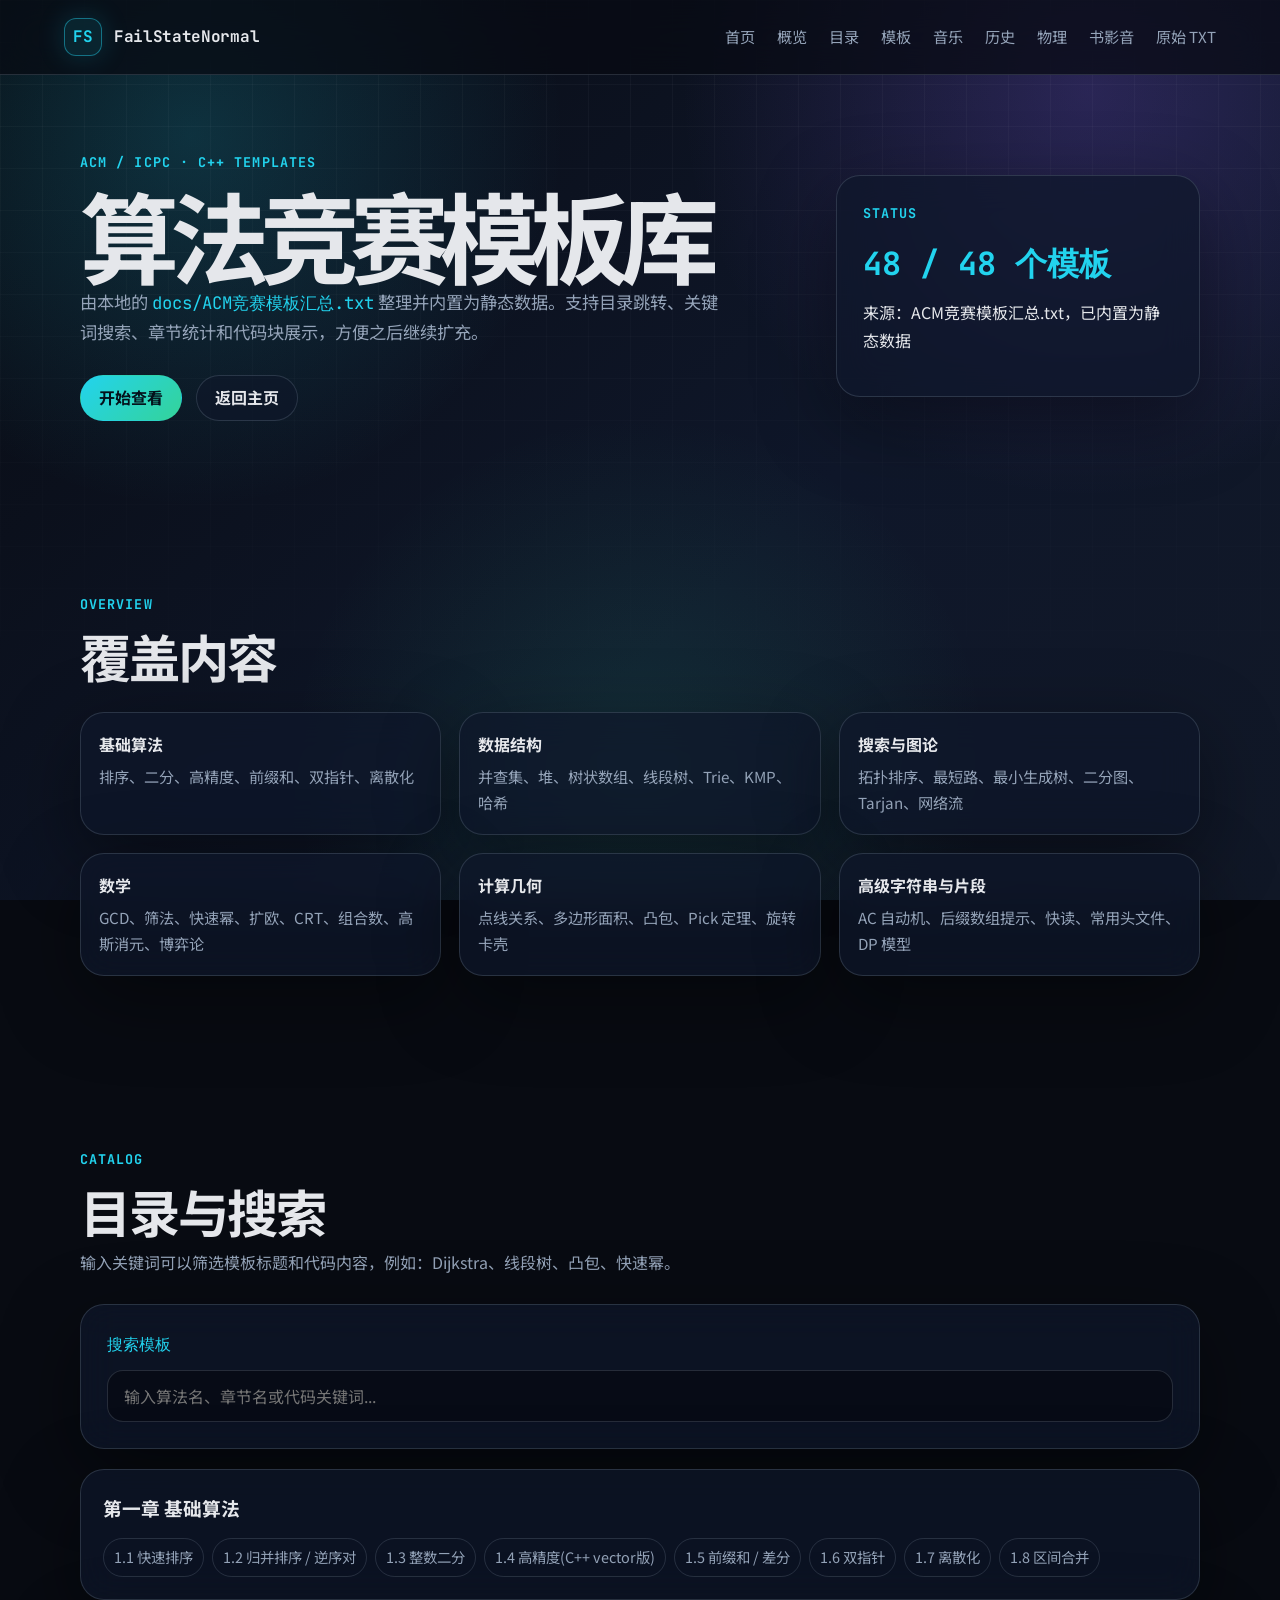
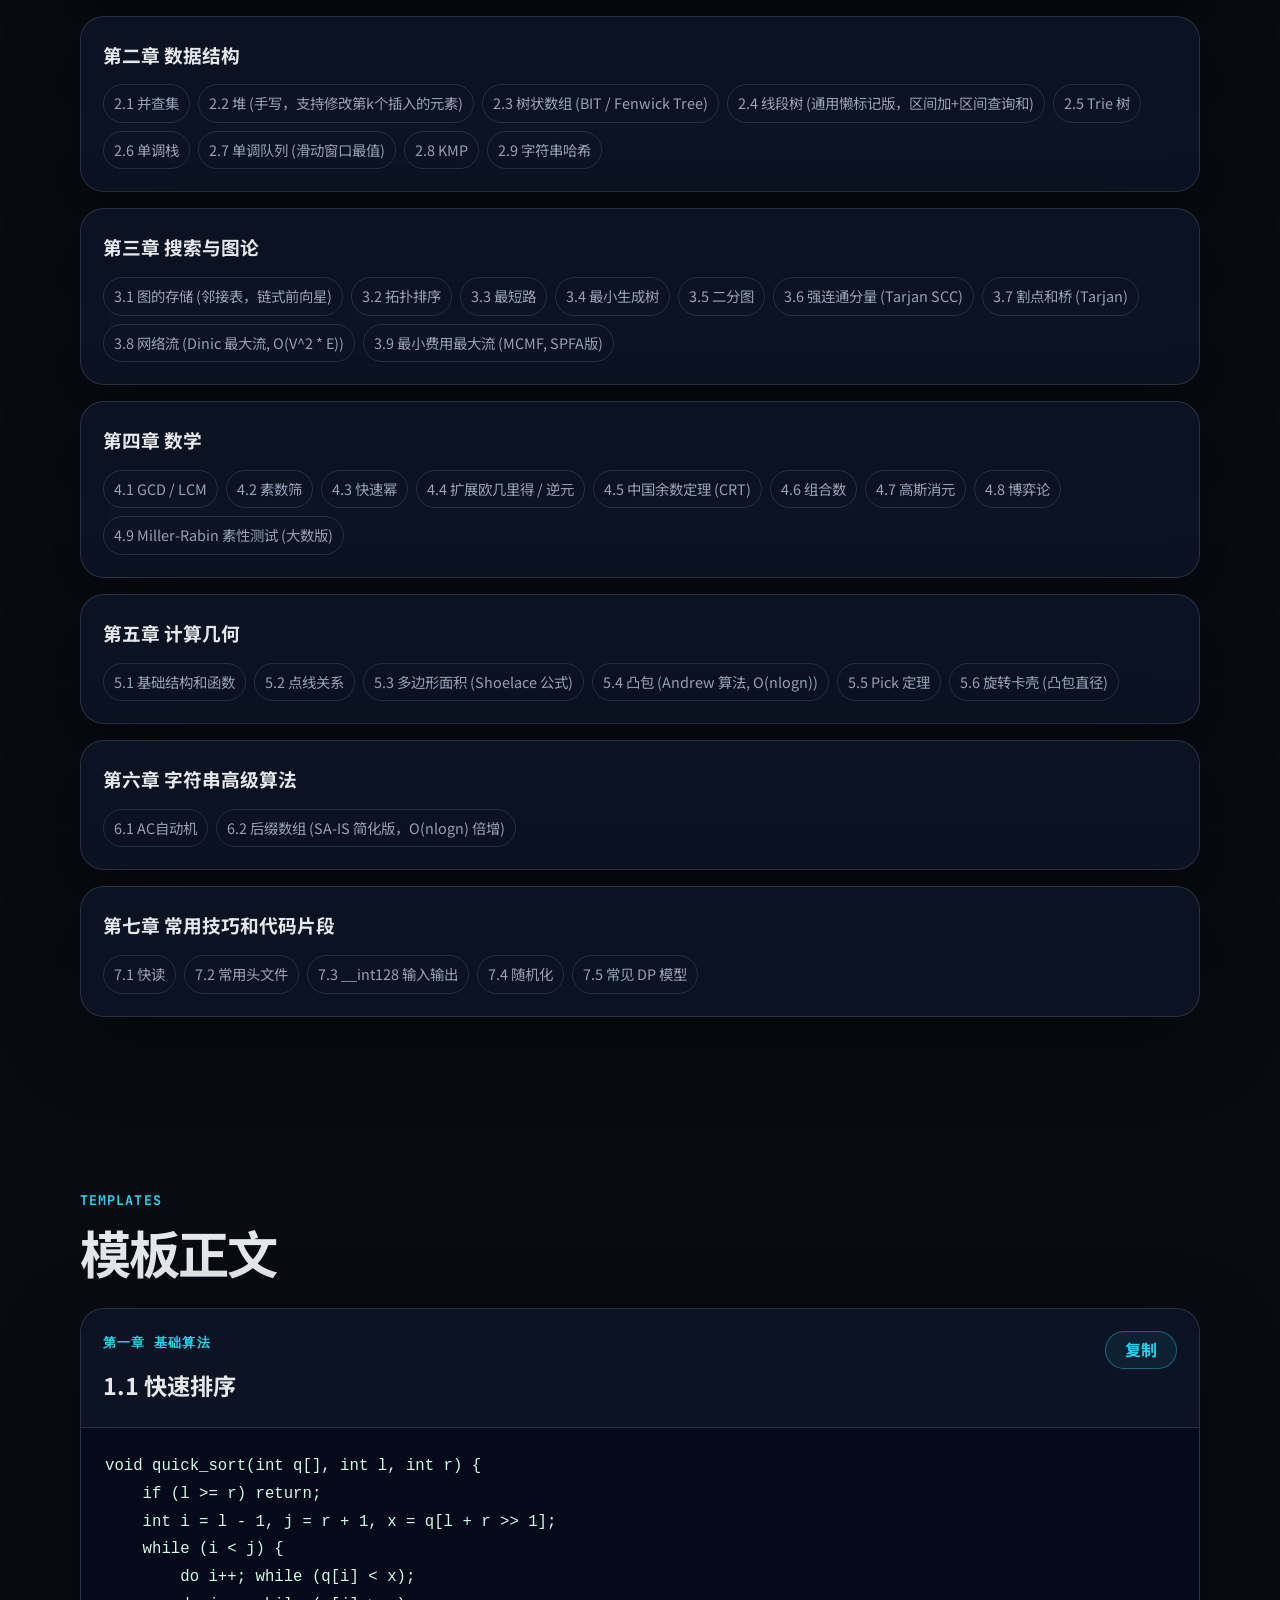
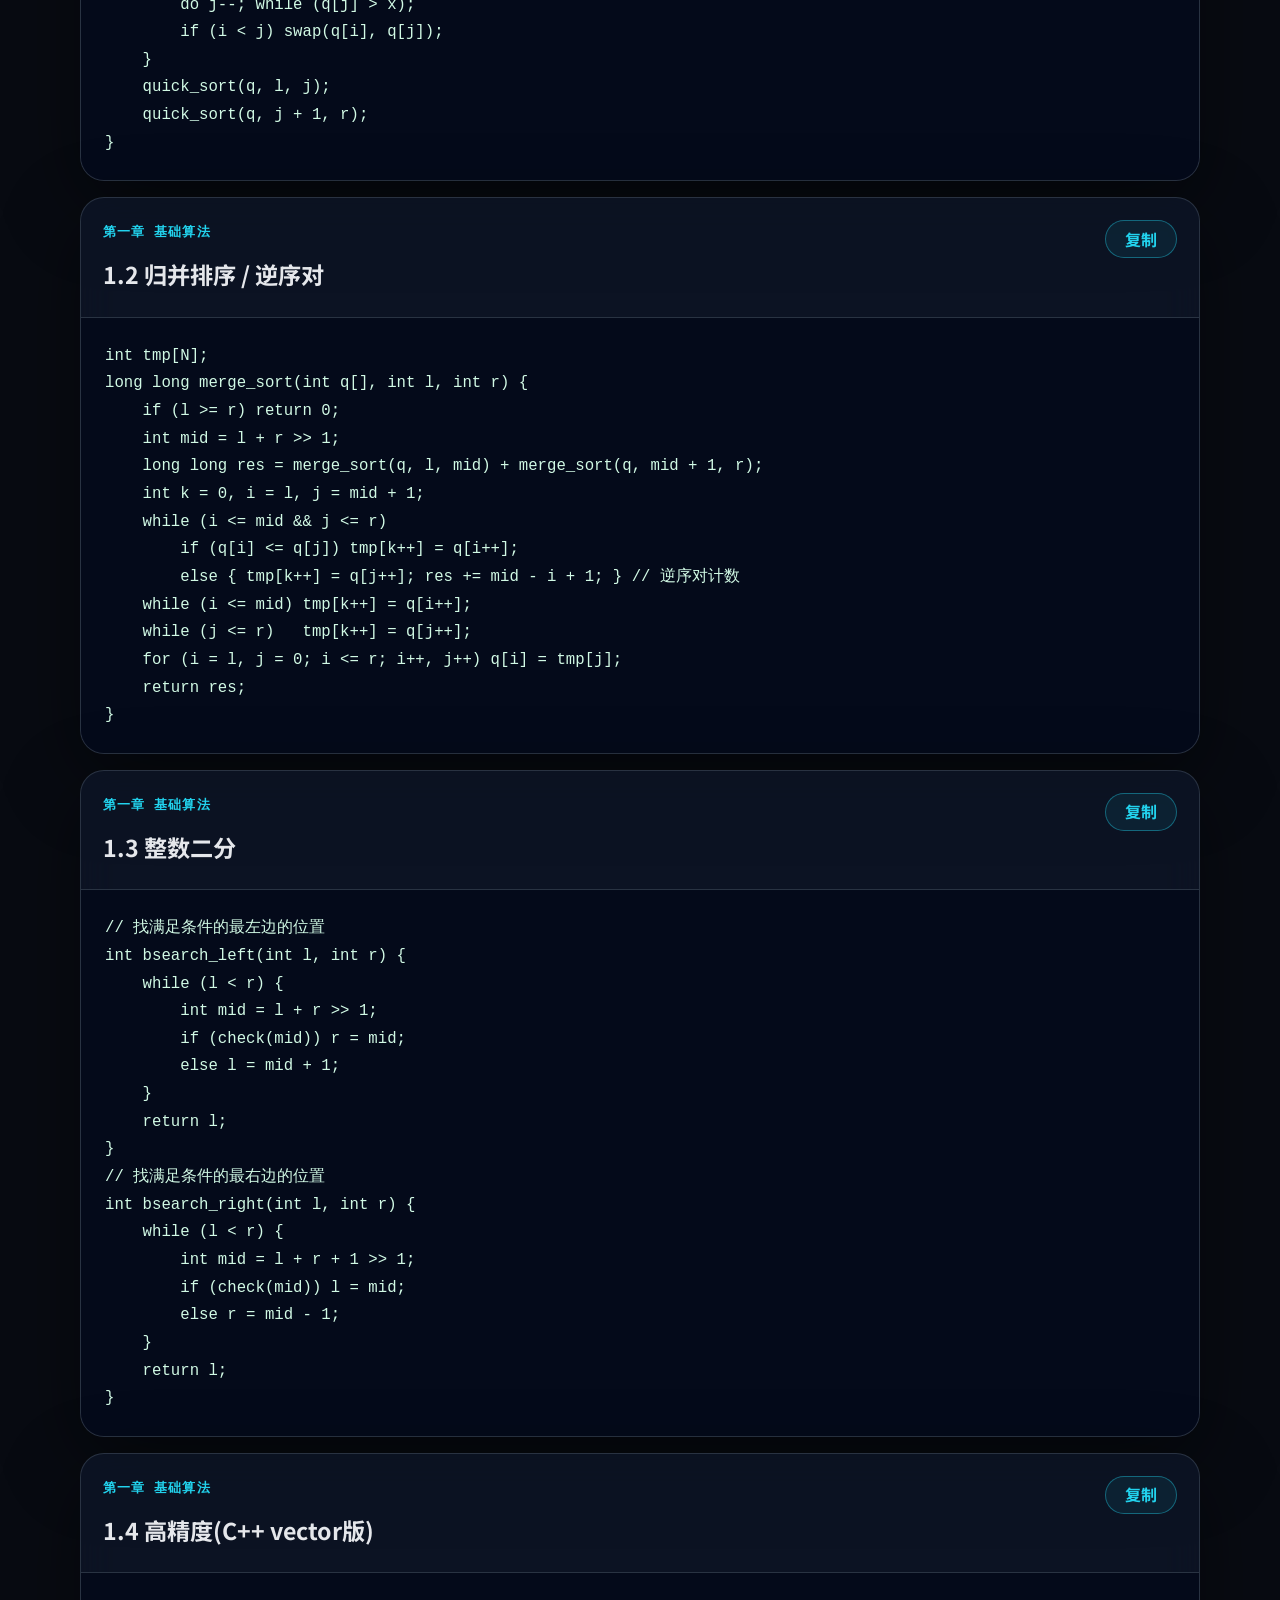
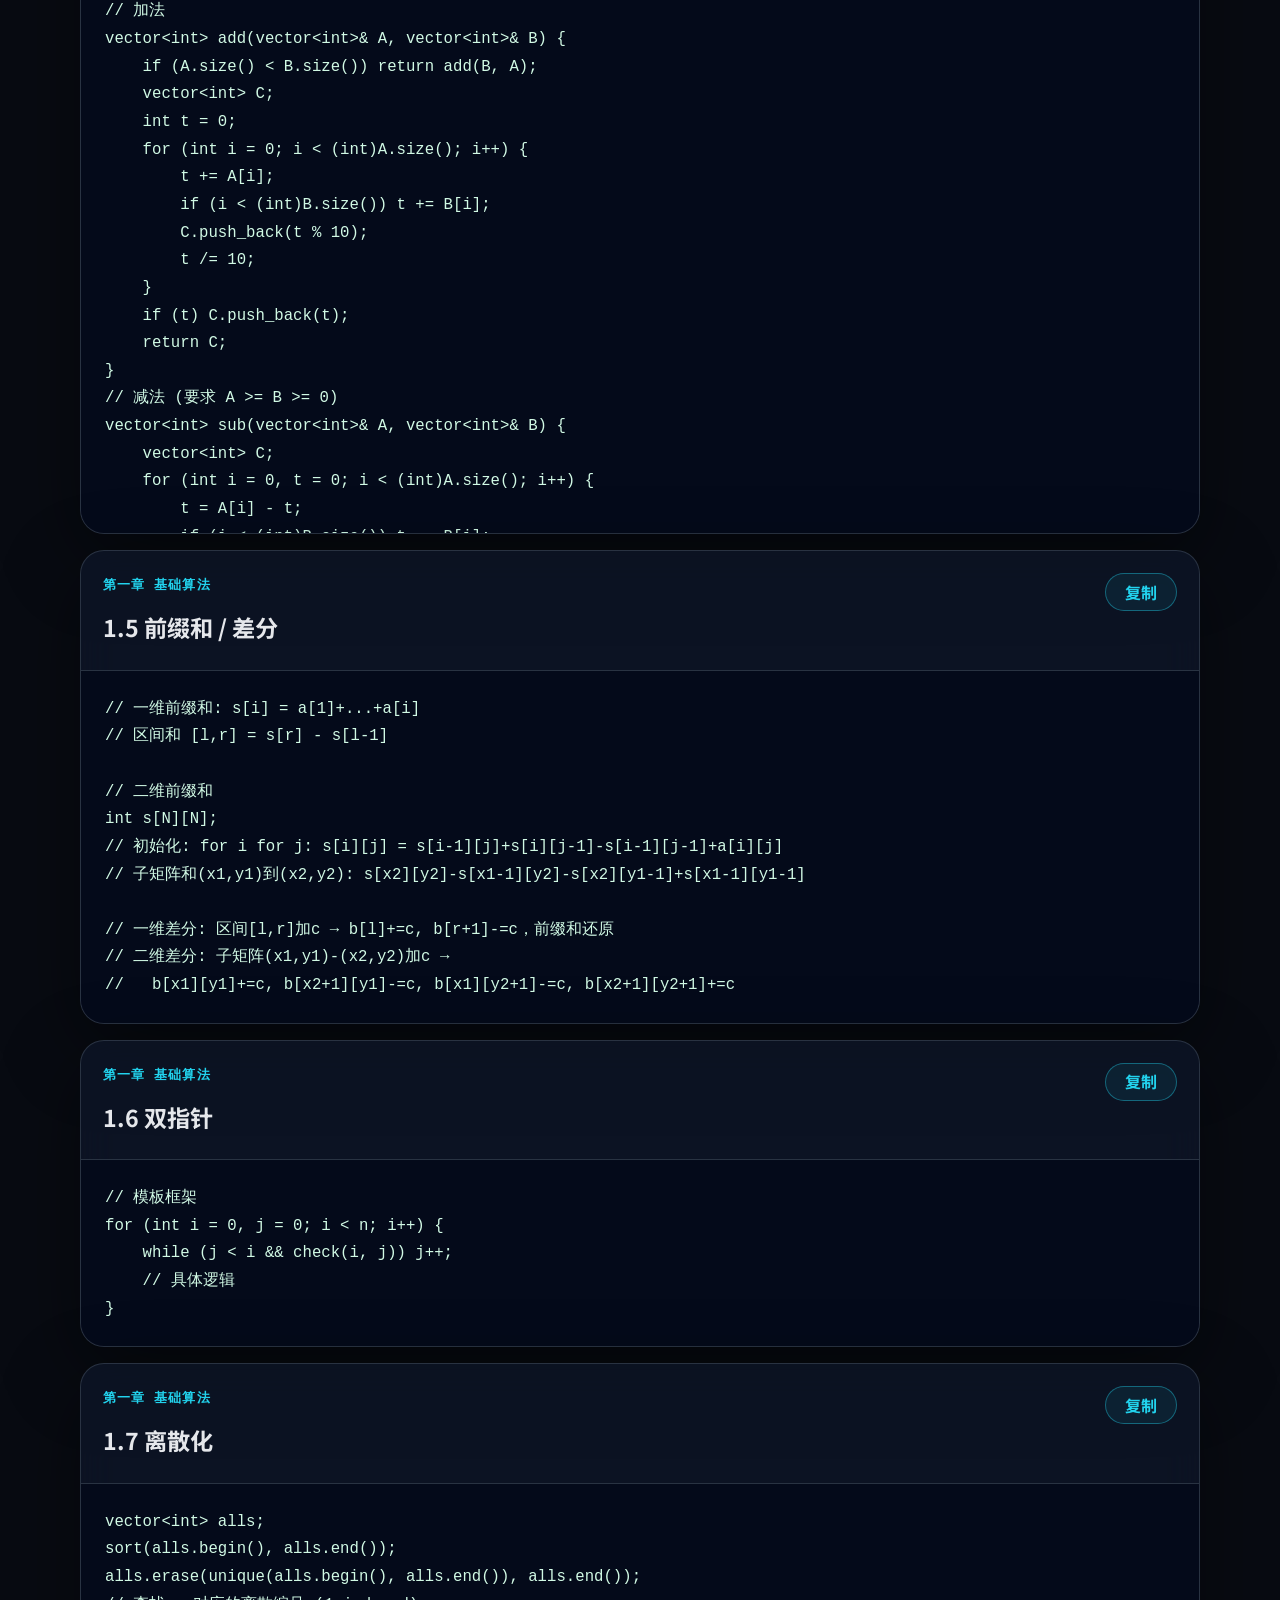
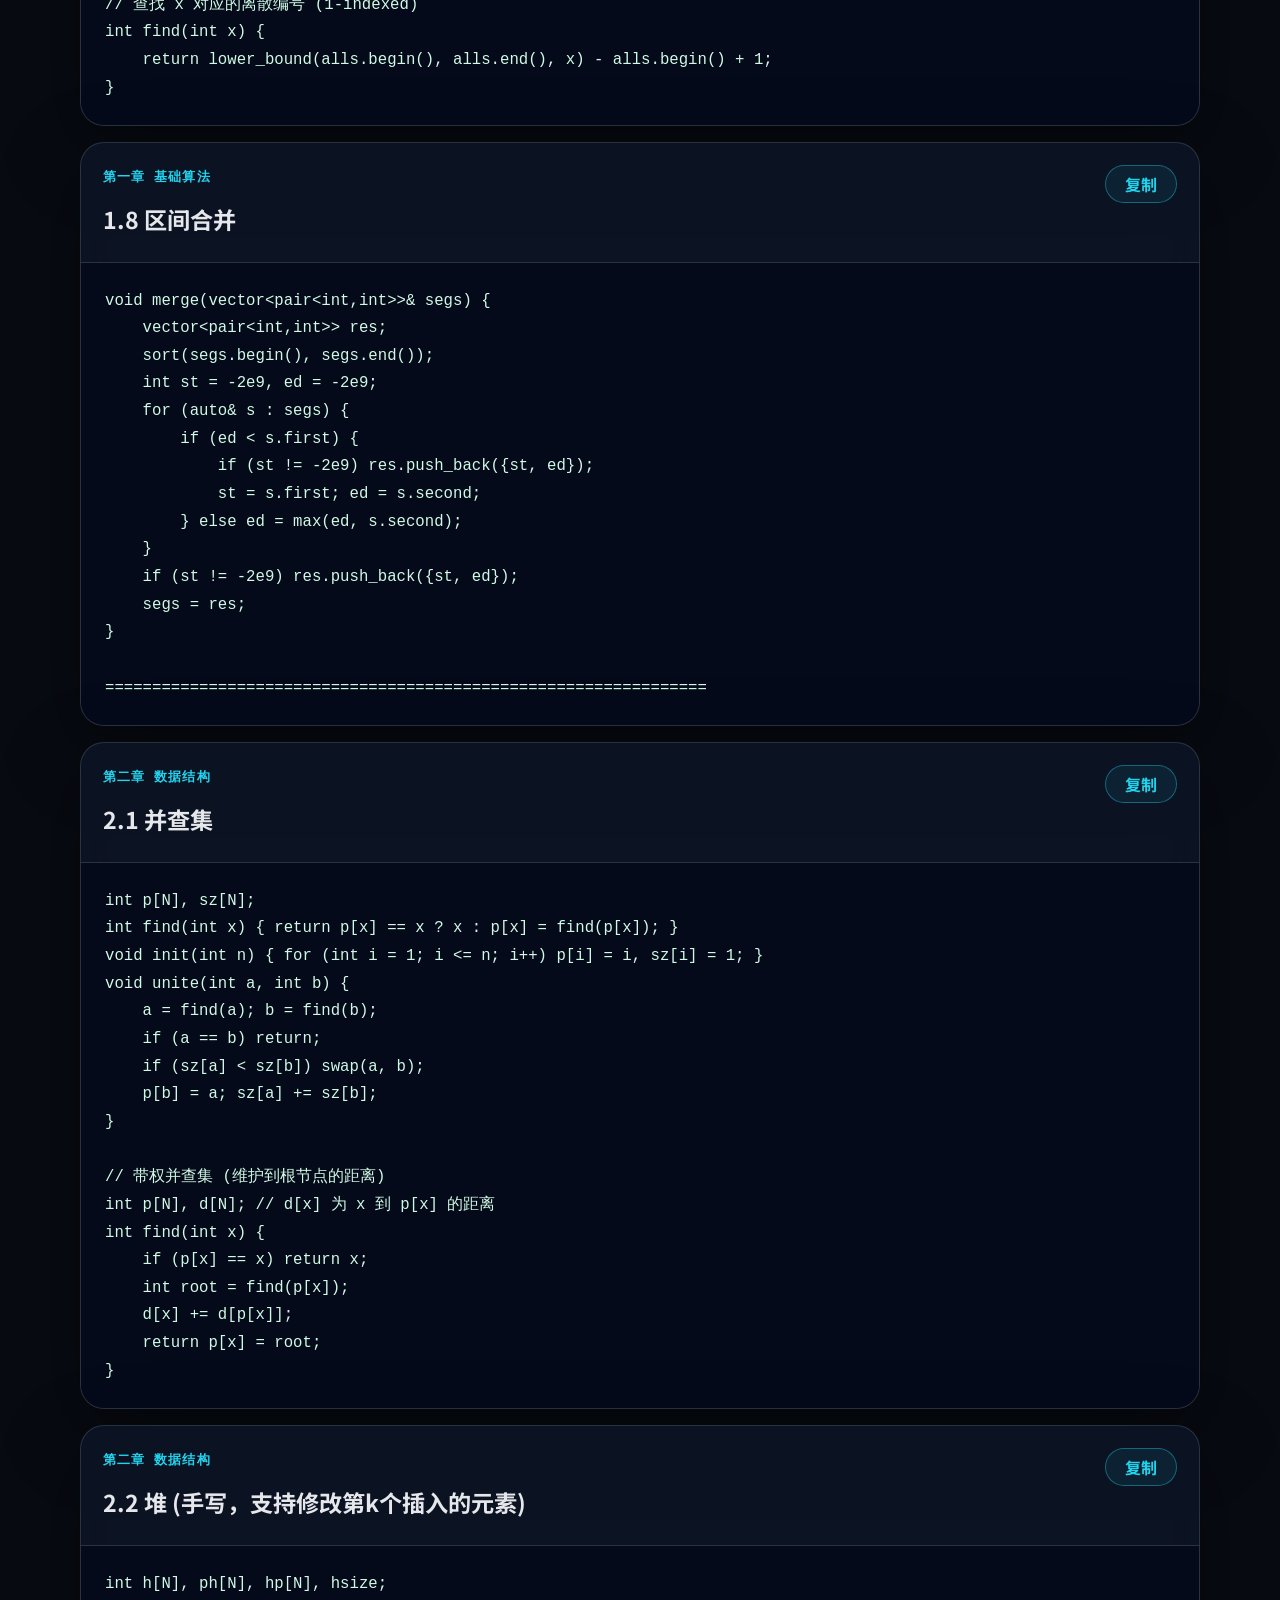
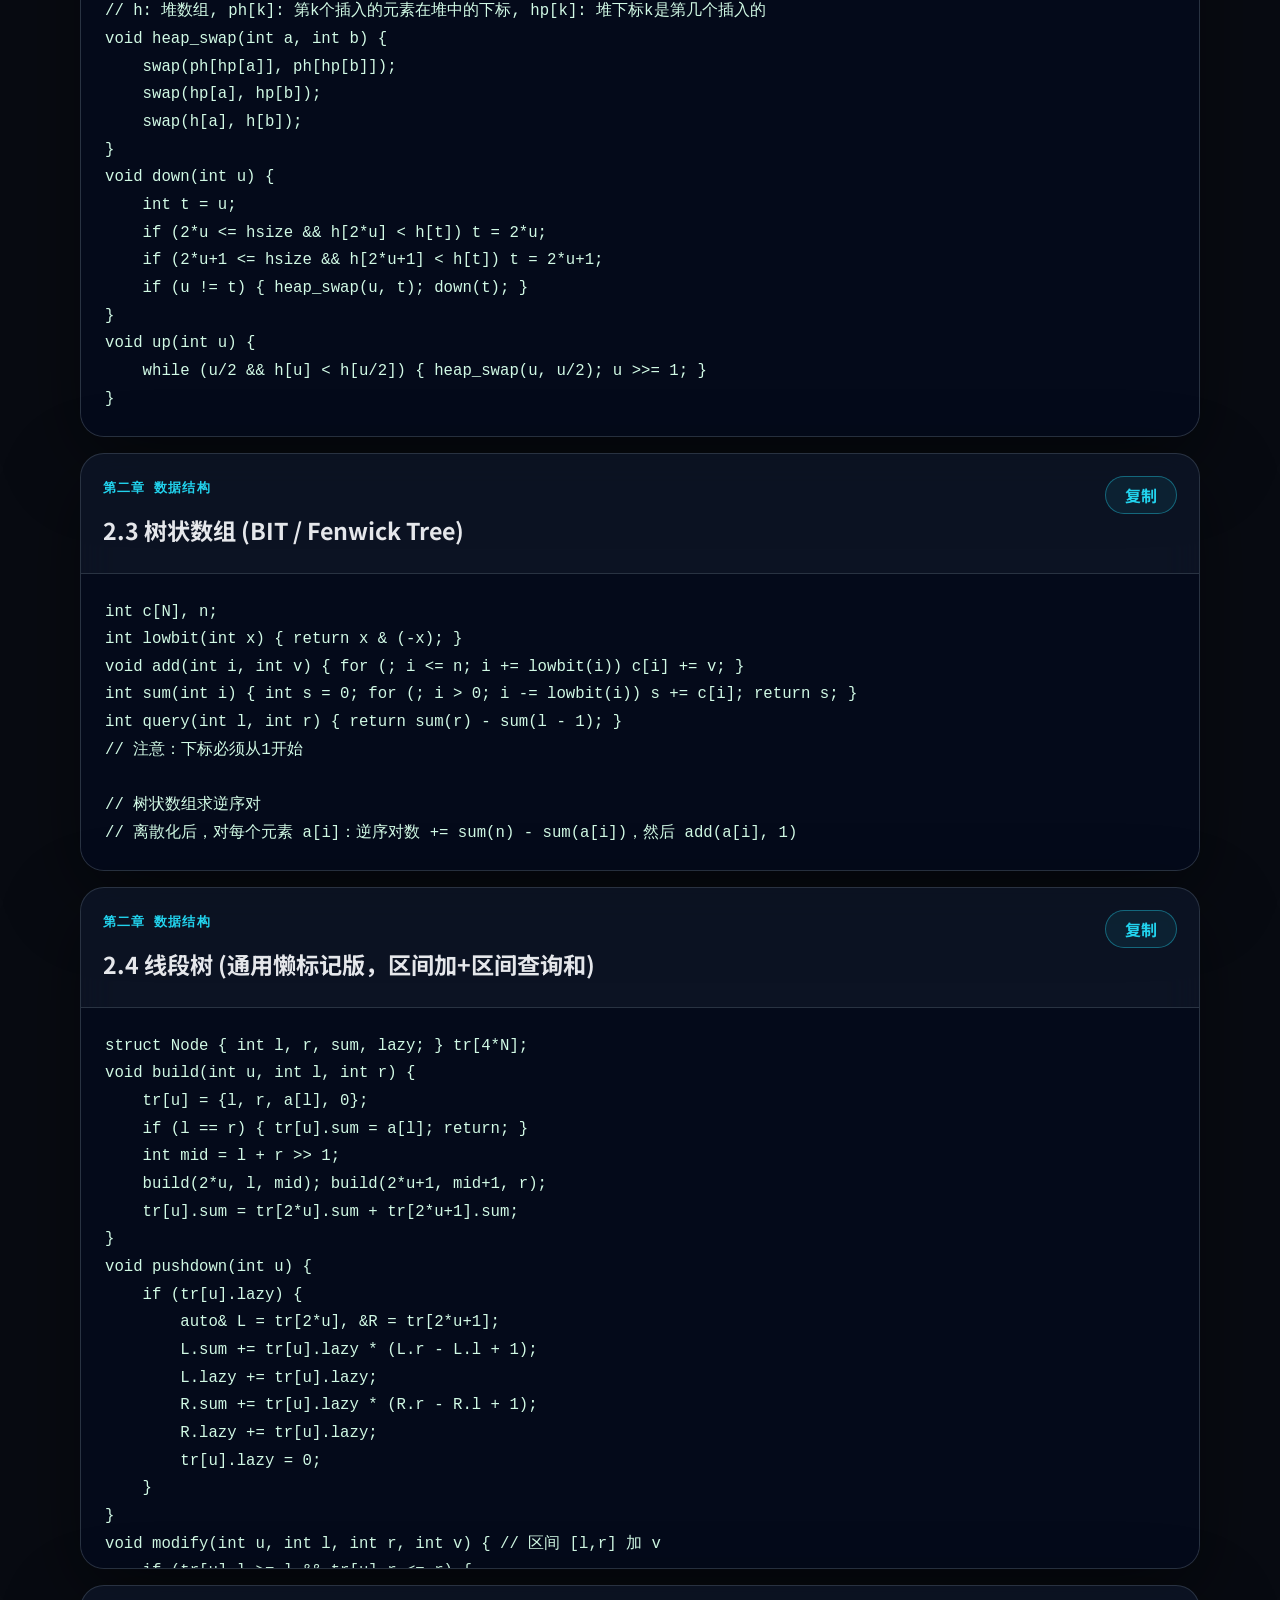
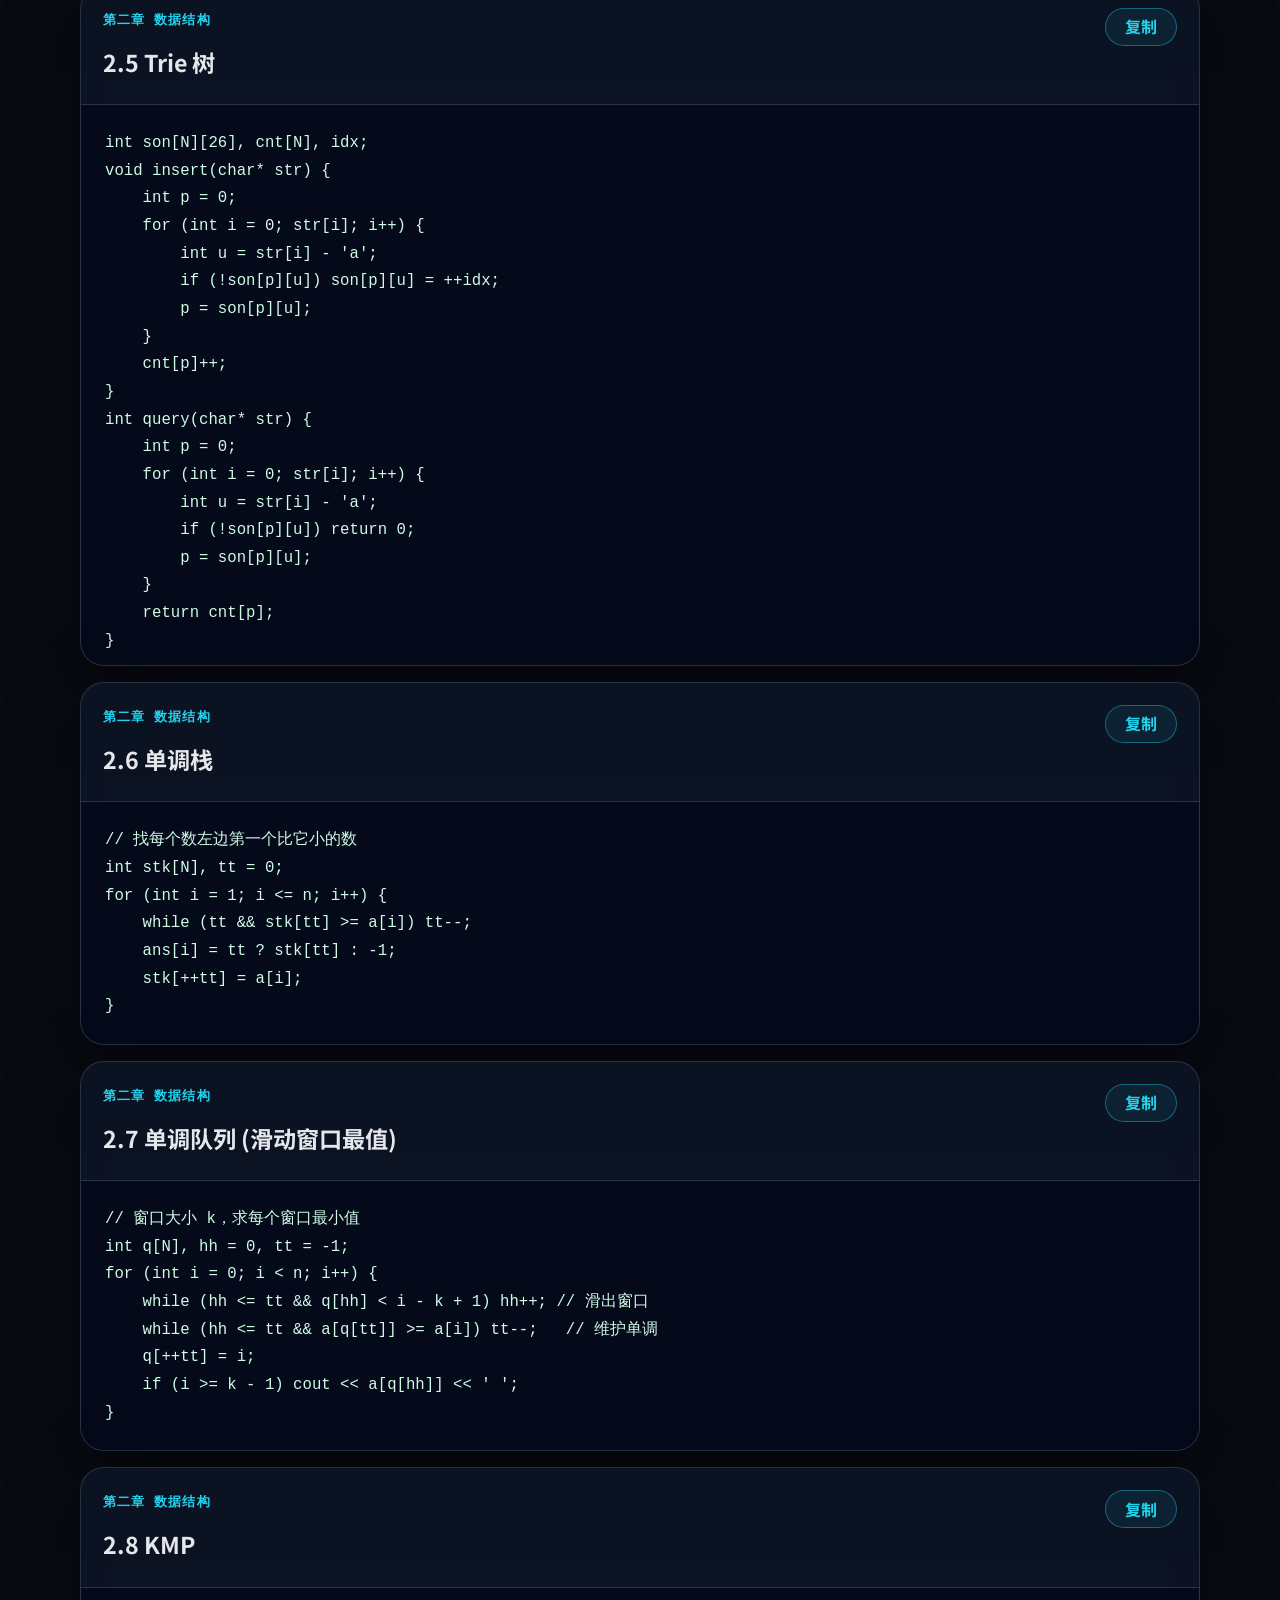
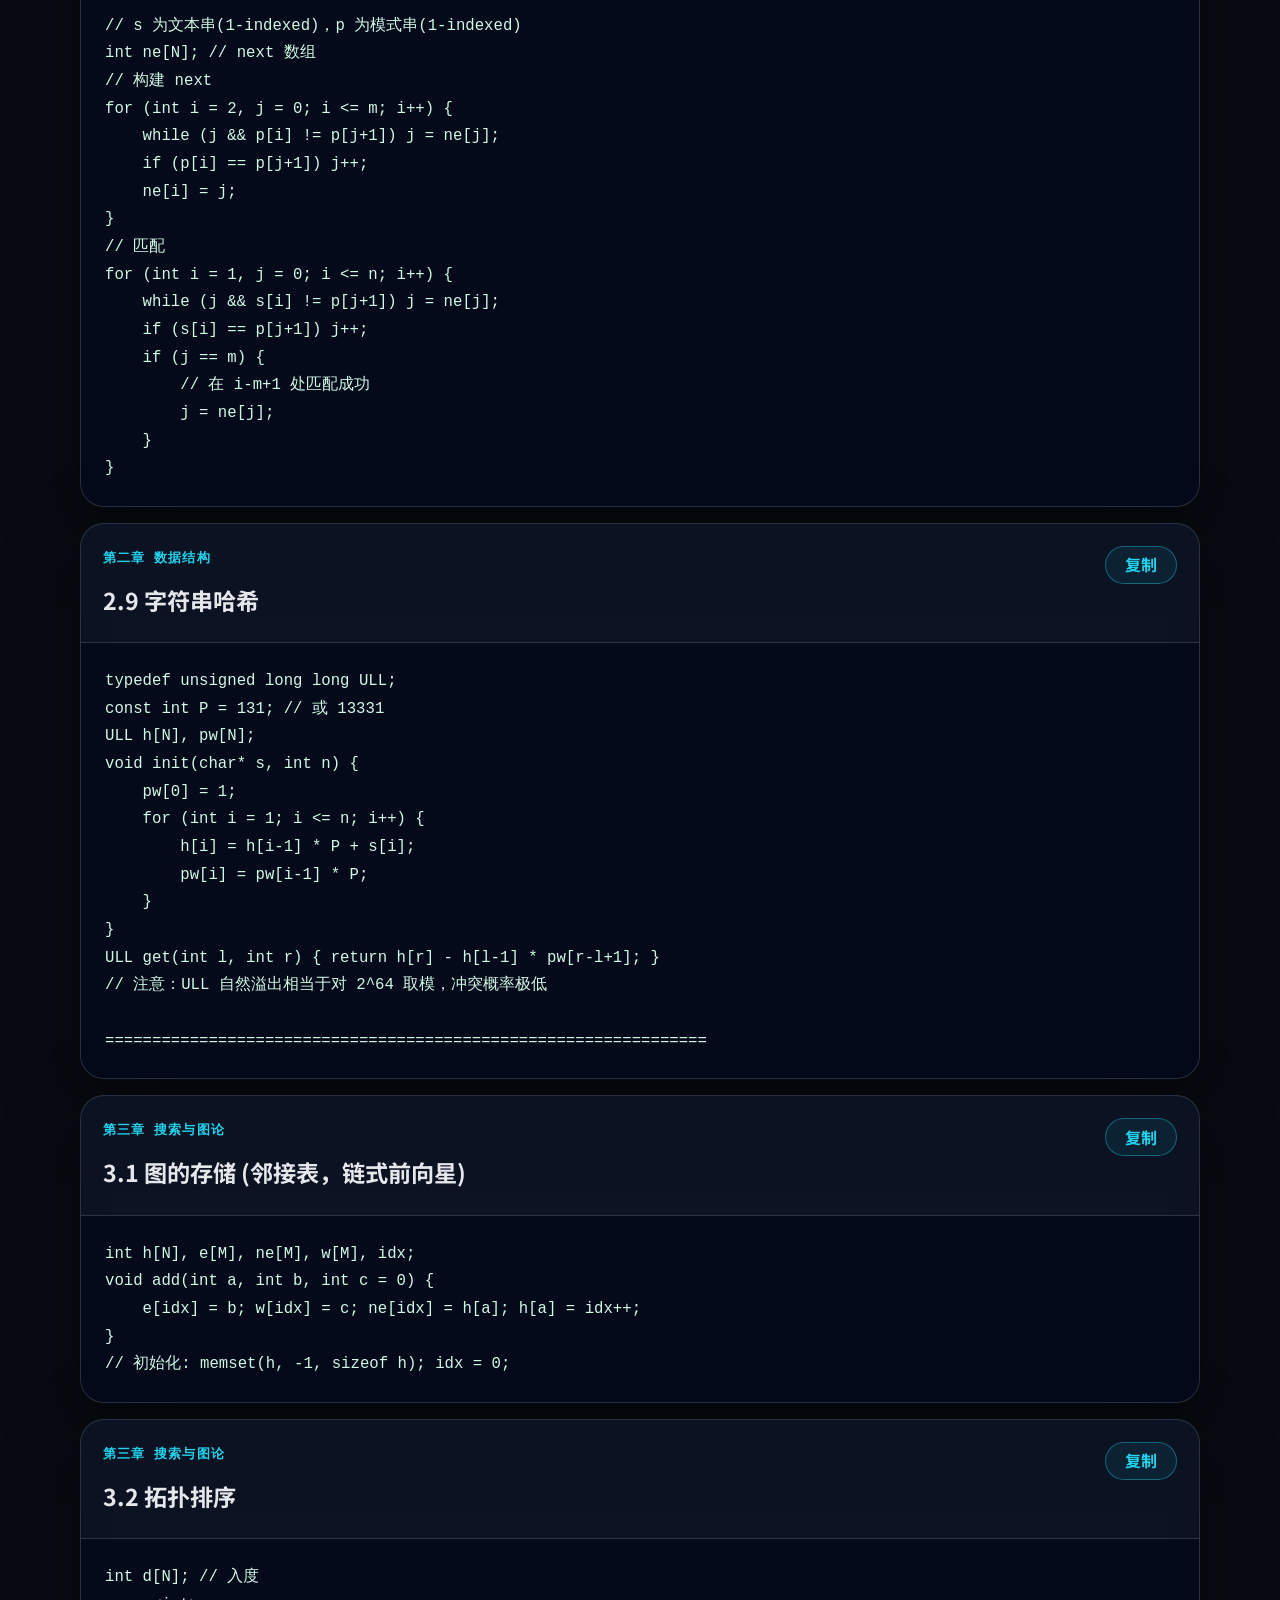
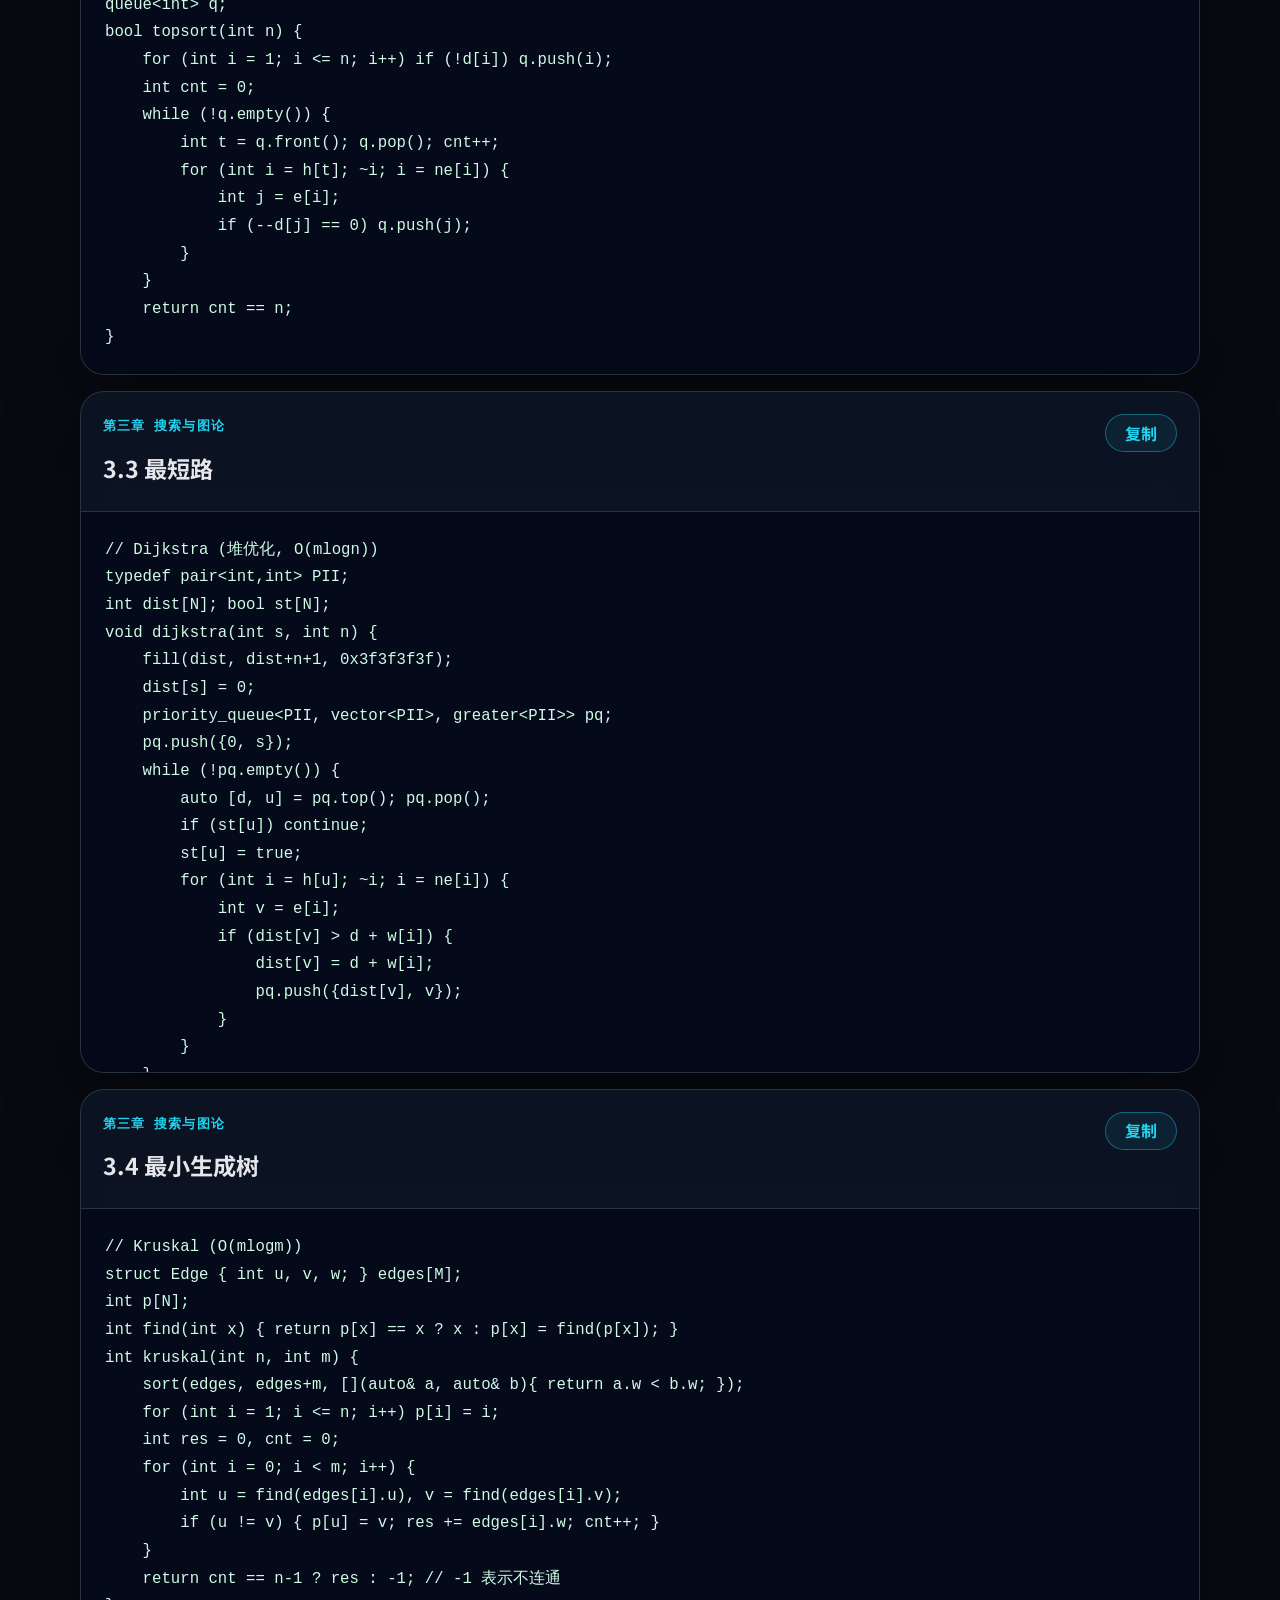
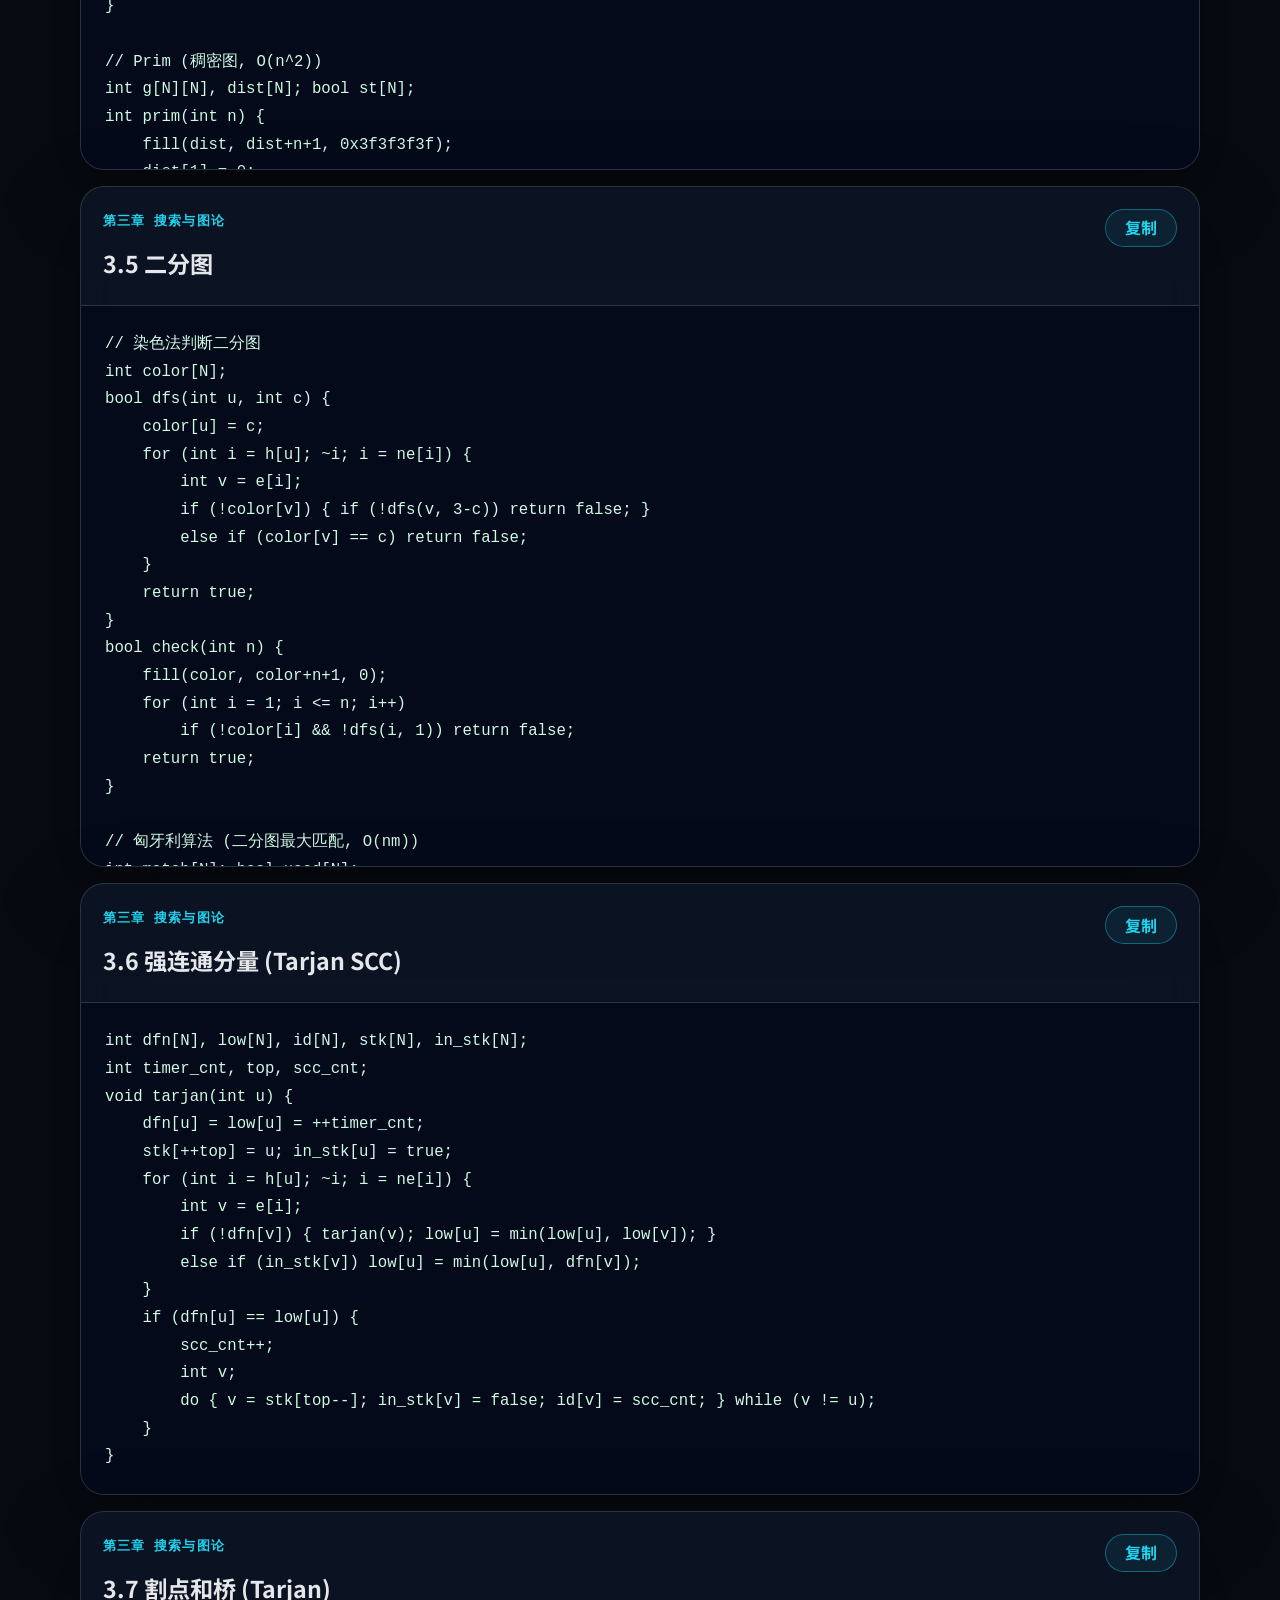
==== acm.html @ 87ff6422 "对每个页面前端文字进行了修改" ====
<!DOCTYPE html>
<html lang="zh-CN">
<head>
  <meta charset="UTF-8" />
  <meta name="viewport" content="width=device-width, initial-scale=1.0" />
  <meta name="description" content="失败尽常态整理的 ACM 算法竞赛 C++ 模板库。" />
  <title>ACM 模板库 | 失败尽常态</title>
  <link rel="preconnect" href="https://fonts.googleapis.com">
  <link rel="preconnect" href="https://fonts.gstatic.com" crossorigin>
  <link href="https://fonts.googleapis.com/css2?family=Noto+Sans+SC:wght@400;500;700;900&family=JetBrains+Mono:wght@400;600;700&display=swap" rel="stylesheet">
  <link rel="stylesheet" href="assets/css/style.css?v=20260609-1" />
</head>
<body class="template-page">
  <div class="site-bg"></div>

  <header class="header">
    <a class="logo" href="index.html" aria-label="回到首页">
      <span class="logo-mark">FS</span>
      <span>FailStateNormal</span>
    </a>

    <button class="nav-toggle" type="button" aria-label="打开导航" aria-expanded="false">
      <span></span>
      <span></span>
      <span></span>
    </button>

    <nav class="nav" aria-label="主导航">
      <a href="index.html">首页</a>
      <a href="#overview">概览</a>
      <a href="#catalog">目录</a>
      <a href="#templates">模板</a>
      <a href="music.html">音乐</a>
      <a href="history.html">历史</a>
      <a href="physics.html">物理</a>
      <a href="books-films.html">书影音</a>
      <a href="docs/ACM竞赛模板汇总.txt" target="_blank" rel="noreferrer">原始 TXT</a>
    </nav>
  </header>

  <main id="top">
    <section class="template-hero section reveal">
      <div>
        <p class="eyebrow">ACM / ICPC · C++ Templates</p>
        <h1>算法竞赛模板库</h1>
        <p class="hero-text">
          由本地的 <code>docs/ACM竞赛模板汇总.txt</code> 整理并内置为静态数据。支持目录跳转、关键词搜索、章节统计和代码块展示，方便之后继续扩充。
        </p>
        <div class="hero-actions">
          <a class="button primary" href="#templates">开始查看</a>
          <a class="button ghost" href="index.html#archive">返回主页</a>
        </div>
      </div>
      <aside class="template-summary glass-card">
        <p class="eyebrow">Status</p>
        <h2 id="template-count">读取中...</h2>
        <p id="template-source">正在加载模板文本</p>
      </aside>
    </section>

    <section id="overview" class="section reveal">
      <div class="section-heading">
        <p class="eyebrow">Overview</p>
        <h2>覆盖内容</h2>
      </div>
      <div class="overview-grid">
        <article><strong>基础算法</strong><span>排序、二分、高精度、前缀和、双指针、离散化</span></article>
        <article><strong>数据结构</strong><span>并查集、堆、树状数组、线段树、Trie、KMP、哈希</span></article>
        <article><strong>搜索与图论</strong><span>拓扑排序、最短路、最小生成树、二分图、Tarjan、网络流</span></article>
        <article><strong>数学</strong><span>GCD、筛法、快速幂、扩欧、CRT、组合数、高斯消元、博弈论</span></article>
        <article><strong>计算几何</strong><span>点线关系、多边形面积、凸包、Pick 定理、旋转卡壳</span></article>
        <article><strong>高级字符串与片段</strong><span>AC 自动机、后缀数组提示、快读、常用头文件、DP 模型</span></article>
      </div>
    </section>

    <section id="catalog" class="section reveal">
      <div class="section-heading">
        <p class="eyebrow">Catalog</p>
        <h2>目录与搜索</h2>
        <p>输入关键词可以筛选模板标题和代码内容，例如：Dijkstra、线段树、凸包、快速幂。</p>
      </div>
      <div class="search-panel glass-card">
        <label for="template-search">搜索模板</label>
        <input id="template-search" type="search" placeholder="输入算法名、章节名或代码关键词..." autocomplete="off" />
      </div>
      <div id="catalog-list" class="catalog-list"></div>
    </section>

    <section id="templates" class="section reveal">
      <div class="section-heading">
        <p class="eyebrow">Templates</p>
        <h2>模板正文</h2>
      </div>
      <div id="template-list" class="template-list">
        <div class="glass-card loading-card">正在读取 ACM 模板文本...</div>
      </div>
    </section>
  </main>

  <footer class="footer">
    <p>© <span id="year"></span> 失败尽常态 · ACM Templates</p>
  </footer>

  <script src="assets/js/script.js?v=20260609-1"></script>
  <script src="assets/data/acm-data.js?v=20260609-1"></script>
  <script src="assets/js/acm.js?v=20260609-1"></script>
</body>
</html>
---- assets/css/style.css ----
:root {
  --bg: #080b12;
  --panel: rgba(15, 23, 42, 0.72);
  --panel-strong: rgba(15, 23, 42, 0.92);
  --text: #e5e7eb;
  --muted: #94a3b8;
  --line: rgba(148, 163, 184, 0.22);
  --accent: #22d3ee;
  --accent-2: #8b5cf6;
  --accent-3: #34d399;
  --shadow: 0 24px 80px rgba(0, 0, 0, 0.42);
  --radius: 24px;
}

* {
  box-sizing: border-box;
}

html {
  scroll-behavior: smooth;
}

body {
  margin: 0;
  min-height: 100vh;
  color: var(--text);
  background: var(--bg);
  font-family: "Noto Sans SC", system-ui, -apple-system, BlinkMacSystemFont, "Segoe UI", sans-serif;
  line-height: 1.7;
  overflow-x: hidden;
}

body.nav-open {
  overflow: hidden;
}

.site-bg {
  position: fixed;
  inset: 0;
  z-index: -1;
  background:
    radial-gradient(circle at 15% 15%, rgba(34, 211, 238, 0.18), transparent 28%),
    radial-gradient(circle at 85% 10%, rgba(139, 92, 246, 0.22), transparent 30%),
    radial-gradient(circle at 50% 85%, rgba(52, 211, 153, 0.12), transparent 35%),
    linear-gradient(135deg, #080b12 0%, #0f172a 60%, #111827 100%);
}

.site-bg::after {
  content: "";
  position: absolute;
  inset: 0;
  background-image:
    linear-gradient(rgba(255, 255, 255, 0.035) 1px, transparent 1px),
    linear-gradient(90deg, rgba(255, 255, 255, 0.035) 1px, transparent 1px);
  background-size: 42px 42px;
  mask-image: linear-gradient(to bottom, black, transparent 85%);
}

a {
  color: inherit;
  text-decoration: none;
}

.header {
  position: sticky;
  top: 0;
  z-index: 10;
  display: flex;
  align-items: center;
  justify-content: space-between;
  gap: 24px;
  padding: 18px clamp(20px, 5vw, 72px);
  border-bottom: 1px solid var(--line);
  background: rgba(8, 11, 18, 0.72);
  backdrop-filter: blur(18px);
}

.logo {
  display: inline-flex;
  align-items: center;
  gap: 12px;
  font-family: "JetBrains Mono", monospace;
  font-weight: 700;
  letter-spacing: -0.02em;
}

.logo-mark {
  display: grid;
  width: 38px;
  height: 38px;
  place-items: center;
  border: 1px solid rgba(34, 211, 238, 0.45);
  border-radius: 12px;
  color: var(--accent);
  background: rgba(34, 211, 238, 0.1);
  box-shadow: 0 0 28px rgba(34, 211, 238, 0.18);
}

.nav {
  display: flex;
  align-items: center;
  gap: 22px;
  color: var(--muted);
  font-size: 0.95rem;
}

.nav a {
  transition: color 0.2s ease;
}

.nav a:hover {
  color: var(--text);
}

.nav-toggle {
  display: none;
  width: 42px;
  height: 42px;
  border: 1px solid var(--line);
  border-radius: 14px;
  background: rgba(15, 23, 42, 0.7);
  cursor: pointer;
}

.nav-toggle span {
  display: block;
  width: 18px;
  height: 2px;
  margin: 4px auto;
  background: var(--text);
  border-radius: 999px;
}

.section {
  width: min(1120px, calc(100% - 40px));
  margin: 0 auto;
  padding: 86px 0;
}

.hero {
  display: grid;
  grid-template-columns: minmax(0, 1.05fr) minmax(320px, 0.95fr);
  align-items: center;
  gap: 42px;
  min-height: calc(100vh - 78px);
  padding-top: 64px;
}

.eyebrow {
  margin: 0 0 12px;
  color: var(--accent);
  font-family: "JetBrains Mono", monospace;
  font-size: 0.84rem;
  font-weight: 700;
  letter-spacing: 0.08em;
  text-transform: uppercase;
}

h1,
h2,
h3,
p {
  margin-top: 0;
}

h1 {
  margin-bottom: 4px;
  font-size: clamp(3.5rem, 10vw, 7.6rem);
  line-height: 0.98;
  letter-spacing: -0.09em;
}

.subtitle {
  margin-bottom: 26px;
  color: transparent;
  background: linear-gradient(90deg, var(--accent), var(--accent-2), var(--accent-3));
  background-clip: text;
  -webkit-background-clip: text;
  font-family: "JetBrains Mono", monospace;
  font-size: clamp(1.3rem, 3vw, 2.1rem);
  font-weight: 700;
}

.hero-text {
  max-width: 640px;
  color: var(--muted);
  font-size: 1.08rem;
}

.hero-actions,
.link-row {
  display: flex;
  flex-wrap: wrap;
  gap: 14px;
  margin-top: 28px;
}

.button,
.link-row a {
  display: inline-flex;
  align-items: center;
  justify-content: center;
  min-height: 46px;
  padding: 0 18px;
  border: 1px solid var(--line);
  border-radius: 999px;
  font-weight: 700;
  transition: transform 0.2s ease, border-color 0.2s ease, background 0.2s ease;
}

.button:hover,
.link-row a:hover {
  transform: translateY(-2px);
  border-color: rgba(34, 211, 238, 0.55);
}

.button.primary {
  border-color: transparent;
  color: #04111b;
  background: linear-gradient(135deg, var(--accent), var(--accent-3));
}

.button.ghost {
  background: rgba(15, 23, 42, 0.58);
}

.terminal-card,
.glass-card,
.project-card,
.stat-card {
  border: 1px solid var(--line);
  background: var(--panel);
  box-shadow: var(--shadow);
  backdrop-filter: blur(18px);
}

.terminal-card {
  overflow: hidden;
  border-radius: var(--radius);
  transform: rotate(1deg);
}

.terminal-top {
  display: flex;
  gap: 8px;
  padding: 16px;
  border-bottom: 1px solid var(--line);
  background: rgba(15, 23, 42, 0.9);
}

.terminal-top span {
  width: 12px;
  height: 12px;
  border-radius: 50%;
  background: #ef4444;
}

.terminal-top span:nth-child(2) {
  background: #f59e0b;
}

.terminal-top span:nth-child(3) {
  background: #22c55e;
}

pre {
  margin: 0;
  padding: 24px;
  overflow: auto;
  color: #d1fae5;
  font-family: "JetBrains Mono", monospace;
  font-size: clamp(0.82rem, 1.5vw, 0.98rem);
}

.section-heading {
  max-width: 720px;
  margin-bottom: 28px;
}

.section-heading h2,
.contact-card h2 {
  margin-bottom: 10px;
  font-size: clamp(2rem, 4vw, 3.4rem);
  line-height: 1.1;
  letter-spacing: -0.04em;
}

.section-heading p:not(.eyebrow),
.contact-card p:not(.eyebrow) {
  color: var(--muted);
}

.about-grid {
  display: grid;
  grid-template-columns: 1.2fr 0.8fr;
  gap: 22px;
}

.glass-card,
.project-card,
.stat-card {
  border-radius: var(--radius);
}

.big-card,
.contact-card {
  padding: 30px;
}

.big-card p,
.project-card p {
  color: var(--muted);
}

.stats {
  display: grid;
  grid-template-columns: repeat(2, 1fr);
  gap: 14px;
}

.stat-card {
  padding: 22px;
}

.stat-card strong {
  display: block;
  color: var(--accent);
  font-family: "JetBrains Mono", monospace;
  font-size: 2rem;
  line-height: 1;
}

.stat-card span {
  color: var(--muted);
}

.card-grid {
  display: grid;
  grid-template-columns: repeat(3, 1fr);
  gap: 18px;
}

.project-card {
  position: relative;
  min-height: 260px;
  padding: 26px;
  overflow: hidden;
}

.project-card::before {
  content: "";
  position: absolute;
  inset: auto -30px -50px auto;
  width: 140px;
  height: 140px;
  border-radius: 50%;
  background: rgba(34, 211, 238, 0.12);
}

.card-tag {
  display: inline-flex;
  margin-bottom: 18px;
  padding: 4px 10px;
  border: 1px solid rgba(34, 211, 238, 0.3);
  border-radius: 999px;
  color: var(--accent);
  font-family: "JetBrains Mono", monospace;
  font-size: 0.78rem;
}

.project-card a {
  position: absolute;
  bottom: 24px;
  color: var(--accent);
  font-weight: 700;
}

.contact-section {
  padding-bottom: 60px;
}

.contact-card {
  text-align: center;
  background: linear-gradient(135deg, rgba(34, 211, 238, 0.12), rgba(139, 92, 246, 0.12)), var(--panel-strong);
}

.contact-card .link-row {
  justify-content: center;
}

.footer {
  padding: 28px 20px 42px;
  color: var(--muted);
  text-align: center;
  border-top: 1px solid var(--line);
}

.reveal {
  opacity: 0;
  transform: translateY(18px);
  transition: opacity 0.7s ease, transform 0.7s ease;
}

.reveal.visible {
  opacity: 1;
  transform: translateY(0);
}

@media (max-width: 860px) {
  .nav-toggle {
    display: block;
  }

  .nav {
    position: fixed;
    top: 77px;
    right: 20px;
    left: 20px;
    display: none;
    flex-direction: column;
    align-items: stretch;
    padding: 18px;
    border: 1px solid var(--line);
    border-radius: 18px;
    background: rgba(8, 11, 18, 0.95);
  }

  .nav.open {
    display: flex;
  }

  .nav a {
    padding: 10px 12px;
  }

  .hero,
  .about-grid,
  .card-grid {
    grid-template-columns: 1fr;
  }

  .hero {
    min-height: auto;
  }

  .terminal-card {
    transform: none;
  }
}

@media (max-width: 540px) {
  .section {
    width: min(100% - 28px, 1120px);
    padding: 62px 0;
  }

  .header {
    padding: 14px;
  }

  .logo span:last-child {
    display: none;
  }

  h1 {
    letter-spacing: -0.08em;
  }

  .stats {
    grid-template-columns: 1fr;
  }

  .big-card,
  .contact-card,
  .project-card {
    padding: 20px;
  }
}

.template-page .reveal {
  opacity: 1;
  transform: none;
}

/* Content archive sections */
.analysis-grid,
.overview-grid {
  display: grid;
  gap: 18px;
}

.analysis-grid,
.overview-grid {
  grid-template-columns: repeat(3, 1fr);
}

.analysis-card,
.overview-grid article,
.catalog-card,
.template-card,
.search-panel,
.template-summary,
.loading-card {
  border: 1px solid var(--line);
  border-radius: var(--radius);
  background: var(--panel);
  box-shadow: var(--shadow);
  backdrop-filter: blur(18px);
}

.analysis-card,
.search-panel,
.template-summary,
.loading-card {
  padding: 26px;
}

.analysis-card p,
.analysis-card li,
.overview-grid span {
  color: var(--muted);
}

.analysis-card ul {
  margin: 14px 0 0;
  padding-left: 20px;
}

.subsection-title {
  margin-bottom: 16px;
  font-size: 1.5rem;
}

.overview-grid article {
  padding: 18px;
}

.overview-grid strong {
  display: block;
  margin-bottom: 6px;
}

.overview-grid span {
  display: block;
  font-size: 0.95rem;
}

.nav a.active {
  color: var(--accent);
}

.hub-grid {
  display: grid;
  grid-template-columns: repeat(3, 1fr);
  gap: 18px;
}

.hub-card {
  border: 1px solid var(--line);
  border-radius: var(--radius);
  background: var(--panel);
  box-shadow: var(--shadow);
  backdrop-filter: blur(18px);
  display: flex;
  min-height: 300px;
  flex-direction: column;
  align-items: flex-start;
  padding: 26px;
}

.hub-card p,
.content-group p {
  color: var(--muted);
}

.hub-card .button {
  margin-top: auto;
}

.content-page .reveal {
  opacity: 1;
  transform: none;
}

.page-hero {
  padding-top: 86px;
  padding-bottom: 42px;
}

.page-hero h1 {
  max-width: 900px;
  font-size: clamp(3rem, 8vw, 6.4rem);
}

.content-group + .content-group {
  margin-top: 46px;
}

.content-item-card .card-tag {
  margin-bottom: 12px;
}

@media (max-width: 980px) {
  .hub-grid {
    grid-template-columns: 1fr;
  }
}

@media (max-width: 540px) {
  .hub-card {
    padding: 18px;
  }
}

/* ACM template page */
.template-page h1 {
  font-size: clamp(3rem, 8vw, 6.2rem);
}

.template-hero {
  display: grid;
  grid-template-columns: minmax(0, 1.1fr) minmax(280px, 0.55fr);
  align-items: center;
  gap: 28px;
  padding-top: 76px;
}

.template-hero code,
.search-panel label {
  color: var(--accent);
  font-family: "JetBrains Mono", monospace;
}

.template-summary h2 {
  margin-bottom: 8px;
  color: var(--accent);
  font-family: "JetBrains Mono", monospace;
  font-size: 2rem;
}

.search-panel {
  display: grid;
  gap: 12px;
  margin-bottom: 20px;
}

.search-panel input {
  width: 100%;
  min-height: 52px;
  padding: 0 16px;
  border: 1px solid var(--line);
  border-radius: 16px;
  color: var(--text);
  background: rgba(8, 11, 18, 0.72);
  font: inherit;
  outline: none;
}

.search-panel input:focus {
  border-color: rgba(34, 211, 238, 0.65);
  box-shadow: 0 0 0 4px rgba(34, 211, 238, 0.1);
}

.catalog-list,
.template-list {
  display: grid;
  gap: 16px;
}

.catalog-card {
  padding: 22px;
}

.catalog-card h3 {
  margin-bottom: 14px;
}

.catalog-card div {
  display: flex;
  flex-wrap: wrap;
  gap: 8px;
}

.catalog-card a {
  padding: 6px 10px;
  border: 1px solid rgba(148, 163, 184, 0.2);
  border-radius: 999px;
  color: var(--muted);
  font-size: 0.9rem;
  transition: color 0.2s ease, border-color 0.2s ease, transform 0.2s ease;
}

.catalog-card a:hover {
  color: var(--accent);
  border-color: rgba(34, 211, 238, 0.45);
  transform: translateY(-1px);
}

.template-card {
  overflow: hidden;
  scroll-margin-top: 96px;
}

.template-card-head {
  display: flex;
  align-items: flex-start;
  justify-content: space-between;
  gap: 18px;
  padding: 22px;
  border-bottom: 1px solid var(--line);
}

.template-card-head h3 {
  margin-bottom: 0;
  font-size: 1.45rem;
}

.copy-button {
  min-width: 72px;
  min-height: 38px;
  border: 1px solid rgba(34, 211, 238, 0.4);
  border-radius: 999px;
  color: var(--accent);
  background: rgba(34, 211, 238, 0.08);
  font: inherit;
  font-weight: 700;
  cursor: pointer;
}

.template-card pre {
  max-height: 560px;
  background: rgba(2, 6, 23, 0.65);
}

.loading-card {
  color: var(--muted);
}

@media (max-width: 980px) {
  .analysis-grid,
  .overview-grid,
  .template-hero {
    grid-template-columns: 1fr;
  }
}

@media (max-width: 540px) {
  .analysis-card,
  .search-panel,
  .template-summary,
  .catalog-card,
  .template-card-head,
  .overview-grid article {
    padding: 18px;
  }

  .template-card-head {
    flex-direction: column;
  }

  .copy-button {
    width: 100%;
  }
}
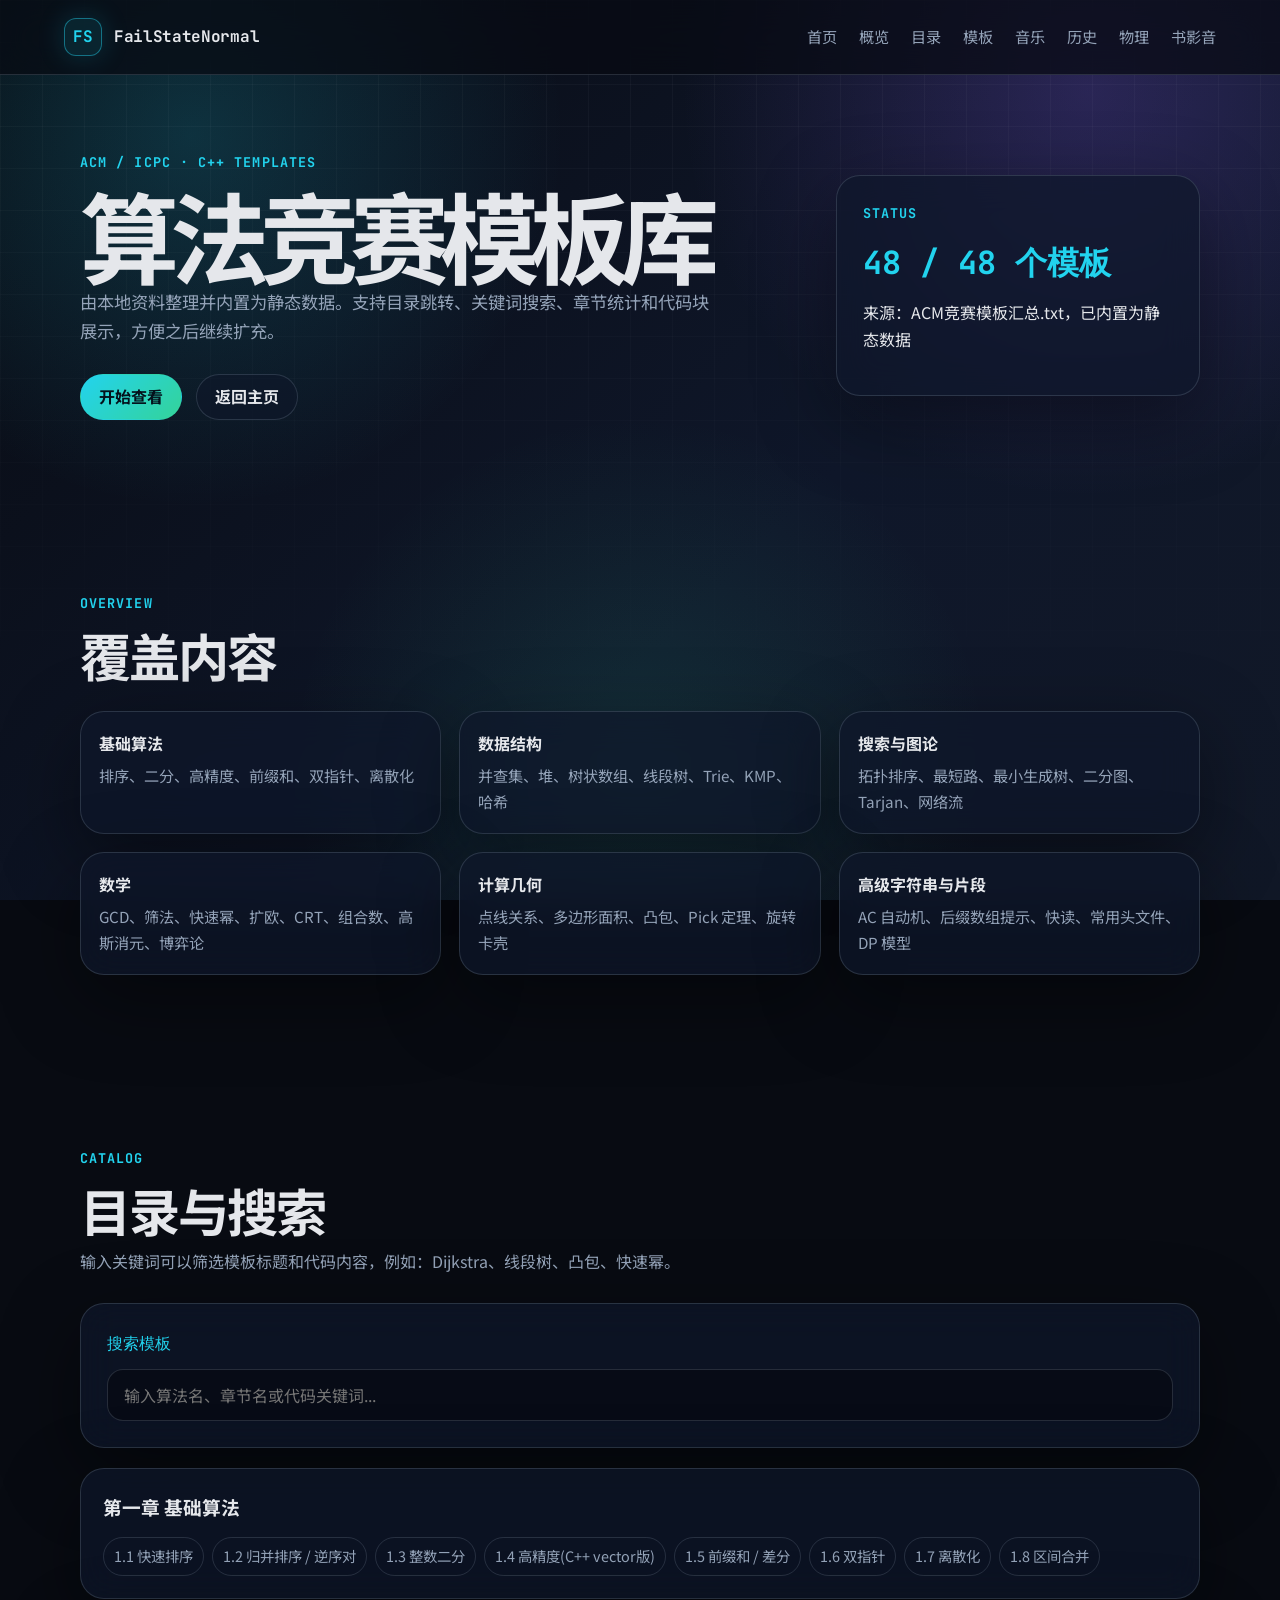
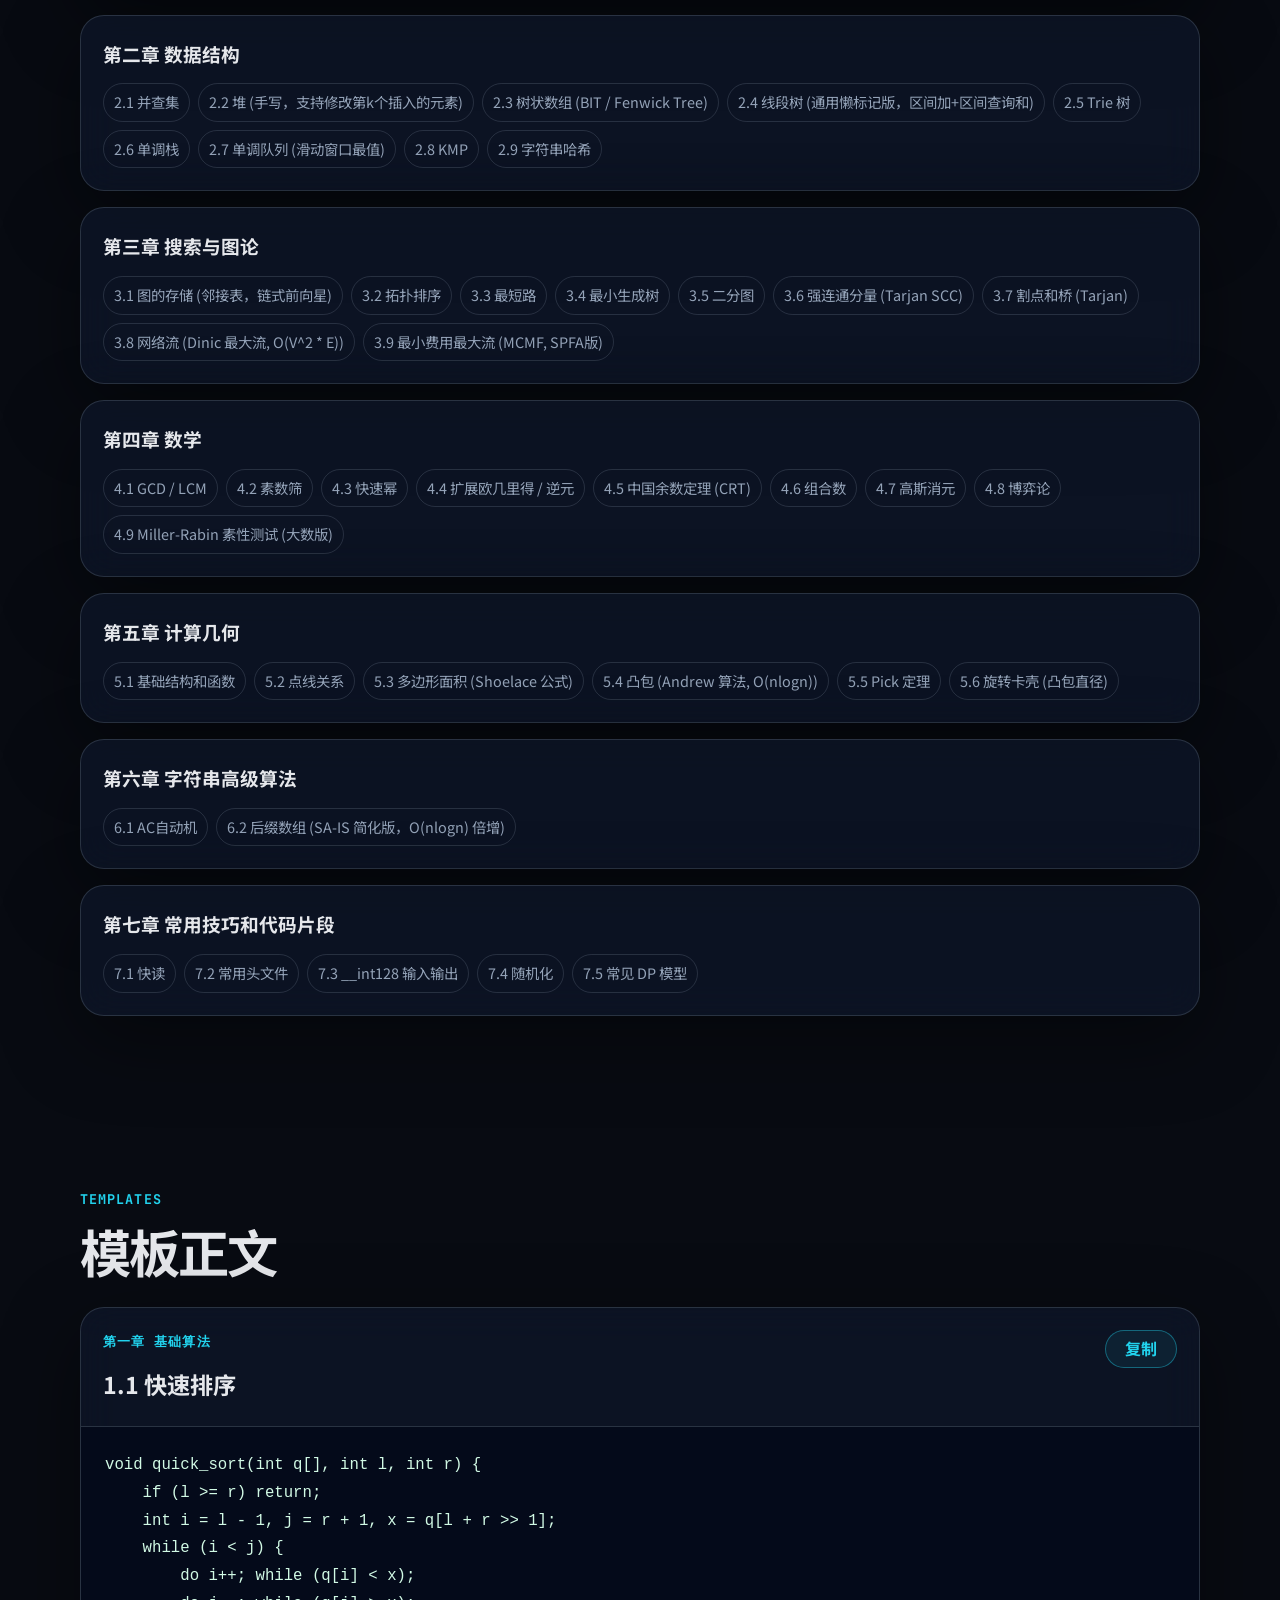
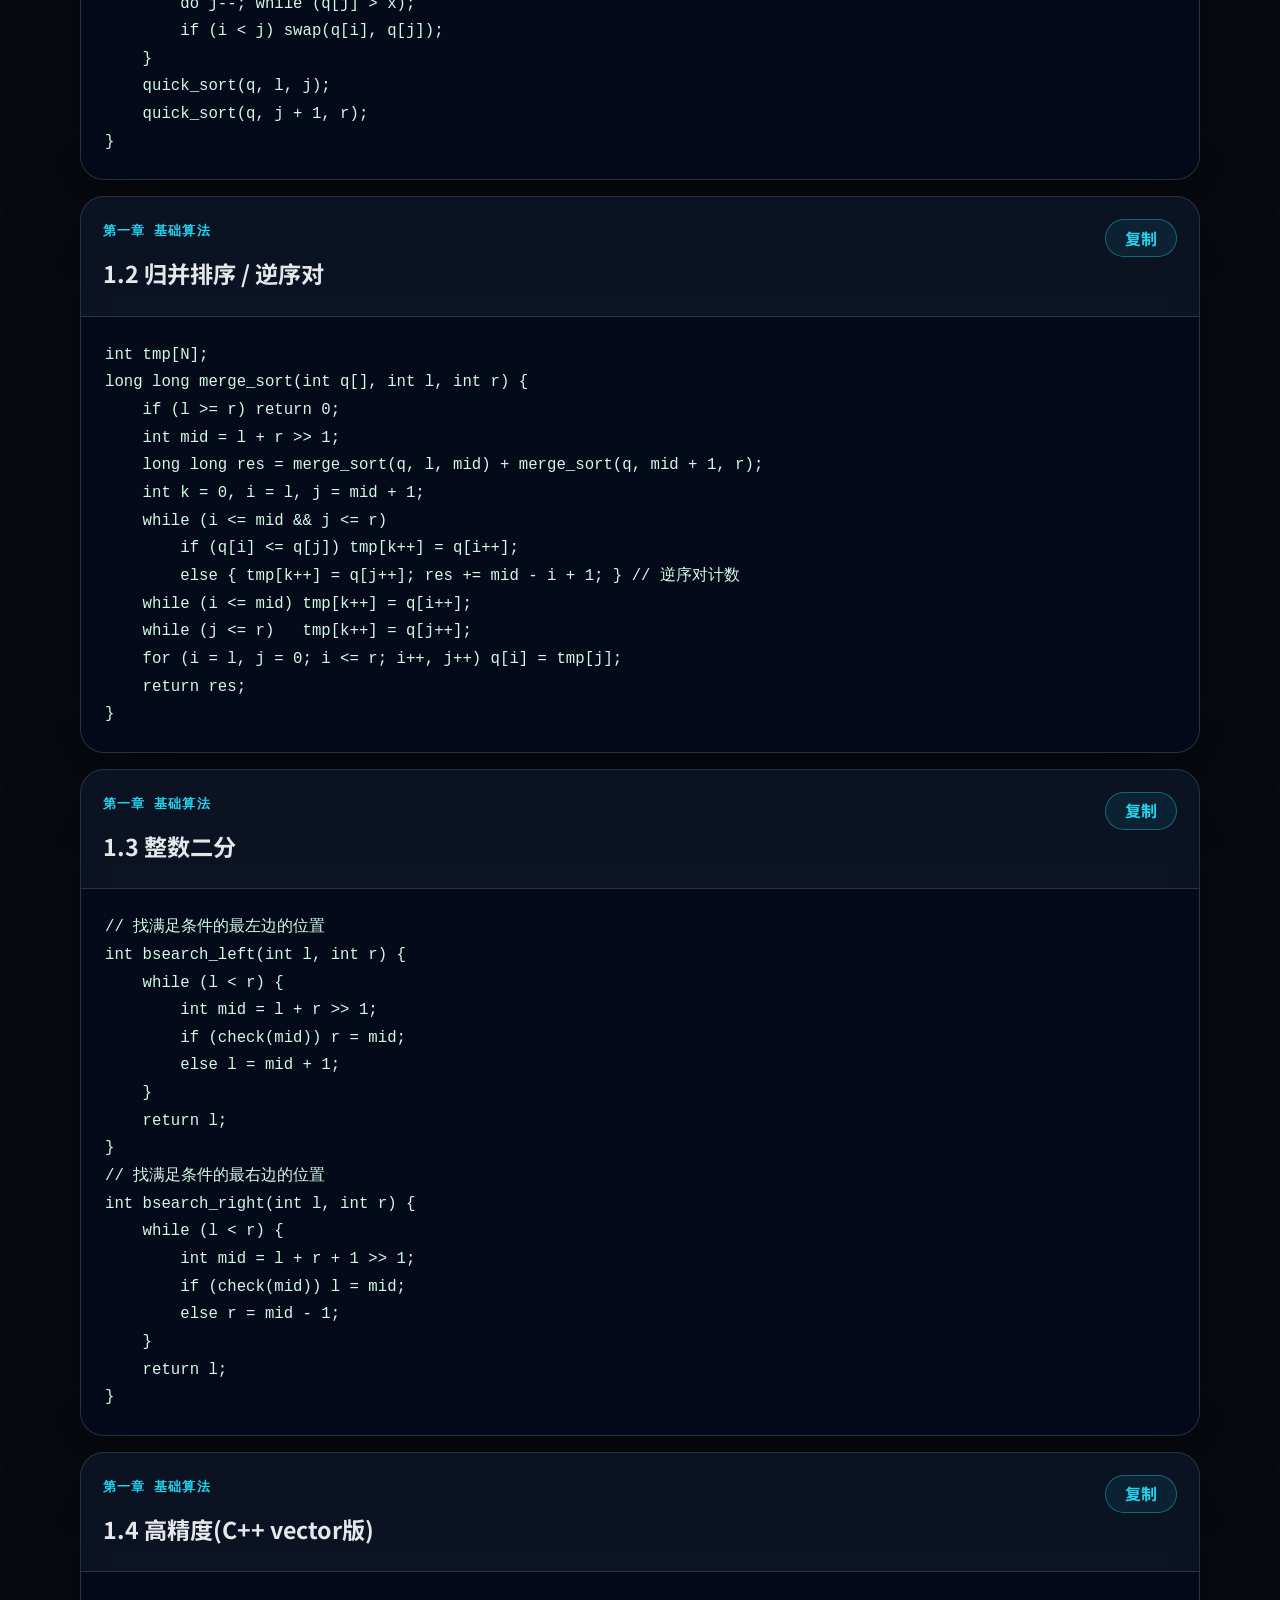
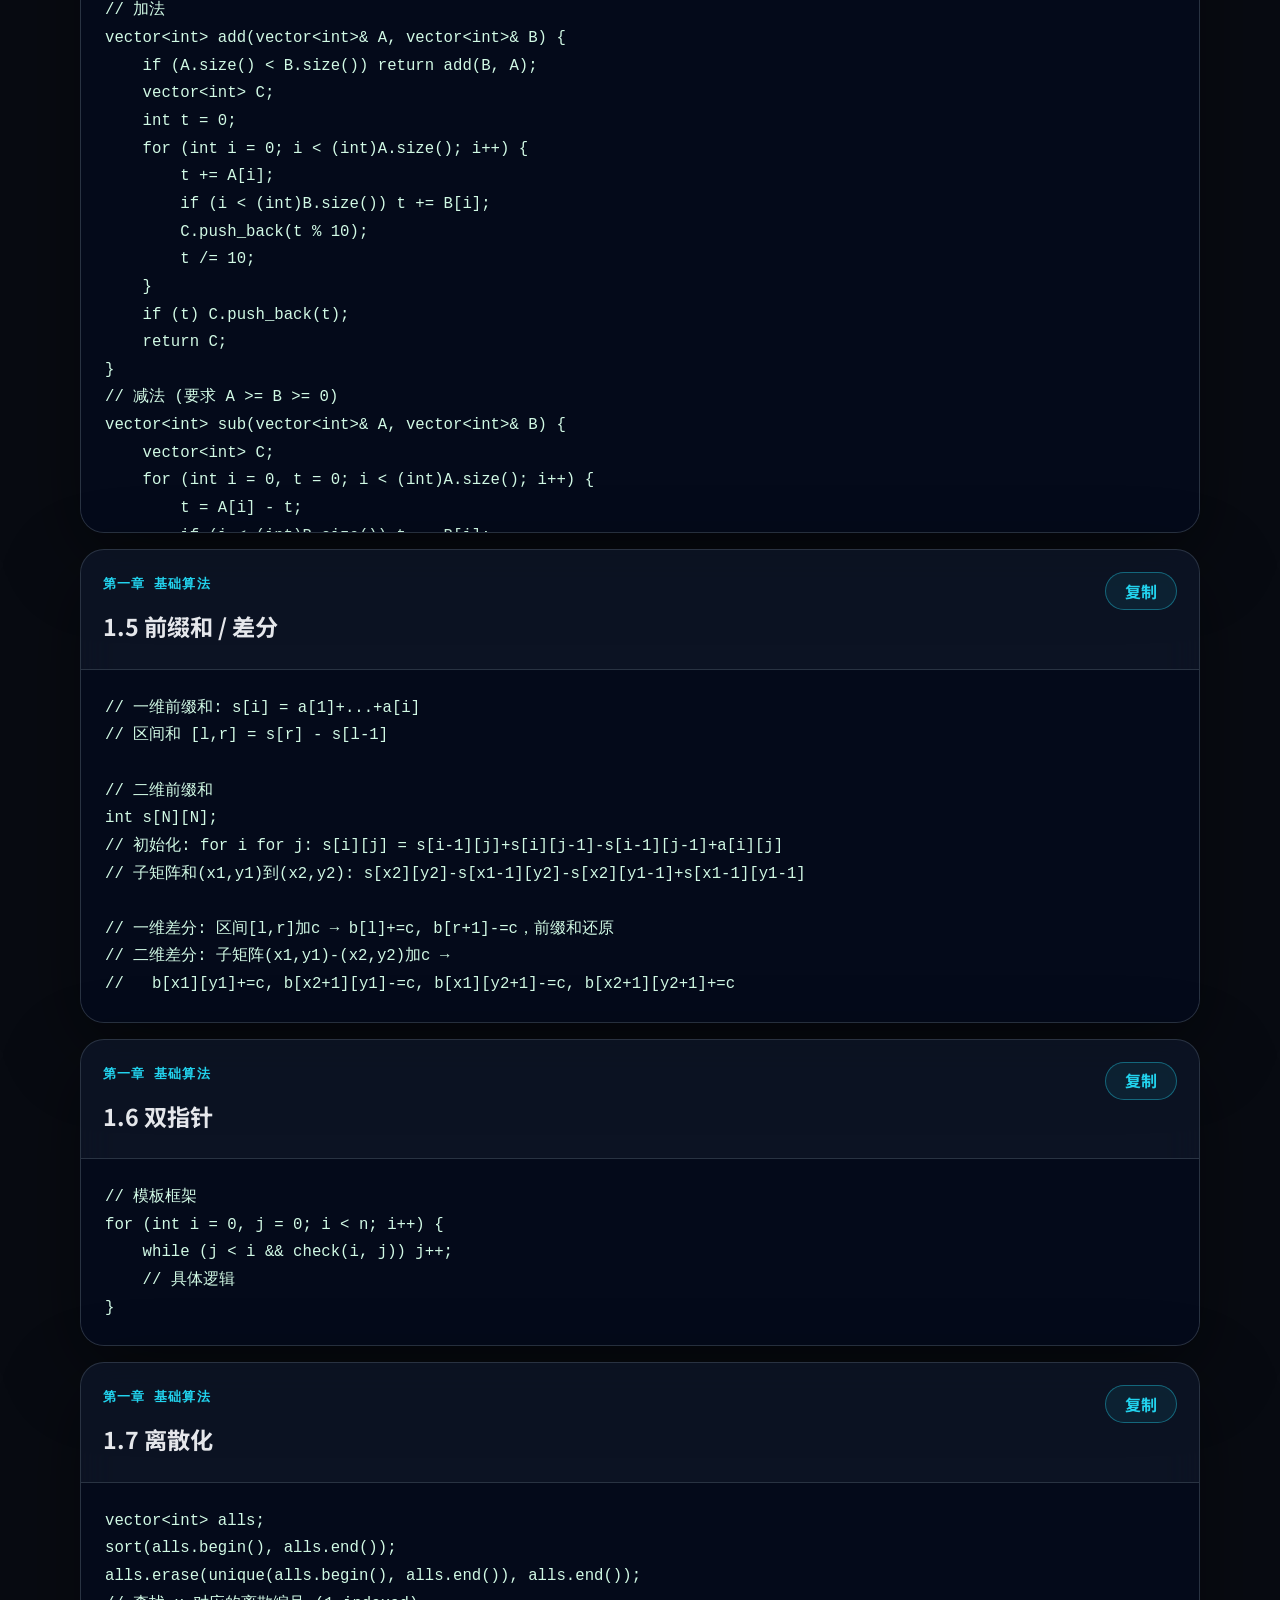
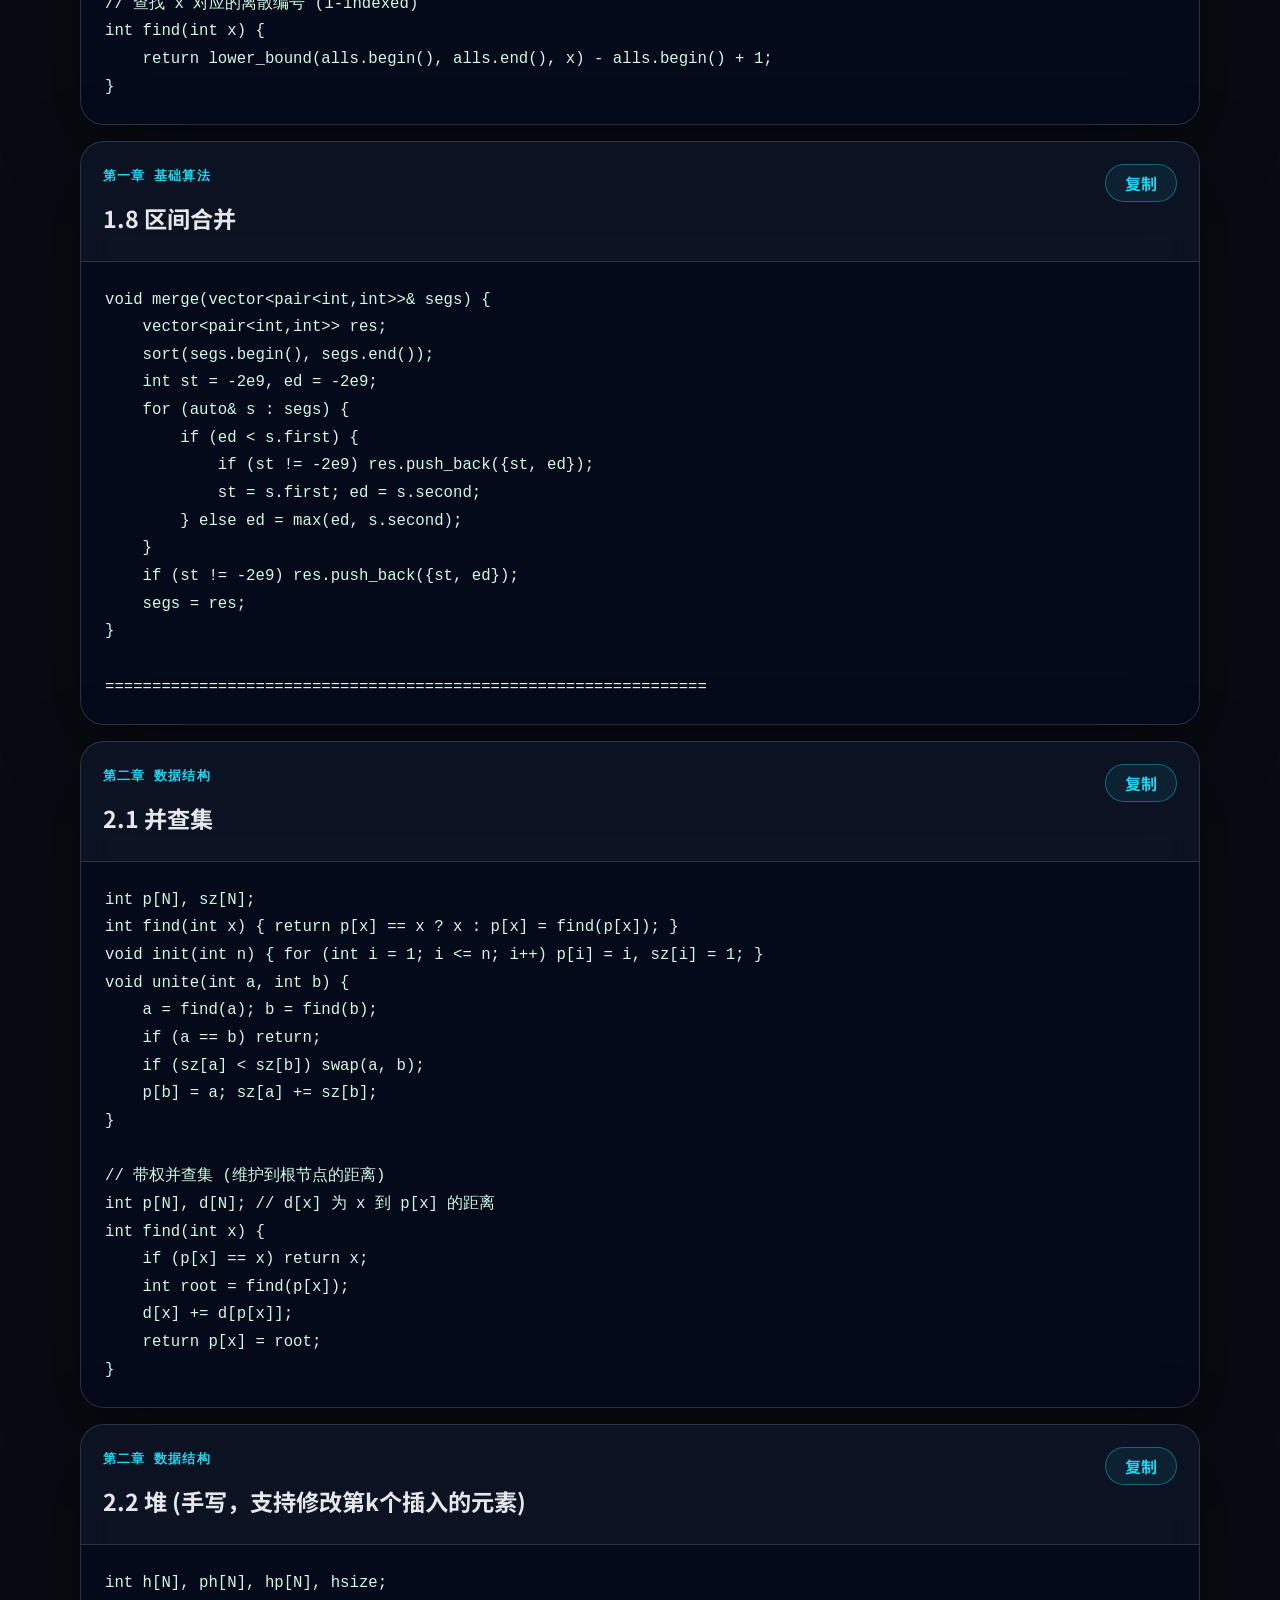
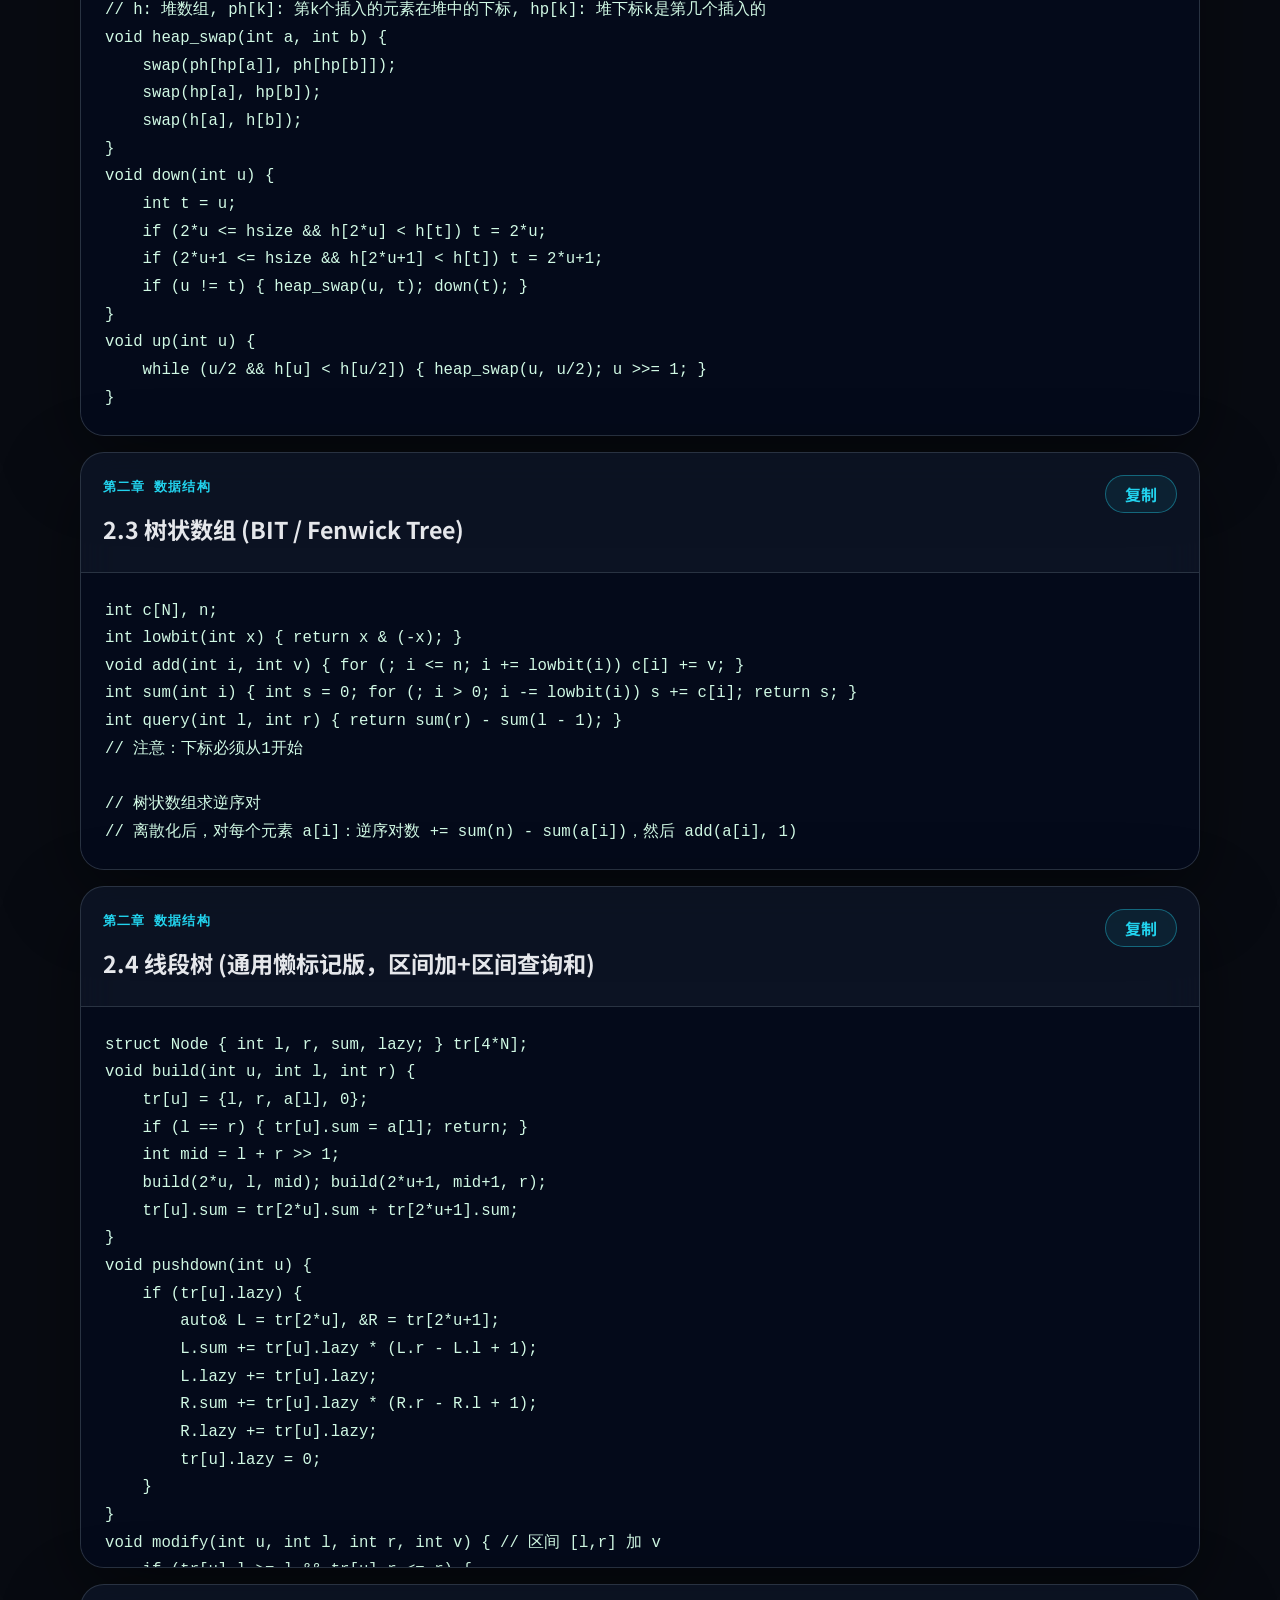
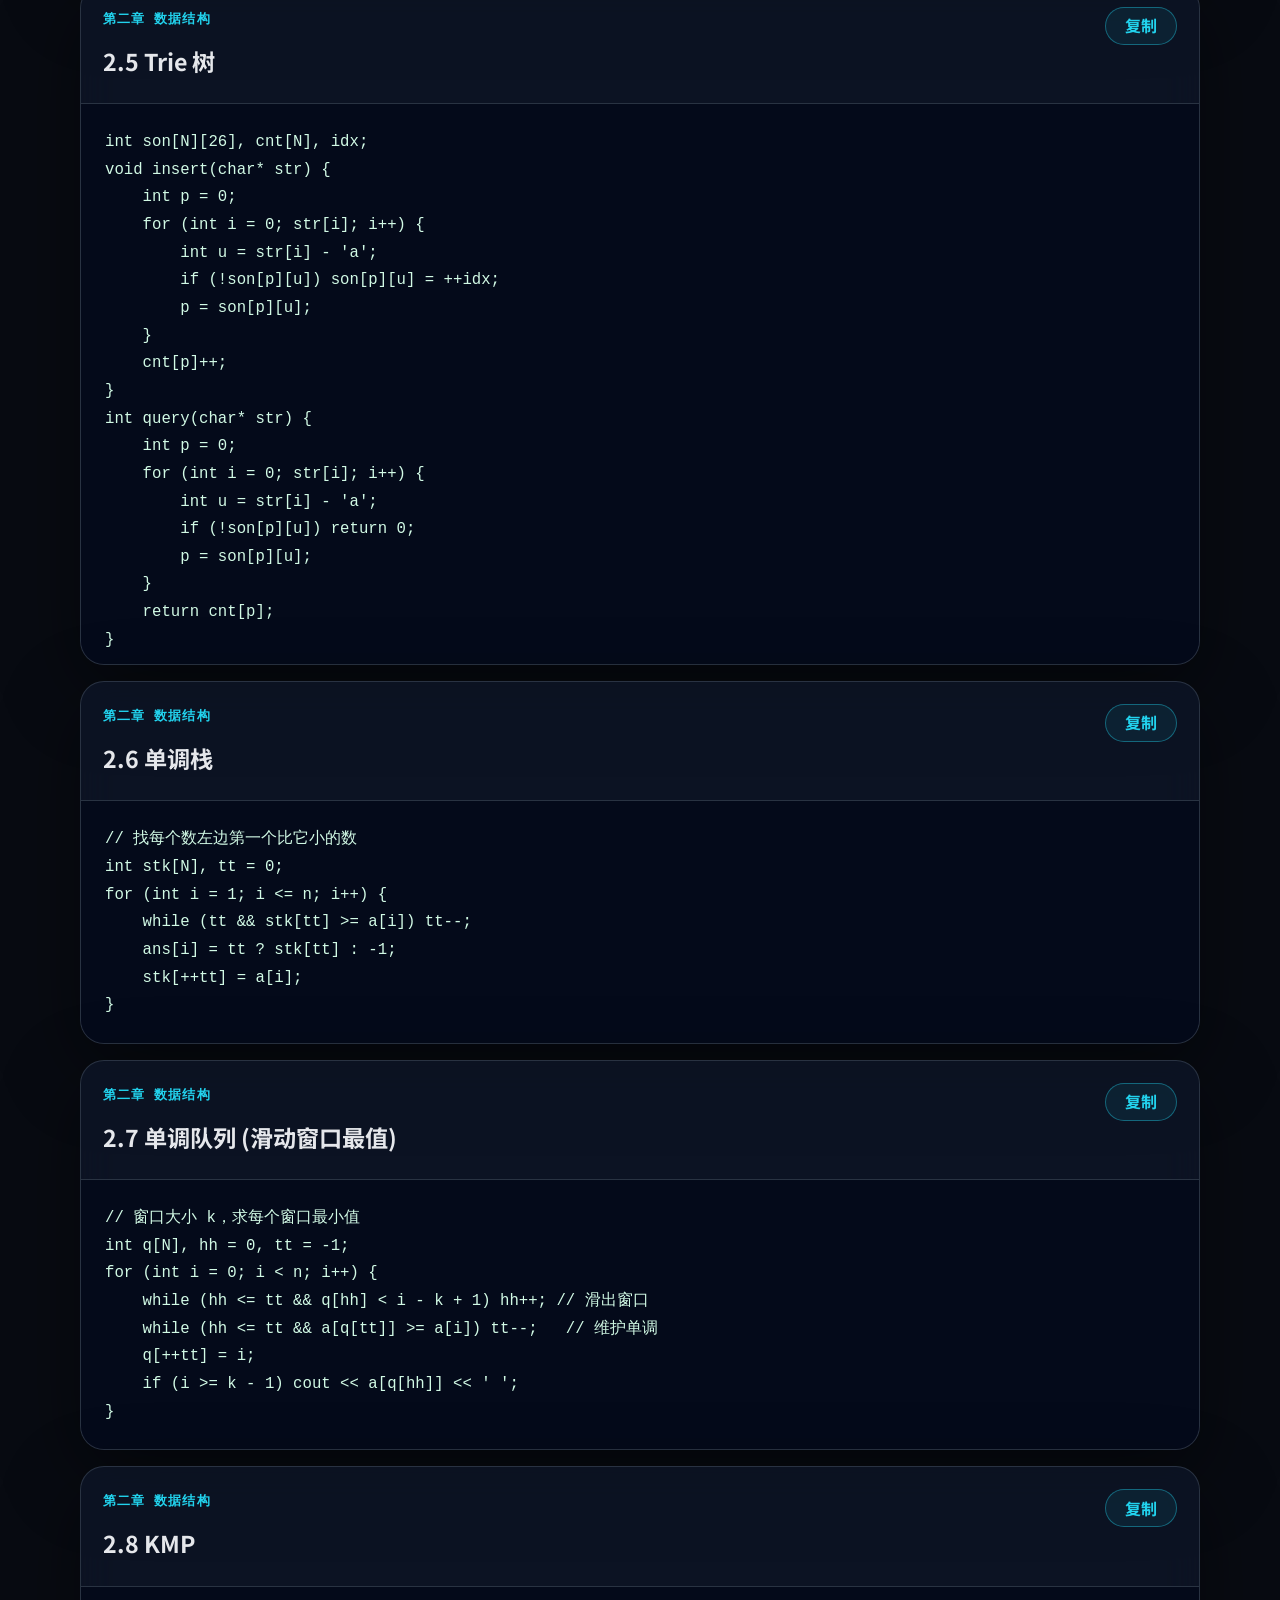
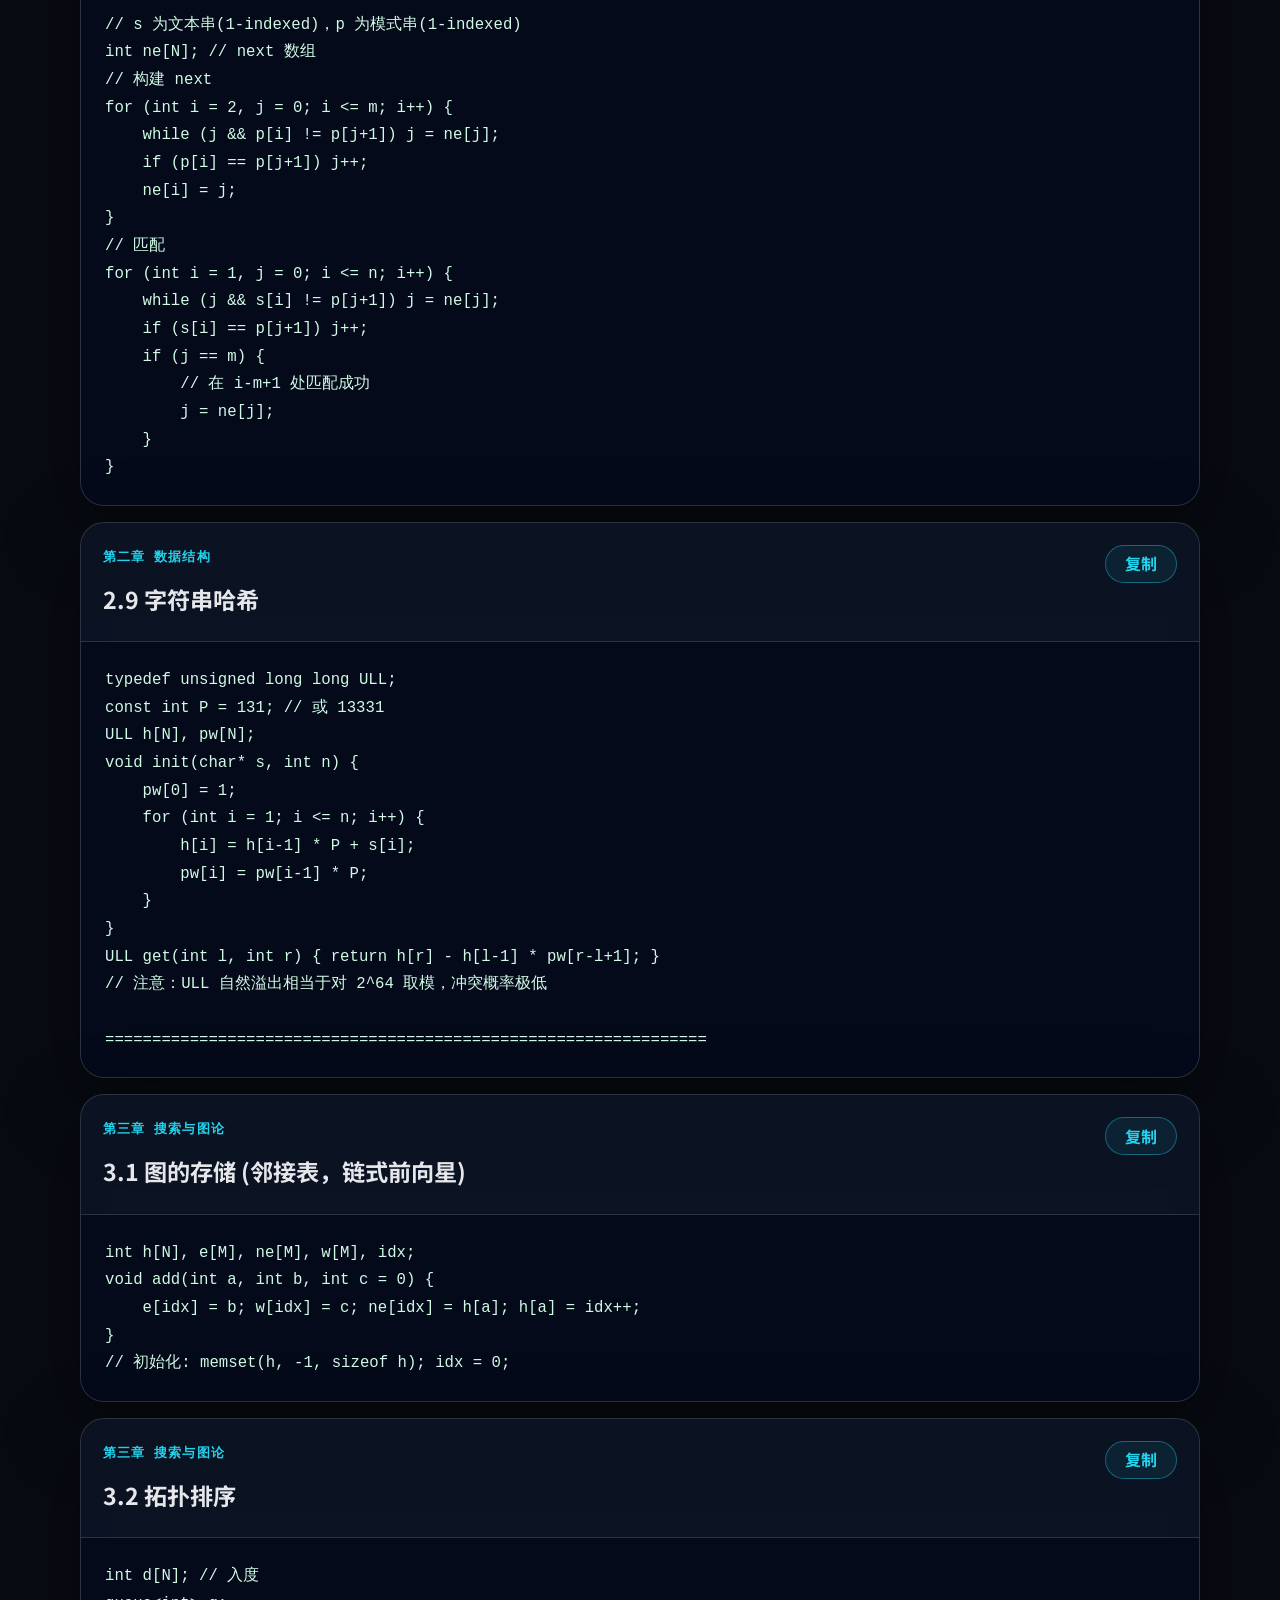
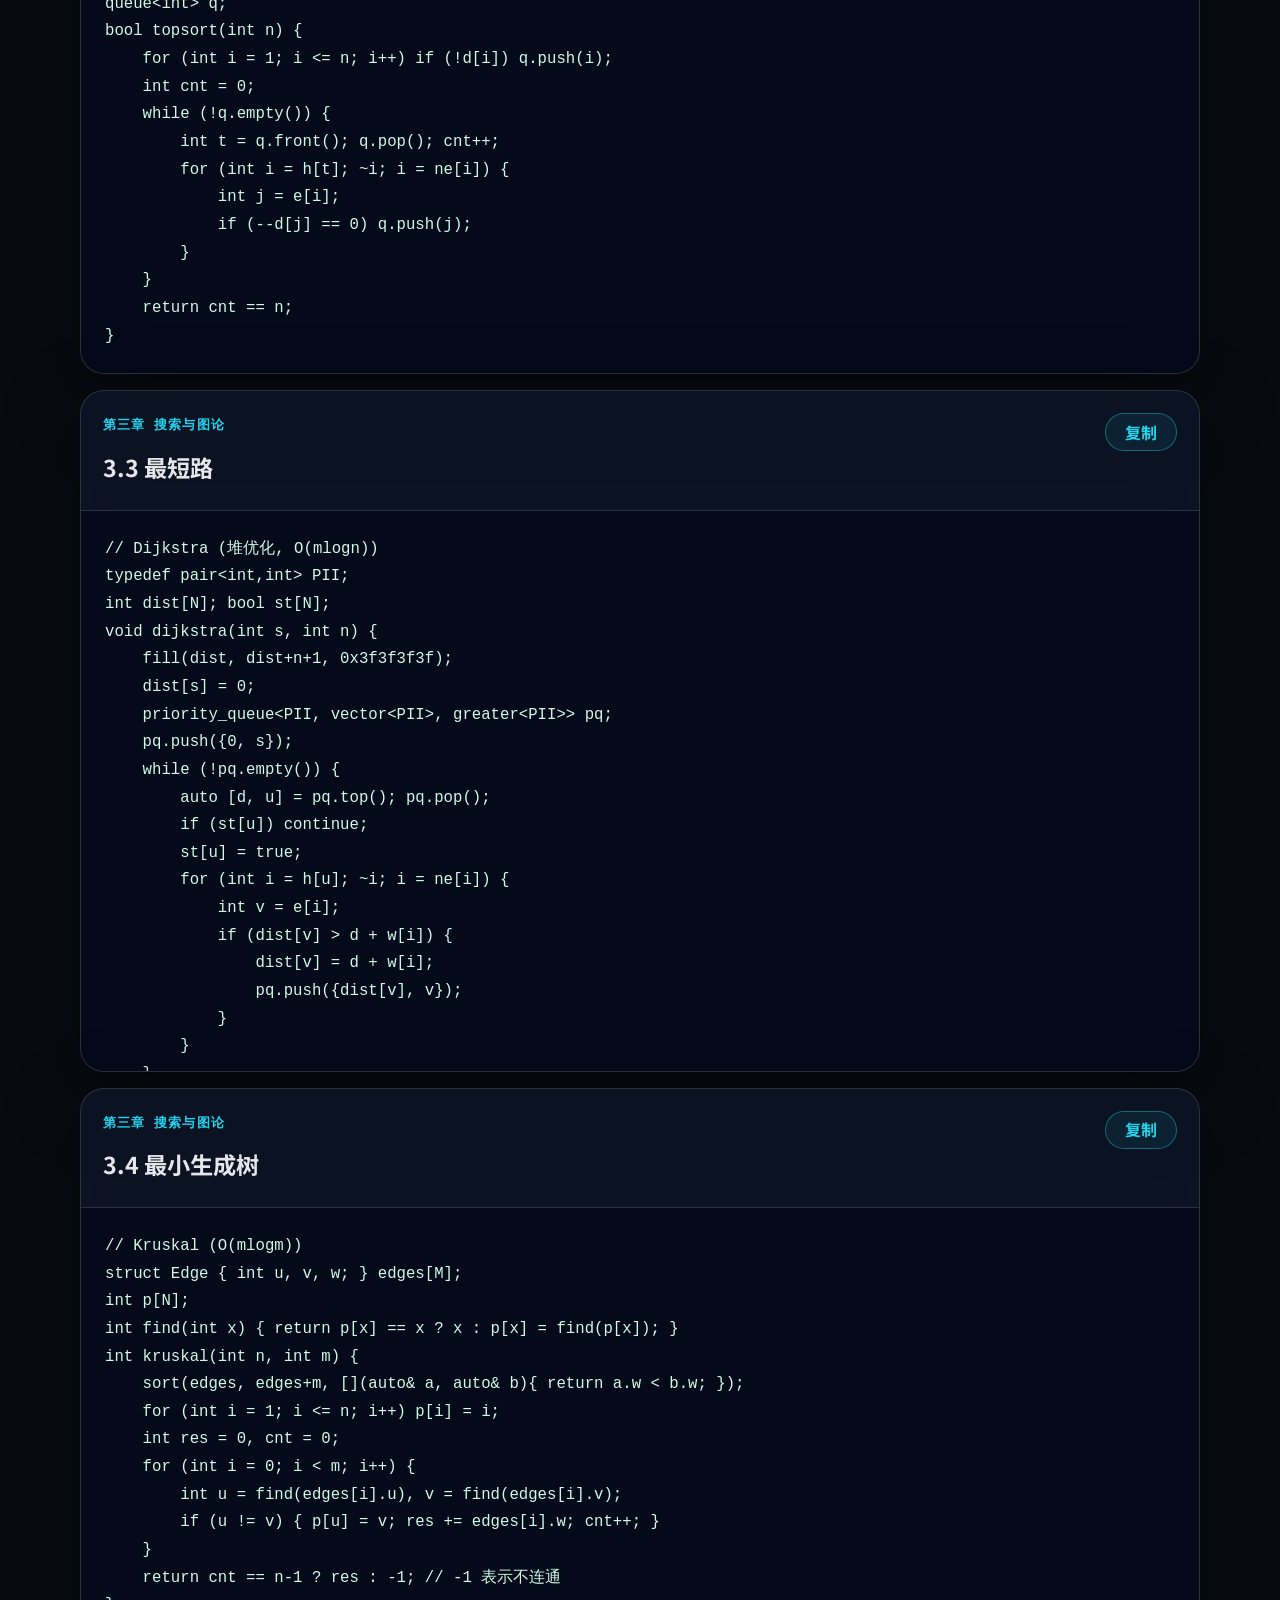
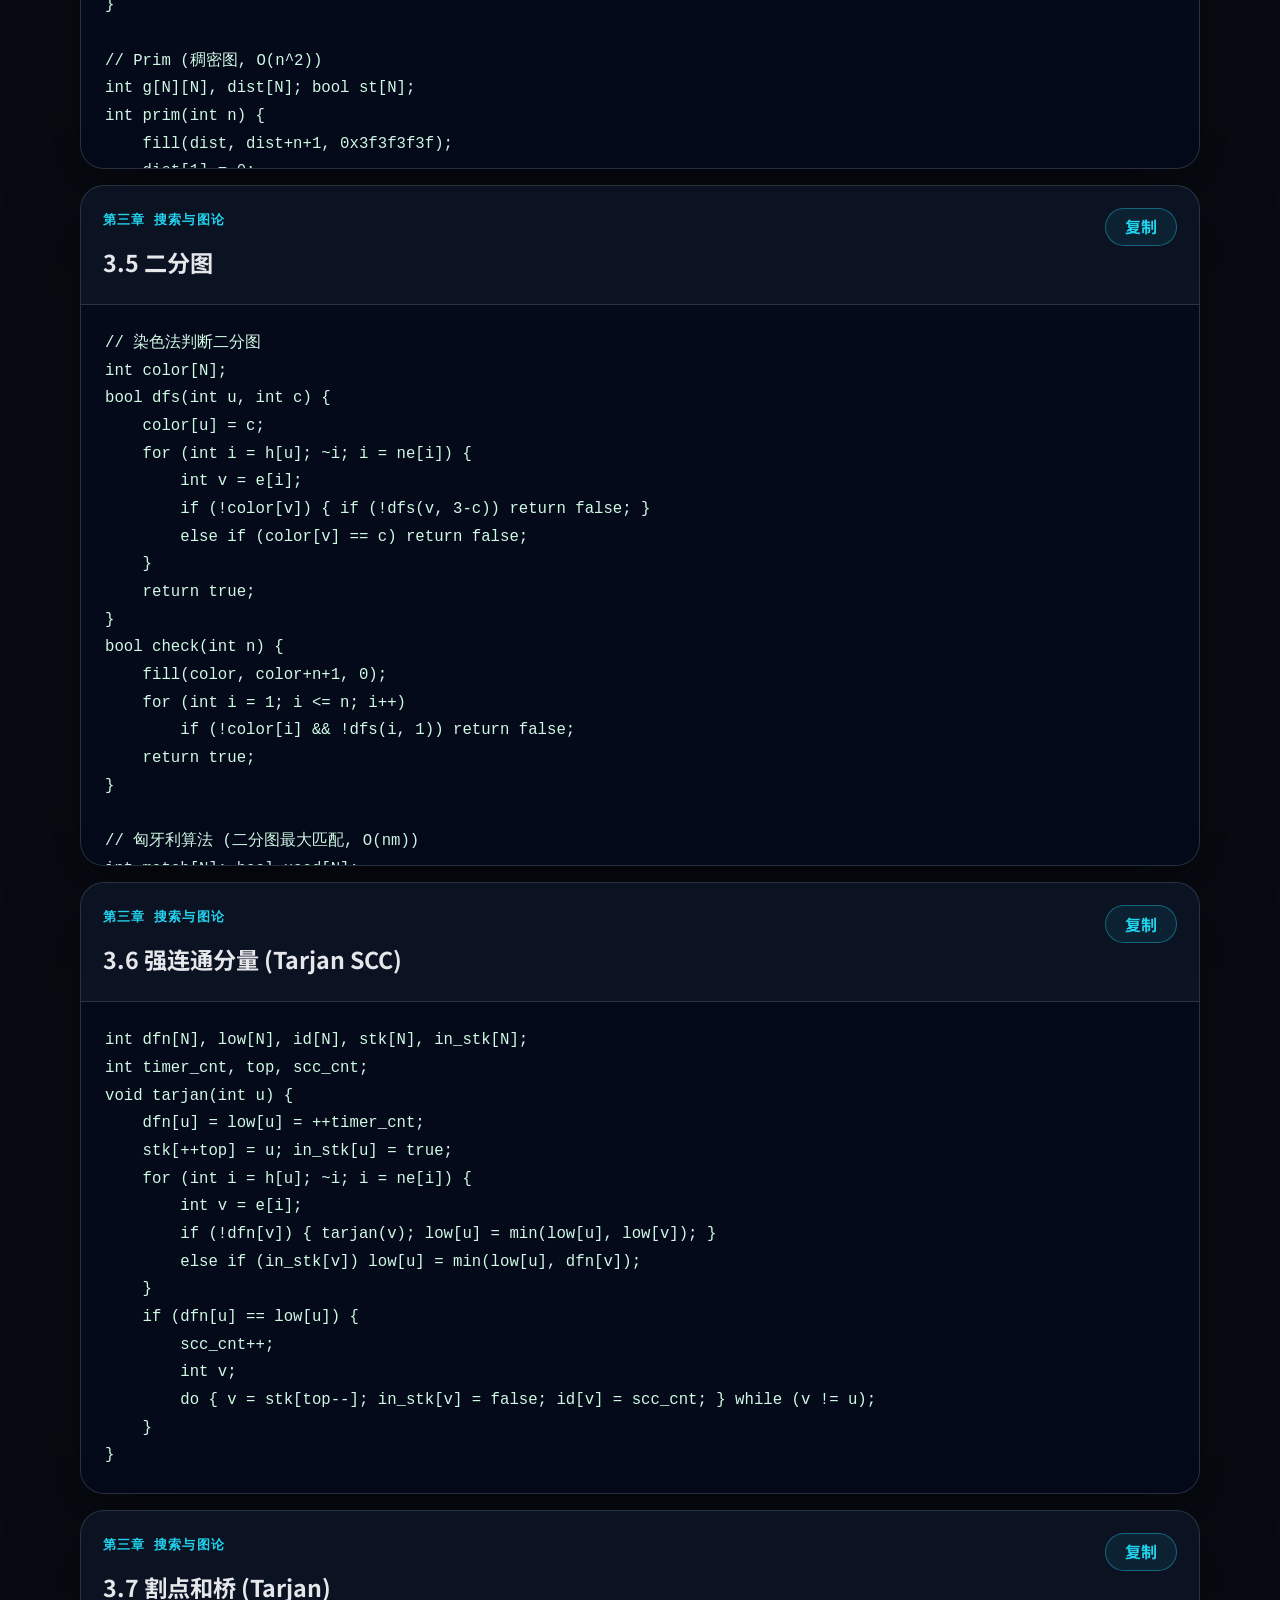
==== commit 2212a612: "增加了忽略，以及改了一些表述" ====
--- a/acm.html
+++ b/acm.html
@@ -8,7 +8,7 @@
   <link rel="preconnect" href="https://fonts.googleapis.com">
   <link rel="preconnect" href="https://fonts.gstatic.com" crossorigin>
   <link href="https://fonts.googleapis.com/css2?family=Noto+Sans+SC:wght@400;500;700;900&family=JetBrains+Mono:wght@400;600;700&display=swap" rel="stylesheet">
-  <link rel="stylesheet" href="assets/css/style.css?v=20260609-1" />
+  <link rel="stylesheet" href="assets/css/style.css?v=20260610-2" />
 </head>
 <body class="template-page">
   <div class="site-bg"></div>
@@ -34,7 +34,6 @@
       <a href="history.html">历史</a>
       <a href="physics.html">物理</a>
       <a href="books-films.html">书影音</a>
-      <a href="docs/ACM竞赛模板汇总.txt" target="_blank" rel="noreferrer">原始 TXT</a>
     </nav>
   </header>
 
@@ -44,7 +43,7 @@
         <p class="eyebrow">ACM / ICPC · C++ Templates</p>
         <h1>算法竞赛模板库</h1>
         <p class="hero-text">
-          由本地的 <code>docs/ACM竞赛模板汇总.txt</code> 整理并内置为静态数据。支持目录跳转、关键词搜索、章节统计和代码块展示，方便之后继续扩充。
+          由本地资料整理并内置为静态数据。支持目录跳转、关键词搜索、章节统计和代码块展示，方便之后继续扩充。
         </p>
         <div class="hero-actions">
           <a class="button primary" href="#templates">开始查看</a>
@@ -101,8 +100,8 @@
     <p>© <span id="year"></span> 失败尽常态 · ACM Templates</p>
   </footer>
 
-  <script src="assets/js/script.js?v=20260609-1"></script>
-  <script src="assets/data/acm-data.js?v=20260609-1"></script>
-  <script src="assets/js/acm.js?v=20260609-1"></script>
+  <script src="assets/js/script.js?v=20260610-2"></script>
+  <script src="assets/data/acm-data.js?v=20260610-2"></script>
+  <script src="assets/js/acm.js?v=20260610-2"></script>
 </body>
 </html>
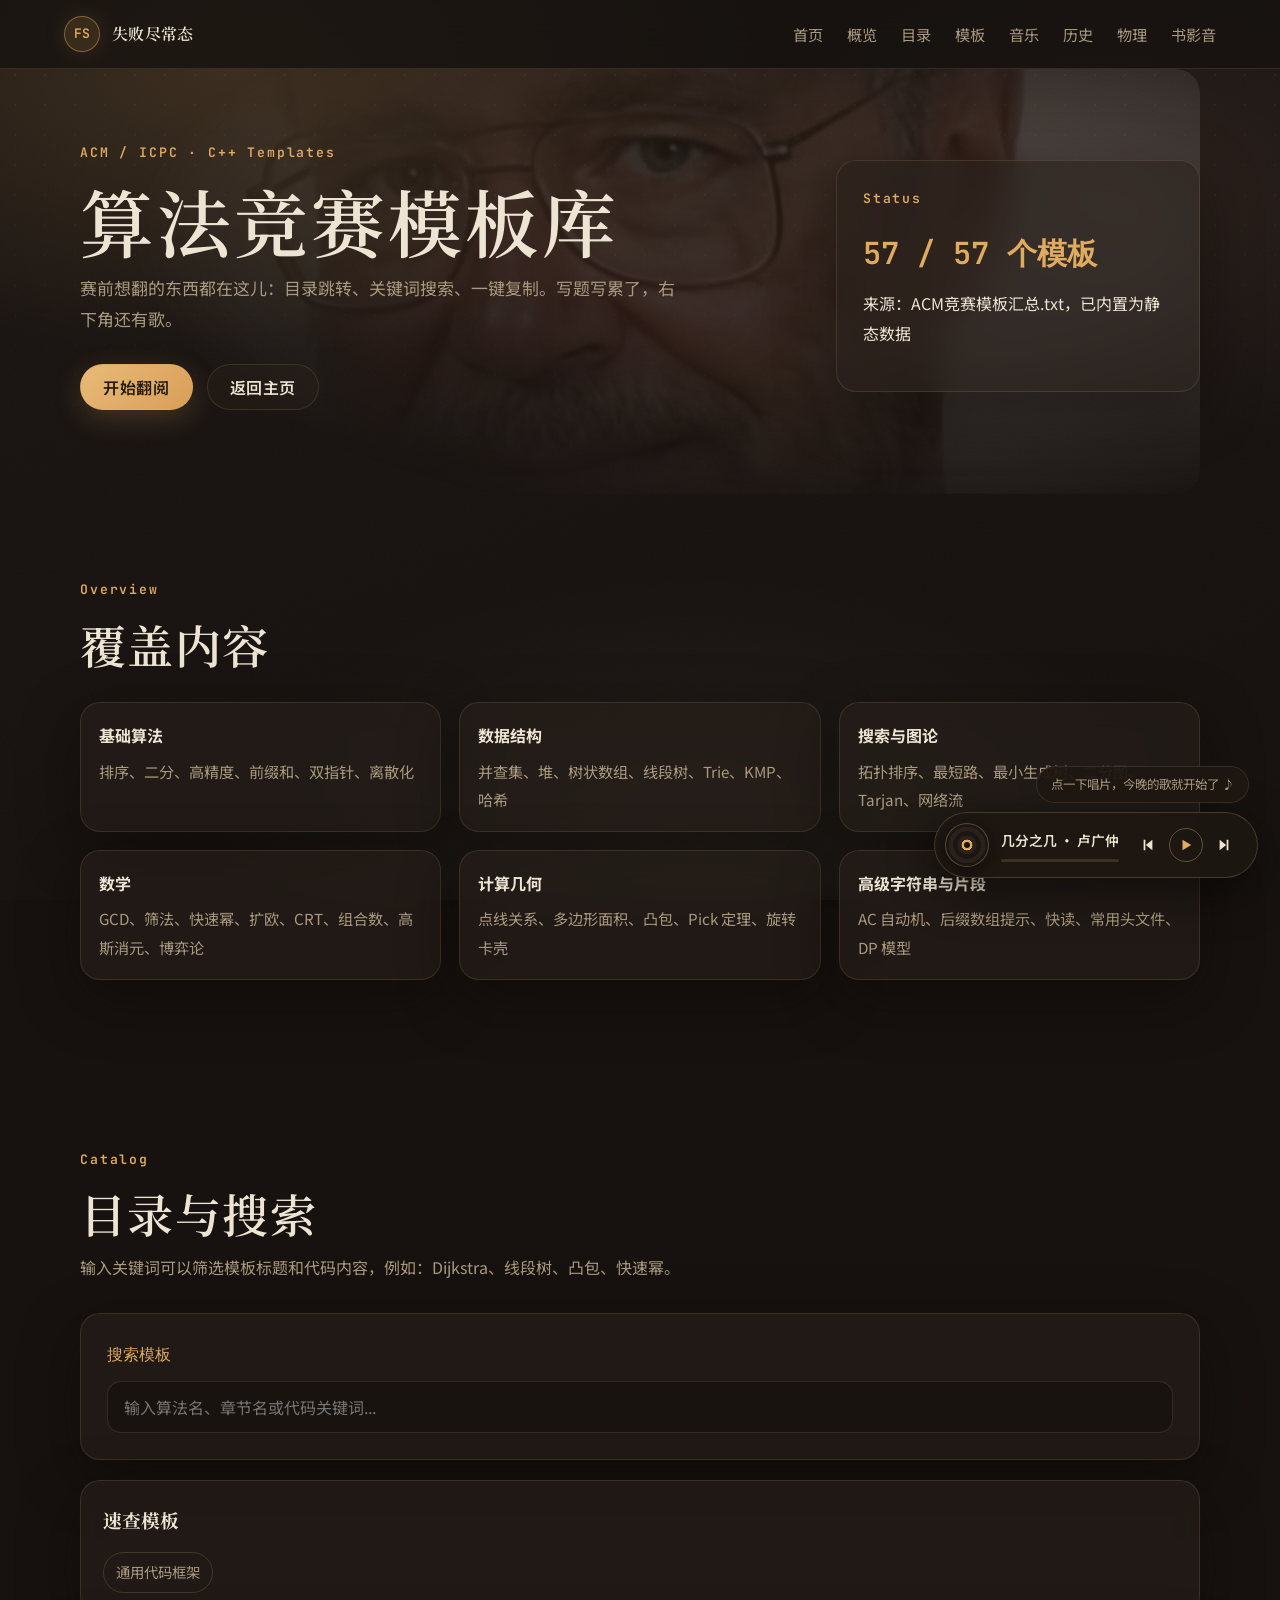
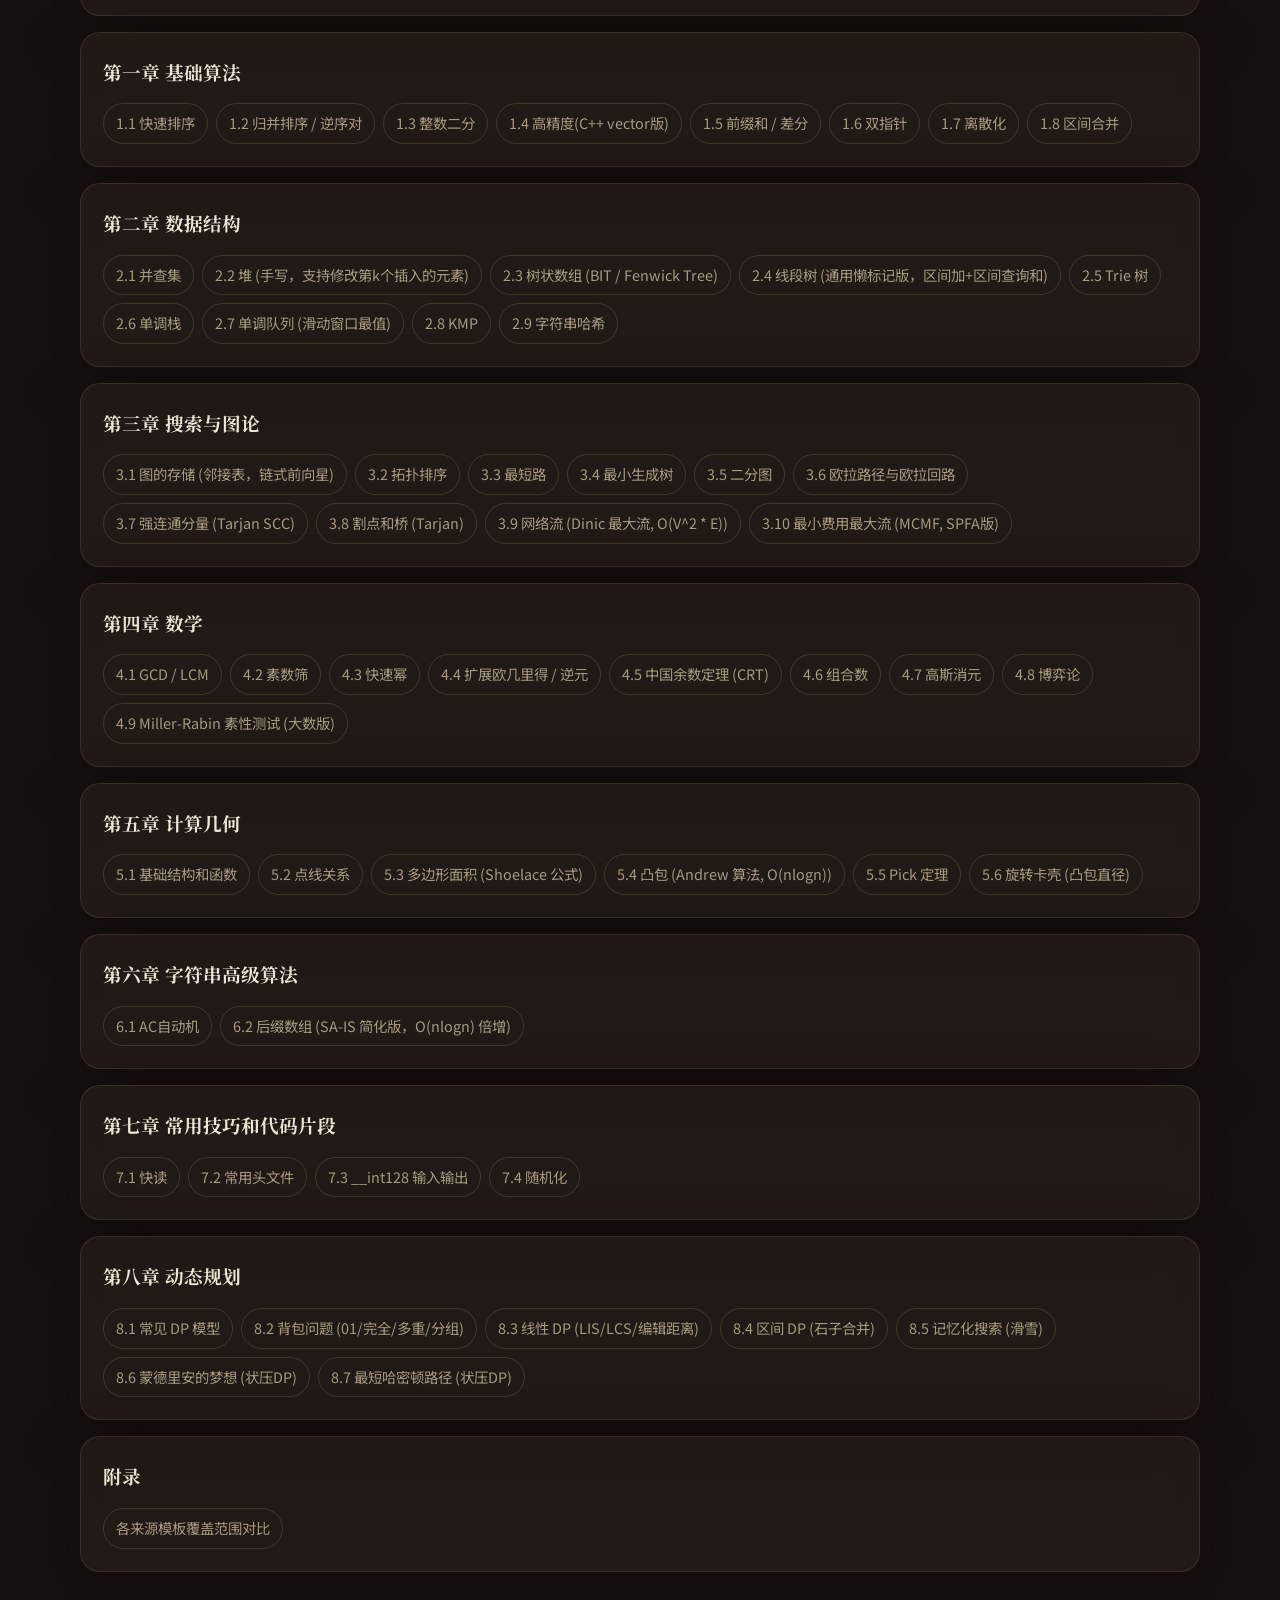
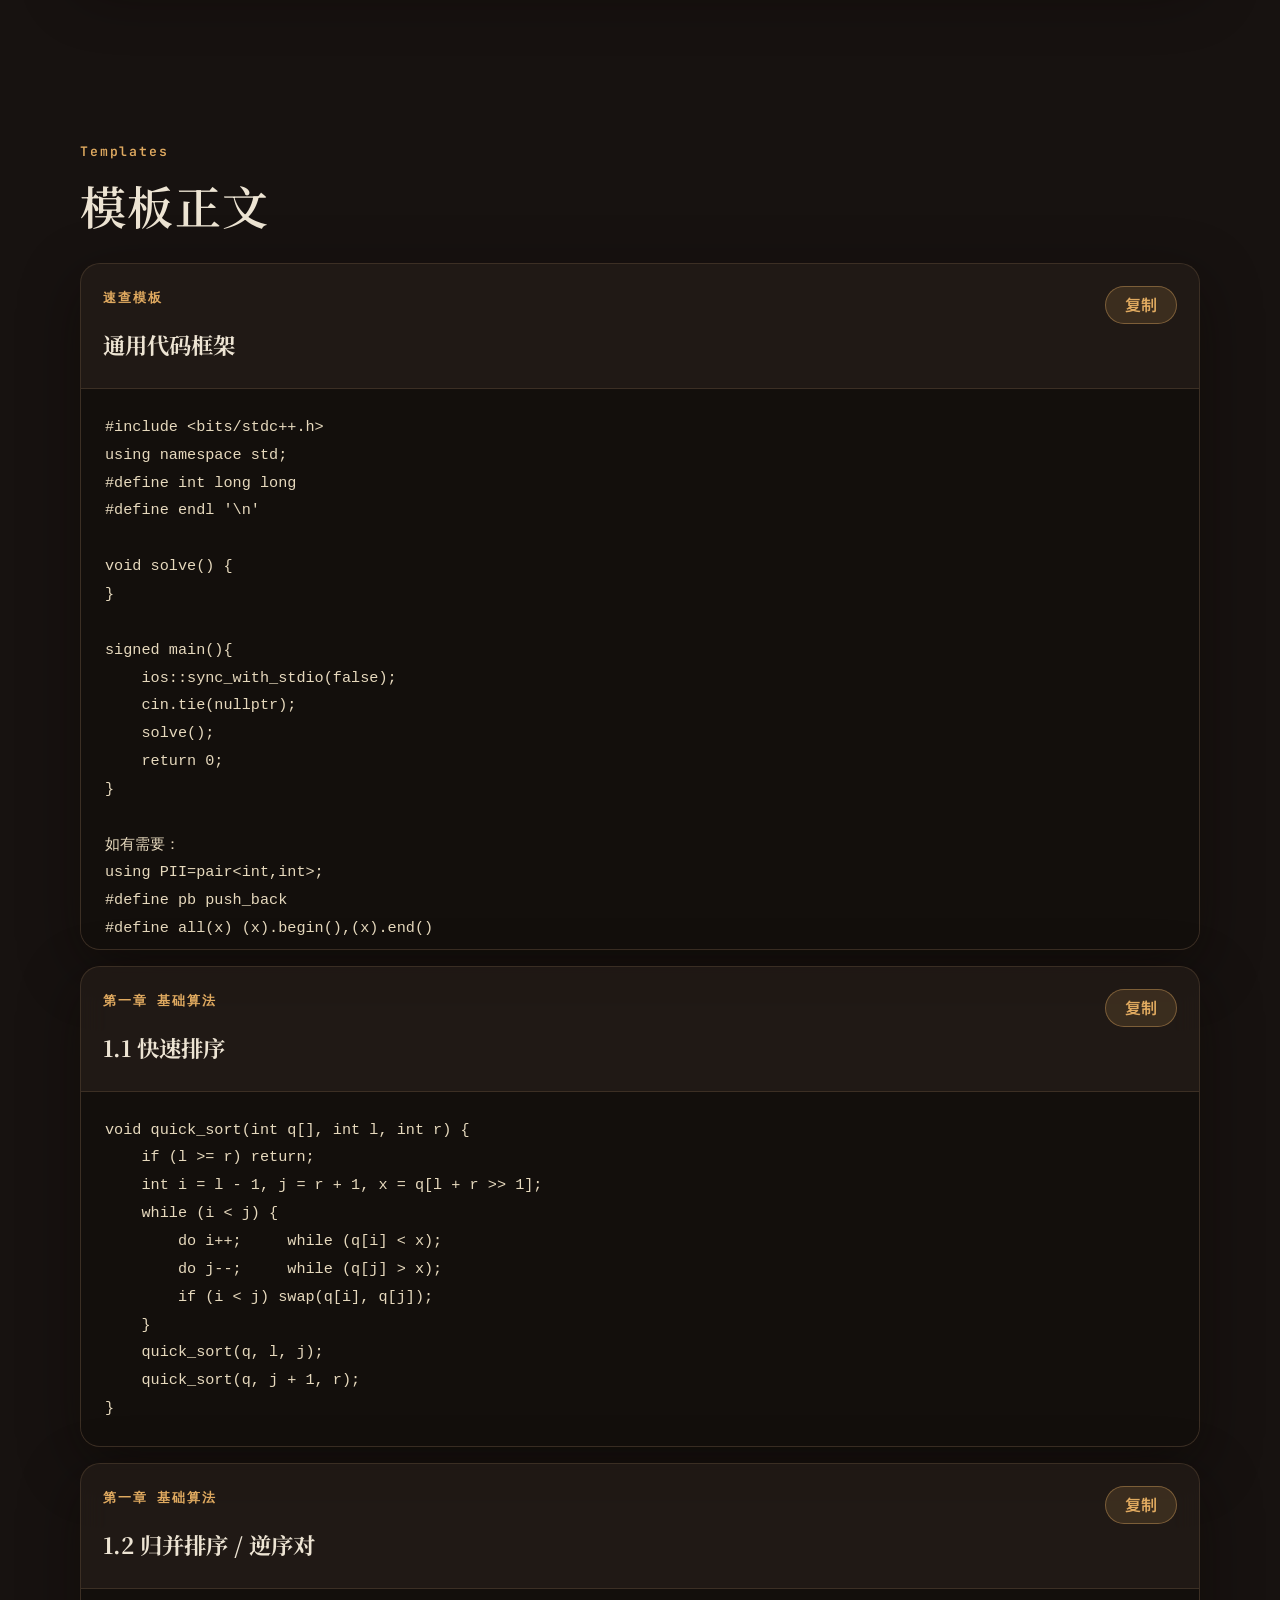
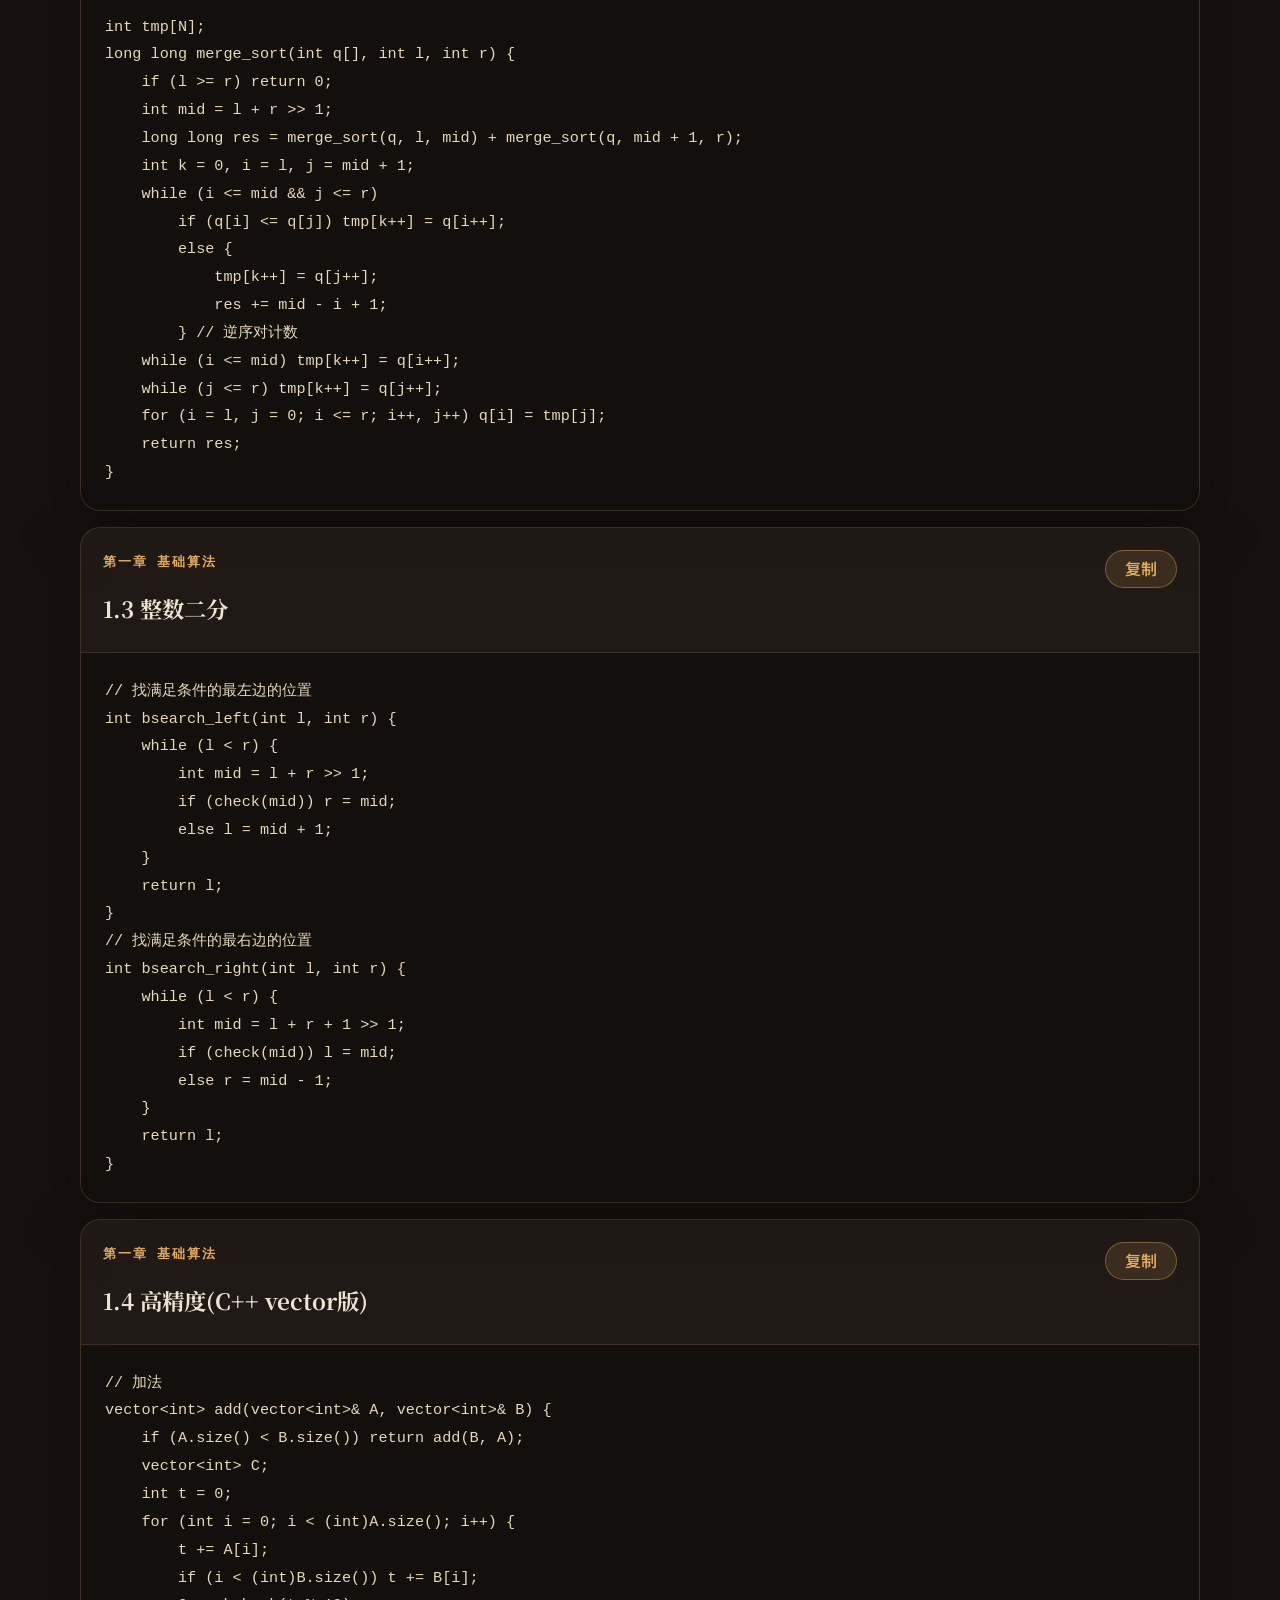
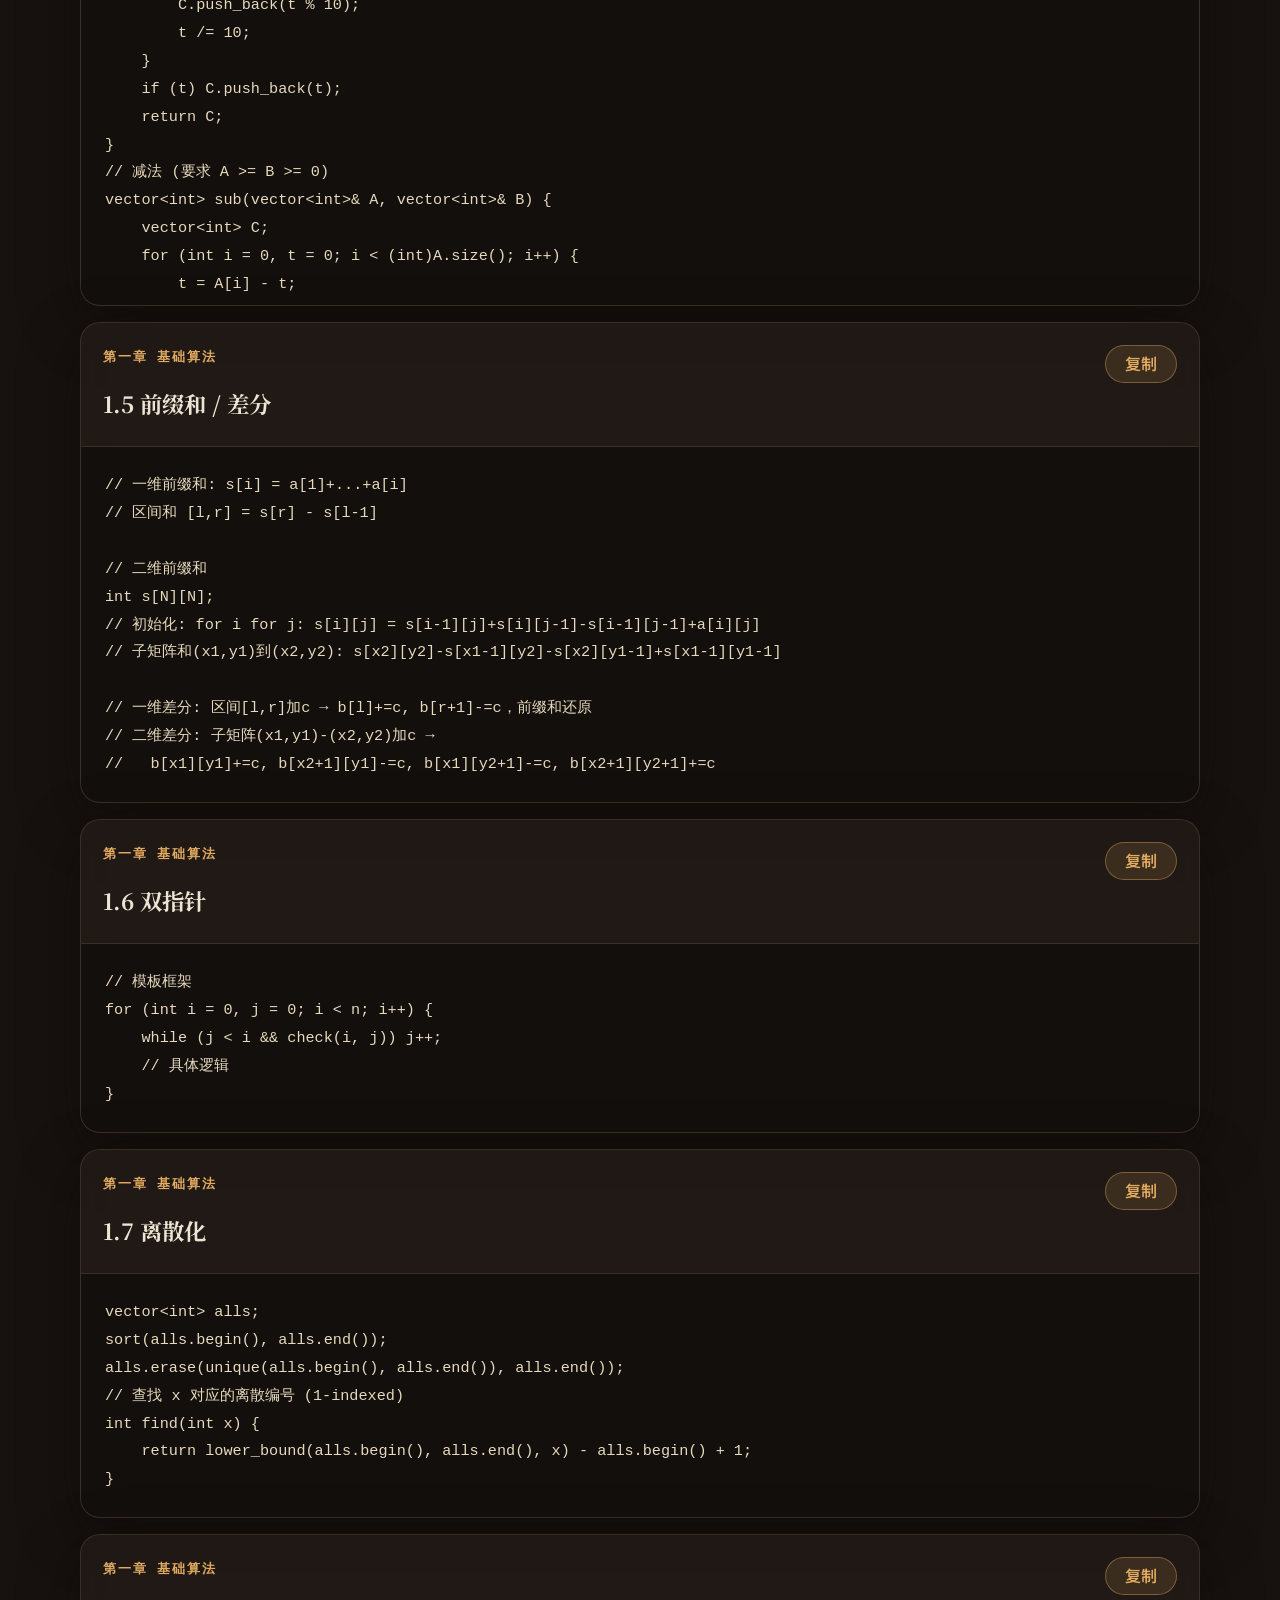
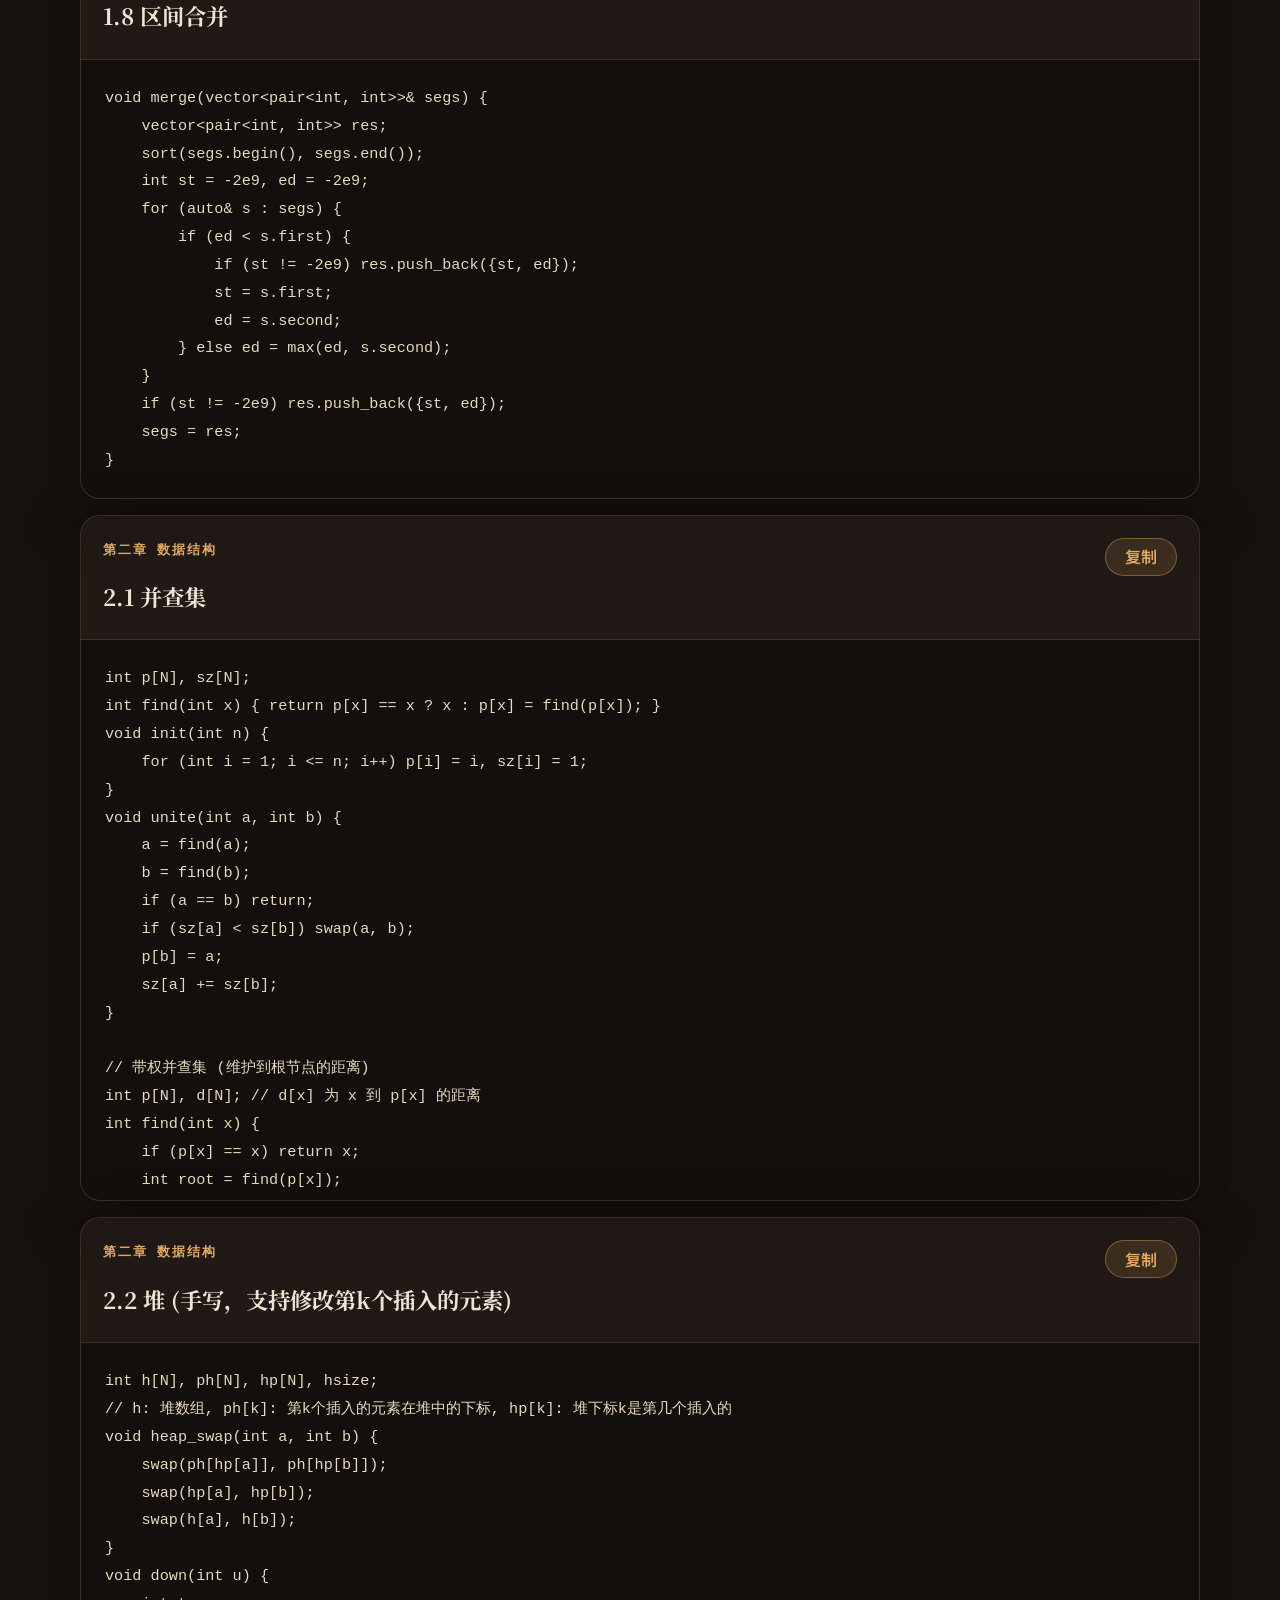
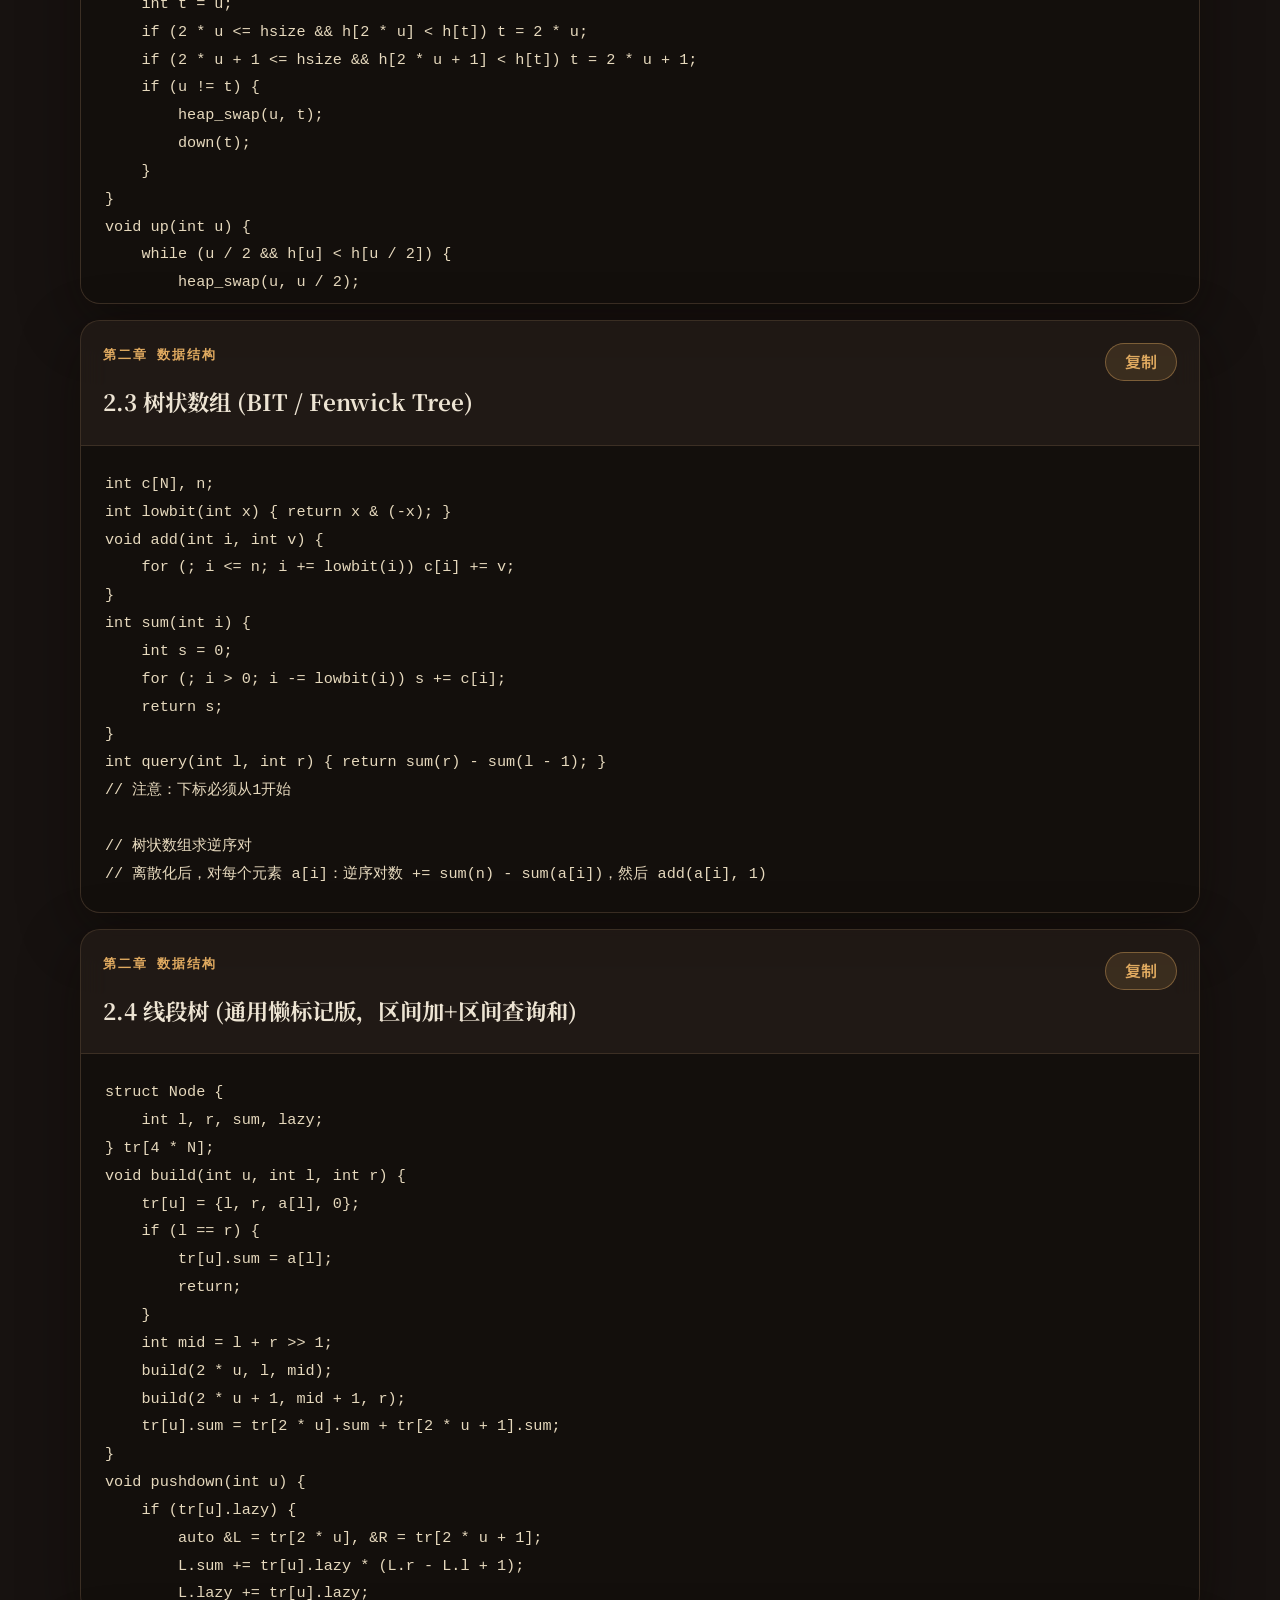
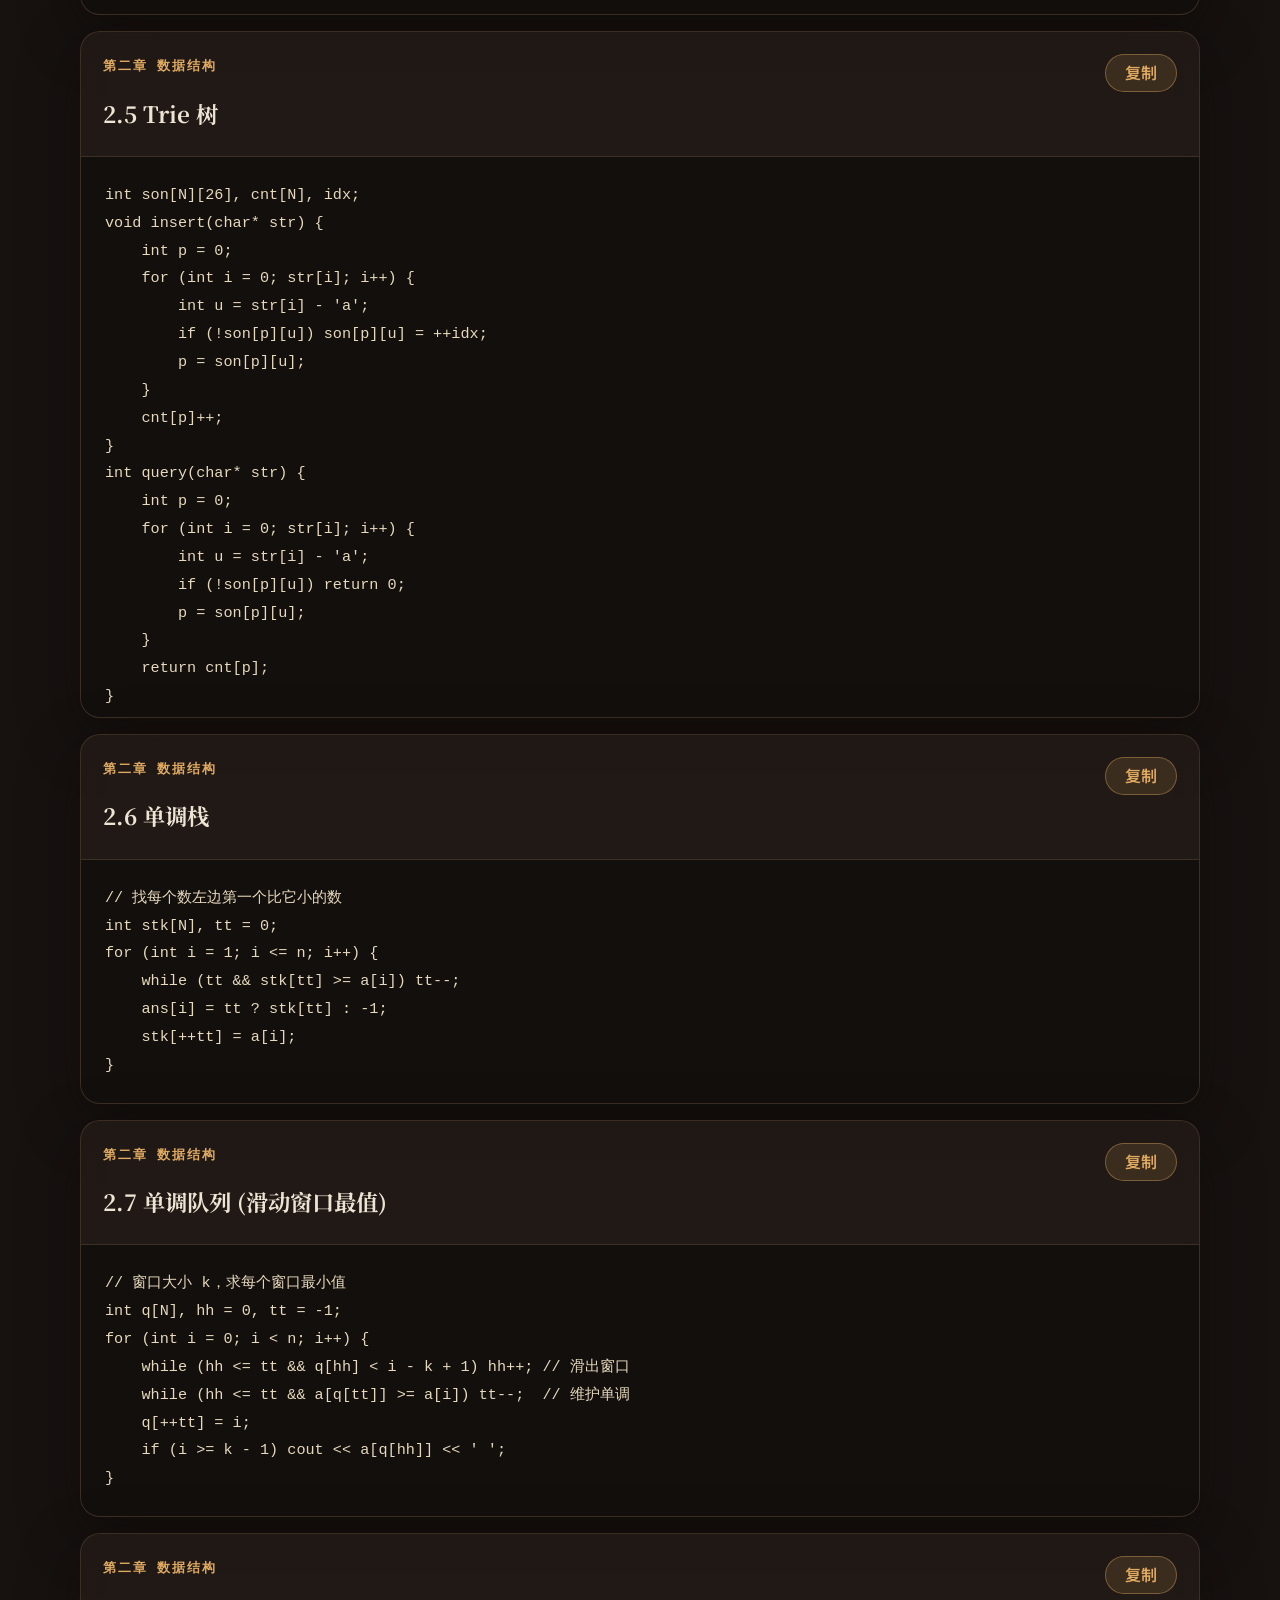
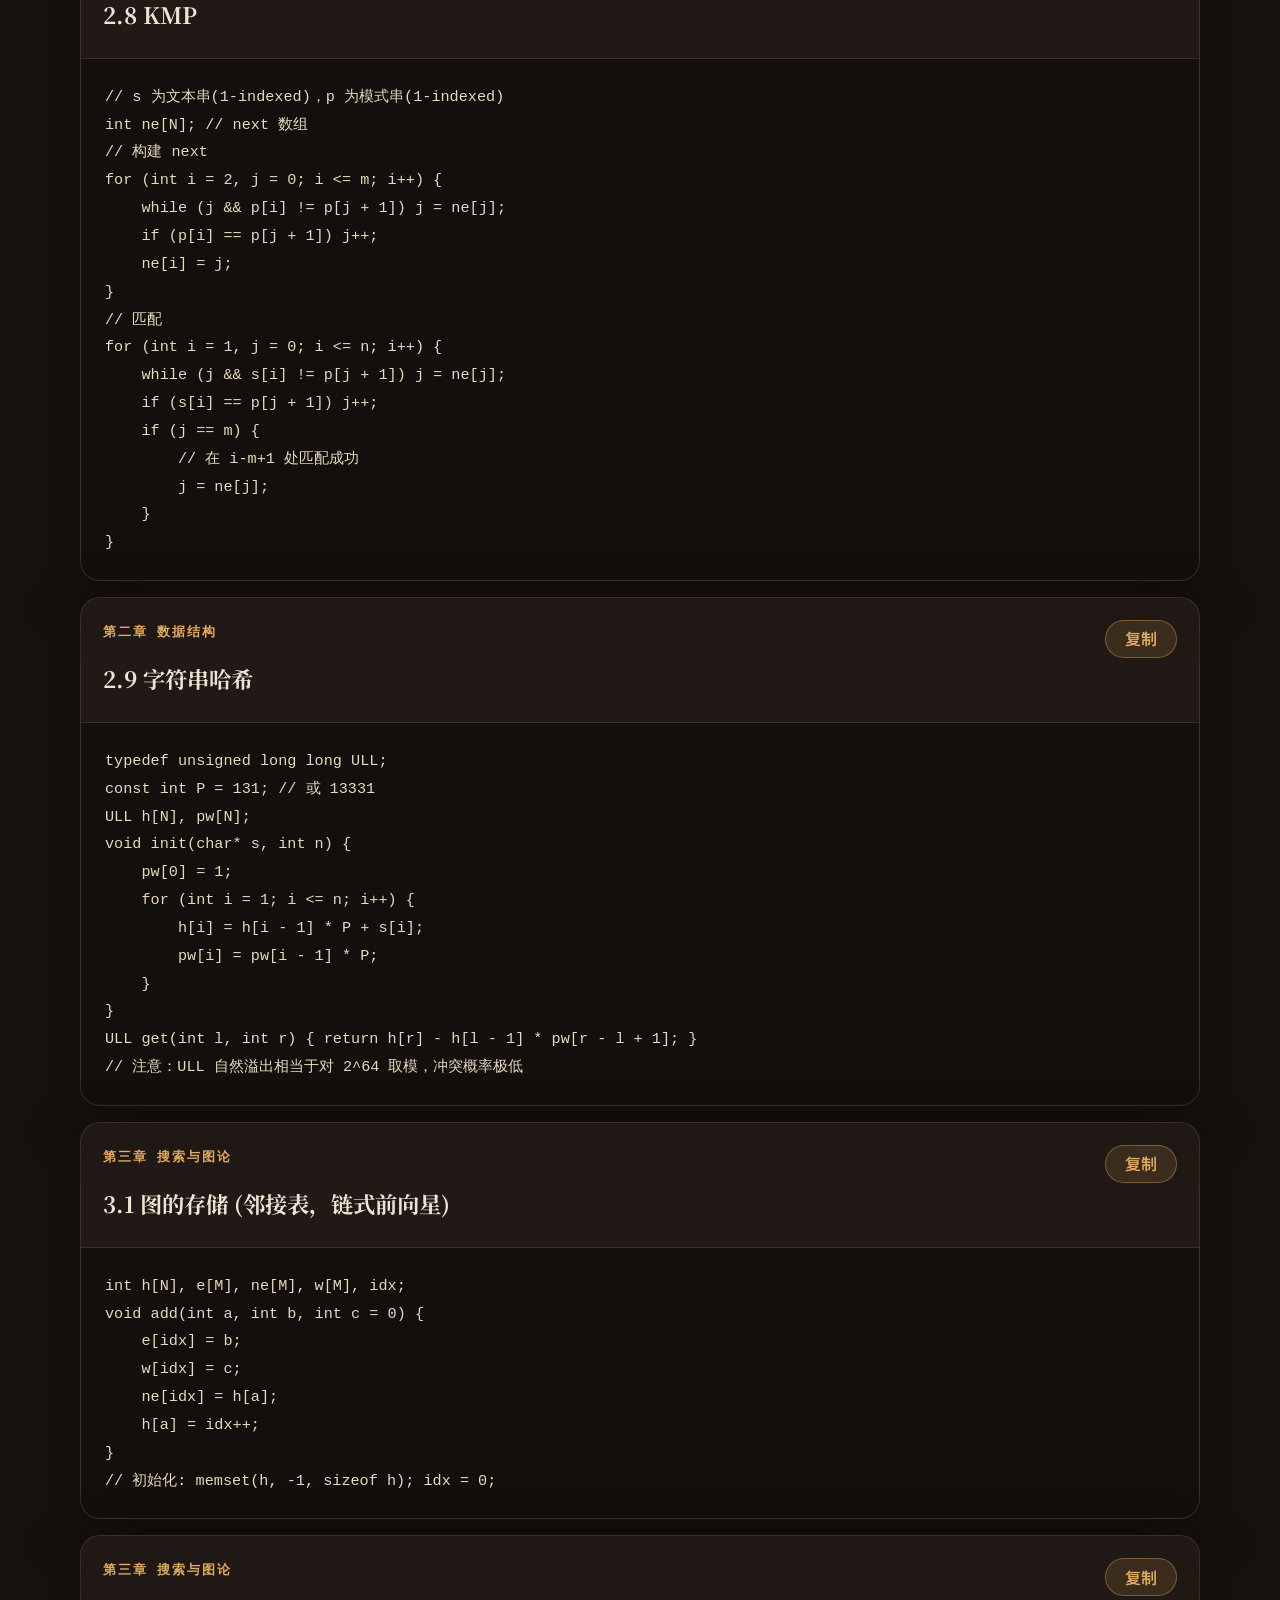
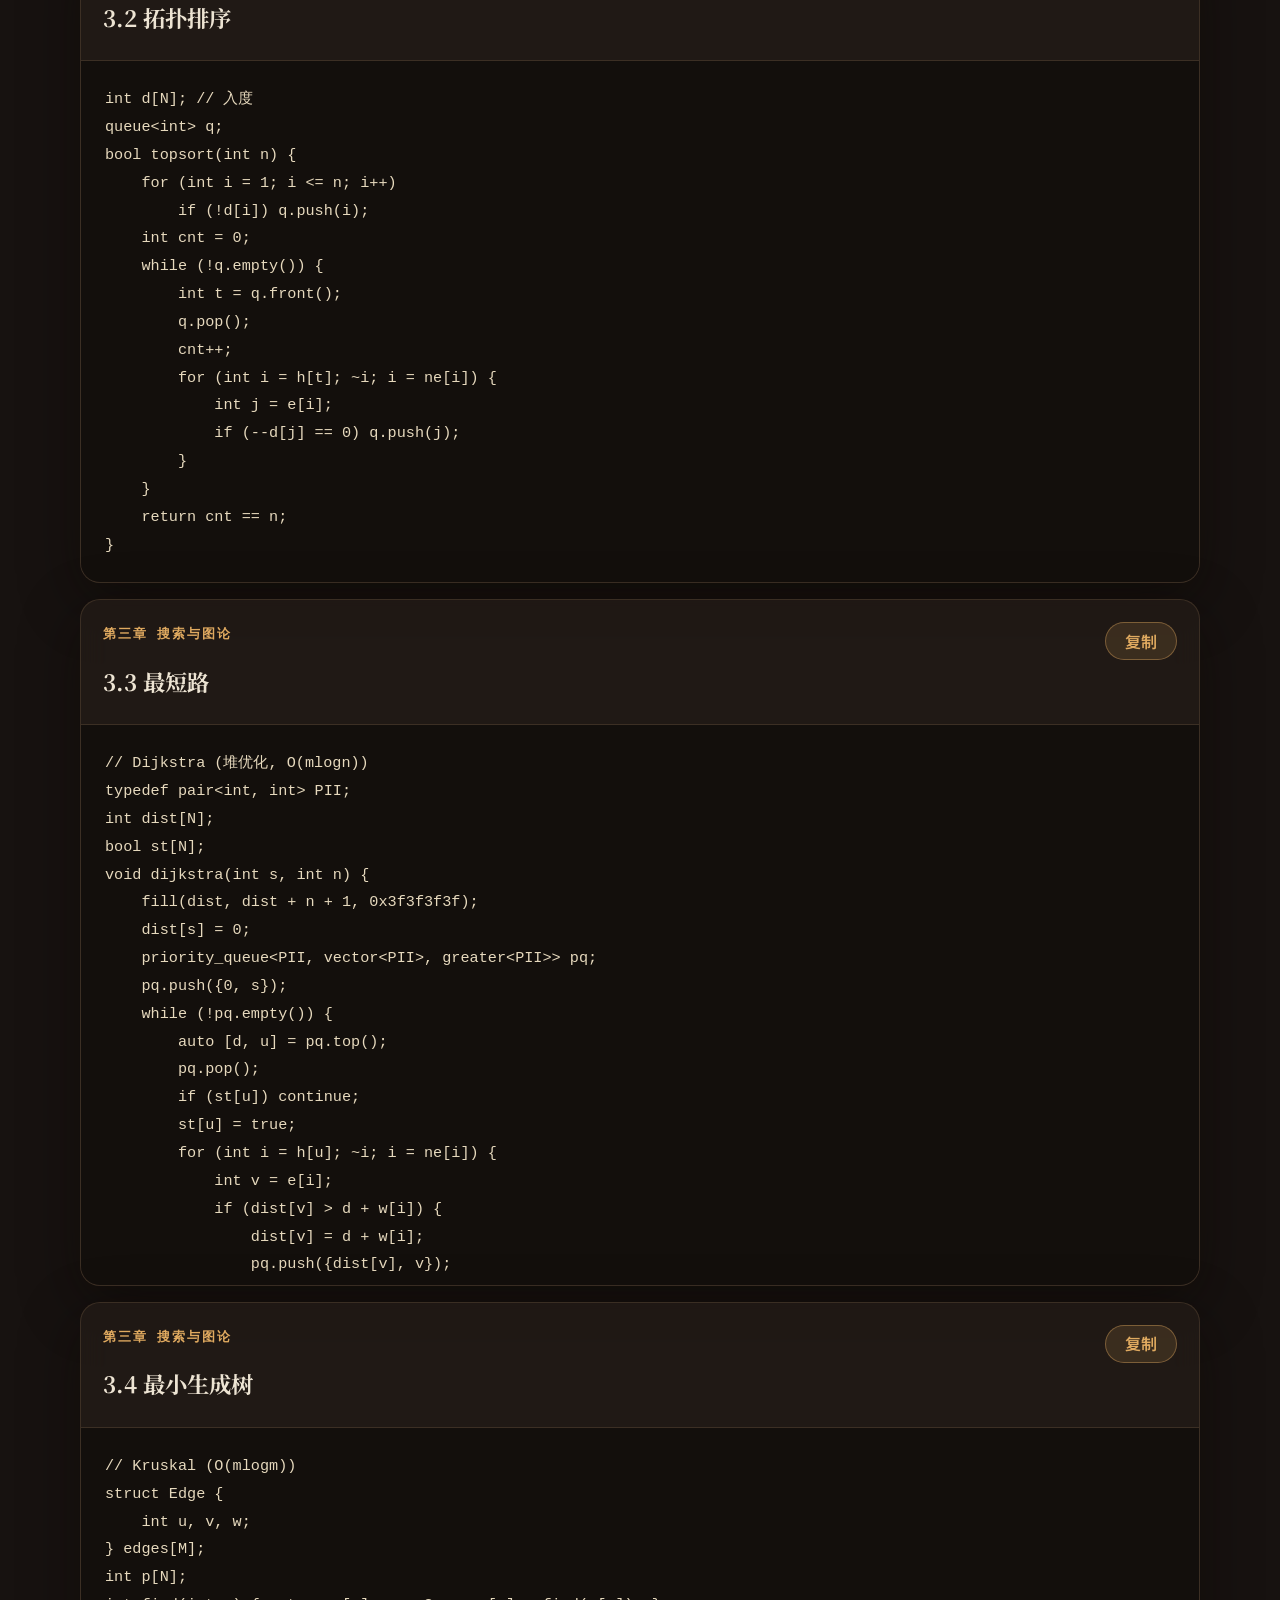
==== commit f20bb3f4: "主页改版为深夜书房风格：暖色调+衬线排版，新增照片幻灯片与悬浮唱机 - 整站换为暖咖啡色+台灯琥珀光晕的文艺暗色主题，标题改用 Noto Serif SC - material 照片按栏目整理进 as" ====
--- a/acm.html
+++ b/acm.html
@@ -7,8 +7,9 @@
   <title>ACM 模板库 | 失败尽常态</title>
   <link rel="preconnect" href="https://fonts.googleapis.com">
   <link rel="preconnect" href="https://fonts.gstatic.com" crossorigin>
-  <link href="https://fonts.googleapis.com/css2?family=Noto+Sans+SC:wght@400;500;700;900&family=JetBrains+Mono:wght@400;600;700&display=swap" rel="stylesheet">
-  <link rel="stylesheet" href="assets/css/style.css?v=20260610-2" />
+  <link href="https://fonts.googleapis.com/css2?family=Noto+Sans+SC:wght@400;500;700&family=Noto+Serif+SC:wght@500;600;700&family=JetBrains+Mono:wght@400;600&display=swap" rel="stylesheet">
+  <link rel="icon" href="data:image/svg+xml,<svg xmlns='http://www.w3.org/2000/svg' viewBox='0 0 100 100'><text y='.9em' font-size='90'>&#127982;</text></svg>">
+  <link rel="stylesheet" href="assets/css/style.css?v=20260707" />
 </head>
 <body class="template-page">
   <div class="site-bg"></div>
@@ -16,7 +17,7 @@
   <header class="header">
     <a class="logo" href="index.html" aria-label="回到首页">
       <span class="logo-mark">FS</span>
-      <span>FailStateNormal</span>
+      <span>失败尽常态</span>
     </a>
 
     <button class="nav-toggle" type="button" aria-label="打开导航" aria-expanded="false">
@@ -38,15 +39,15 @@
   </header>
 
   <main id="top">
-    <section class="template-hero section reveal">
+    <section class="template-hero section reveal" data-slides="it">
       <div>
         <p class="eyebrow">ACM / ICPC · C++ Templates</p>
         <h1>算法竞赛模板库</h1>
         <p class="hero-text">
-          由本地资料整理并内置为静态数据。支持目录跳转、关键词搜索、章节统计和代码块展示，方便之后继续扩充。
+          赛前想翻的东西都在这儿：目录跳转、关键词搜索、一键复制。写题写累了，右下角还有歌。
         </p>
         <div class="hero-actions">
-          <a class="button primary" href="#templates">开始查看</a>
+          <a class="button primary" href="#templates">开始翻阅</a>
           <a class="button ghost" href="index.html#archive">返回主页</a>
         </div>
       </div>
@@ -100,8 +101,9 @@
     <p>© <span id="year"></span> 失败尽常态 · ACM Templates</p>
   </footer>
 
-  <script src="assets/js/script.js?v=20260610-2"></script>
-  <script src="assets/data/acm-data.js?v=20260610-2"></script>
-  <script src="assets/js/acm.js?v=20260610-2"></script>
+  <script src="assets/js/script.js?v=20260707"></script>
+  <script src="assets/data/acm-data.js?v=20260707"></script>
+  <script src="assets/js/acm.js?v=20260707"></script>
+  <script src="assets/js/player.js?v=20260707"></script>
 </body>
 </html>
--- a/assets/css/style.css
+++ b/assets/css/style.css
@@ -1,15 +1,19 @@
 :root {
-  --bg: #080b12;
-  --panel: rgba(15, 23, 42, 0.72);
-  --panel-strong: rgba(15, 23, 42, 0.92);
-  --text: #e5e7eb;
-  --muted: #94a3b8;
-  --line: rgba(148, 163, 184, 0.22);
-  --accent: #22d3ee;
-  --accent-2: #8b5cf6;
-  --accent-3: #34d399;
-  --shadow: 0 24px 80px rgba(0, 0, 0, 0.42);
-  --radius: 24px;
+  --bg: #171210;
+  --panel: rgba(41, 32, 26, 0.58);
+  --panel-strong: rgba(36, 28, 23, 0.88);
+  --text: #ede4d3;
+  --muted: #a9997f;
+  --line: rgba(224, 186, 128, 0.14);
+  --accent: #e0aa60;
+  --accent-soft: rgba(224, 170, 96, 0.14);
+  --accent-2: #c98d76;
+  --accent-3: #a3b18a;
+  --shadow: 0 18px 60px rgba(10, 6, 3, 0.45);
+  --radius: 20px;
+  --serif: "Noto Serif SC", "Songti SC", serif;
+  --sans: "Noto Sans SC", system-ui, -apple-system, "Segoe UI", sans-serif;
+  --mono: "JetBrains Mono", monospace;
 }
 
 * {
@@ -25,8 +29,8 @@
   min-height: 100vh;
   color: var(--text);
   background: var(--bg);
-  font-family: "Noto Sans SC", system-ui, -apple-system, BlinkMacSystemFont, "Segoe UI", sans-serif;
-  line-height: 1.7;
+  font-family: var(--sans);
+  line-height: 1.85;
   overflow-x: hidden;
 }
 
@@ -34,26 +38,33 @@
   overflow: hidden;
 }
 
+/* —— 背景：一盏台灯的光晕 + 轻微纸纹 —— */
 .site-bg {
   position: fixed;
   inset: 0;
   z-index: -1;
   background:
-    radial-gradient(circle at 15% 15%, rgba(34, 211, 238, 0.18), transparent 28%),
-    radial-gradient(circle at 85% 10%, rgba(139, 92, 246, 0.22), transparent 30%),
-    radial-gradient(circle at 50% 85%, rgba(52, 211, 153, 0.12), transparent 35%),
-    linear-gradient(135deg, #080b12 0%, #0f172a 60%, #111827 100%);
+    radial-gradient(ellipse 60% 45% at 18% 8%, rgba(224, 170, 96, 0.16), transparent 70%),
+    radial-gradient(ellipse 45% 40% at 88% 22%, rgba(201, 141, 118, 0.10), transparent 70%),
+    radial-gradient(ellipse 55% 45% at 55% 95%, rgba(163, 177, 138, 0.07), transparent 70%),
+    linear-gradient(160deg, #1b1512 0%, #171210 55%, #14100e 100%);
+}
+
+.site-bg::before {
+  content: "";
+  position: absolute;
+  inset: 0;
+  opacity: 0.5;
+  background-image: url("data:image/svg+xml,%3Csvg xmlns='http://www.w3.org/2000/svg' width='140' height='140'%3E%3Cfilter id='n'%3E%3CfeTurbulence type='fractalNoise' baseFrequency='0.85' numOctaves='2'/%3E%3CfeColorMatrix values='0 0 0 0 1 0 0 0 0 0.92 0 0 0 0 0.8 0 0 0 0.04 0'/%3E%3C/filter%3E%3Crect width='140' height='140' filter='url(%23n)'/%3E%3C/svg%3E");
 }
 
 .site-bg::after {
   content: "";
   position: absolute;
   inset: 0;
-  background-image:
-    linear-gradient(rgba(255, 255, 255, 0.035) 1px, transparent 1px),
-    linear-gradient(90deg, rgba(255, 255, 255, 0.035) 1px, transparent 1px);
-  background-size: 42px 42px;
-  mask-image: linear-gradient(to bottom, black, transparent 85%);
+  background-image: radial-gradient(rgba(237, 228, 211, 0.05) 1px, transparent 1px);
+  background-size: 30px 30px;
+  mask-image: linear-gradient(to bottom, black, transparent 60%);
 }
 
 a {
@@ -61,6 +72,11 @@
   text-decoration: none;
 }
 
+::selection {
+  background: rgba(224, 170, 96, 0.32);
+}
+
+/* —— 顶栏 —— */
 .header {
   position: sticky;
   top: 0;
@@ -69,47 +85,71 @@
   align-items: center;
   justify-content: space-between;
   gap: 24px;
-  padding: 18px clamp(20px, 5vw, 72px);
+  padding: 16px clamp(20px, 5vw, 72px);
   border-bottom: 1px solid var(--line);
-  background: rgba(8, 11, 18, 0.72);
-  backdrop-filter: blur(18px);
+  background: rgba(23, 18, 16, 0.78);
+  backdrop-filter: blur(16px);
 }
 
 .logo {
   display: inline-flex;
   align-items: center;
   gap: 12px;
-  font-family: "JetBrains Mono", monospace;
-  font-weight: 700;
-  letter-spacing: -0.02em;
+  font-family: var(--serif);
+  font-weight: 600;
+  letter-spacing: 0.02em;
 }
 
 .logo-mark {
   display: grid;
-  width: 38px;
-  height: 38px;
+  width: 36px;
+  height: 36px;
   place-items: center;
-  border: 1px solid rgba(34, 211, 238, 0.45);
-  border-radius: 12px;
-  color: var(--accent);
-  background: rgba(34, 211, 238, 0.1);
-  box-shadow: 0 0 28px rgba(34, 211, 238, 0.18);
+  border: 1px solid rgba(224, 170, 96, 0.45);
+  border-radius: 50%;
+  color: var(--accent);
+  background: var(--accent-soft);
+  font-family: var(--mono);
+  font-size: 0.82rem;
+  box-shadow: 0 0 22px rgba(224, 170, 96, 0.14);
 }
 
 .nav {
   display: flex;
   align-items: center;
-  gap: 22px;
+  gap: 24px;
   color: var(--muted);
   font-size: 0.95rem;
 }
 
 .nav a {
-  transition: color 0.2s ease;
+  position: relative;
+  padding: 2px 0;
+  transition: color 0.25s ease;
+}
+
+.nav a::after {
+  content: "";
+  position: absolute;
+  left: 0;
+  right: 100%;
+  bottom: -3px;
+  height: 1px;
+  background: var(--accent);
+  transition: right 0.3s ease;
 }
 
 .nav a:hover {
   color: var(--text);
+}
+
+.nav a:hover::after,
+.nav a.active::after {
+  right: 0;
+}
+
+.nav a.active {
+  color: var(--accent);
 }
 
 .nav-toggle {
@@ -117,43 +157,43 @@
   width: 42px;
   height: 42px;
   border: 1px solid var(--line);
-  border-radius: 14px;
-  background: rgba(15, 23, 42, 0.7);
+  border-radius: 12px;
+  background: var(--panel);
   cursor: pointer;
 }
 
 .nav-toggle span {
   display: block;
   width: 18px;
-  height: 2px;
+  height: 1.5px;
   margin: 4px auto;
   background: var(--text);
   border-radius: 999px;
 }
 
+/* —— 版式 —— */
 .section {
   width: min(1120px, calc(100% - 40px));
   margin: 0 auto;
-  padding: 86px 0;
+  padding: 84px 0;
 }
 
 .hero {
   display: grid;
-  grid-template-columns: minmax(0, 1.05fr) minmax(320px, 0.95fr);
+  grid-template-columns: minmax(0, 1.05fr) minmax(300px, 0.85fr);
   align-items: center;
-  gap: 42px;
-  min-height: calc(100vh - 78px);
-  padding-top: 64px;
+  gap: 48px;
+  min-height: calc(100vh - 76px);
+  padding-top: 56px;
 }
 
 .eyebrow {
-  margin: 0 0 12px;
-  color: var(--accent);
-  font-family: "JetBrains Mono", monospace;
-  font-size: 0.84rem;
-  font-weight: 700;
-  letter-spacing: 0.08em;
-  text-transform: uppercase;
+  margin: 0 0 14px;
+  color: var(--accent);
+  font-family: var(--mono);
+  font-size: 0.82rem;
+  font-weight: 600;
+  letter-spacing: 0.14em;
 }
 
 h1,
@@ -163,28 +203,33 @@
   margin-top: 0;
 }
 
+h1,
+h2 {
+  font-family: var(--serif);
+  font-weight: 600;
+}
+
 h1 {
-  margin-bottom: 4px;
-  font-size: clamp(3.5rem, 10vw, 7.6rem);
-  line-height: 0.98;
-  letter-spacing: -0.09em;
+  margin-bottom: 10px;
+  font-size: clamp(2.8rem, 7vw, 5.2rem);
+  line-height: 1.12;
+  letter-spacing: 0.04em;
 }
 
 .subtitle {
-  margin-bottom: 26px;
-  color: transparent;
-  background: linear-gradient(90deg, var(--accent), var(--accent-2), var(--accent-3));
-  background-clip: text;
-  -webkit-background-clip: text;
-  font-family: "JetBrains Mono", monospace;
-  font-size: clamp(1.3rem, 3vw, 2.1rem);
-  font-weight: 700;
+  margin-bottom: 24px;
+  color: var(--accent);
+  font-family: var(--mono);
+  font-size: clamp(1rem, 2.2vw, 1.3rem);
+  font-weight: 600;
+  letter-spacing: 0.08em;
+  opacity: 0.85;
 }
 
 .hero-text {
-  max-width: 640px;
+  max-width: 600px;
   color: var(--muted);
-  font-size: 1.08rem;
+  font-size: 1.06rem;
 }
 
 .hero-actions,
@@ -192,7 +237,7 @@
   display: flex;
   flex-wrap: wrap;
   gap: 14px;
-  margin-top: 28px;
+  margin-top: 30px;
 }
 
 .button,
@@ -201,29 +246,38 @@
   align-items: center;
   justify-content: center;
   min-height: 46px;
-  padding: 0 18px;
+  padding: 0 22px;
   border: 1px solid var(--line);
   border-radius: 999px;
-  font-weight: 700;
-  transition: transform 0.2s ease, border-color 0.2s ease, background 0.2s ease;
+  font-weight: 600;
+  letter-spacing: 0.04em;
+  transition: transform 0.25s ease, border-color 0.25s ease, background 0.25s ease, color 0.25s ease;
 }
 
 .button:hover,
 .link-row a:hover {
   transform: translateY(-2px);
-  border-color: rgba(34, 211, 238, 0.55);
+  border-color: rgba(224, 170, 96, 0.55);
+  color: var(--accent);
 }
 
 .button.primary {
-  border-color: transparent;
-  color: #04111b;
-  background: linear-gradient(135deg, var(--accent), var(--accent-3));
+  border-color: rgba(224, 170, 96, 0.5);
+  color: #241a10;
+  background: linear-gradient(135deg, #e8bb78, #d99e58);
+  box-shadow: 0 8px 28px rgba(224, 170, 96, 0.22);
+}
+
+.button.primary:hover {
+  color: #241a10;
+  border-color: rgba(224, 170, 96, 0.8);
 }
 
 .button.ghost {
-  background: rgba(15, 23, 42, 0.58);
-}
-
+  background: rgba(41, 32, 26, 0.45);
+}
+
+/* —— 卡片基底 —— */
 .terminal-card,
 .glass-card,
 .project-card,
@@ -231,58 +285,154 @@
   border: 1px solid var(--line);
   background: var(--panel);
   box-shadow: var(--shadow);
-  backdrop-filter: blur(18px);
-}
-
-.terminal-card {
+  backdrop-filter: blur(14px);
+}
+
+/* —— 首页照片墙（拍立得叠放） —— */
+.hero-gallery {
+  position: relative;
+  justify-self: center;
+  width: min(340px, 82vw);
+  aspect-ratio: 4 / 4.6;
+}
+
+.hero-gallery .polaroid {
+  position: absolute;
+  inset: 0;
+  padding: 14px 14px 52px;
+  border: 1px solid rgba(224, 186, 128, 0.18);
+  border-radius: 8px;
+  background: linear-gradient(170deg, #2b2119, #241b15);
+  box-shadow: var(--shadow);
+  transform: rotate(2.4deg);
+}
+
+.hero-gallery .polaroid::before {
+  content: "";
+  position: absolute;
+  inset: -10px 10px auto auto;
+  width: 84px;
+  height: 26px;
+  border-radius: 3px;
+  background: rgba(224, 170, 96, 0.22);
+  transform: rotate(-4deg);
+}
+
+.hero-gallery .polaroid-back {
+  inset: 14px -16px -14px 16px;
+  transform: rotate(-3deg);
+  filter: brightness(0.75);
+}
+
+.hero-gallery .frame {
+  position: relative;
+  width: 100%;
+  height: calc(100% - 38px);
   overflow: hidden;
-  border-radius: var(--radius);
-  transform: rotate(1deg);
-}
-
-.terminal-top {
+  border-radius: 4px;
+  background: #1c1512;
+}
+
+.hero-gallery .caption {
+  position: absolute;
+  right: 18px;
+  bottom: 14px;
+  left: 18px;
   display: flex;
-  gap: 8px;
-  padding: 16px;
-  border-bottom: 1px solid var(--line);
-  background: rgba(15, 23, 42, 0.9);
-}
-
-.terminal-top span {
-  width: 12px;
-  height: 12px;
-  border-radius: 50%;
-  background: #ef4444;
-}
-
-.terminal-top span:nth-child(2) {
-  background: #f59e0b;
-}
-
-.terminal-top span:nth-child(3) {
-  background: #22c55e;
-}
-
-pre {
-  margin: 0;
-  padding: 24px;
-  overflow: auto;
-  color: #d1fae5;
-  font-family: "JetBrains Mono", monospace;
-  font-size: clamp(0.82rem, 1.5vw, 0.98rem);
-}
-
+  align-items: center;
+  justify-content: space-between;
+  gap: 10px;
+  color: var(--muted);
+  font-family: var(--serif);
+  font-size: 0.92rem;
+  letter-spacing: 0.06em;
+}
+
+.hero-gallery .caption code {
+  color: rgba(224, 170, 96, 0.75);
+  font-family: var(--mono);
+  font-size: 0.72rem;
+}
+
+/* —— 交叉淡入幻灯片 —— */
+.slide-fade {
+  position: absolute;
+  inset: 0;
+  overflow: hidden;
+}
+
+.slide-fade img {
+  position: absolute;
+  inset: 0;
+  width: 100%;
+  height: 100%;
+  object-fit: cover;
+  opacity: 0;
+  transition: opacity 1.8s ease;
+  will-change: opacity;
+}
+
+.slide-fade img.on {
+  opacity: 1;
+}
+
+/* 栏目卡片里的幻灯片：垫底、半透明、带暗角渐变保证可读性 */
+.hub-card,
+.page-hero,
+.template-hero {
+  position: relative;
+}
+
+.hub-card .slide-fade {
+  z-index: 0;
+  border-radius: inherit;
+}
+
+.hub-card .slide-fade img {
+  opacity: 0;
+}
+
+.hub-card .slide-fade img.on {
+  opacity: 0.42;
+}
+
+.hub-card .slide-fade::after {
+  content: "";
+  position: absolute;
+  inset: 0;
+  background: linear-gradient(180deg, rgba(30, 23, 18, 0.42) 0%, rgba(26, 20, 16, 0.82) 62%, rgba(24, 18, 14, 0.94) 100%);
+}
+
+.hub-card > *:not(.slide-fade) {
+  position: relative;
+  z-index: 1;
+}
+
+/* 内容页大标题背后的幻灯片：更淡，像旧照片衬底 */
+.page-hero .slide-fade,
+.template-hero .slide-fade {
+  z-index: -1;
+  border-radius: 24px;
+  mask-image: radial-gradient(ellipse 85% 90% at 70% 40%, black 30%, transparent 78%);
+}
+
+.page-hero .slide-fade img.on,
+.template-hero .slide-fade img.on {
+  opacity: 0.16;
+}
+
+/* —— 段落标题 —— */
 .section-heading {
   max-width: 720px;
-  margin-bottom: 28px;
+  margin-bottom: 30px;
 }
 
 .section-heading h2,
 .contact-card h2 {
-  margin-bottom: 10px;
-  font-size: clamp(2rem, 4vw, 3.4rem);
-  line-height: 1.1;
-  letter-spacing: -0.04em;
+  margin-bottom: 12px;
+  font-size: clamp(1.9rem, 3.6vw, 2.9rem);
+  line-height: 1.2;
+  letter-spacing: 0.03em;
 }
 
 .section-heading p:not(.eyebrow),
@@ -304,12 +454,28 @@
 
 .big-card,
 .contact-card {
-  padding: 30px;
+  padding: 32px;
+}
+
+.big-card h3 {
+  font-family: var(--serif);
+  font-size: 1.4rem;
+  letter-spacing: 0.03em;
 }
 
 .big-card p,
 .project-card p {
   color: var(--muted);
+}
+
+.big-card code,
+.hero-text code {
+  padding: 1px 6px;
+  border-radius: 6px;
+  color: var(--accent);
+  background: var(--accent-soft);
+  font-family: var(--mono);
+  font-size: 0.85em;
 }
 
 .stats {
@@ -325,13 +491,14 @@
 .stat-card strong {
   display: block;
   color: var(--accent);
-  font-family: "JetBrains Mono", monospace;
-  font-size: 2rem;
-  line-height: 1;
+  font-family: var(--serif);
+  font-size: 1.9rem;
+  line-height: 1.3;
 }
 
 .stat-card span {
   color: var(--muted);
+  font-size: 0.95rem;
 }
 
 .card-grid {
@@ -342,46 +509,53 @@
 
 .project-card {
   position: relative;
-  min-height: 260px;
-  padding: 26px;
+  min-height: 250px;
+  padding: 28px;
   overflow: hidden;
 }
 
 .project-card::before {
   content: "";
   position: absolute;
-  inset: auto -30px -50px auto;
-  width: 140px;
-  height: 140px;
+  inset: auto -36px -56px auto;
+  width: 150px;
+  height: 150px;
   border-radius: 50%;
-  background: rgba(34, 211, 238, 0.12);
+  background: radial-gradient(circle, rgba(224, 170, 96, 0.12), transparent 70%);
+}
+
+.project-card h3 {
+  font-family: var(--serif);
+  letter-spacing: 0.03em;
 }
 
 .card-tag {
   display: inline-flex;
-  margin-bottom: 18px;
-  padding: 4px 10px;
-  border: 1px solid rgba(34, 211, 238, 0.3);
+  margin-bottom: 16px;
+  padding: 3px 12px;
+  border: 1px solid rgba(224, 170, 96, 0.3);
   border-radius: 999px;
   color: var(--accent);
-  font-family: "JetBrains Mono", monospace;
-  font-size: 0.78rem;
+  background: rgba(23, 18, 16, 0.4);
+  font-family: var(--mono);
+  font-size: 0.76rem;
+  letter-spacing: 0.05em;
 }
 
 .project-card a {
   position: absolute;
-  bottom: 24px;
-  color: var(--accent);
-  font-weight: 700;
+  bottom: 26px;
+  color: var(--accent);
+  font-weight: 600;
 }
 
 .contact-section {
-  padding-bottom: 60px;
+  padding-bottom: 72px;
 }
 
 .contact-card {
   text-align: center;
-  background: linear-gradient(135deg, rgba(34, 211, 238, 0.12), rgba(139, 92, 246, 0.12)), var(--panel-strong);
+  background: linear-gradient(150deg, rgba(224, 170, 96, 0.10), rgba(201, 141, 118, 0.08)), var(--panel-strong);
 }
 
 .contact-card .link-row {
@@ -389,16 +563,25 @@
 }
 
 .footer {
-  padding: 28px 20px 42px;
+  padding: 30px 20px 44px;
   color: var(--muted);
   text-align: center;
   border-top: 1px solid var(--line);
+  font-size: 0.92rem;
+}
+
+.footer .footer-note {
+  margin: 6px 0 0;
+  font-family: var(--serif);
+  font-size: 0.88rem;
+  opacity: 0.75;
+  letter-spacing: 0.08em;
 }
 
 .reveal {
   opacity: 0;
   transform: translateY(18px);
-  transition: opacity 0.7s ease, transform 0.7s ease;
+  transition: opacity 0.8s ease, transform 0.8s ease;
 }
 
 .reveal.visible {
@@ -406,91 +589,11 @@
   transform: translateY(0);
 }
 
-@media (max-width: 860px) {
-  .nav-toggle {
-    display: block;
-  }
-
-  .nav {
-    position: fixed;
-    top: 77px;
-    right: 20px;
-    left: 20px;
-    display: none;
-    flex-direction: column;
-    align-items: stretch;
-    padding: 18px;
-    border: 1px solid var(--line);
-    border-radius: 18px;
-    background: rgba(8, 11, 18, 0.95);
-  }
-
-  .nav.open {
-    display: flex;
-  }
-
-  .nav a {
-    padding: 10px 12px;
-  }
-
-  .hero,
-  .about-grid,
-  .card-grid {
-    grid-template-columns: 1fr;
-  }
-
-  .hero {
-    min-height: auto;
-  }
-
-  .terminal-card {
-    transform: none;
-  }
-}
-
-@media (max-width: 540px) {
-  .section {
-    width: min(100% - 28px, 1120px);
-    padding: 62px 0;
-  }
-
-  .header {
-    padding: 14px;
-  }
-
-  .logo span:last-child {
-    display: none;
-  }
-
-  h1 {
-    letter-spacing: -0.08em;
-  }
-
-  .stats {
-    grid-template-columns: 1fr;
-  }
-
-  .big-card,
-  .contact-card,
-  .project-card {
-    padding: 20px;
-  }
-}
-
-.template-page .reveal {
-  opacity: 1;
-  transform: none;
-}
-
-/* Content archive sections */
+/* —— 内容归档区 —— */
 .analysis-grid,
 .overview-grid {
   display: grid;
   gap: 18px;
-}
-
-.analysis-grid,
-.overview-grid {
   grid-template-columns: repeat(3, 1fr);
 }
 
@@ -505,7 +608,7 @@
   border-radius: var(--radius);
   background: var(--panel);
   box-shadow: var(--shadow);
-  backdrop-filter: blur(18px);
+  backdrop-filter: blur(14px);
 }
 
 .analysis-card,
@@ -515,6 +618,12 @@
   padding: 26px;
 }
 
+.analysis-card h3 {
+  font-family: var(--serif);
+  font-size: 1.3rem;
+  letter-spacing: 0.03em;
+}
+
 .analysis-card p,
 .analysis-card li,
 .overview-grid span {
@@ -526,9 +635,20 @@
   padding-left: 20px;
 }
 
+.analysis-card li::marker {
+  color: rgba(224, 170, 96, 0.6);
+}
+
 .subsection-title {
-  margin-bottom: 16px;
+  margin-bottom: 18px;
+  font-family: var(--serif);
   font-size: 1.5rem;
+  letter-spacing: 0.04em;
+}
+
+.subsection-title::before {
+  content: "◦ ";
+  color: var(--accent);
 }
 
 .overview-grid article {
@@ -543,10 +663,6 @@
 .overview-grid span {
   display: block;
   font-size: 0.95rem;
-}
-
-.nav a.active {
-  color: var(--accent);
 }
 
 .hub-grid {
@@ -556,16 +672,29 @@
 }
 
 .hub-card {
+  display: flex;
+  min-height: 300px;
+  flex-direction: column;
+  align-items: flex-start;
+  padding: 28px;
+  overflow: hidden;
   border: 1px solid var(--line);
   border-radius: var(--radius);
   background: var(--panel);
   box-shadow: var(--shadow);
-  backdrop-filter: blur(18px);
-  display: flex;
-  min-height: 300px;
-  flex-direction: column;
-  align-items: flex-start;
-  padding: 26px;
+  backdrop-filter: blur(14px);
+  transition: transform 0.3s ease, border-color 0.3s ease;
+}
+
+.hub-card:hover {
+  transform: translateY(-4px);
+  border-color: rgba(224, 170, 96, 0.35);
+}
+
+.hub-card h3 {
+  font-family: var(--serif);
+  font-size: 1.45rem;
+  letter-spacing: 0.04em;
 }
 
 .hub-card p,
@@ -583,13 +712,13 @@
 }
 
 .page-hero {
-  padding-top: 86px;
-  padding-bottom: 42px;
+  padding-top: 80px;
+  padding-bottom: 40px;
 }
 
 .page-hero h1 {
   max-width: 900px;
-  font-size: clamp(3rem, 8vw, 6.4rem);
+  font-size: clamp(2.6rem, 6vw, 4.6rem);
 }
 
 .content-group + .content-group {
@@ -600,21 +729,14 @@
   margin-bottom: 12px;
 }
 
-@media (max-width: 980px) {
-  .hub-grid {
-    grid-template-columns: 1fr;
-  }
-}
-
-@media (max-width: 540px) {
-  .hub-card {
-    padding: 18px;
-  }
-}
-
-/* ACM template page */
+/* —— ACM 模板页 —— */
+.template-page .reveal {
+  opacity: 1;
+  transform: none;
+}
+
 .template-page h1 {
-  font-size: clamp(3rem, 8vw, 6.2rem);
+  font-size: clamp(2.6rem, 6vw, 4.6rem);
 }
 
 .template-hero {
@@ -622,20 +744,20 @@
   grid-template-columns: minmax(0, 1.1fr) minmax(280px, 0.55fr);
   align-items: center;
   gap: 28px;
-  padding-top: 76px;
+  padding-top: 72px;
 }
 
 .template-hero code,
 .search-panel label {
   color: var(--accent);
-  font-family: "JetBrains Mono", monospace;
+  font-family: var(--mono);
 }
 
 .template-summary h2 {
   margin-bottom: 8px;
   color: var(--accent);
-  font-family: "JetBrains Mono", monospace;
-  font-size: 2rem;
+  font-family: var(--mono);
+  font-size: 1.9rem;
 }
 
 .search-panel {
@@ -649,16 +771,16 @@
   min-height: 52px;
   padding: 0 16px;
   border: 1px solid var(--line);
-  border-radius: 16px;
+  border-radius: 14px;
   color: var(--text);
-  background: rgba(8, 11, 18, 0.72);
+  background: rgba(23, 18, 16, 0.68);
   font: inherit;
   outline: none;
 }
 
 .search-panel input:focus {
-  border-color: rgba(34, 211, 238, 0.65);
-  box-shadow: 0 0 0 4px rgba(34, 211, 238, 0.1);
+  border-color: rgba(224, 170, 96, 0.6);
+  box-shadow: 0 0 0 4px rgba(224, 170, 96, 0.1);
 }
 
 .catalog-list,
@@ -673,6 +795,7 @@
 
 .catalog-card h3 {
   margin-bottom: 14px;
+  font-family: var(--serif);
 }
 
 .catalog-card div {
@@ -682,8 +805,8 @@
 }
 
 .catalog-card a {
-  padding: 6px 10px;
-  border: 1px solid rgba(148, 163, 184, 0.2);
+  padding: 6px 12px;
+  border: 1px solid rgba(224, 186, 128, 0.18);
   border-radius: 999px;
   color: var(--muted);
   font-size: 0.9rem;
@@ -692,7 +815,7 @@
 
 .catalog-card a:hover {
   color: var(--accent);
-  border-color: rgba(34, 211, 238, 0.45);
+  border-color: rgba(224, 170, 96, 0.45);
   transform: translateY(-1px);
 }
 
@@ -712,39 +835,290 @@
 
 .template-card-head h3 {
   margin-bottom: 0;
-  font-size: 1.45rem;
+  font-family: var(--serif);
+  font-size: 1.4rem;
 }
 
 .copy-button {
   min-width: 72px;
   min-height: 38px;
-  border: 1px solid rgba(34, 211, 238, 0.4);
+  border: 1px solid rgba(224, 170, 96, 0.4);
   border-radius: 999px;
   color: var(--accent);
-  background: rgba(34, 211, 238, 0.08);
+  background: var(--accent-soft);
   font: inherit;
-  font-weight: 700;
+  font-weight: 600;
   cursor: pointer;
+  transition: background 0.2s ease;
+}
+
+.copy-button:hover {
+  background: rgba(224, 170, 96, 0.24);
+}
+
+pre {
+  margin: 0;
+  padding: 24px;
+  overflow: auto;
+  color: #e6d9bd;
+  font-family: var(--mono);
+  font-size: clamp(0.82rem, 1.5vw, 0.95rem);
+  line-height: 1.7;
 }
 
 .template-card pre {
   max-height: 560px;
-  background: rgba(2, 6, 23, 0.65);
+  background: rgba(16, 12, 10, 0.72);
 }
 
 .loading-card {
   color: var(--muted);
+}
+
+/* —— 悬浮音乐播放器 —— */
+.music-player {
+  position: fixed;
+  right: 22px;
+  bottom: 22px;
+  z-index: 40;
+  display: flex;
+  align-items: center;
+  gap: 12px;
+  max-width: calc(100vw - 44px);
+  padding: 10px 16px 10px 10px;
+  border: 1px solid rgba(224, 186, 128, 0.22);
+  border-radius: 999px;
+  background: rgba(30, 23, 18, 0.92);
+  box-shadow: 0 14px 44px rgba(8, 5, 3, 0.55);
+  backdrop-filter: blur(18px);
+  transition: transform 0.35s ease, opacity 0.35s ease;
+}
+
+.music-player.collapsed .mp-body {
+  display: none;
+}
+
+.music-player.collapsed {
+  padding: 8px;
+}
+
+.mp-disc {
+  position: relative;
+  flex: none;
+  width: 44px;
+  height: 44px;
+  border: none;
+  border-radius: 50%;
+  background:
+    radial-gradient(circle at 50% 50%, #e0aa60 0 17%, #2a211a 18% 30%, #1c1512 31% 44%, #2a211a 45% 58%, #1c1512 59% 74%, #2a211a 75% 100%);
+  box-shadow: inset 0 0 0 1px rgba(224, 186, 128, 0.3), 0 4px 14px rgba(8, 5, 3, 0.5);
+  cursor: pointer;
+  animation: mp-spin 9s linear infinite;
+  animation-play-state: paused;
+}
+
+.music-player.playing .mp-disc {
+  animation-play-state: running;
+}
+
+.mp-disc::after {
+  content: "";
+  position: absolute;
+  top: 50%;
+  left: 50%;
+  width: 6px;
+  height: 6px;
+  border-radius: 50%;
+  background: #171210;
+  transform: translate(-50%, -50%);
+}
+
+@keyframes mp-spin {
+  to {
+    transform: rotate(360deg);
+  }
+}
+
+.mp-body {
+  display: flex;
+  align-items: center;
+  gap: 12px;
+  min-width: 0;
+}
+
+.mp-info {
+  min-width: 0;
+  max-width: 200px;
+}
+
+.mp-title {
+  overflow: hidden;
+  color: var(--text);
+  font-size: 0.86rem;
+  font-weight: 600;
+  white-space: nowrap;
+  text-overflow: ellipsis;
+}
+
+.mp-progress {
+  position: relative;
+  height: 3px;
+  margin-top: 6px;
+  border-radius: 999px;
+  background: rgba(224, 186, 128, 0.16);
+  cursor: pointer;
+}
+
+.mp-progress-bar {
+  position: absolute;
+  top: 0;
+  bottom: 0;
+  left: 0;
+  width: 0%;
+  border-radius: 999px;
+  background: linear-gradient(90deg, var(--accent), var(--accent-2));
+}
+
+.mp-controls {
+  display: flex;
+  align-items: center;
+  gap: 4px;
+}
+
+.mp-controls button {
+  display: grid;
+  width: 34px;
+  height: 34px;
+  place-items: center;
+  padding: 0;
+  border: none;
+  border-radius: 50%;
+  color: var(--text);
+  background: transparent;
+  font-size: 0.95rem;
+  cursor: pointer;
+  transition: background 0.2s ease, color 0.2s ease;
+}
+
+.mp-controls button:hover {
+  color: var(--accent);
+  background: var(--accent-soft);
+}
+
+.mp-controls .mp-play {
+  border: 1px solid rgba(224, 186, 128, 0.35);
+  color: var(--accent);
+}
+
+.mp-controls svg {
+  display: block;
+  width: 14px;
+  height: 14px;
+  fill: currentColor;
+}
+
+.mp-hint {
+  position: absolute;
+  right: 8px;
+  bottom: calc(100% + 10px);
+  padding: 6px 14px;
+  border: 1px solid var(--line);
+  border-radius: 999px;
+  color: var(--muted);
+  background: rgba(30, 23, 18, 0.94);
+  font-size: 0.78rem;
+  white-space: nowrap;
+  opacity: 0;
+  pointer-events: none;
+  transition: opacity 0.4s ease;
+}
+
+.music-player.show-hint .mp-hint {
+  opacity: 1;
+}
+
+/* —— 响应式 —— */
+@media (max-width: 860px) {
+  .nav-toggle {
+    display: block;
+  }
+
+  .nav {
+    position: fixed;
+    top: 74px;
+    right: 20px;
+    left: 20px;
+    display: none;
+    flex-direction: column;
+    align-items: stretch;
+    padding: 18px;
+    border: 1px solid var(--line);
+    border-radius: 18px;
+    background: rgba(23, 18, 16, 0.97);
+  }
+
+  .nav.open {
+    display: flex;
+  }
+
+  .nav a {
+    padding: 10px 12px;
+  }
+
+  .nav a::after {
+    display: none;
+  }
+
+  .hero,
+  .about-grid,
+  .card-grid {
+    grid-template-columns: 1fr;
+  }
+
+  .hero {
+    min-height: auto;
+    padding-top: 48px;
+  }
+
+  .hero-gallery {
+    margin-top: 12px;
+  }
 }
 
 @media (max-width: 980px) {
   .analysis-grid,
   .overview-grid,
-  .template-hero {
+  .template-hero,
+  .hub-grid {
     grid-template-columns: 1fr;
   }
 }
 
 @media (max-width: 540px) {
+  .section {
+    width: min(100% - 28px, 1120px);
+    padding: 60px 0;
+  }
+
+  .header {
+    padding: 14px;
+  }
+
+  .logo span:last-child {
+    display: none;
+  }
+
+  .stats {
+    grid-template-columns: 1fr;
+  }
+
+  .big-card,
+  .contact-card,
+  .project-card,
+  .hub-card {
+    padding: 20px;
+  }
+
   .analysis-card,
   .search-panel,
   .template-summary,
@@ -761,4 +1135,13 @@
   .copy-button {
     width: 100%;
   }
-}
+
+  .music-player {
+    right: 12px;
+    bottom: 12px;
+  }
+
+  .mp-info {
+    max-width: 120px;
+  }
+}
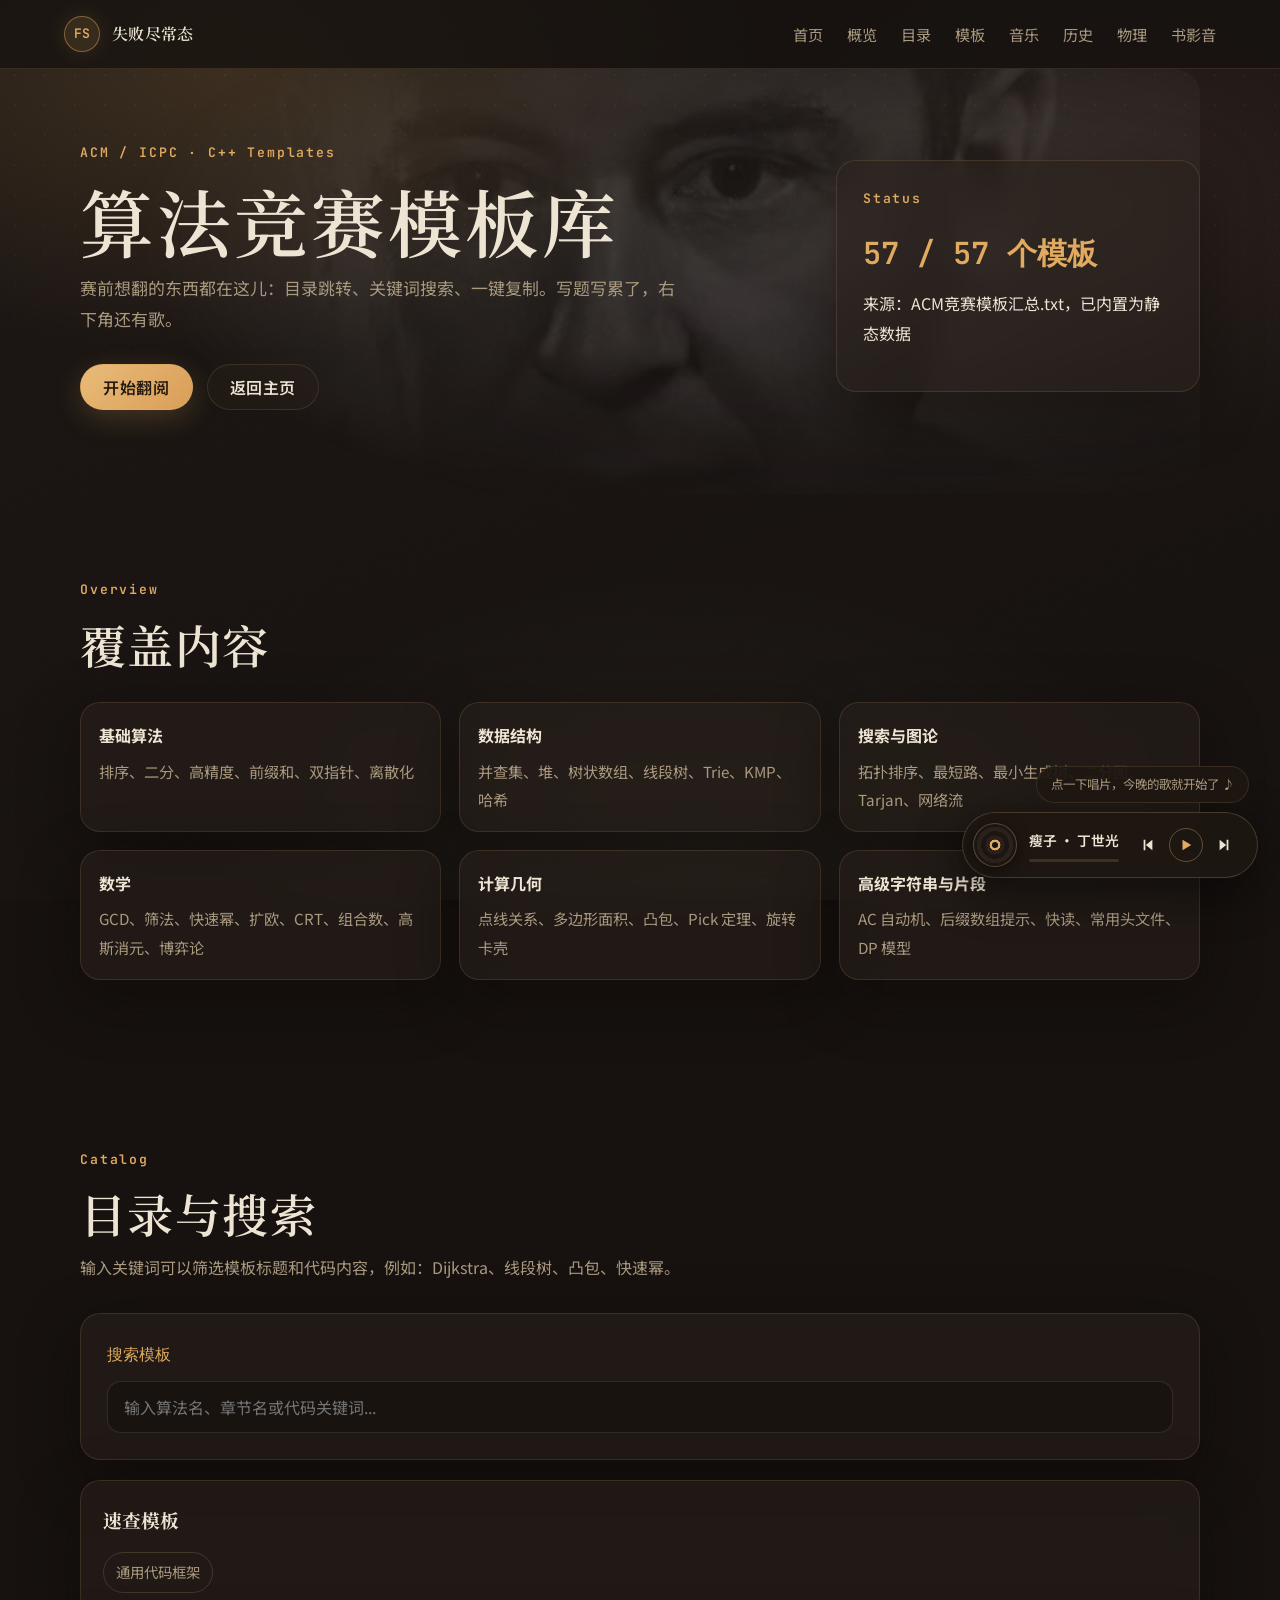
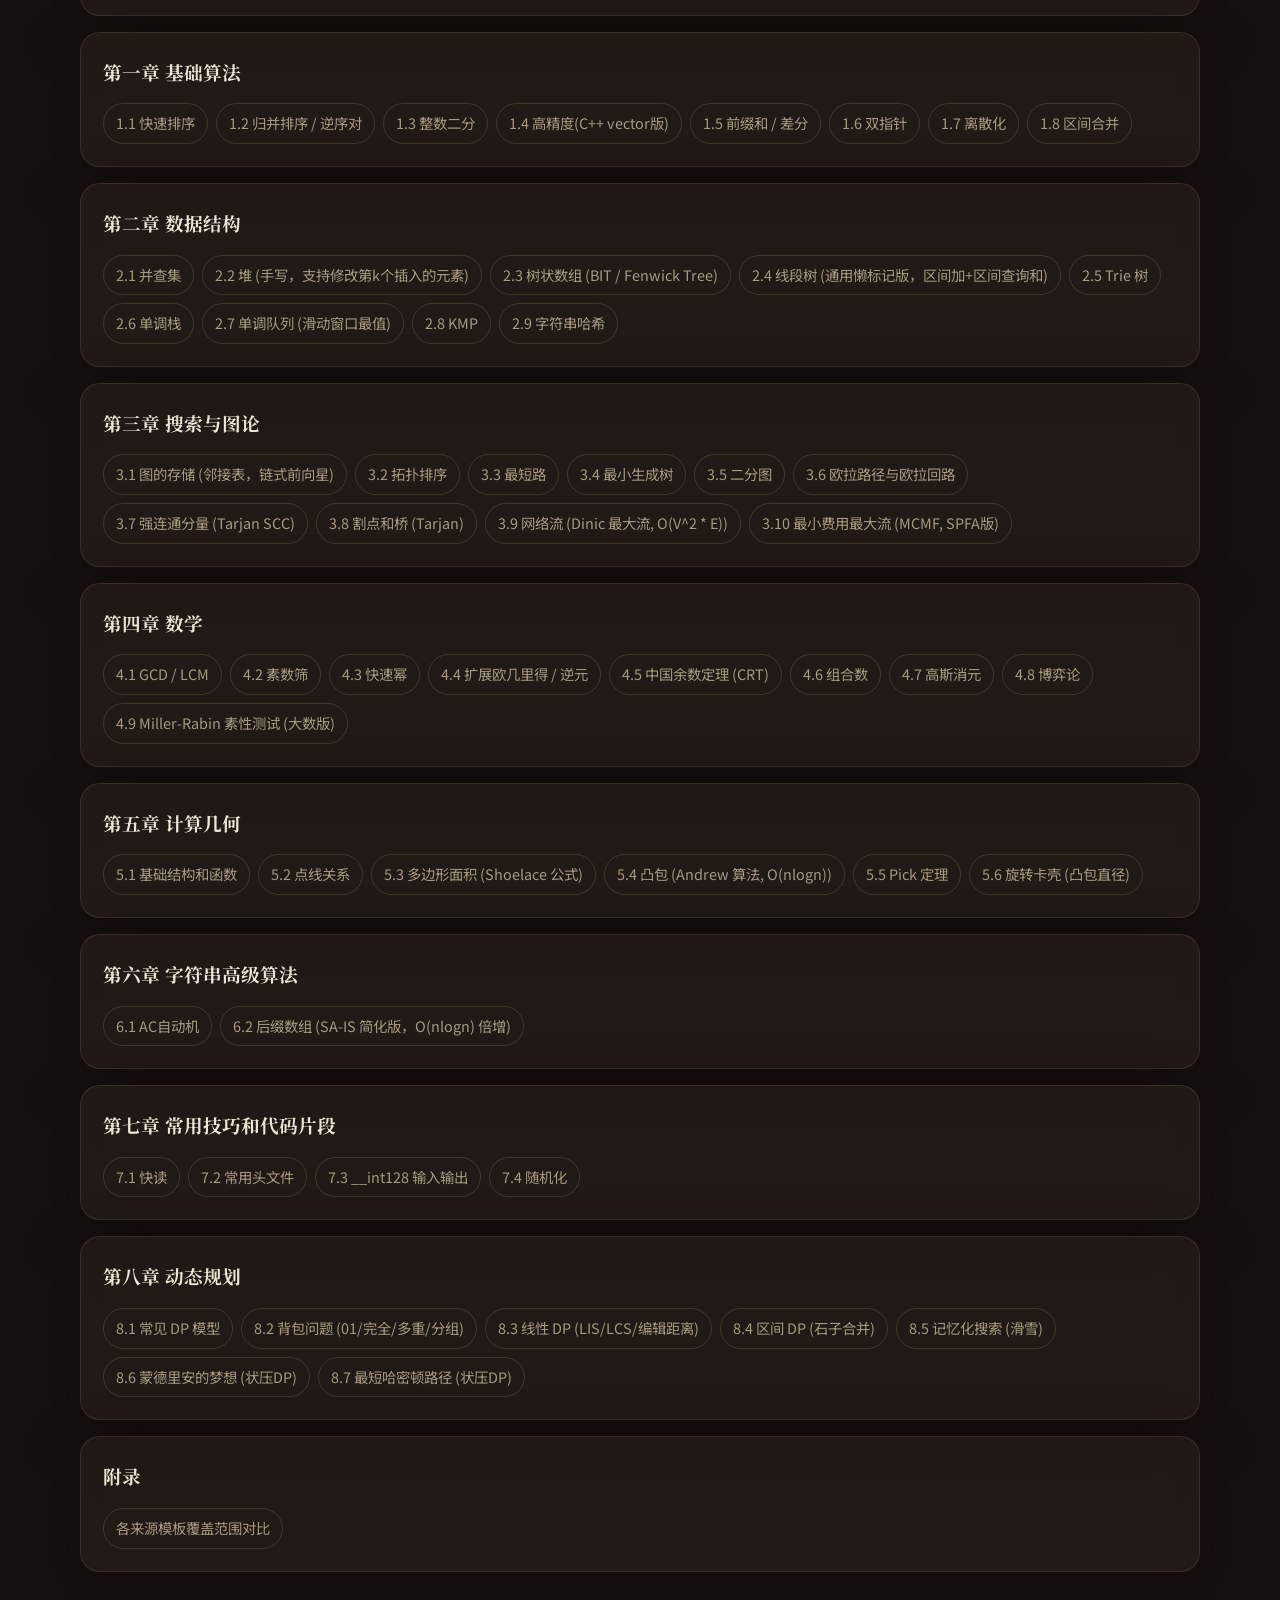
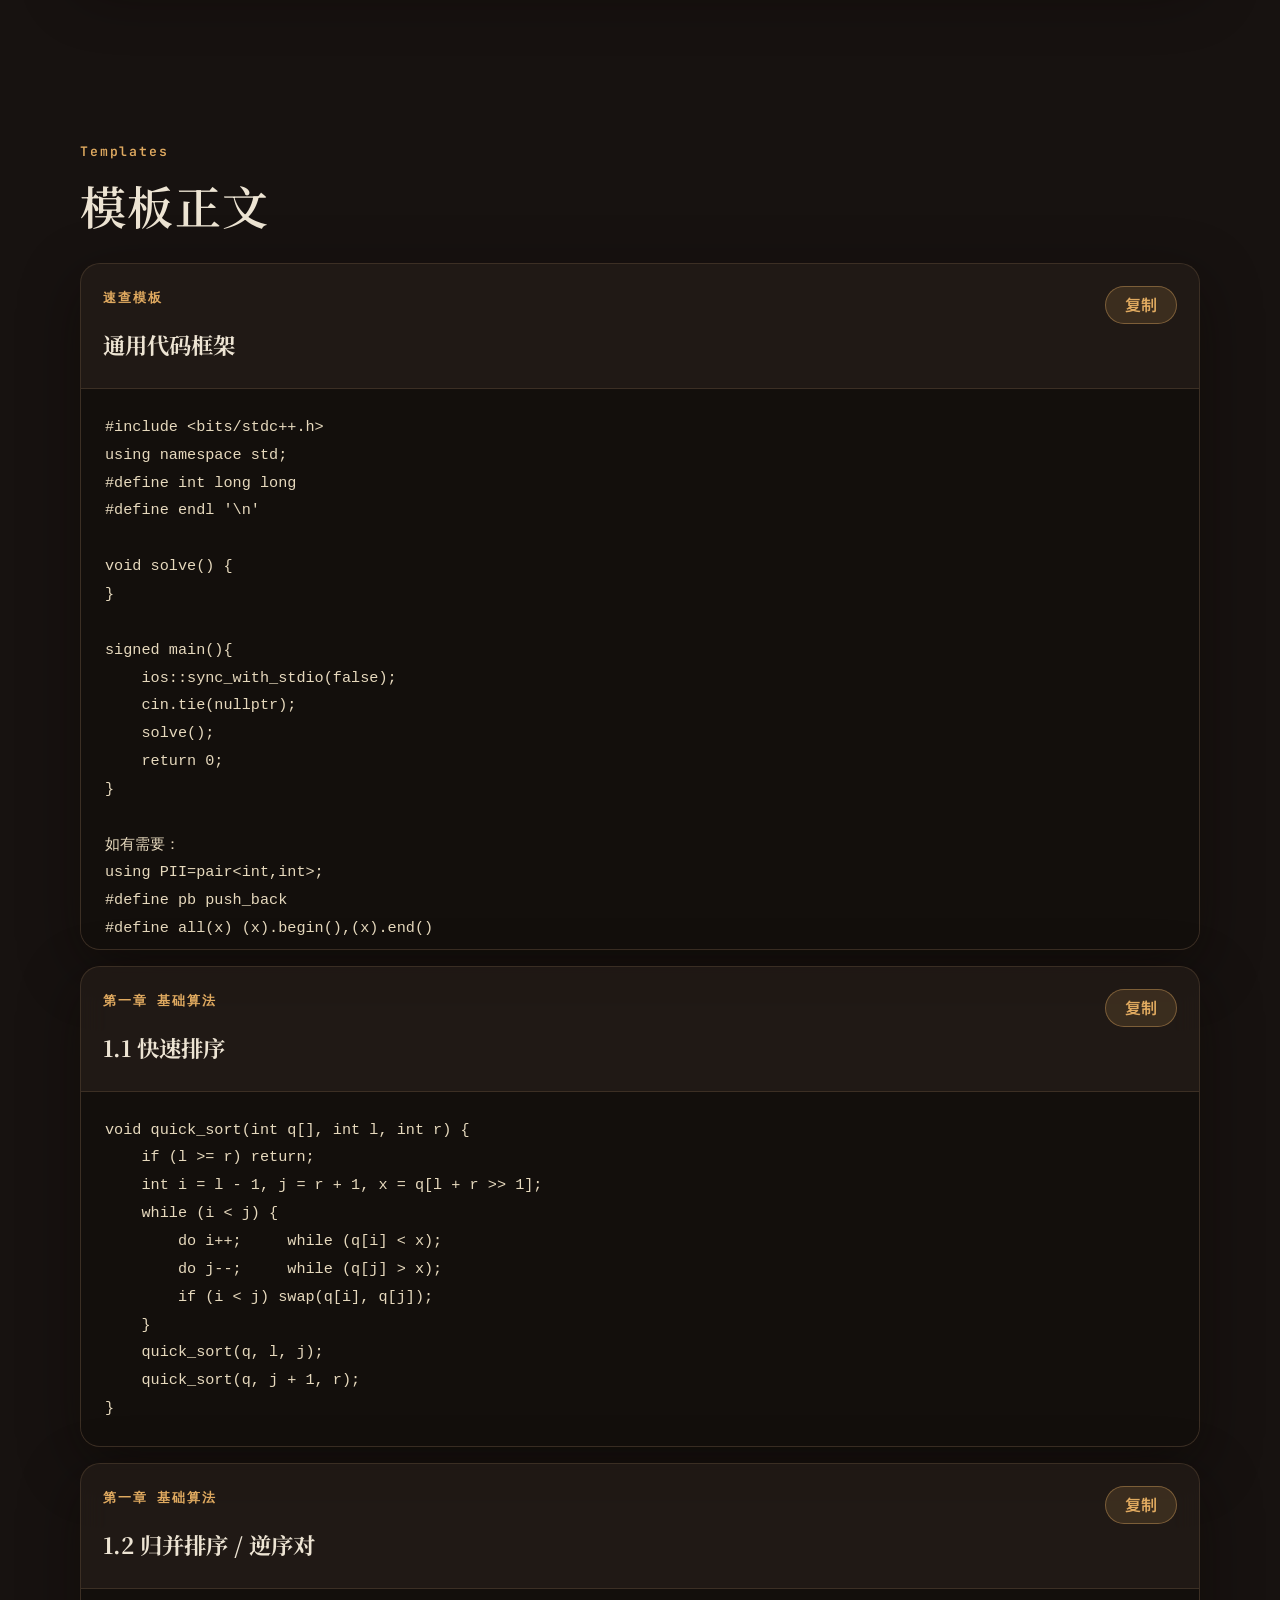
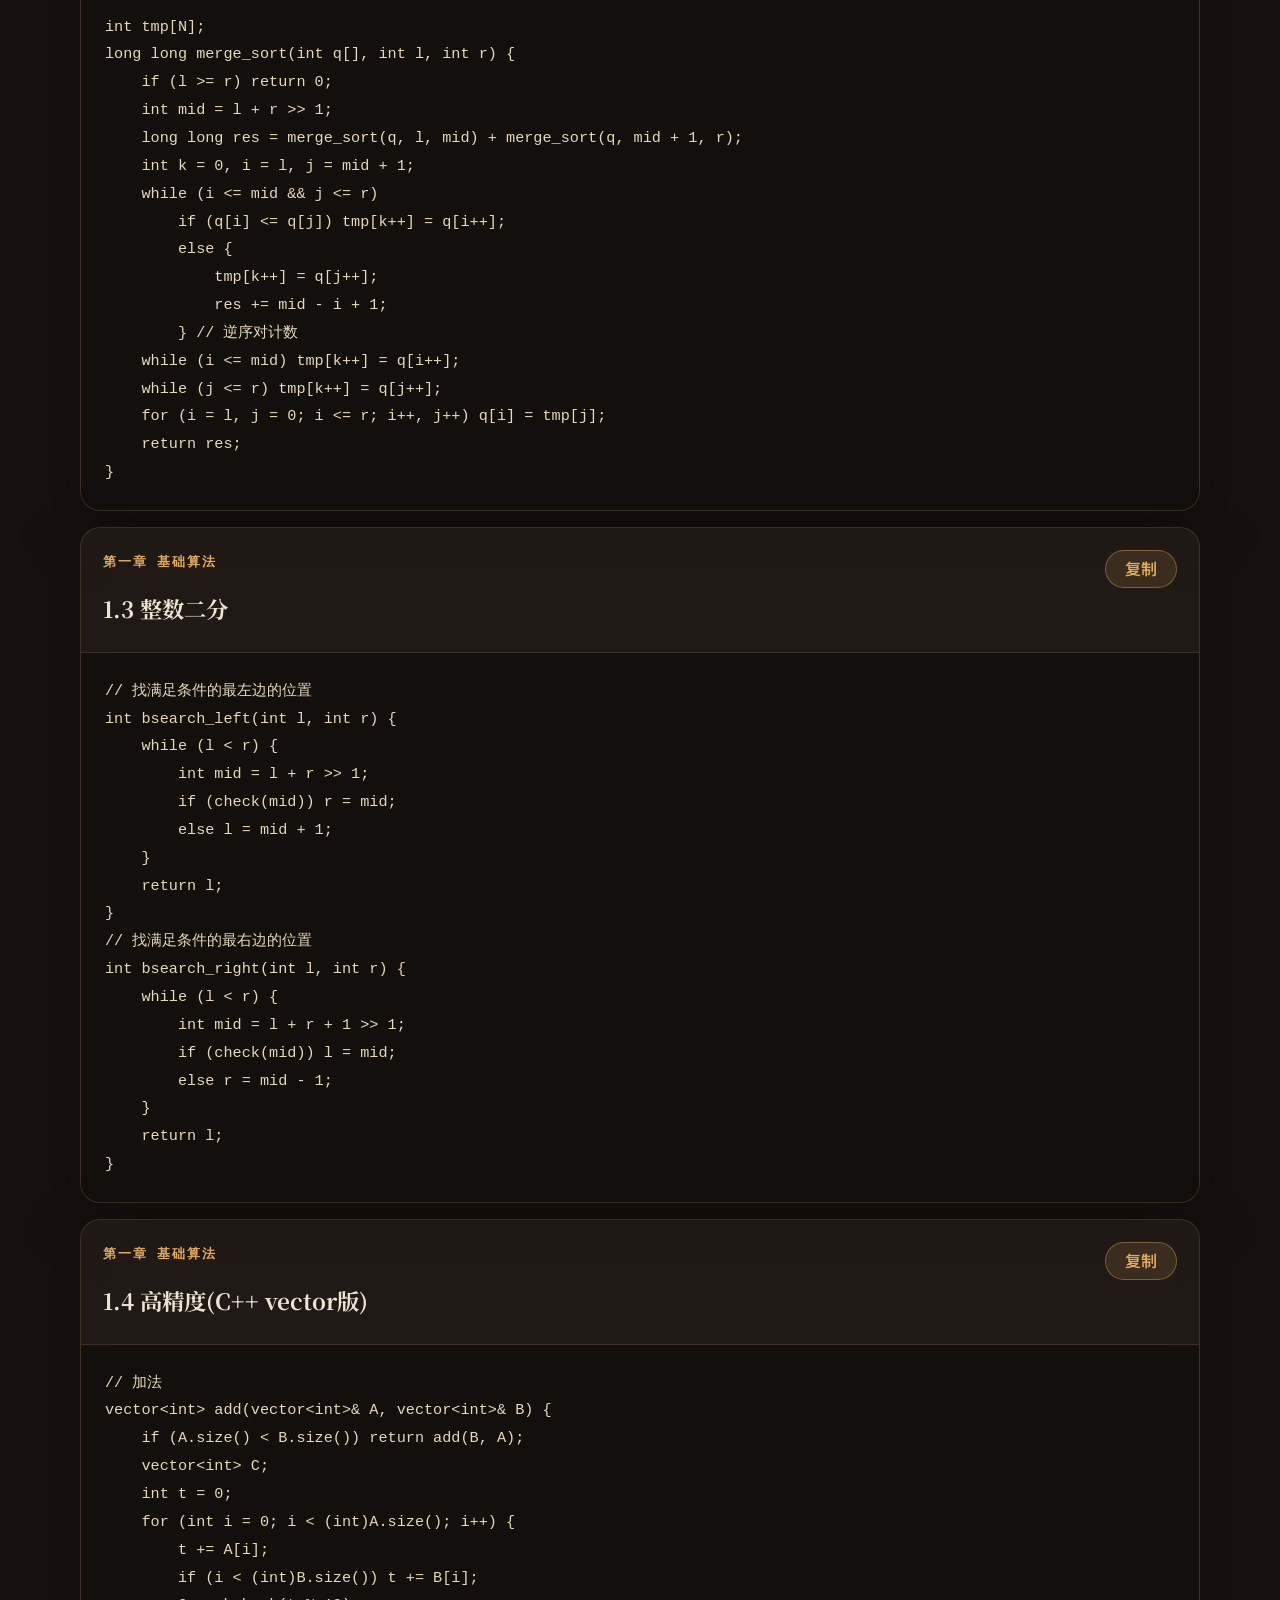
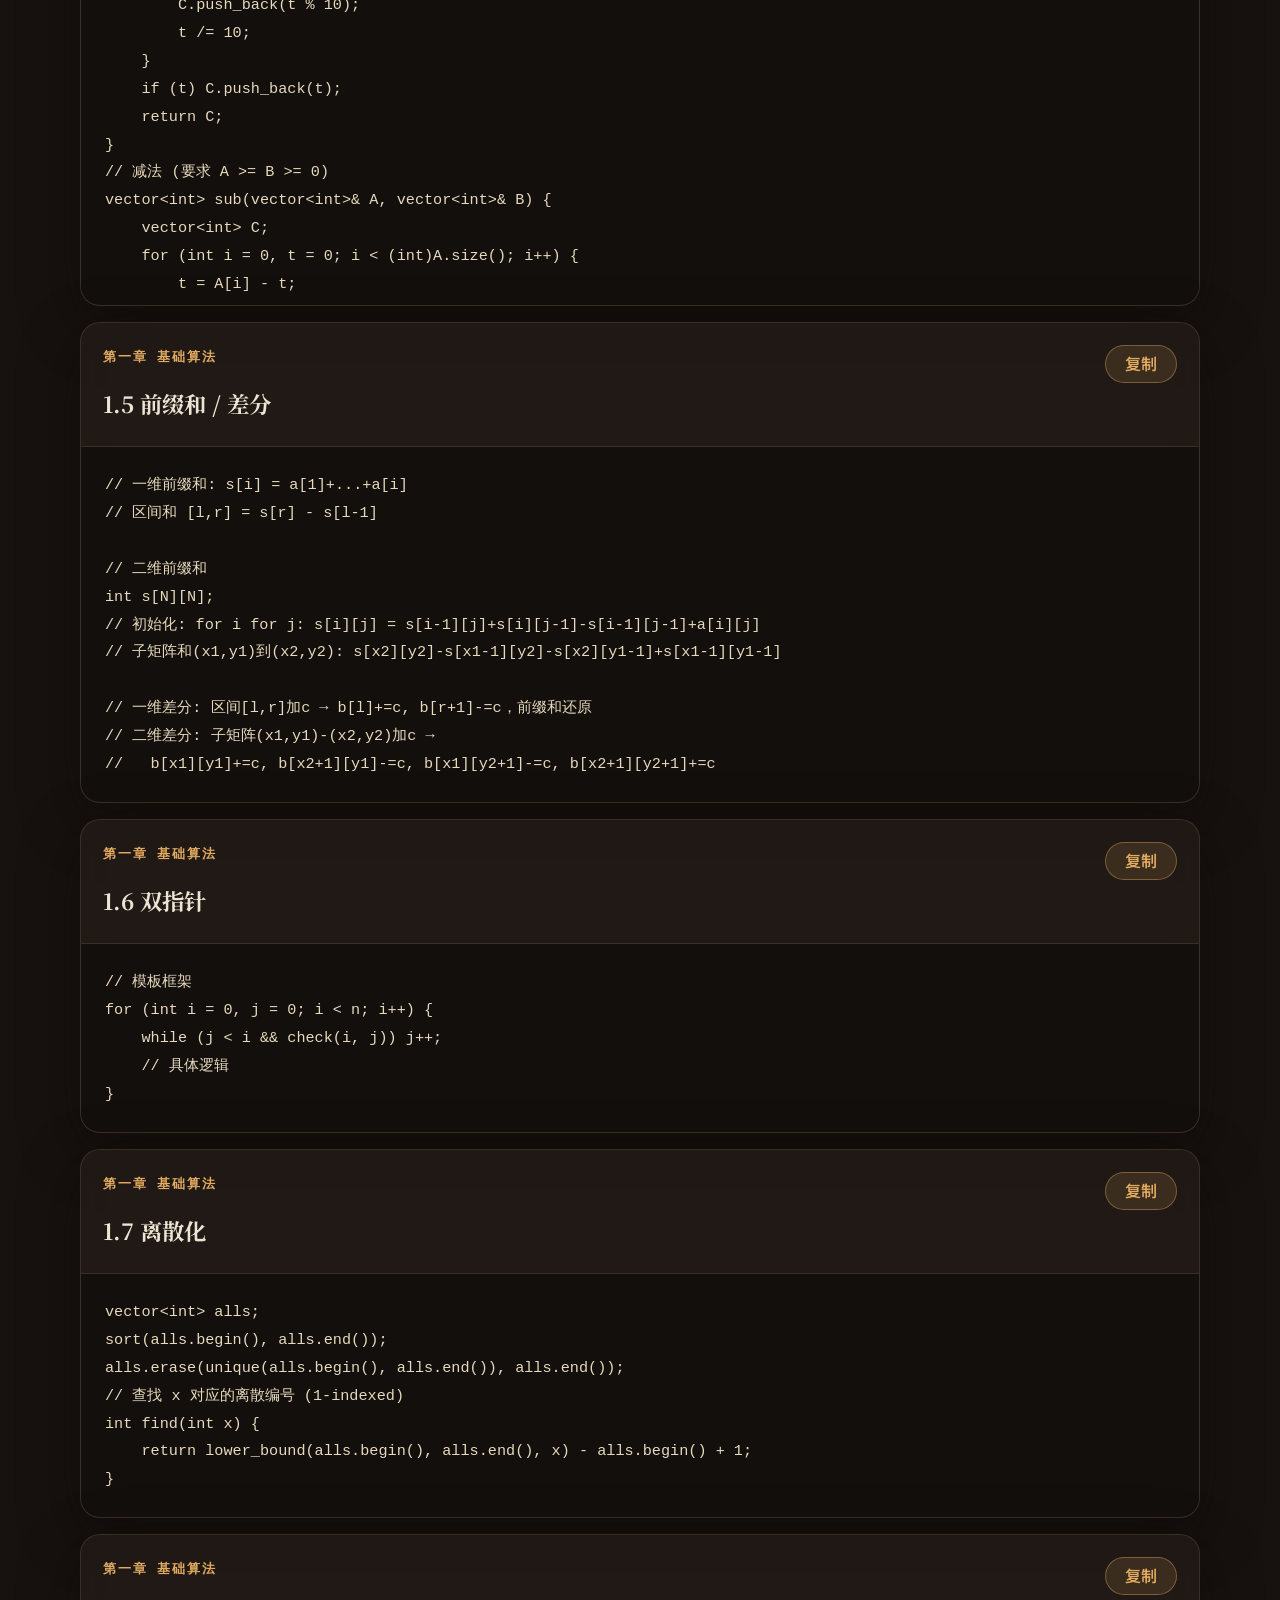
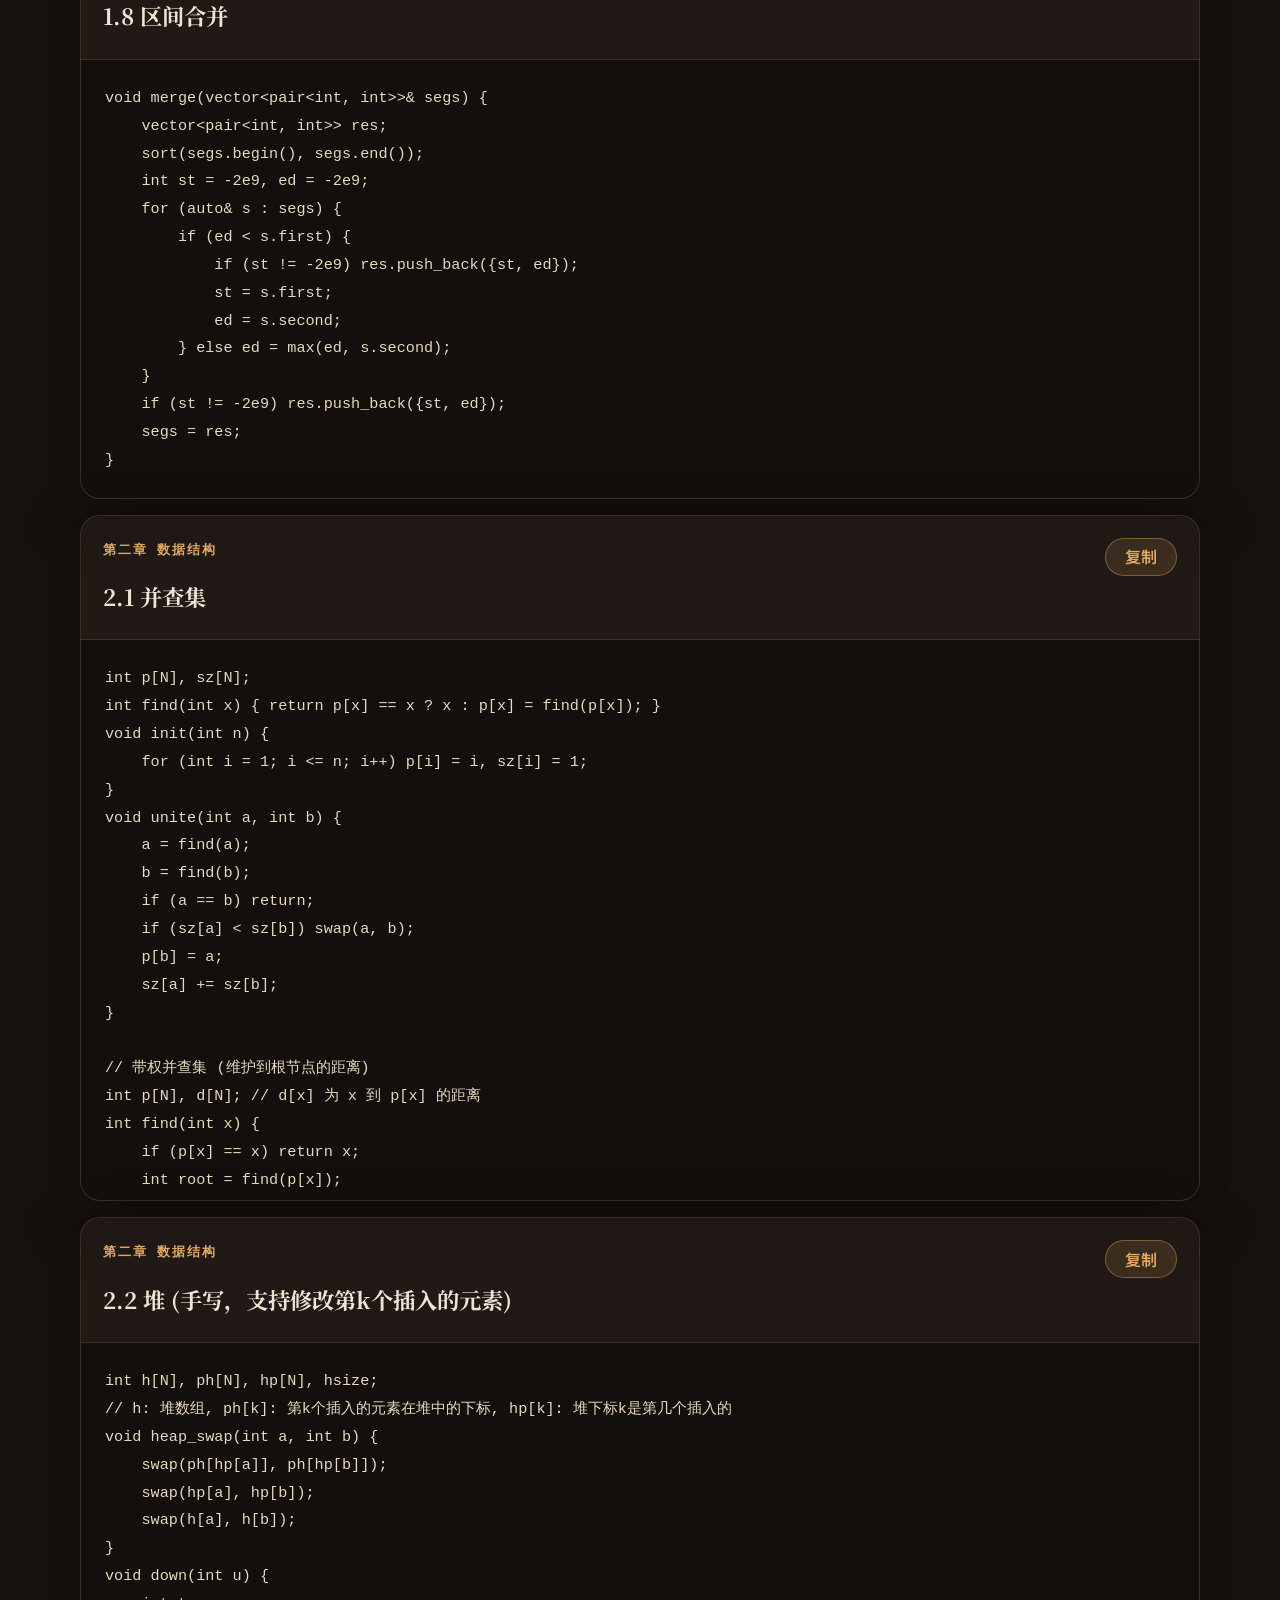
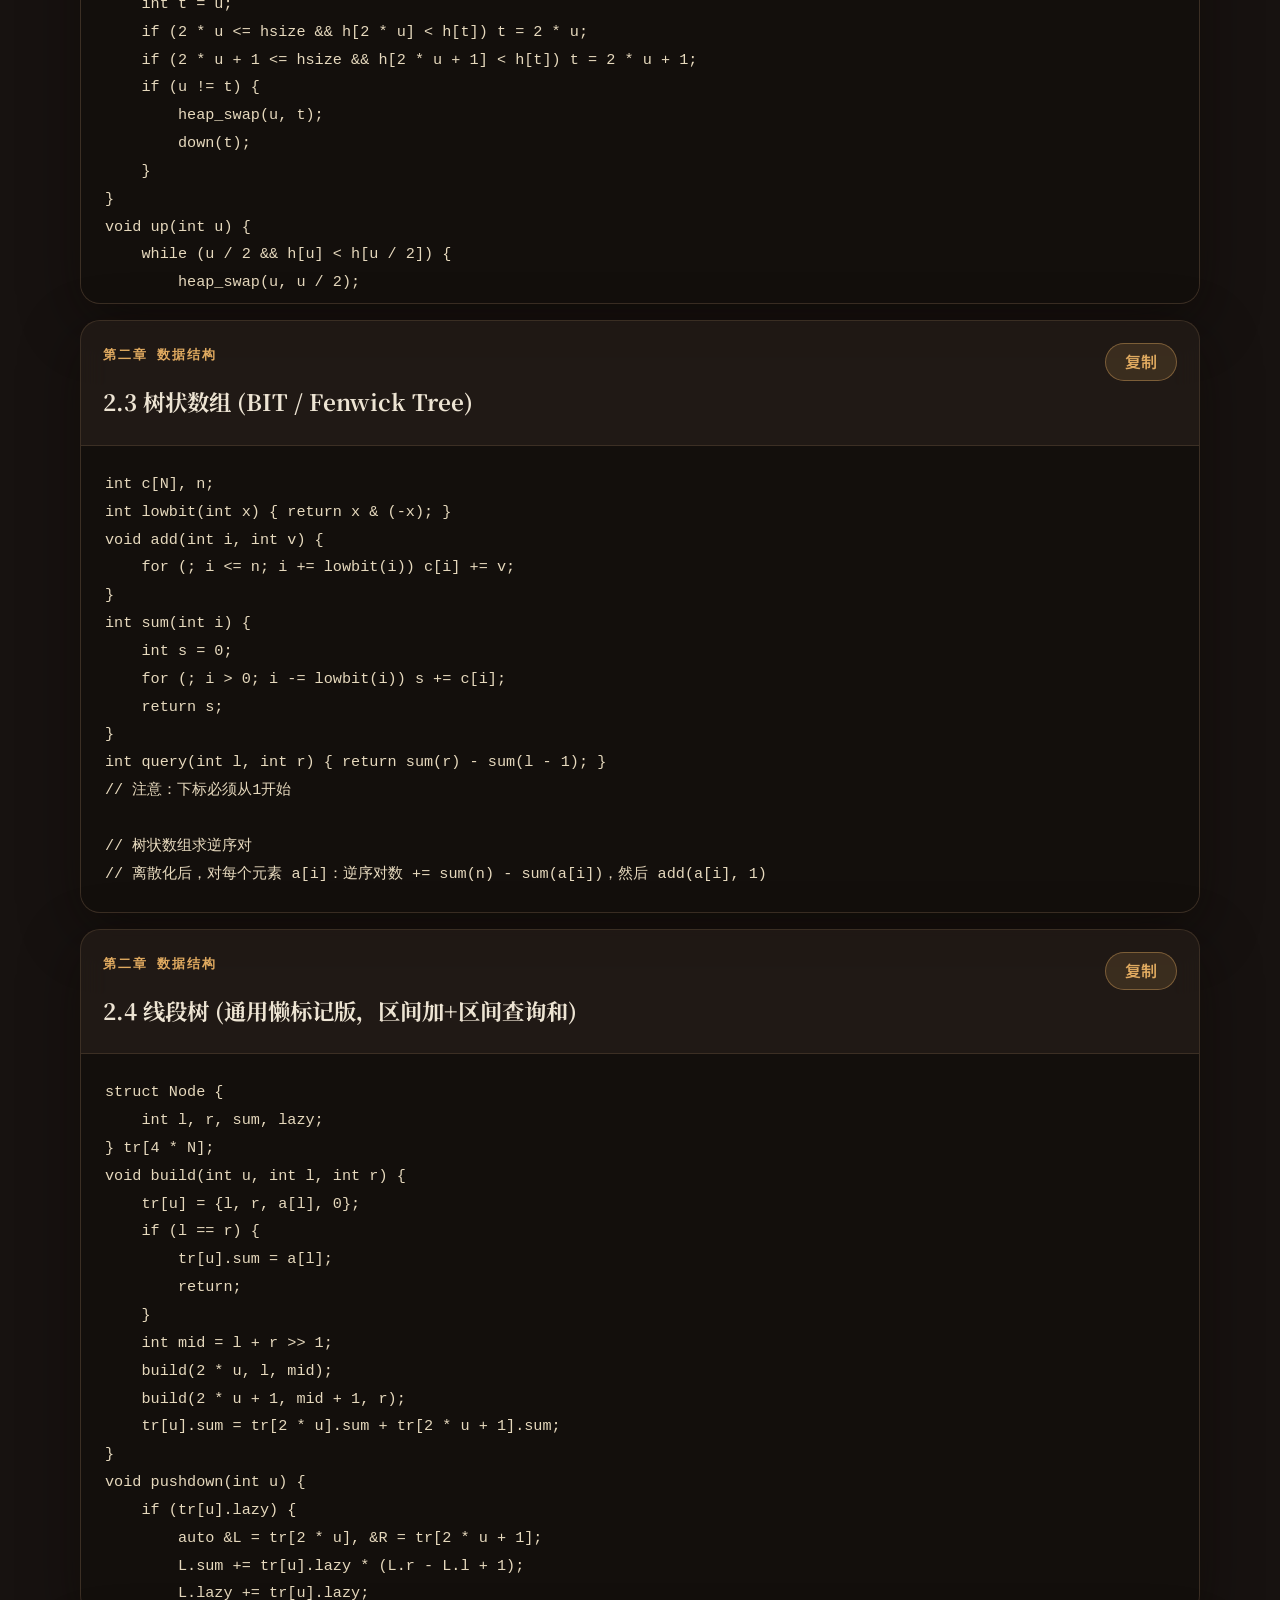
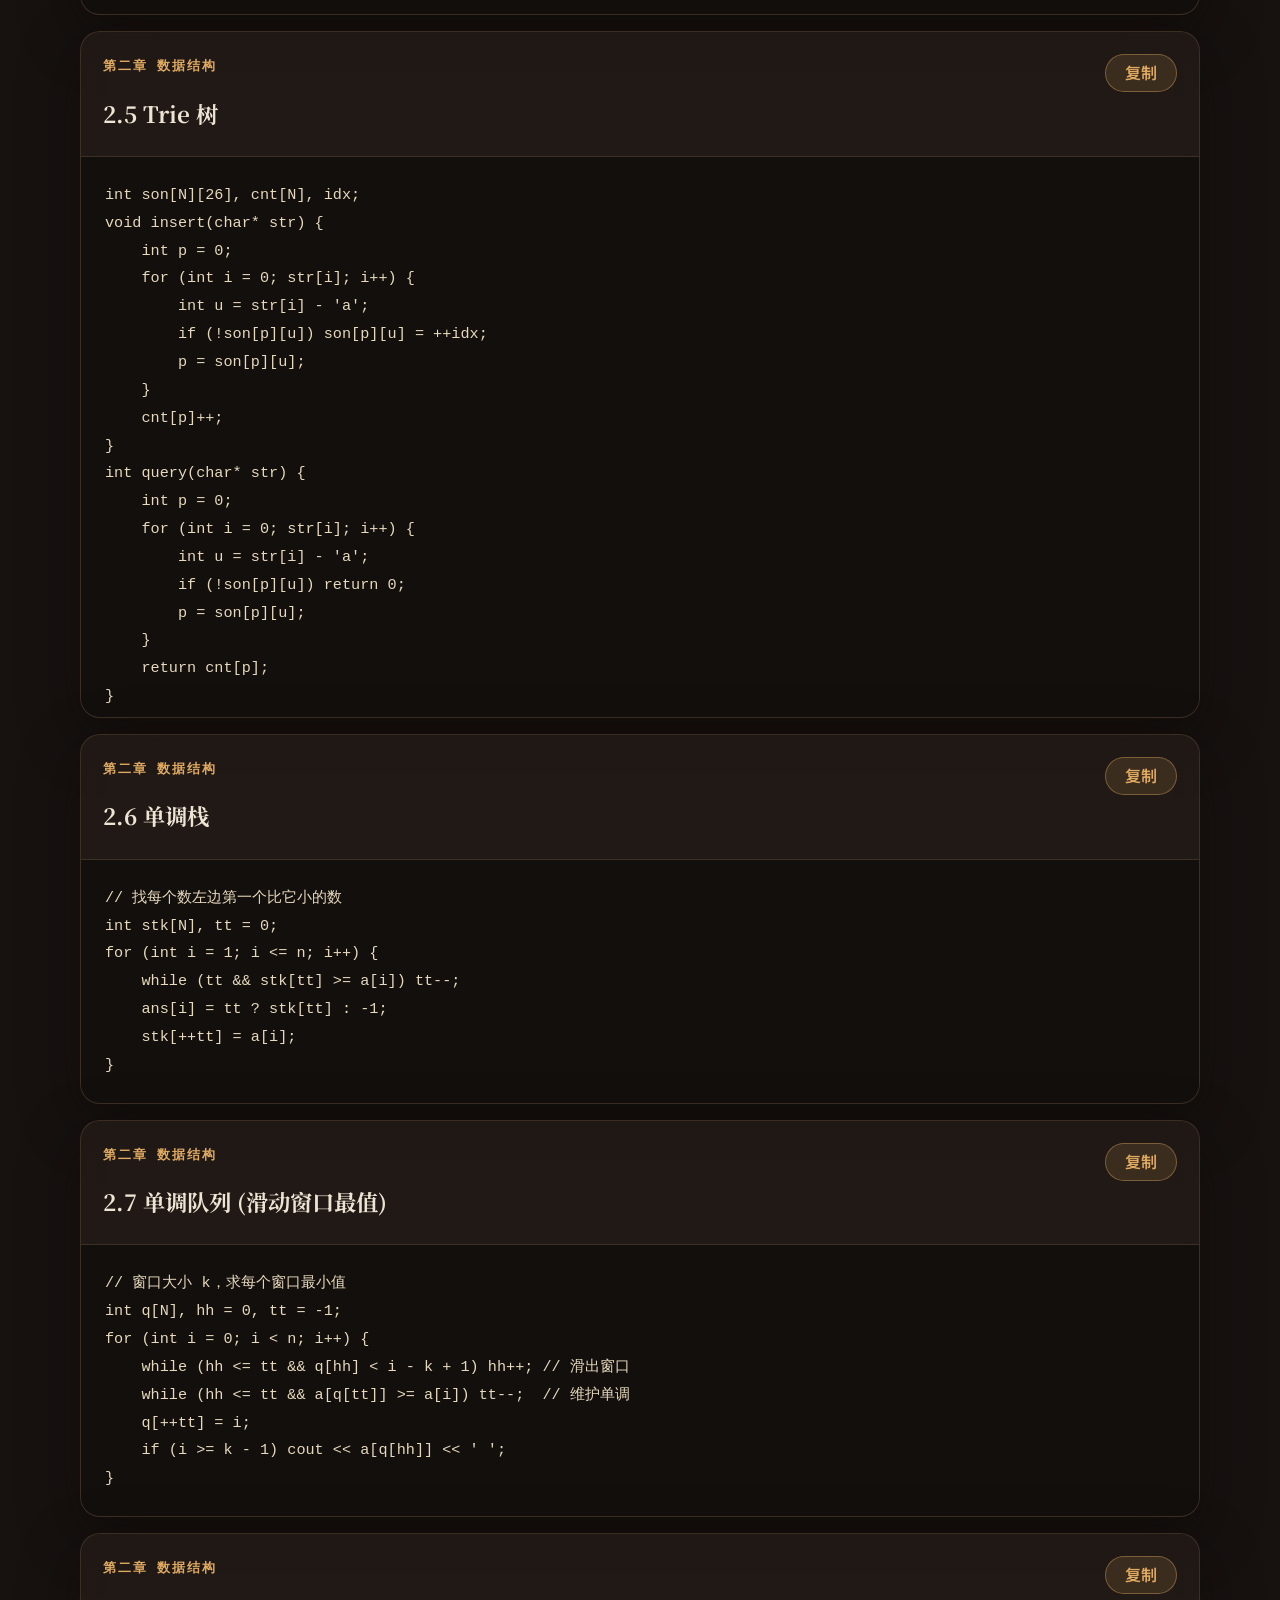
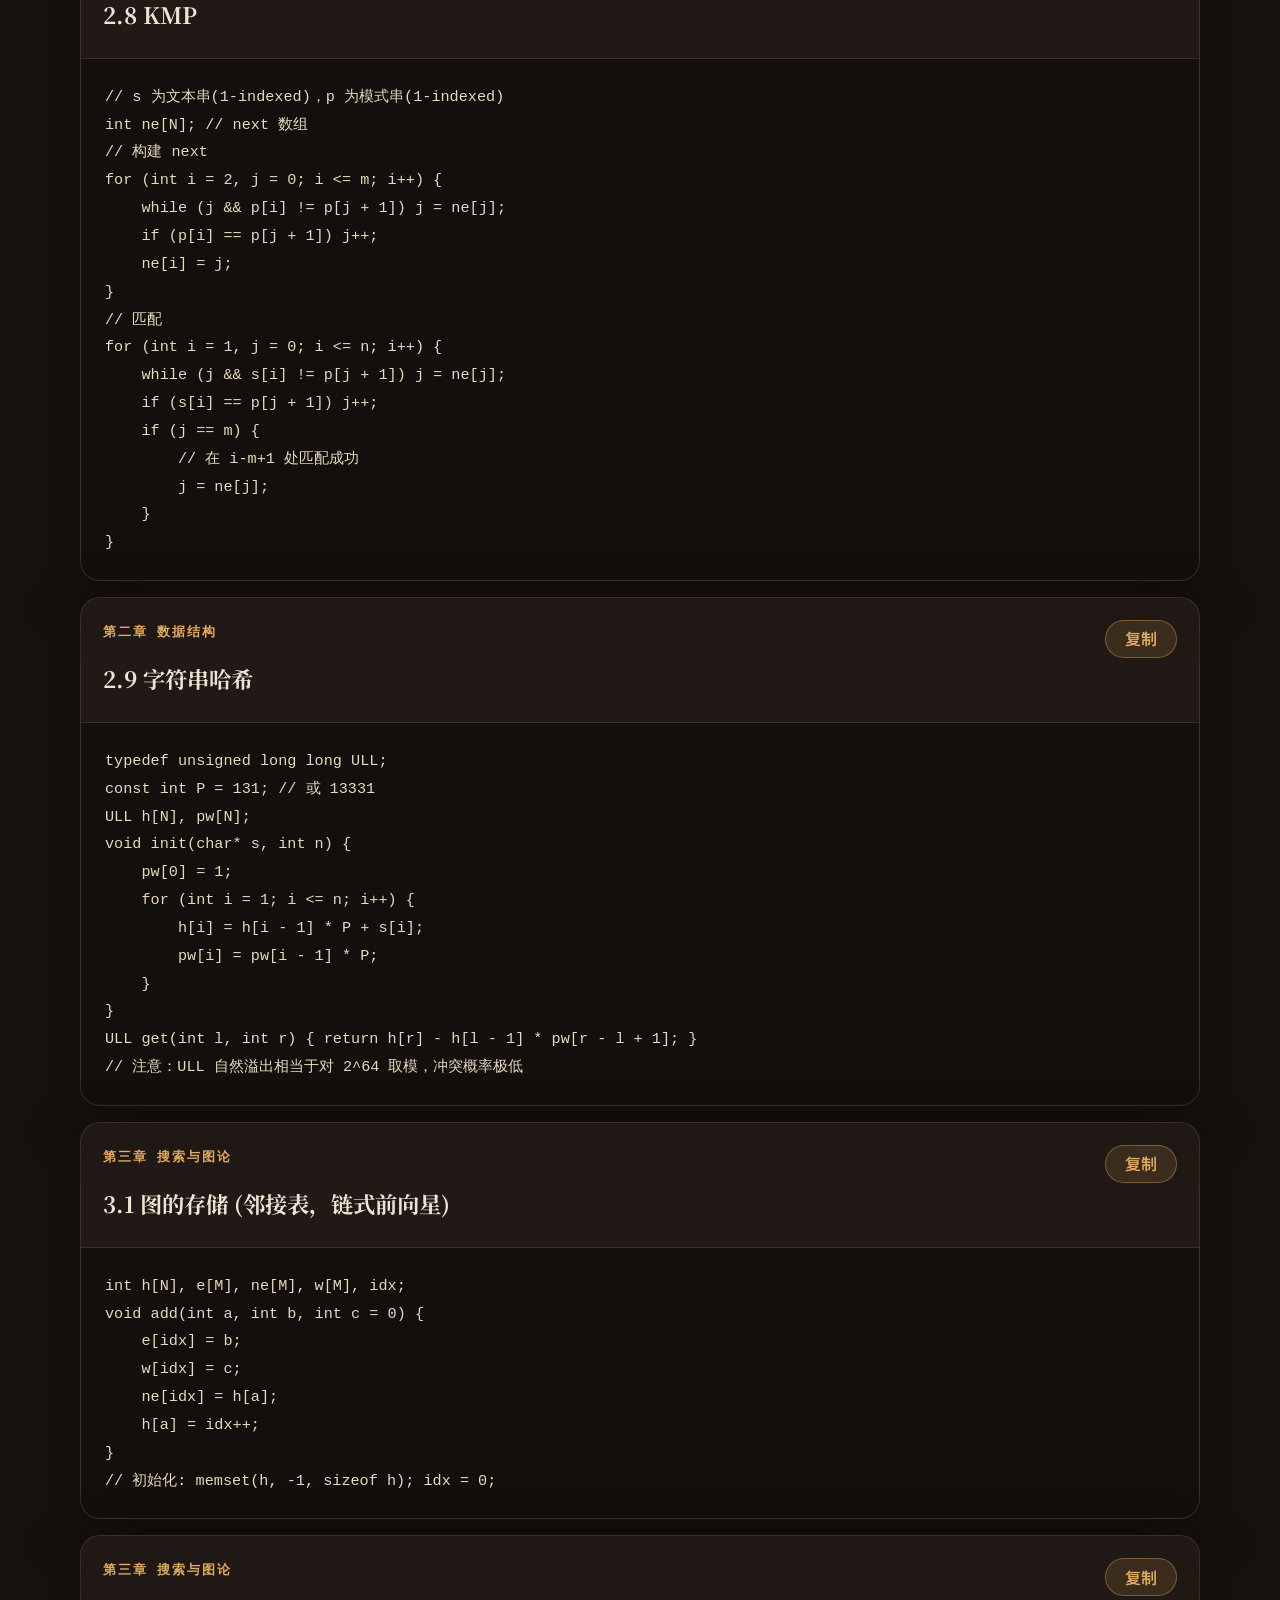
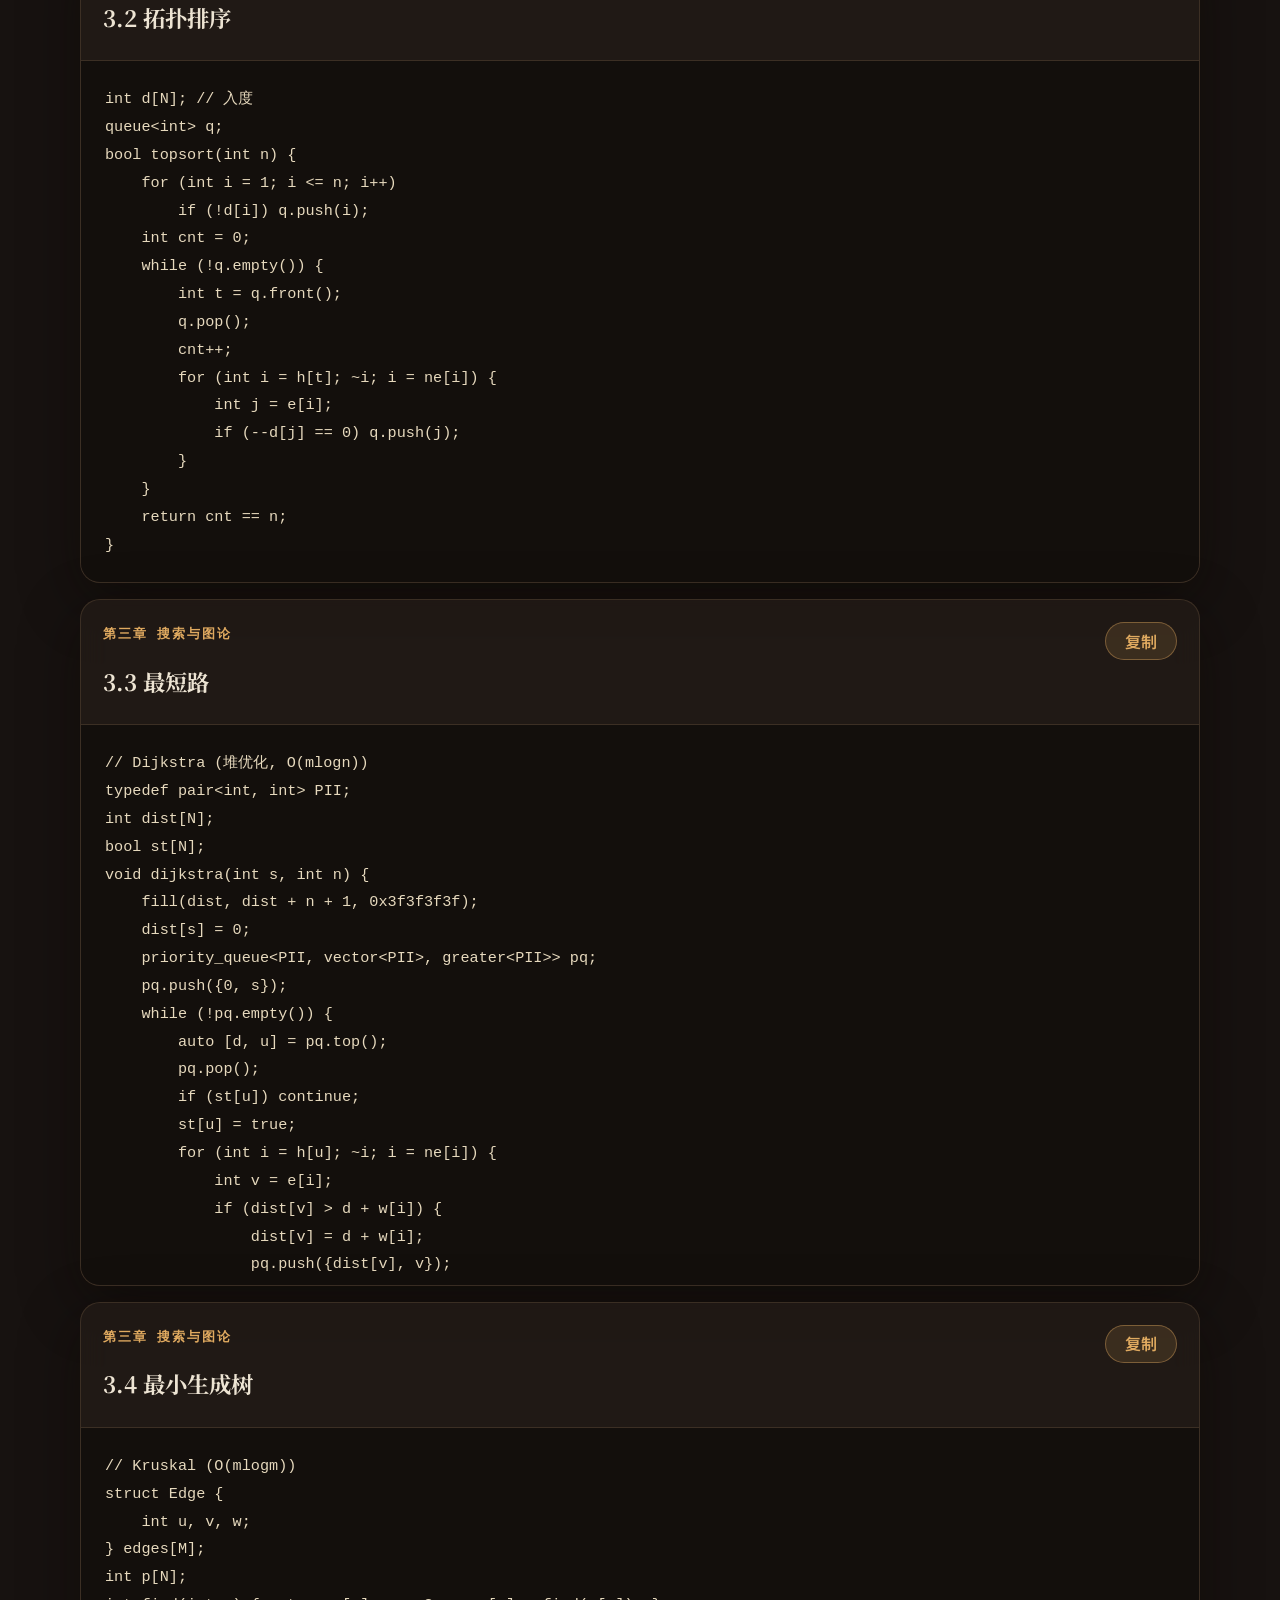
==== commit 4ea3a7bc: "进行了一些调整" ====
--- a/acm.html
+++ b/acm.html
@@ -9,7 +9,7 @@
   <link rel="preconnect" href="https://fonts.gstatic.com" crossorigin>
   <link href="https://fonts.googleapis.com/css2?family=Noto+Sans+SC:wght@400;500;700&family=Noto+Serif+SC:wght@500;600;700&family=JetBrains+Mono:wght@400;600&display=swap" rel="stylesheet">
   <link rel="icon" href="data:image/svg+xml,<svg xmlns='http://www.w3.org/2000/svg' viewBox='0 0 100 100'><text y='.9em' font-size='90'>&#127982;</text></svg>">
-  <link rel="stylesheet" href="assets/css/style.css?v=20260707" />
+  <link rel="stylesheet" href="assets/css/style.css?v=20260708" />
 </head>
 <body class="template-page">
   <div class="site-bg"></div>
@@ -101,9 +101,9 @@
     <p>© <span id="year"></span> 失败尽常态 · ACM Templates</p>
   </footer>
 
-  <script src="assets/js/script.js?v=20260707"></script>
-  <script src="assets/data/acm-data.js?v=20260707"></script>
-  <script src="assets/js/acm.js?v=20260707"></script>
-  <script src="assets/js/player.js?v=20260707"></script>
+  <script src="assets/js/script.js?v=20260708"></script>
+  <script src="assets/data/acm-data.js?v=20260708"></script>
+  <script src="assets/js/acm.js?v=20260708"></script>
+  <script src="assets/js/player.js?v=20260708"></script>
 </body>
 </html>
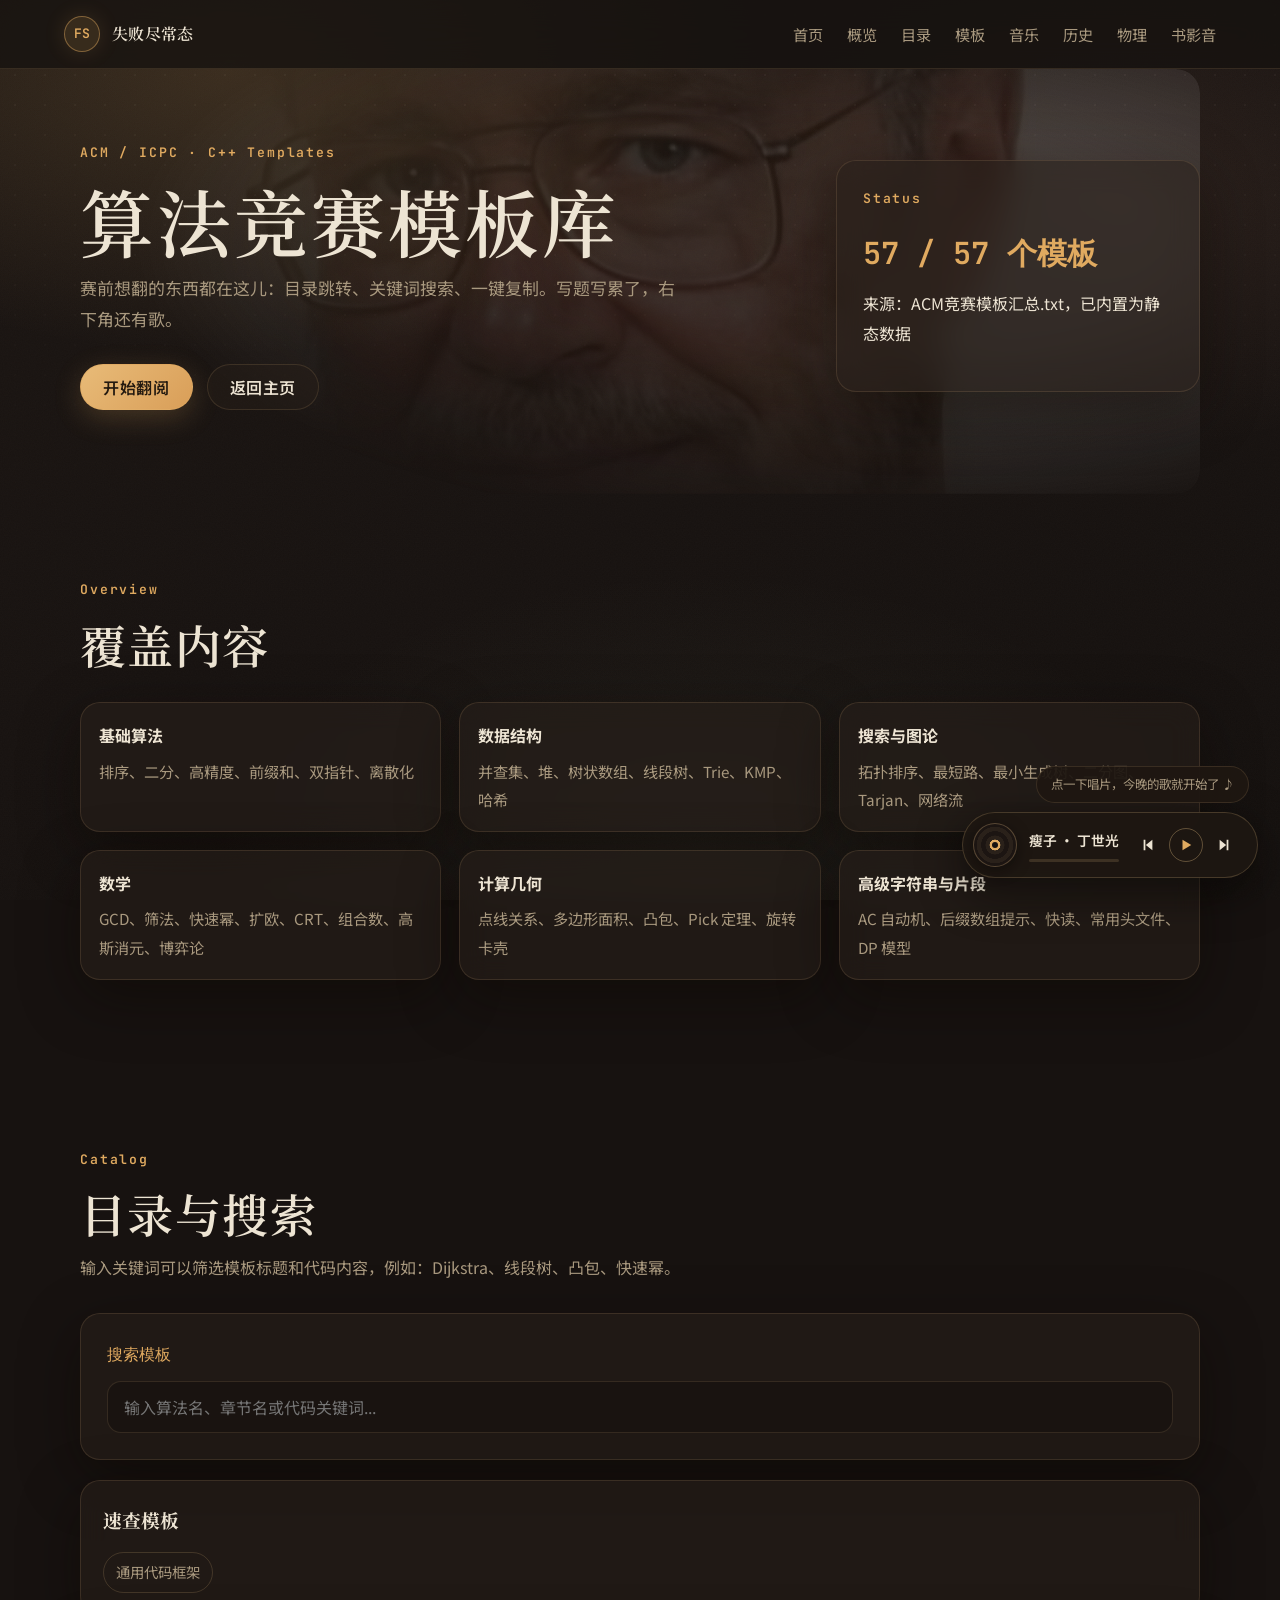
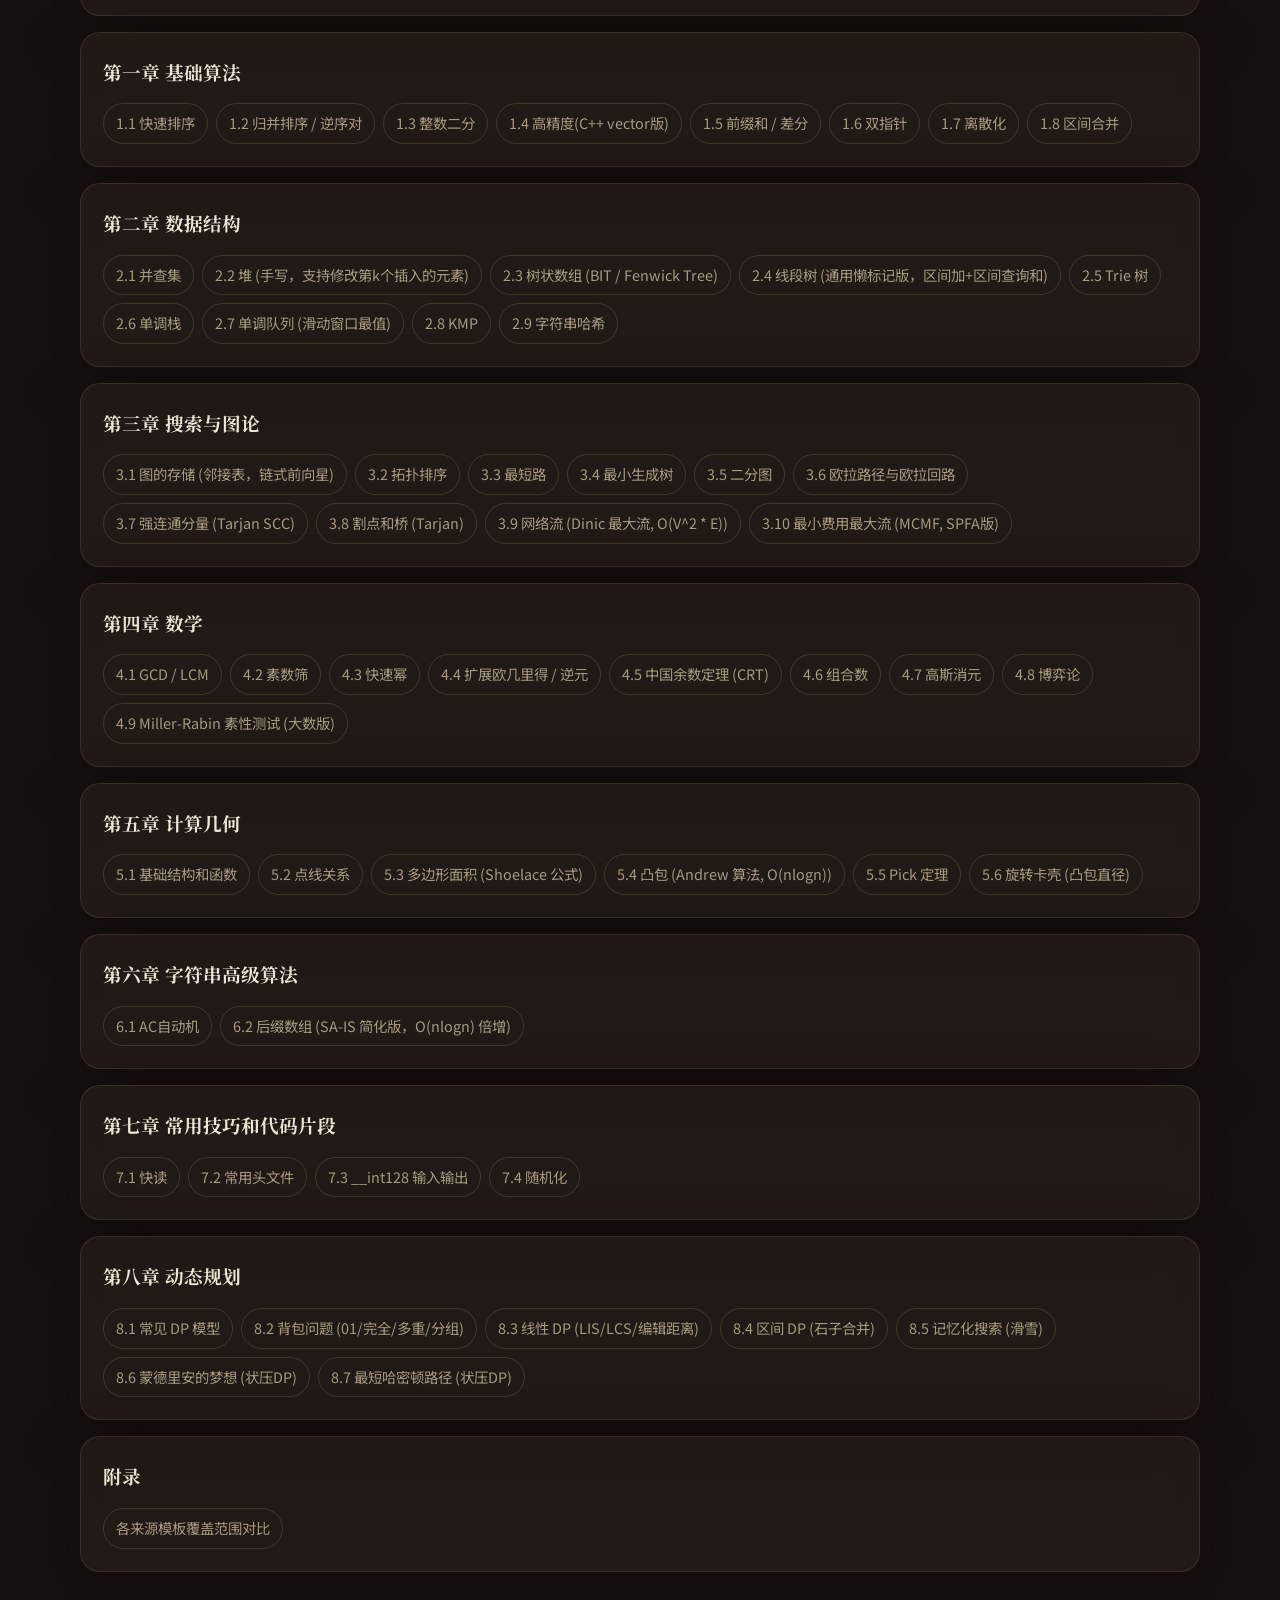
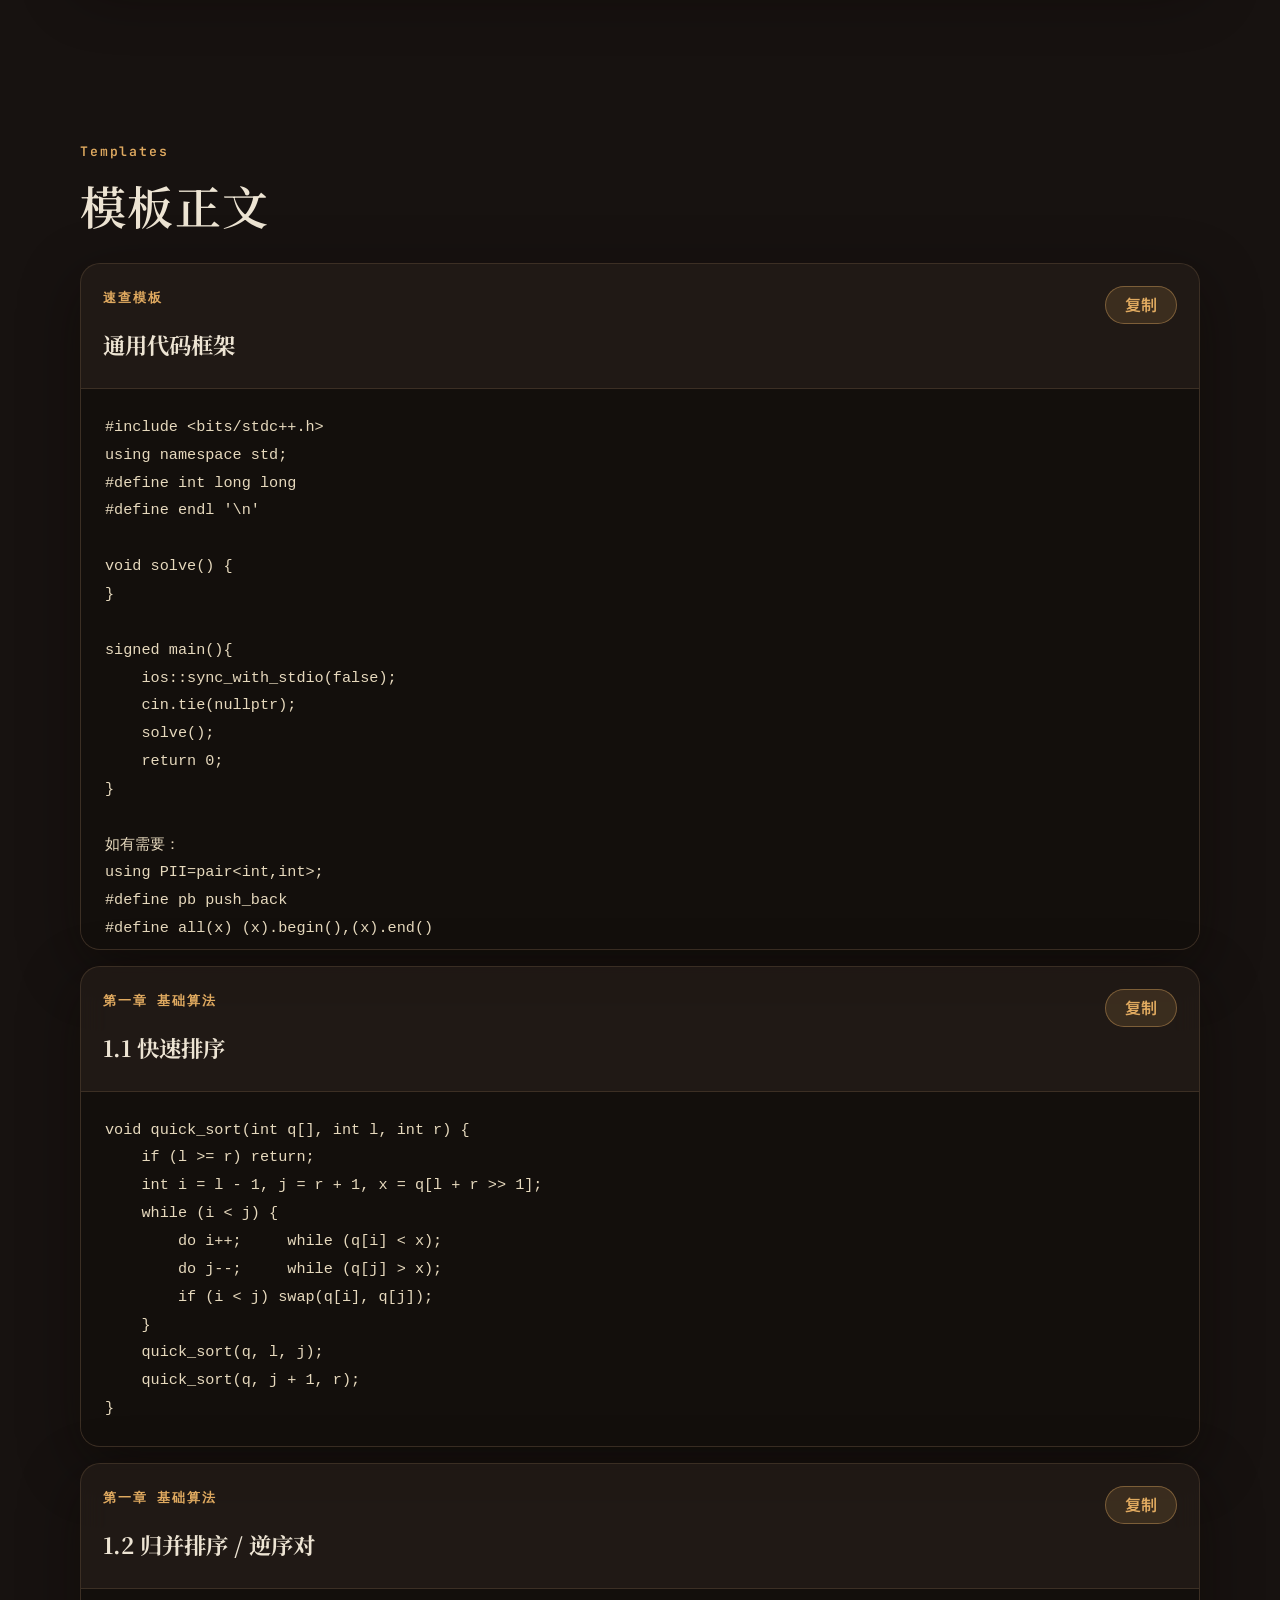
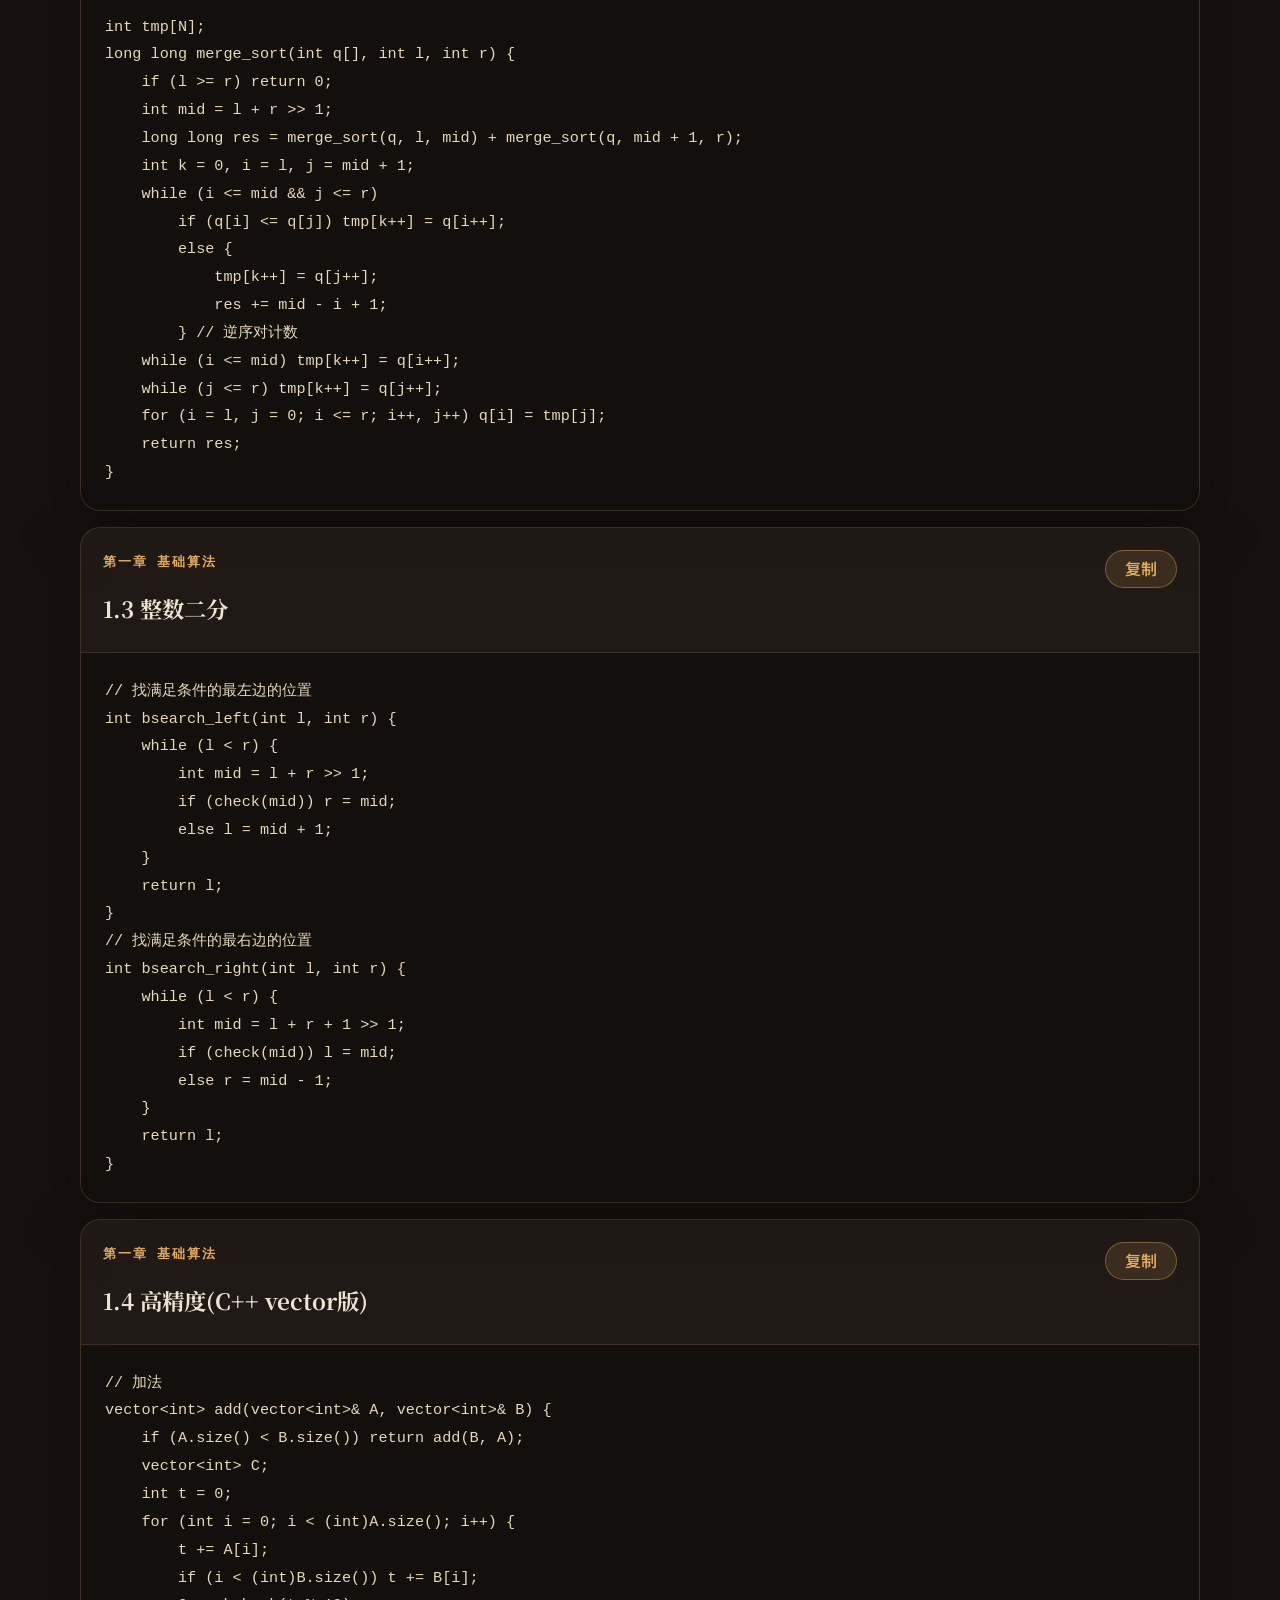
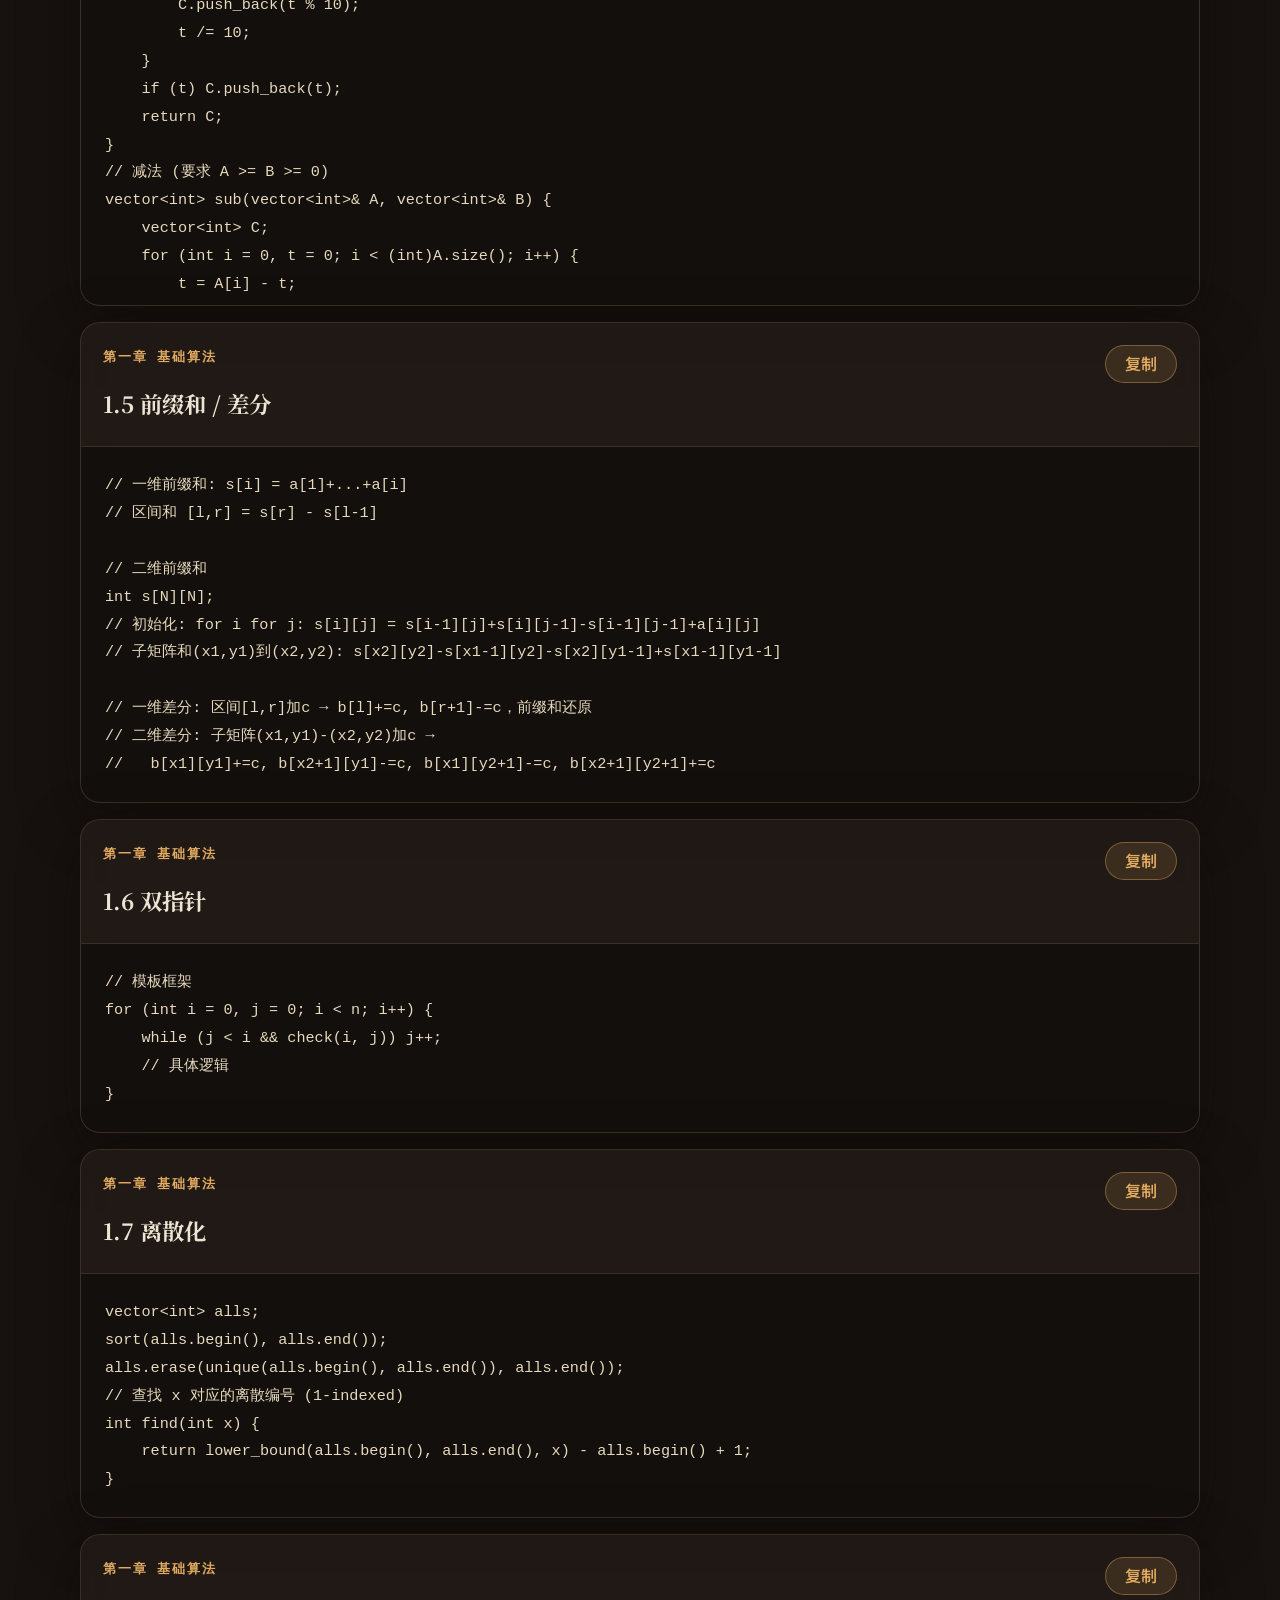
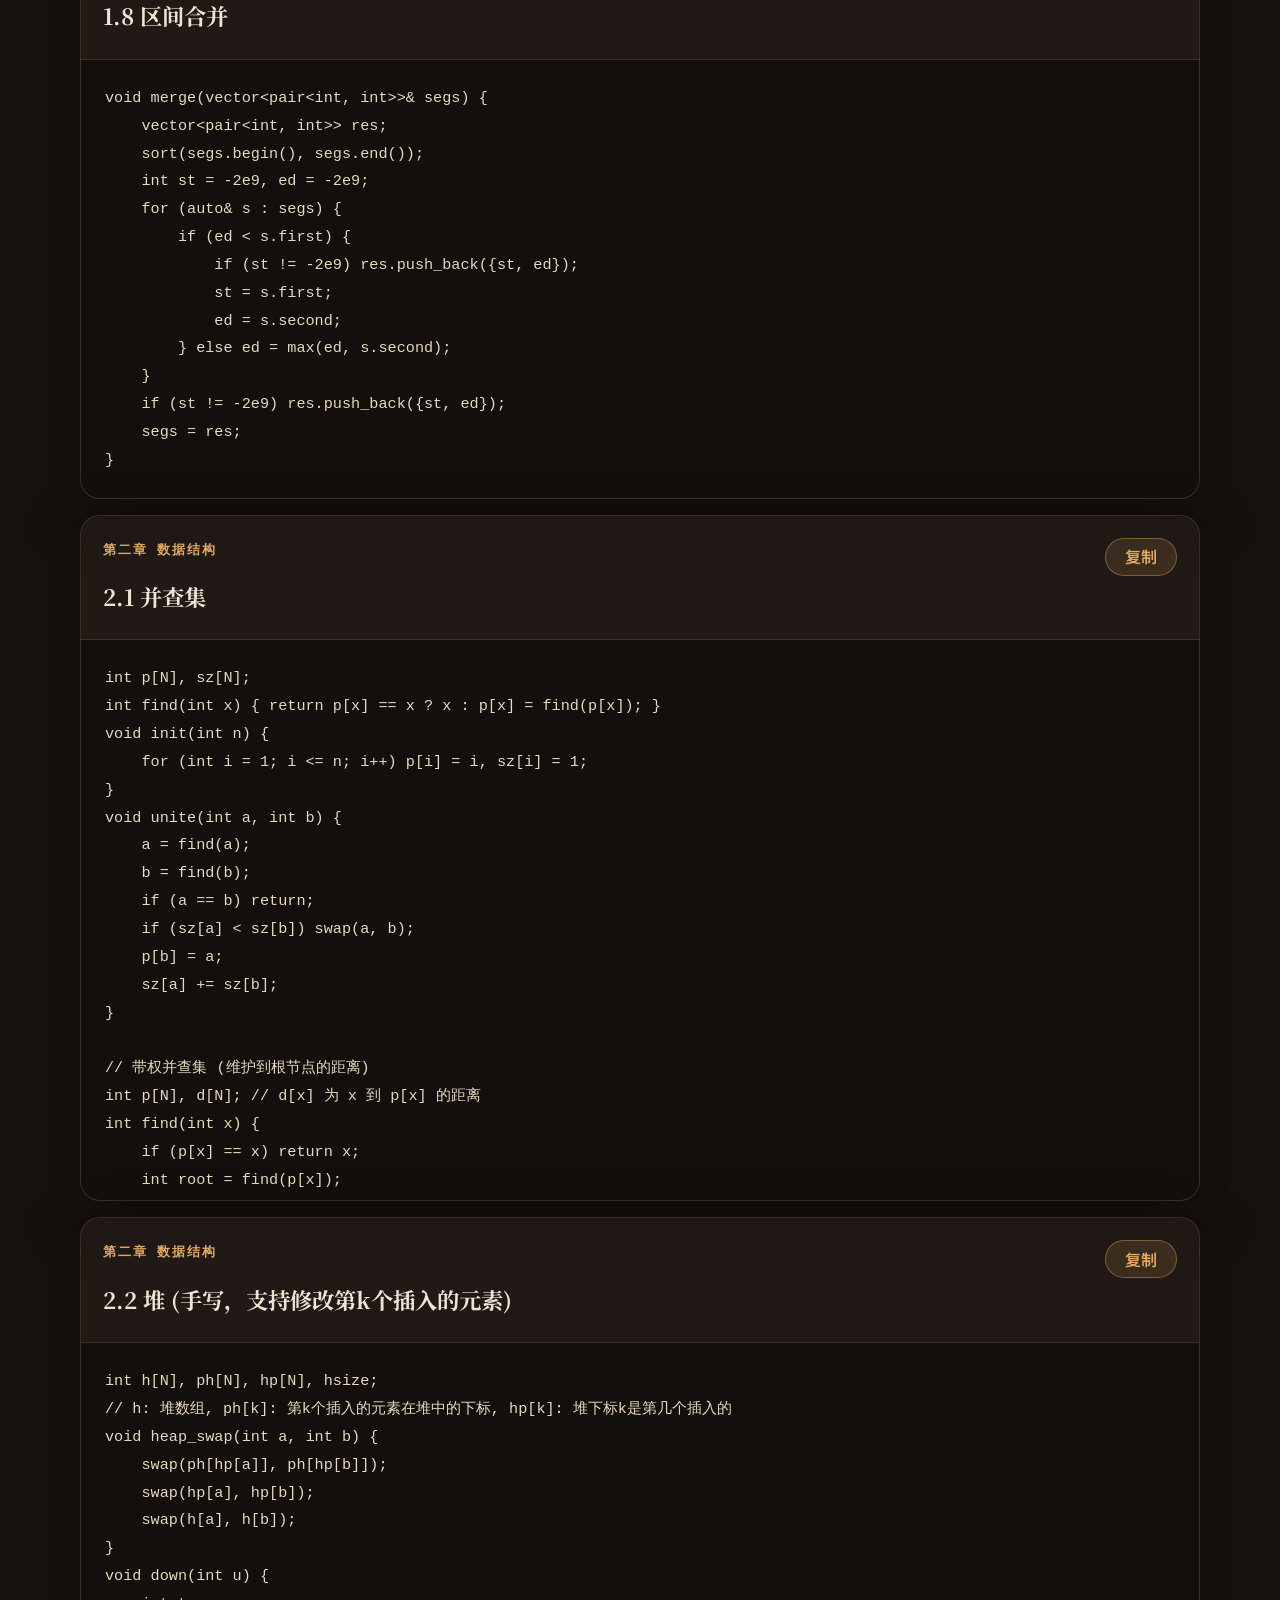
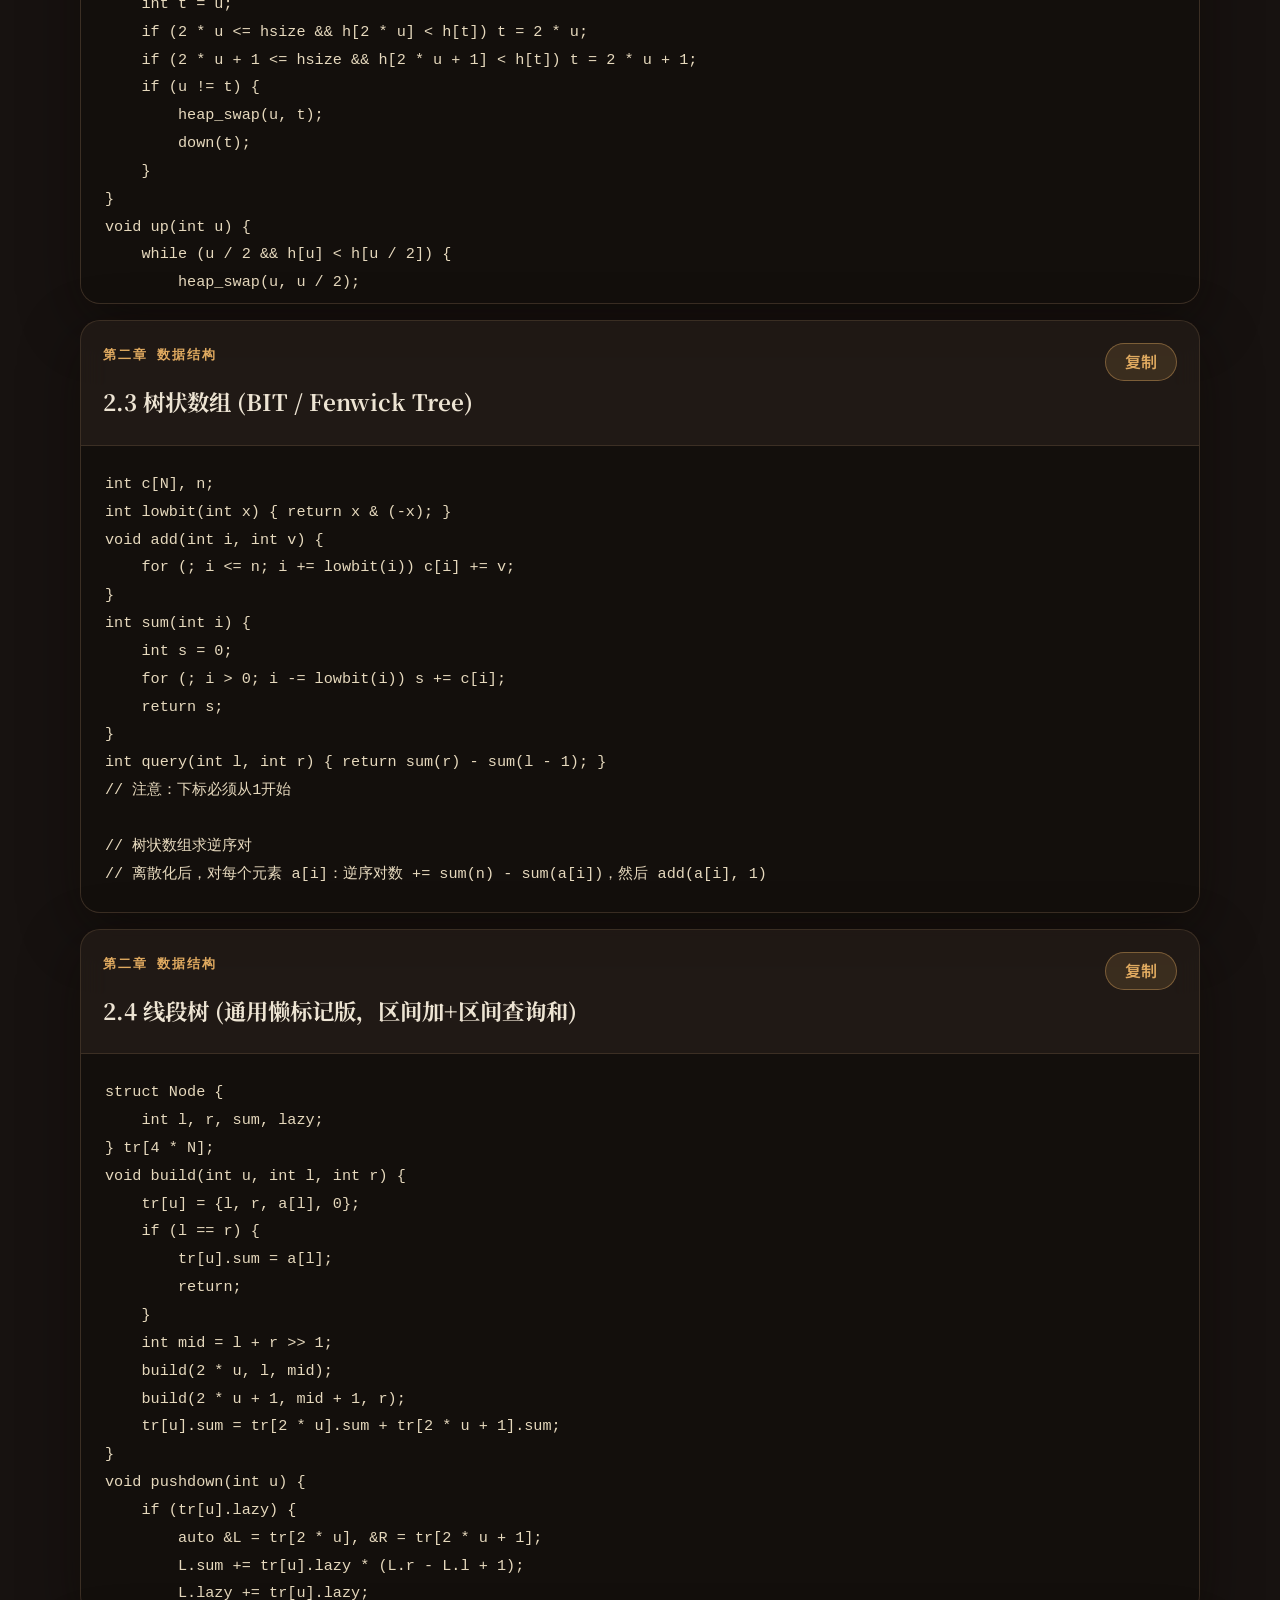
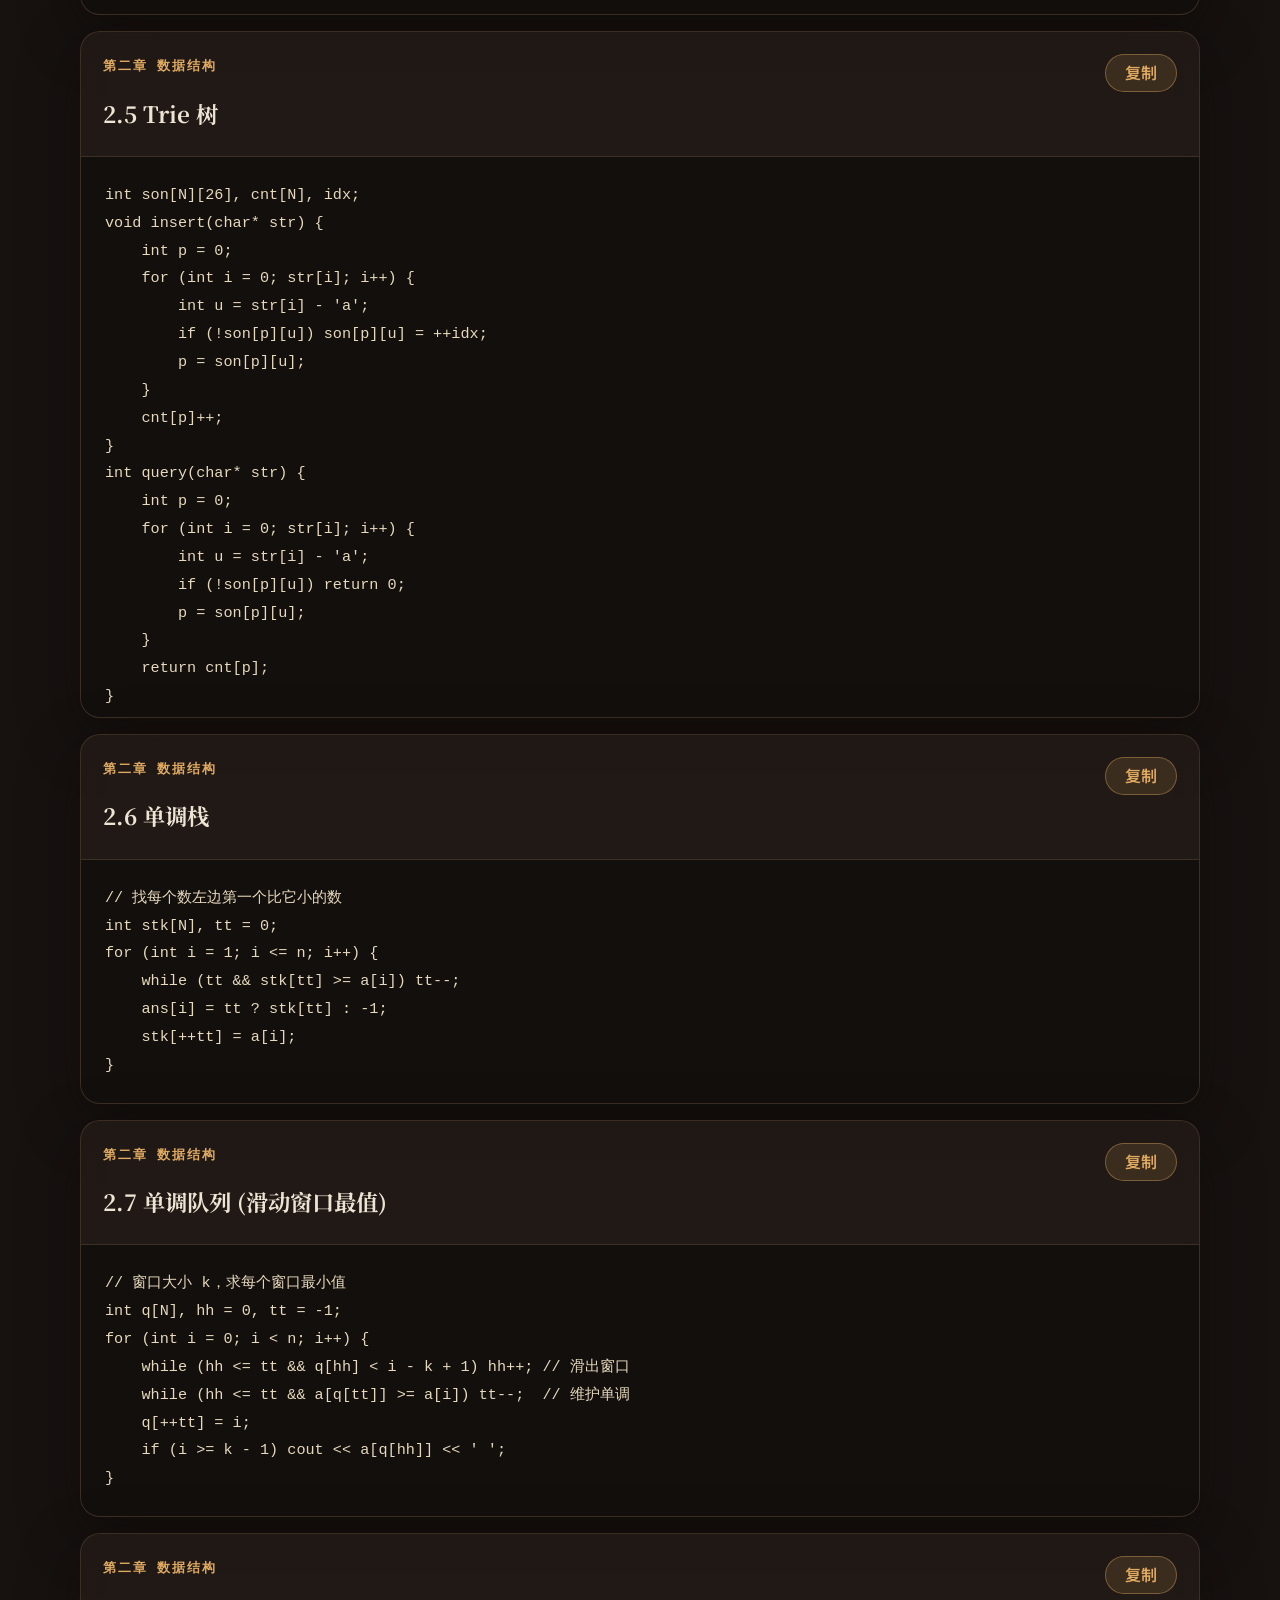
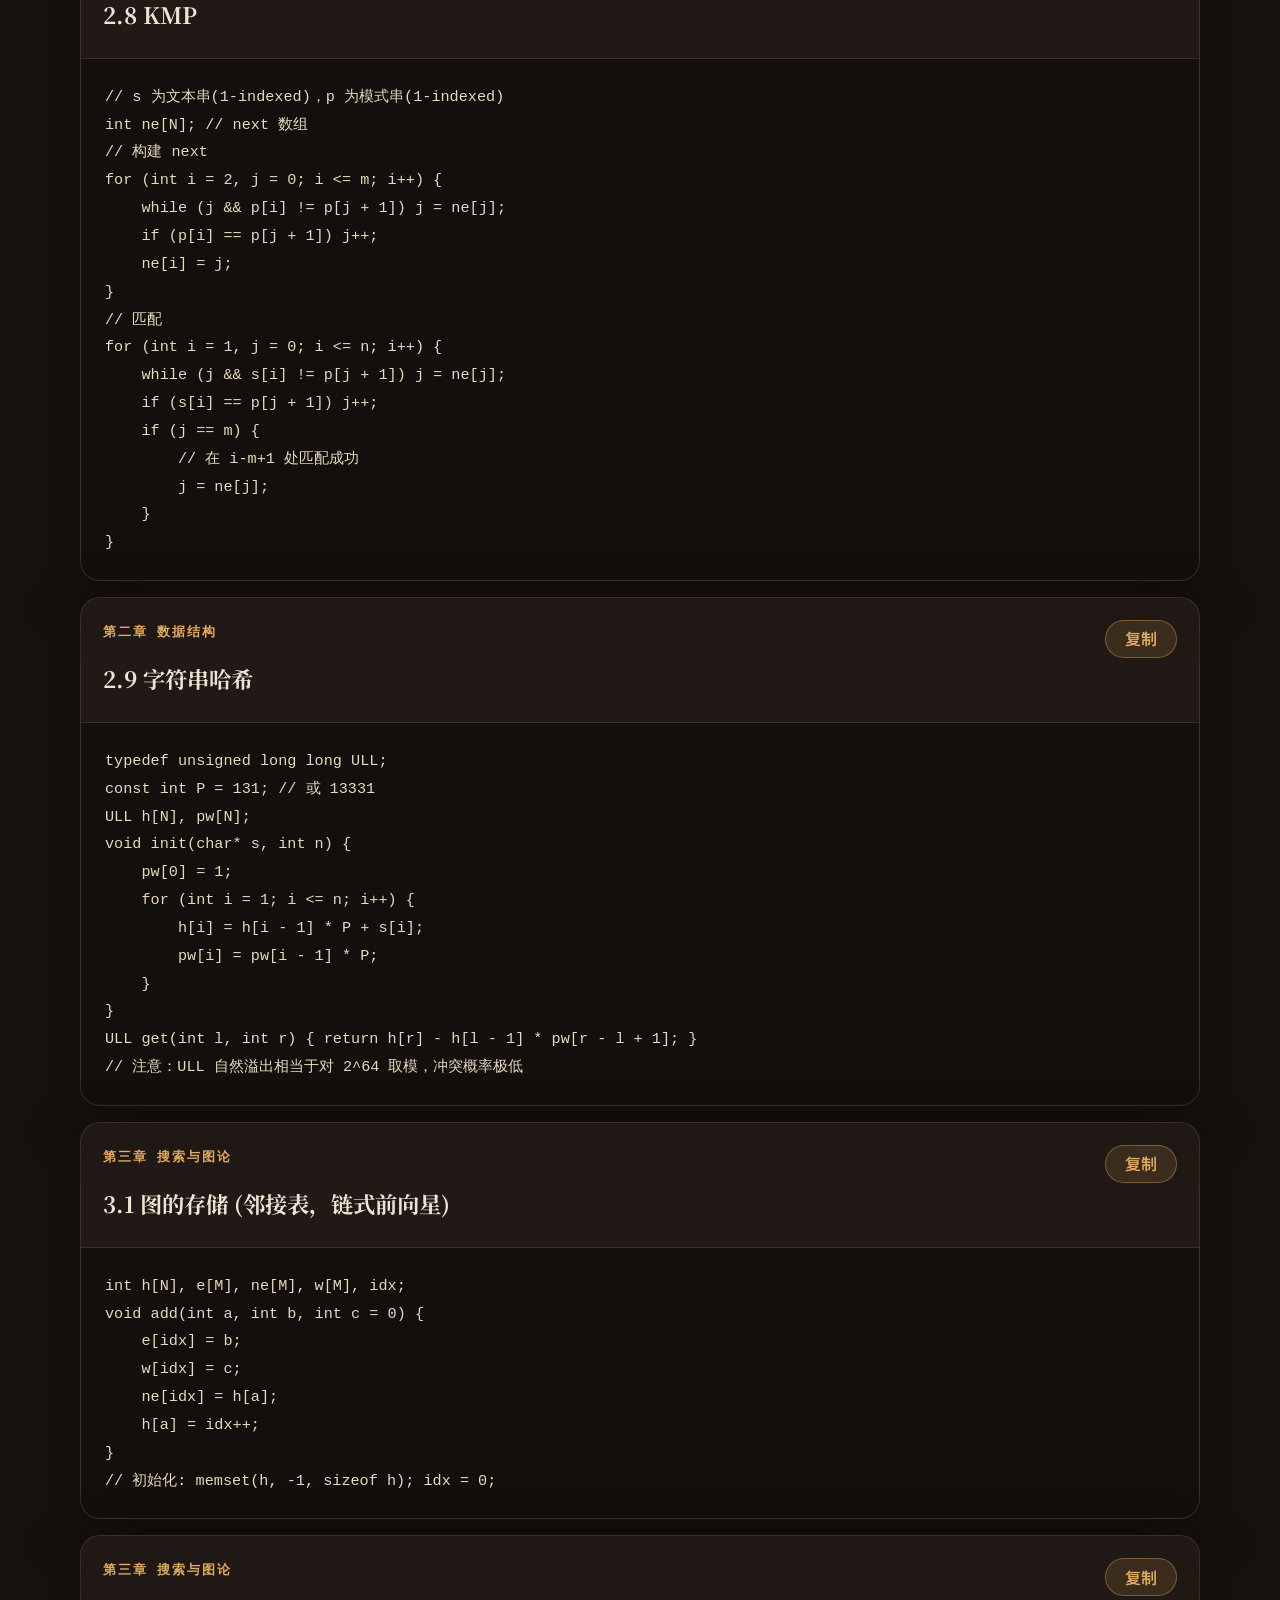
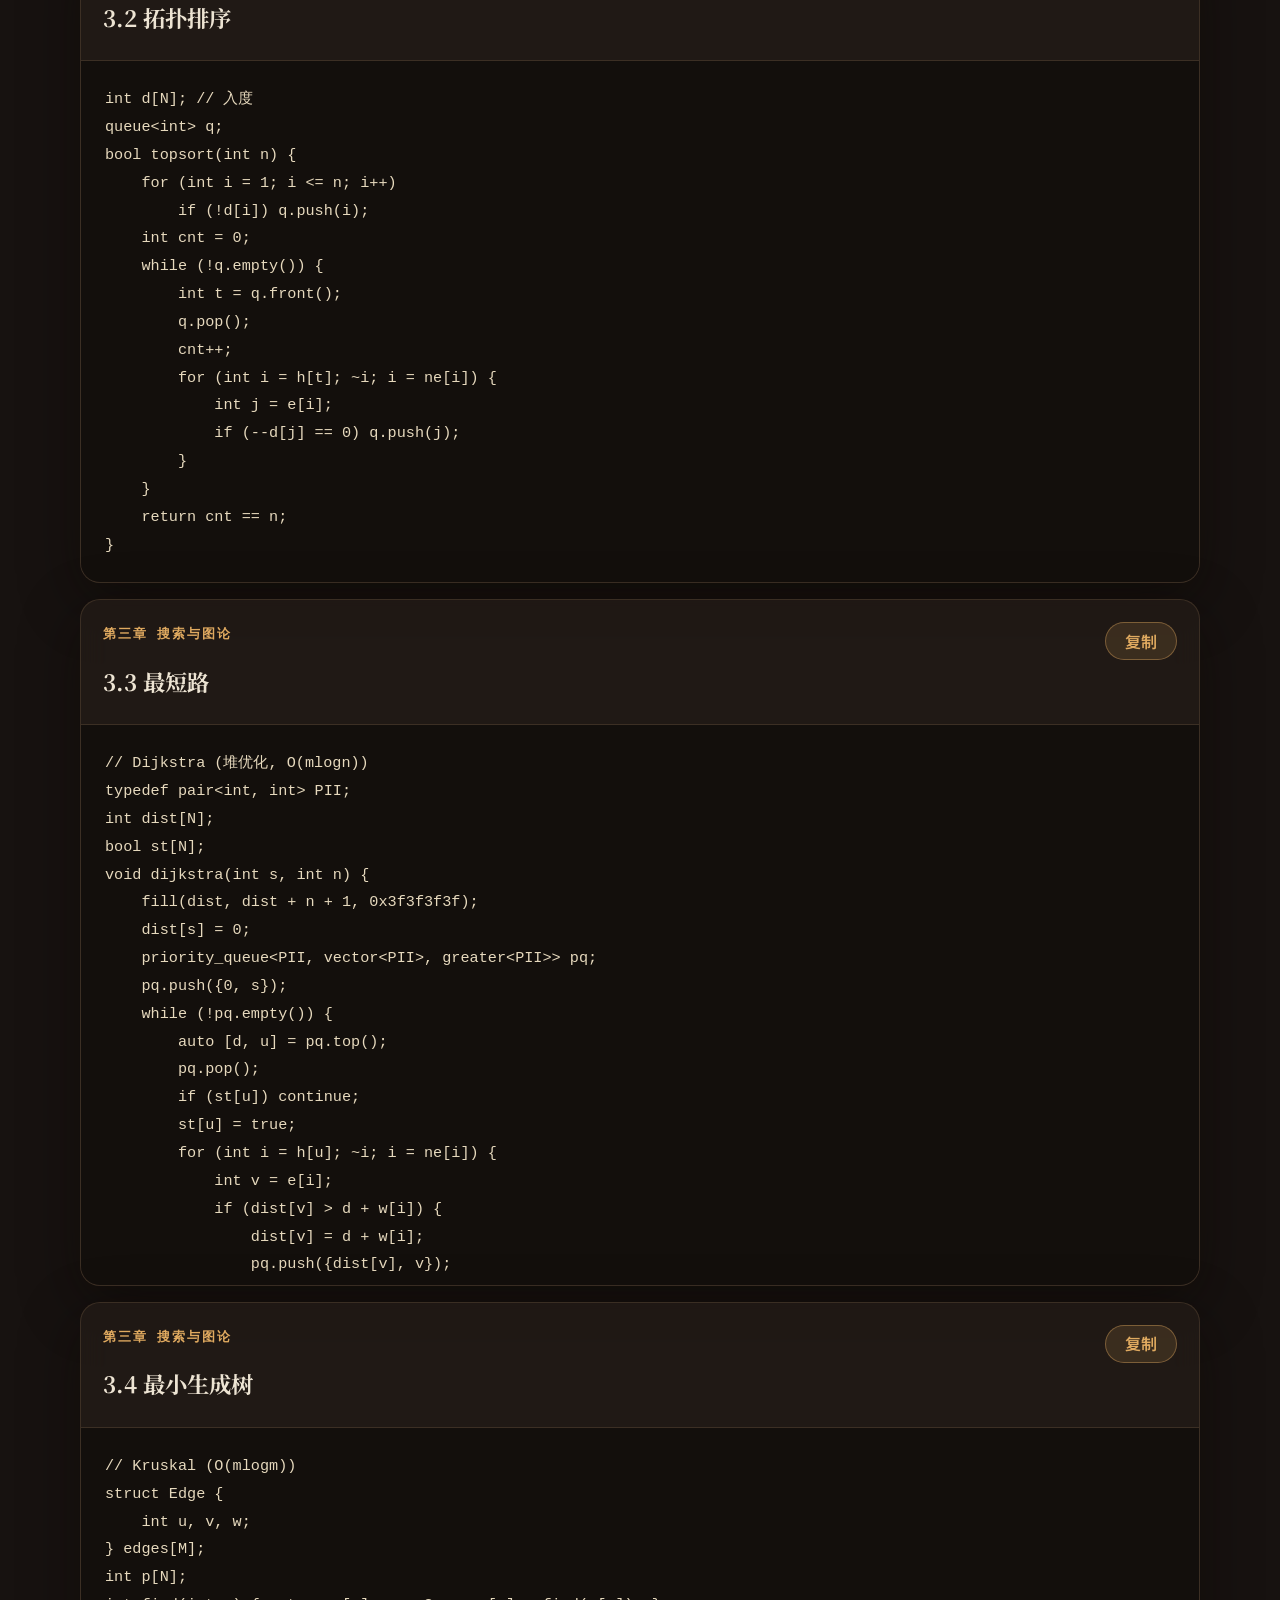
==== commit 95cde0d4: "移除幻灯片启动的随机错峰延迟，第一张不再停留过久" ====
--- a/acm.html
+++ b/acm.html
@@ -9,7 +9,7 @@
   <link rel="preconnect" href="https://fonts.gstatic.com" crossorigin>
   <link href="https://fonts.googleapis.com/css2?family=Noto+Sans+SC:wght@400;500;700&family=Noto+Serif+SC:wght@500;600;700&family=JetBrains+Mono:wght@400;600&display=swap" rel="stylesheet">
   <link rel="icon" href="data:image/svg+xml,<svg xmlns='http://www.w3.org/2000/svg' viewBox='0 0 100 100'><text y='.9em' font-size='90'>&#127982;</text></svg>">
-  <link rel="stylesheet" href="assets/css/style.css?v=20260708" />
+  <link rel="stylesheet" href="assets/css/style.css?v=20260709" />
 </head>
 <body class="template-page">
   <div class="site-bg"></div>
@@ -101,9 +101,9 @@
     <p>© <span id="year"></span> 失败尽常态 · ACM Templates</p>
   </footer>
 
-  <script src="assets/js/script.js?v=20260708"></script>
-  <script src="assets/data/acm-data.js?v=20260708"></script>
-  <script src="assets/js/acm.js?v=20260708"></script>
-  <script src="assets/js/player.js?v=20260708"></script>
+  <script src="assets/js/script.js?v=20260709"></script>
+  <script src="assets/data/acm-data.js?v=20260709"></script>
+  <script src="assets/js/acm.js?v=20260709"></script>
+  <script src="assets/js/player.js?v=20260709"></script>
 </body>
 </html>
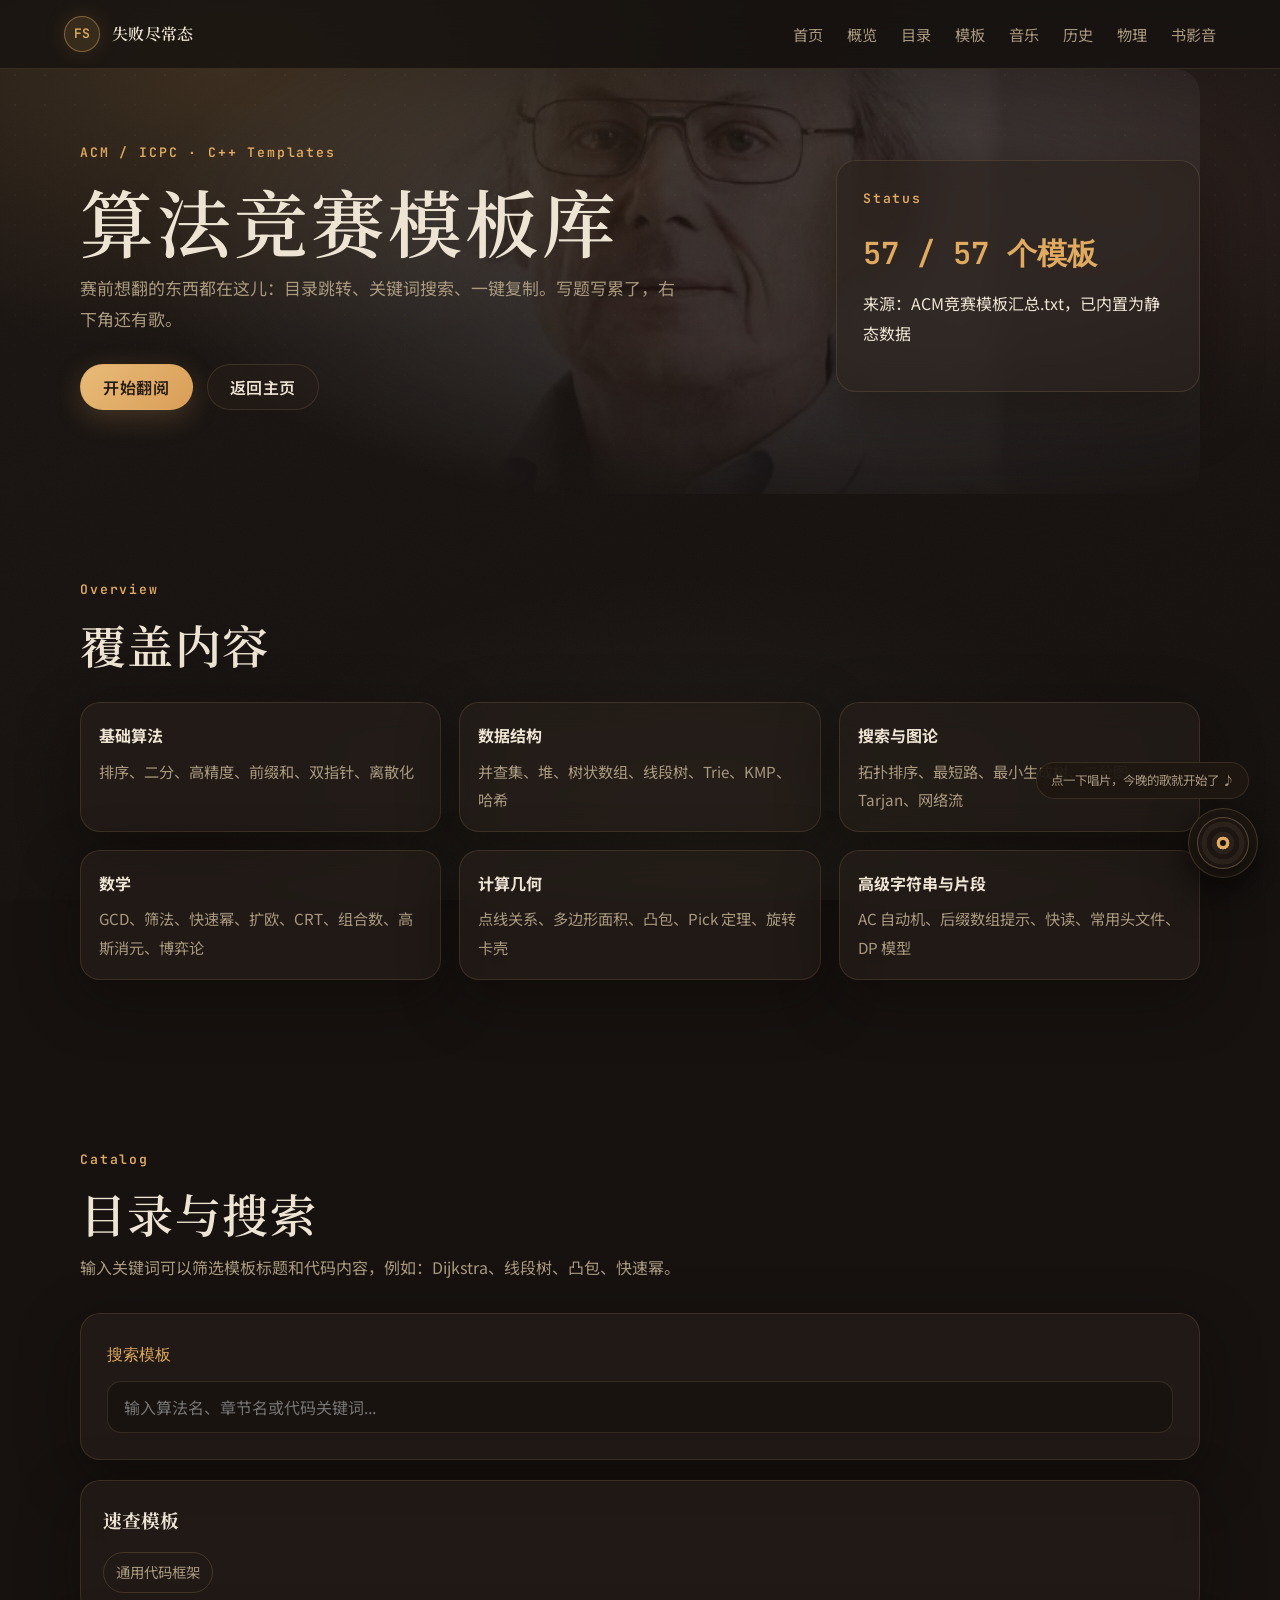
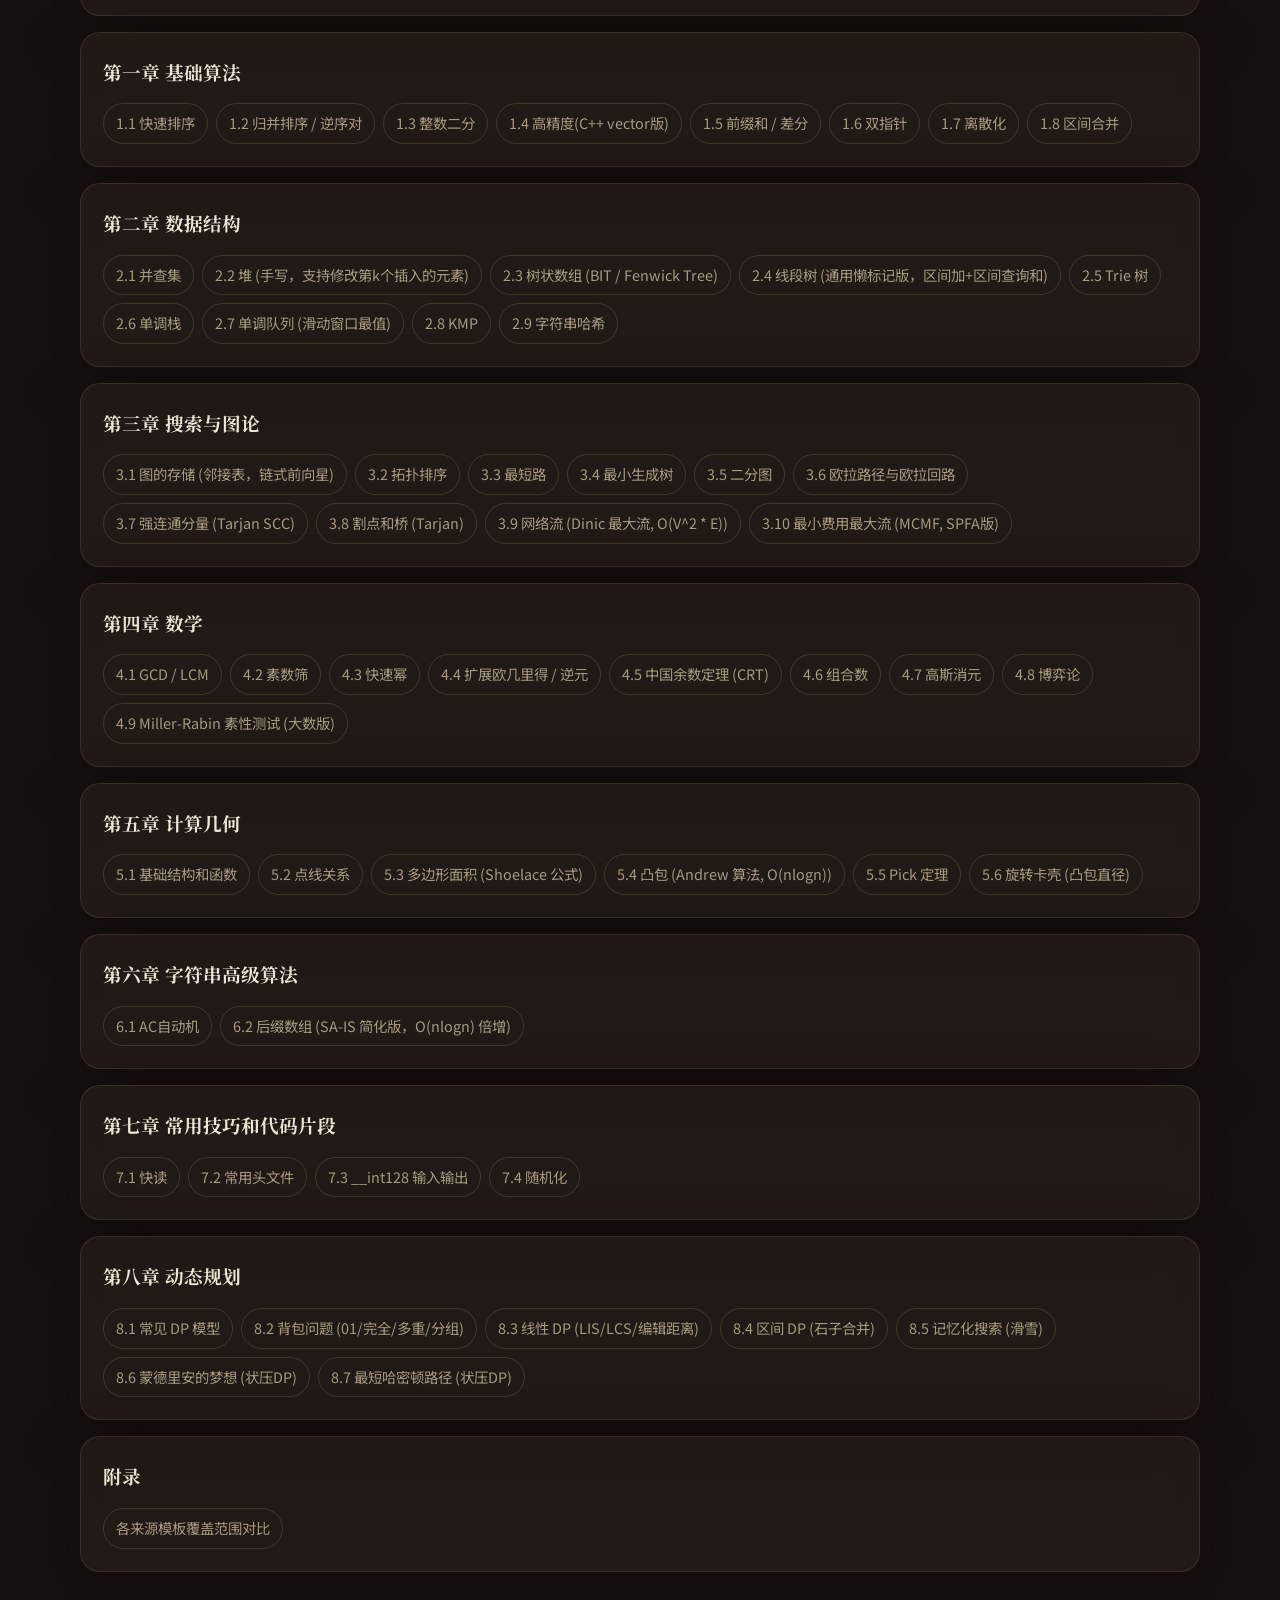
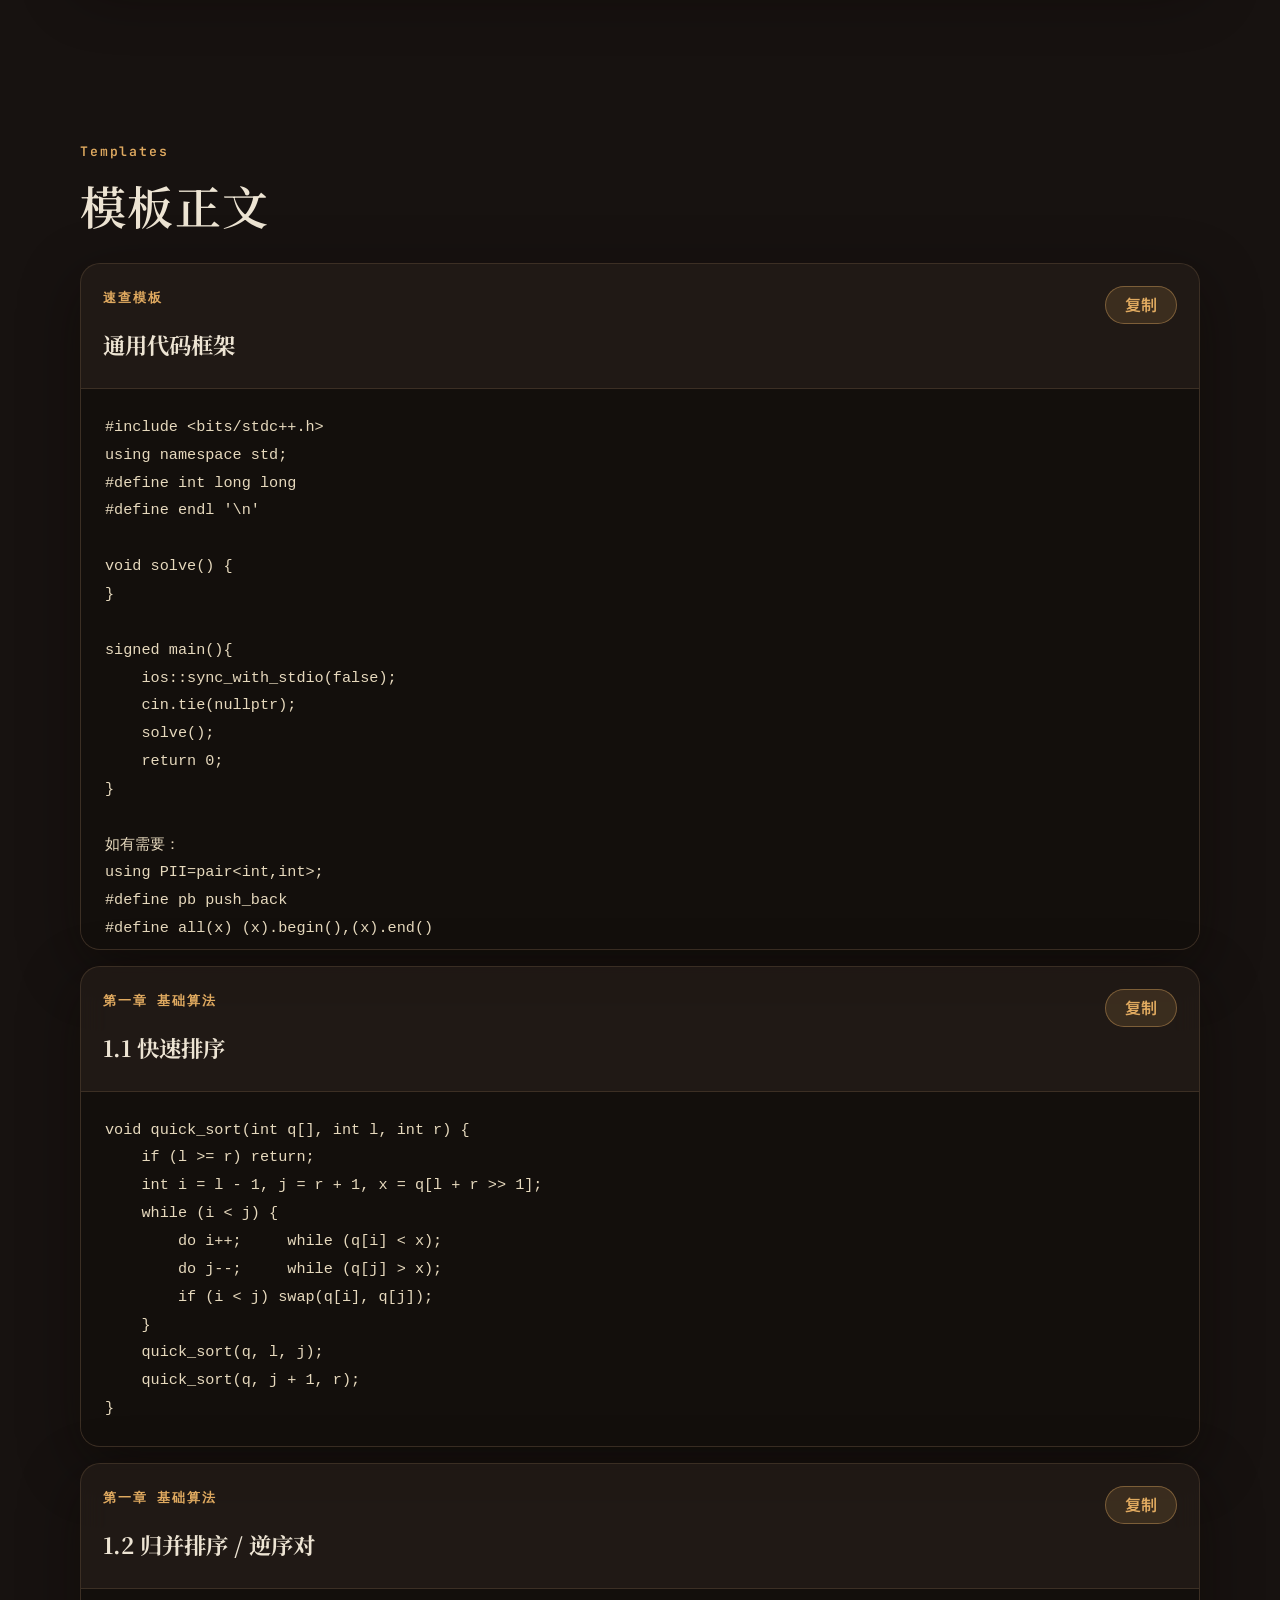
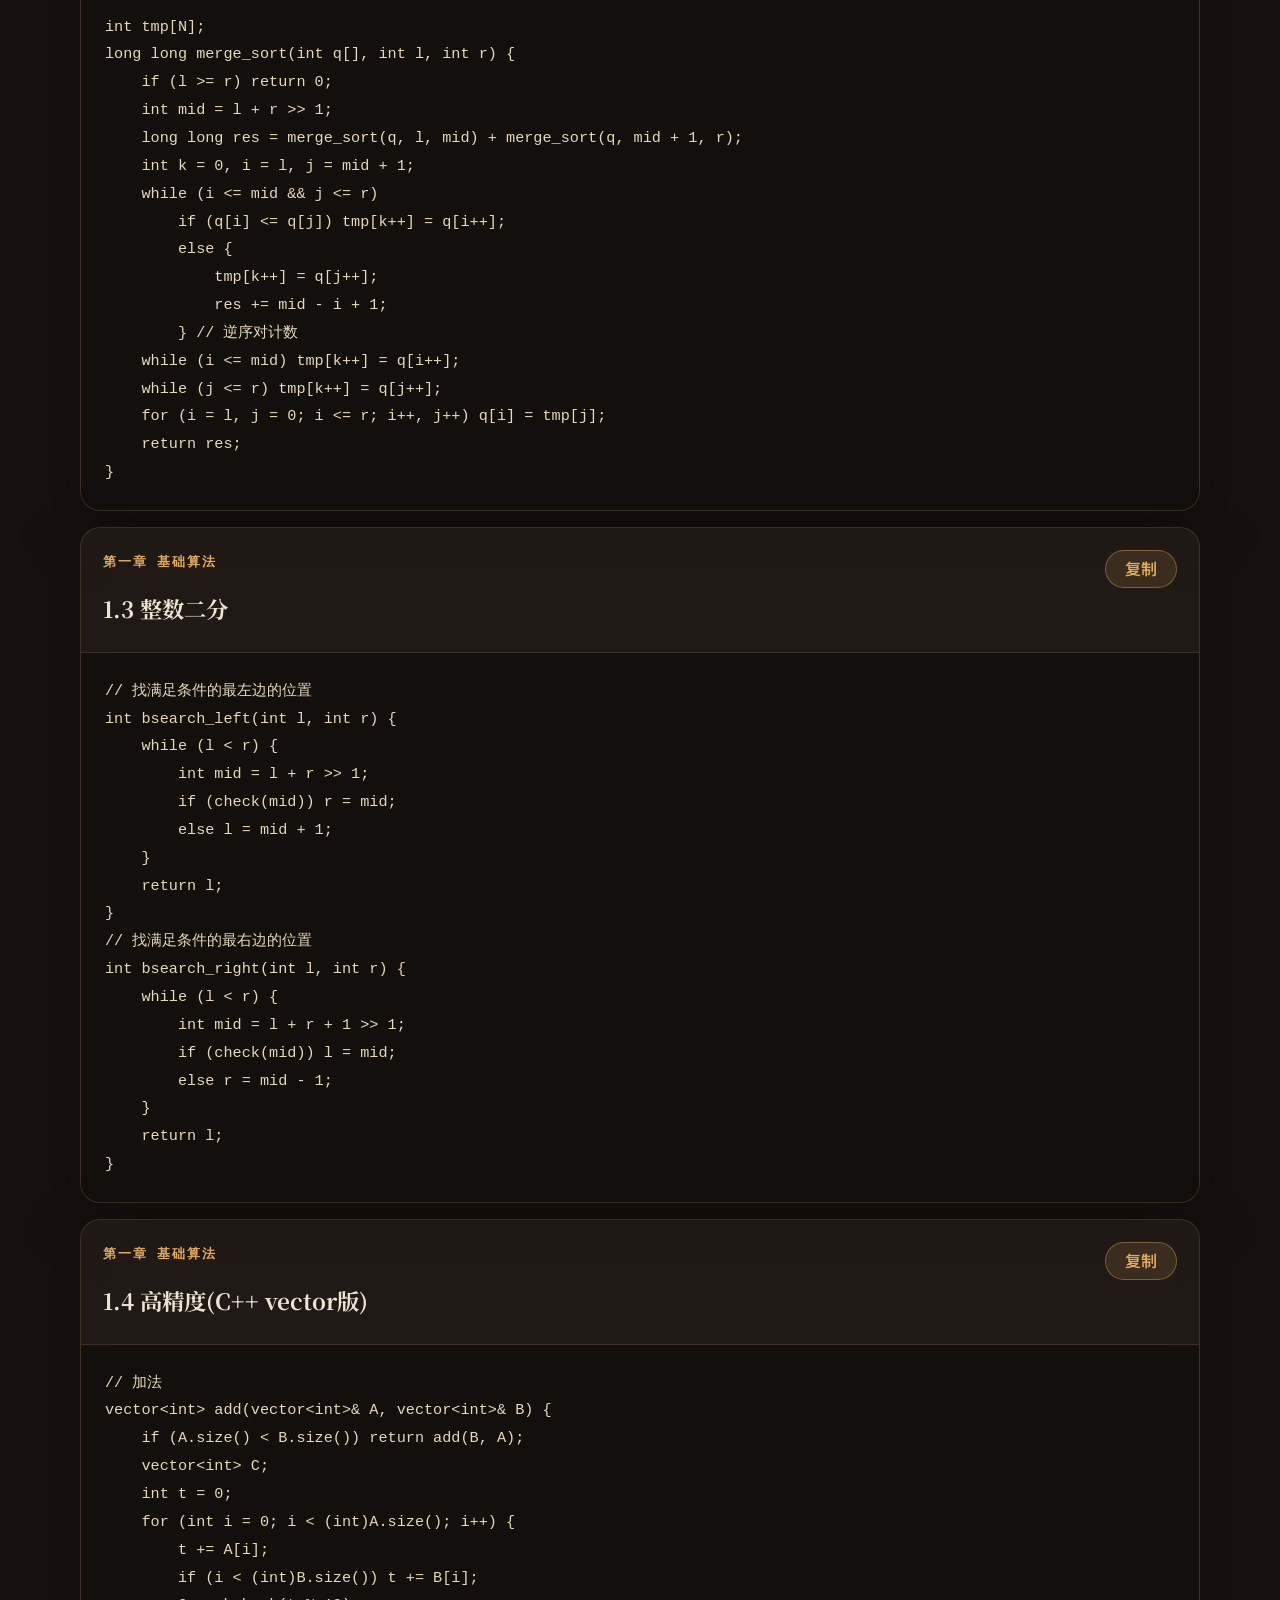
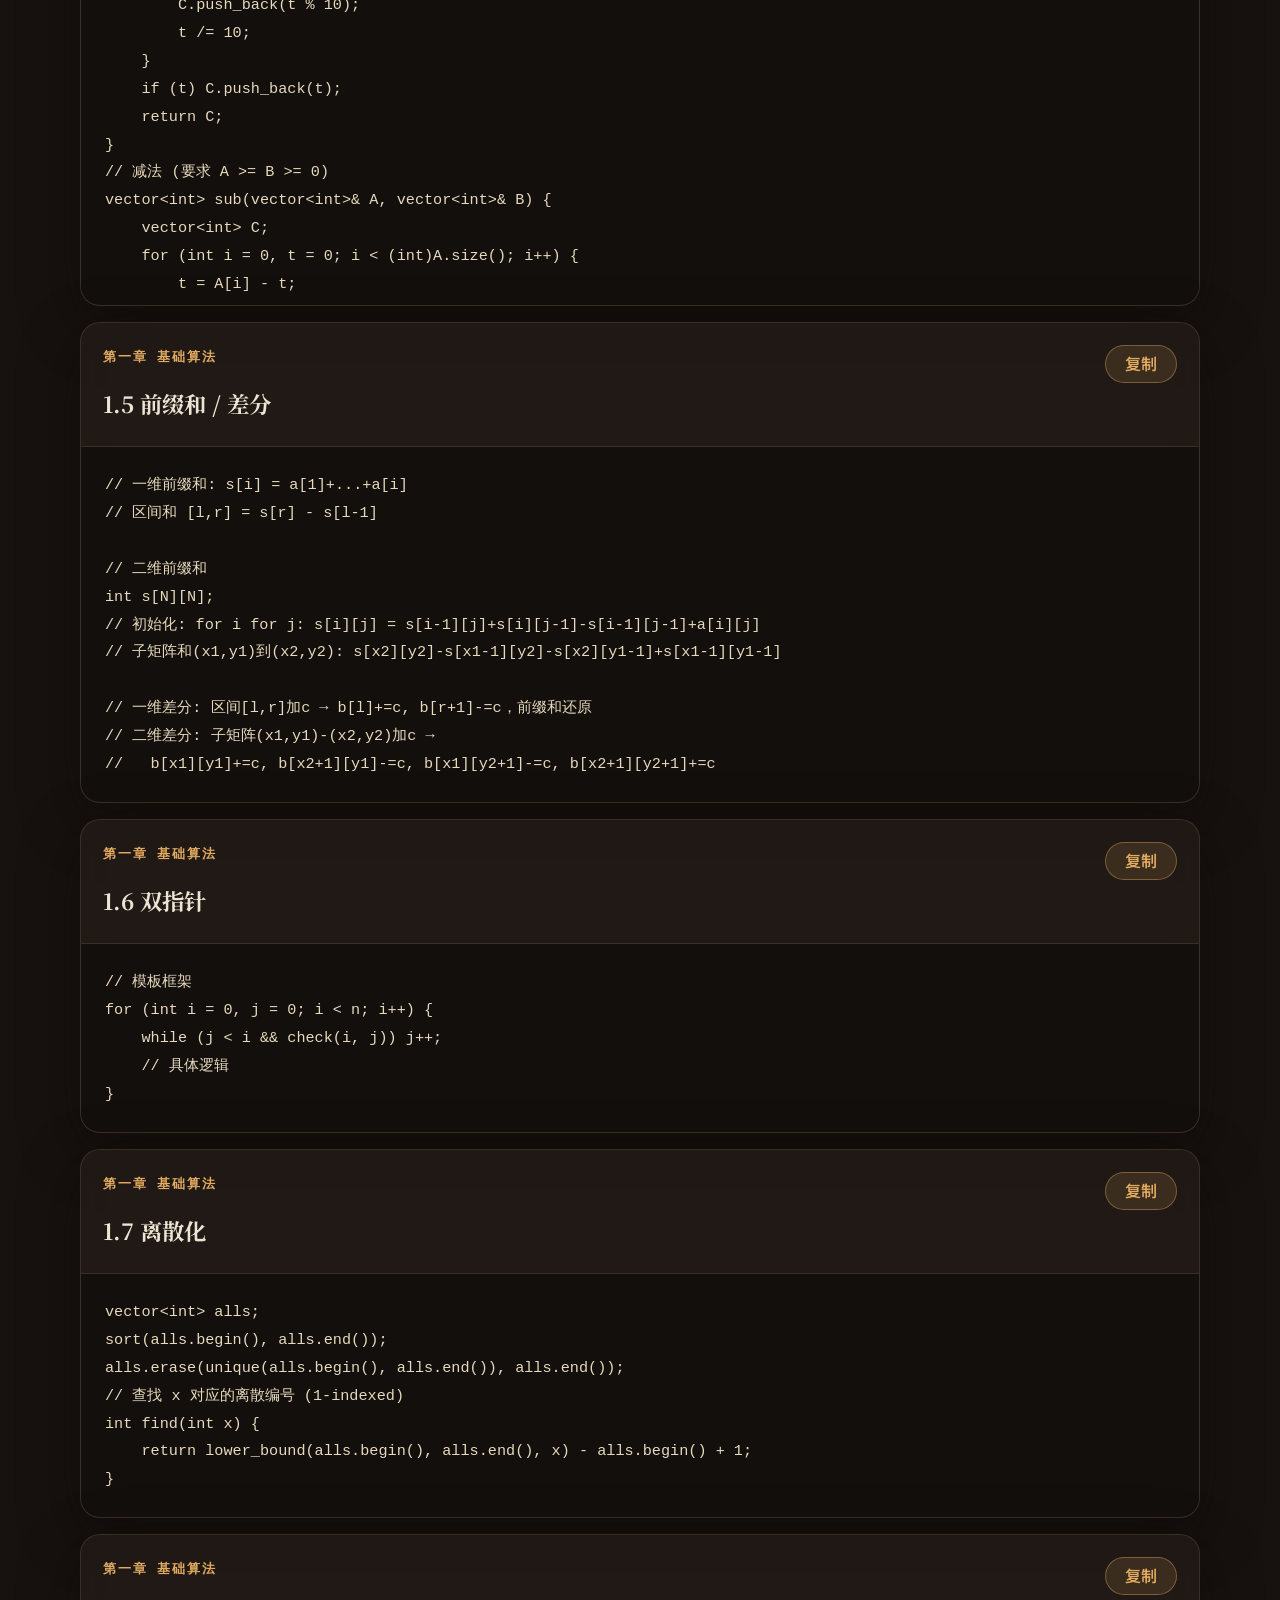
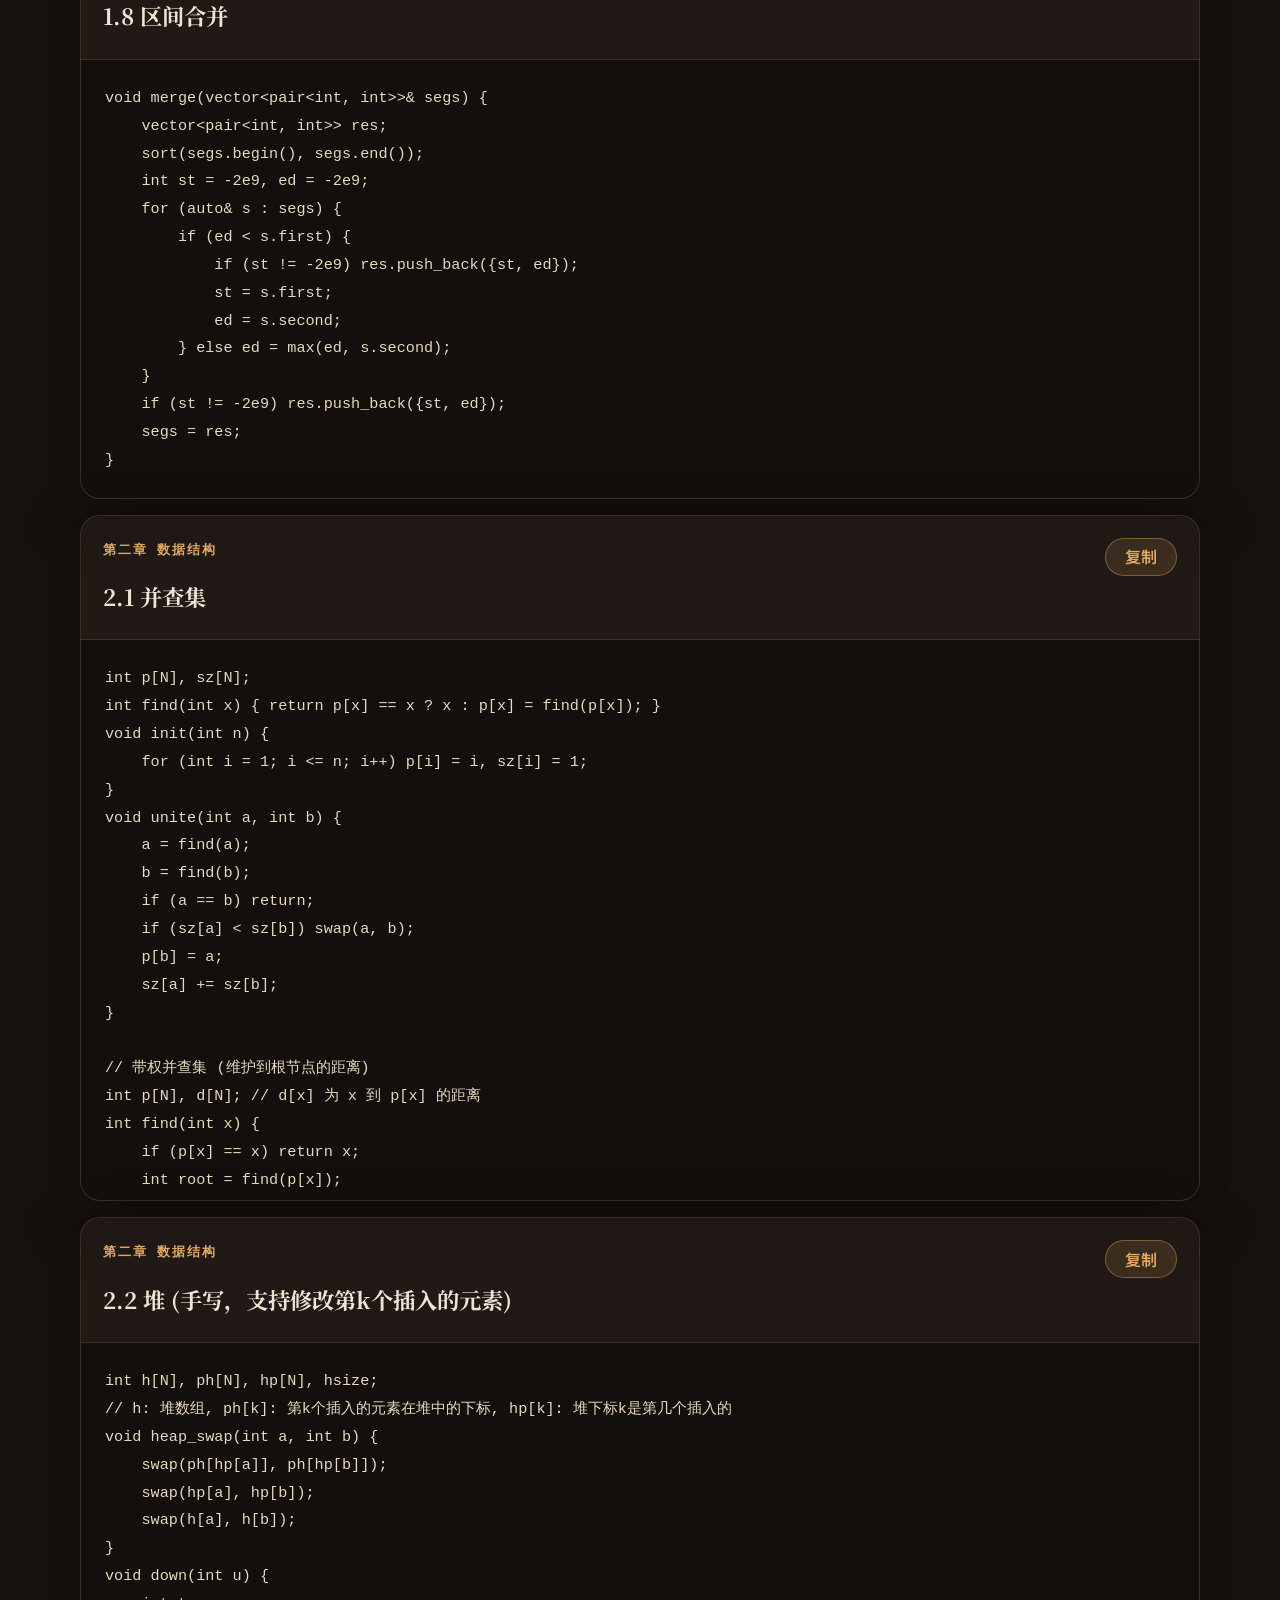
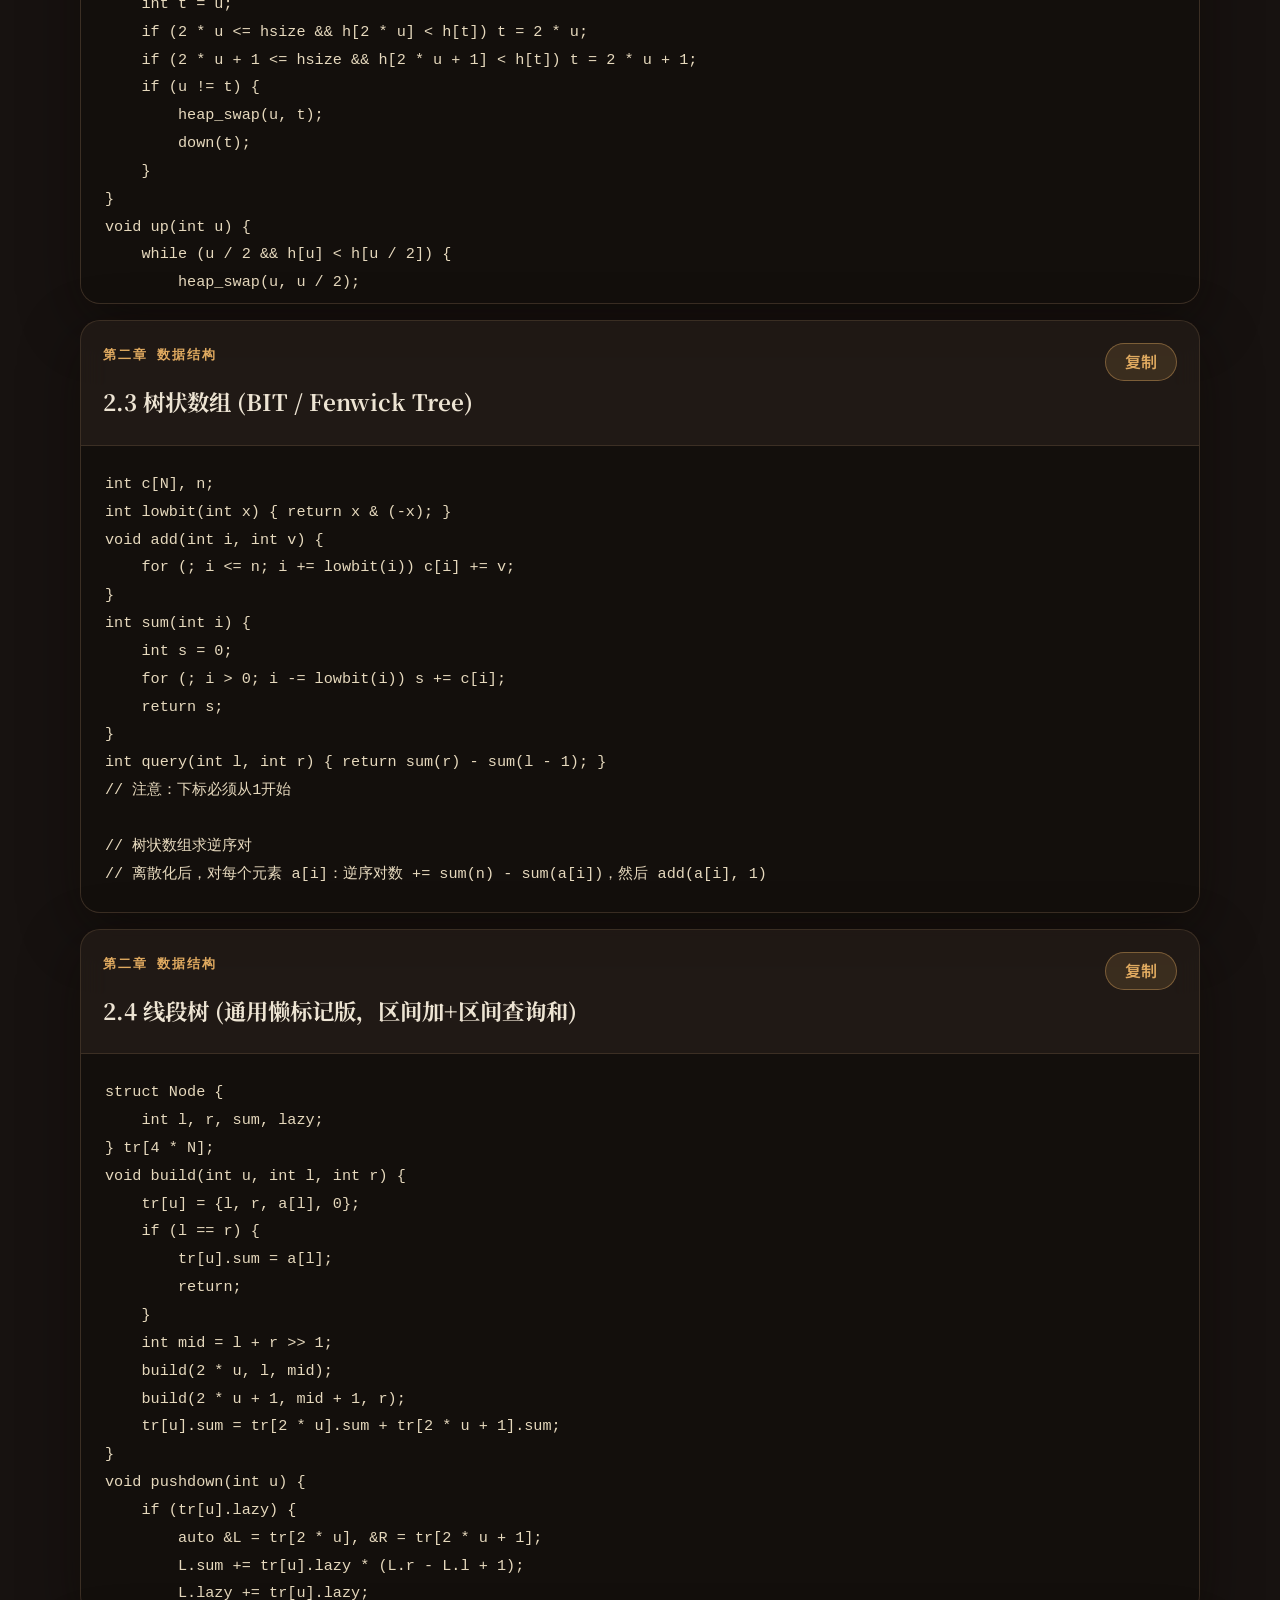
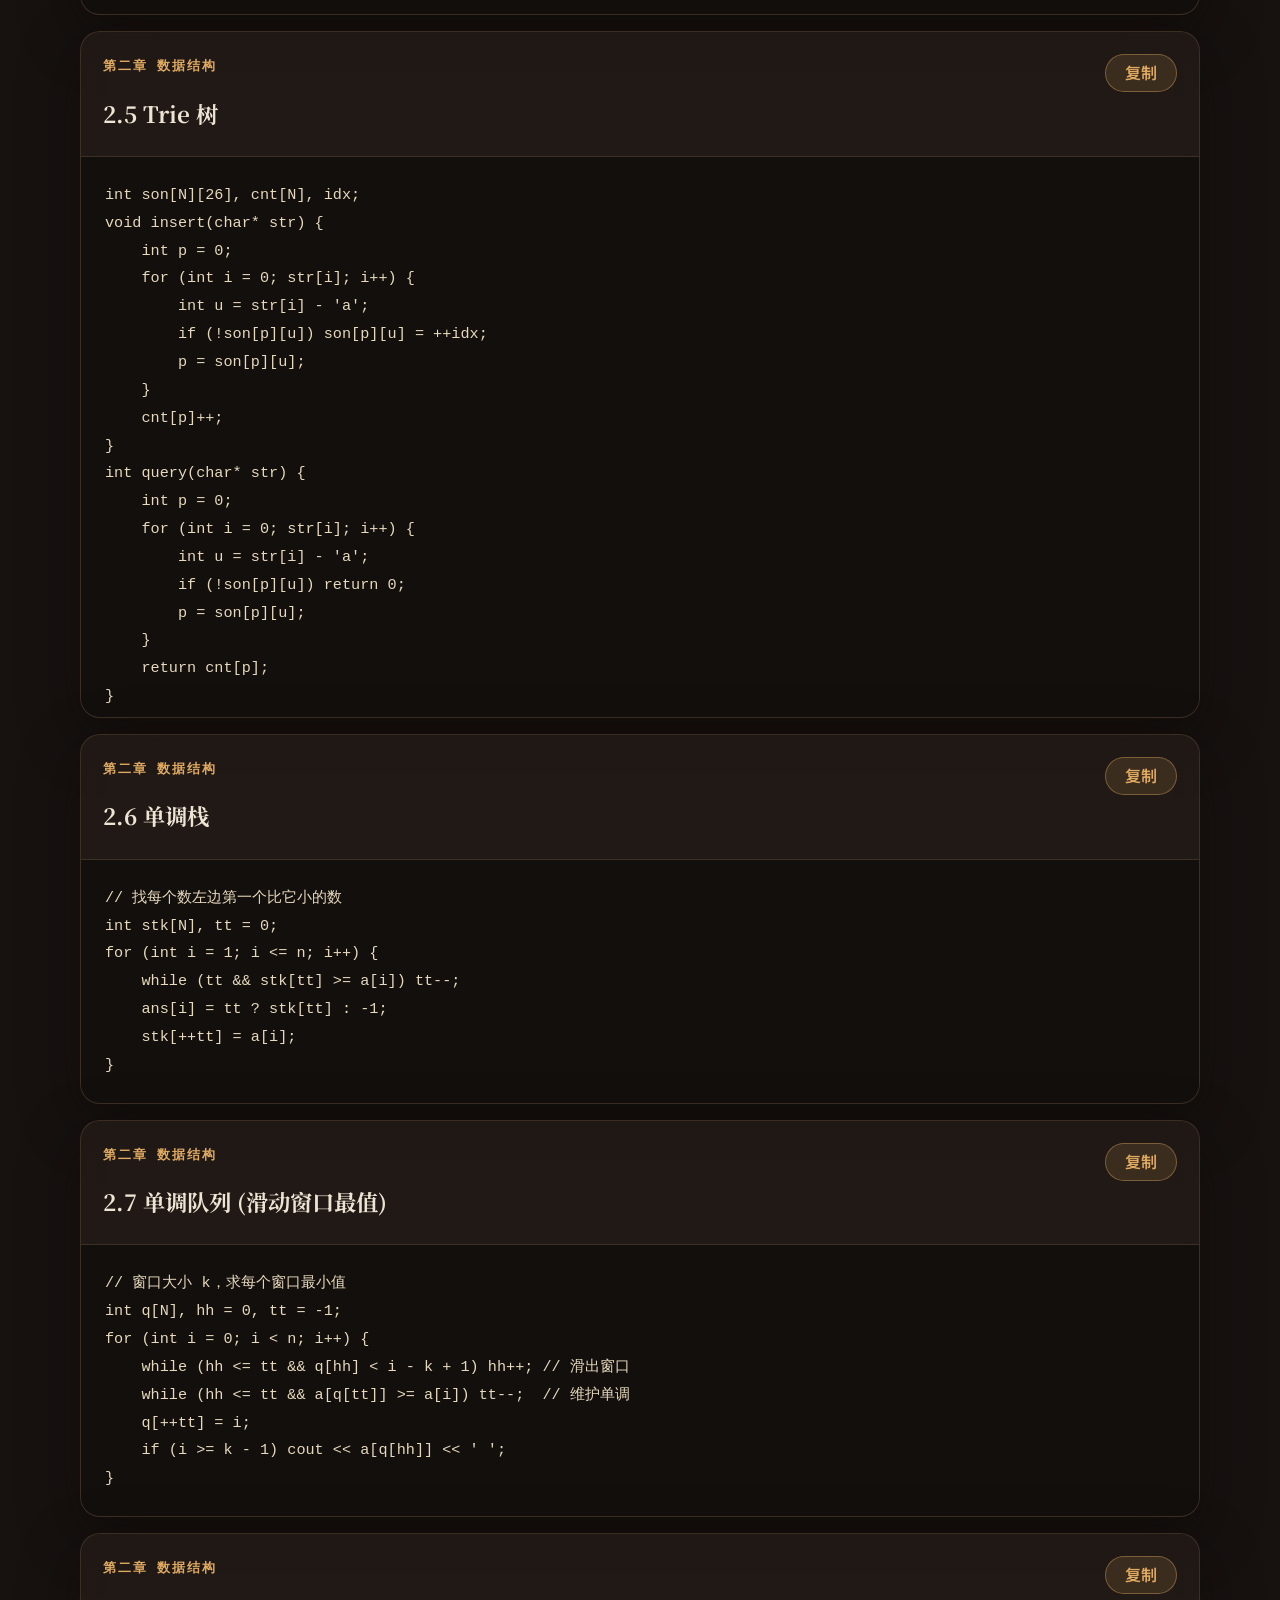
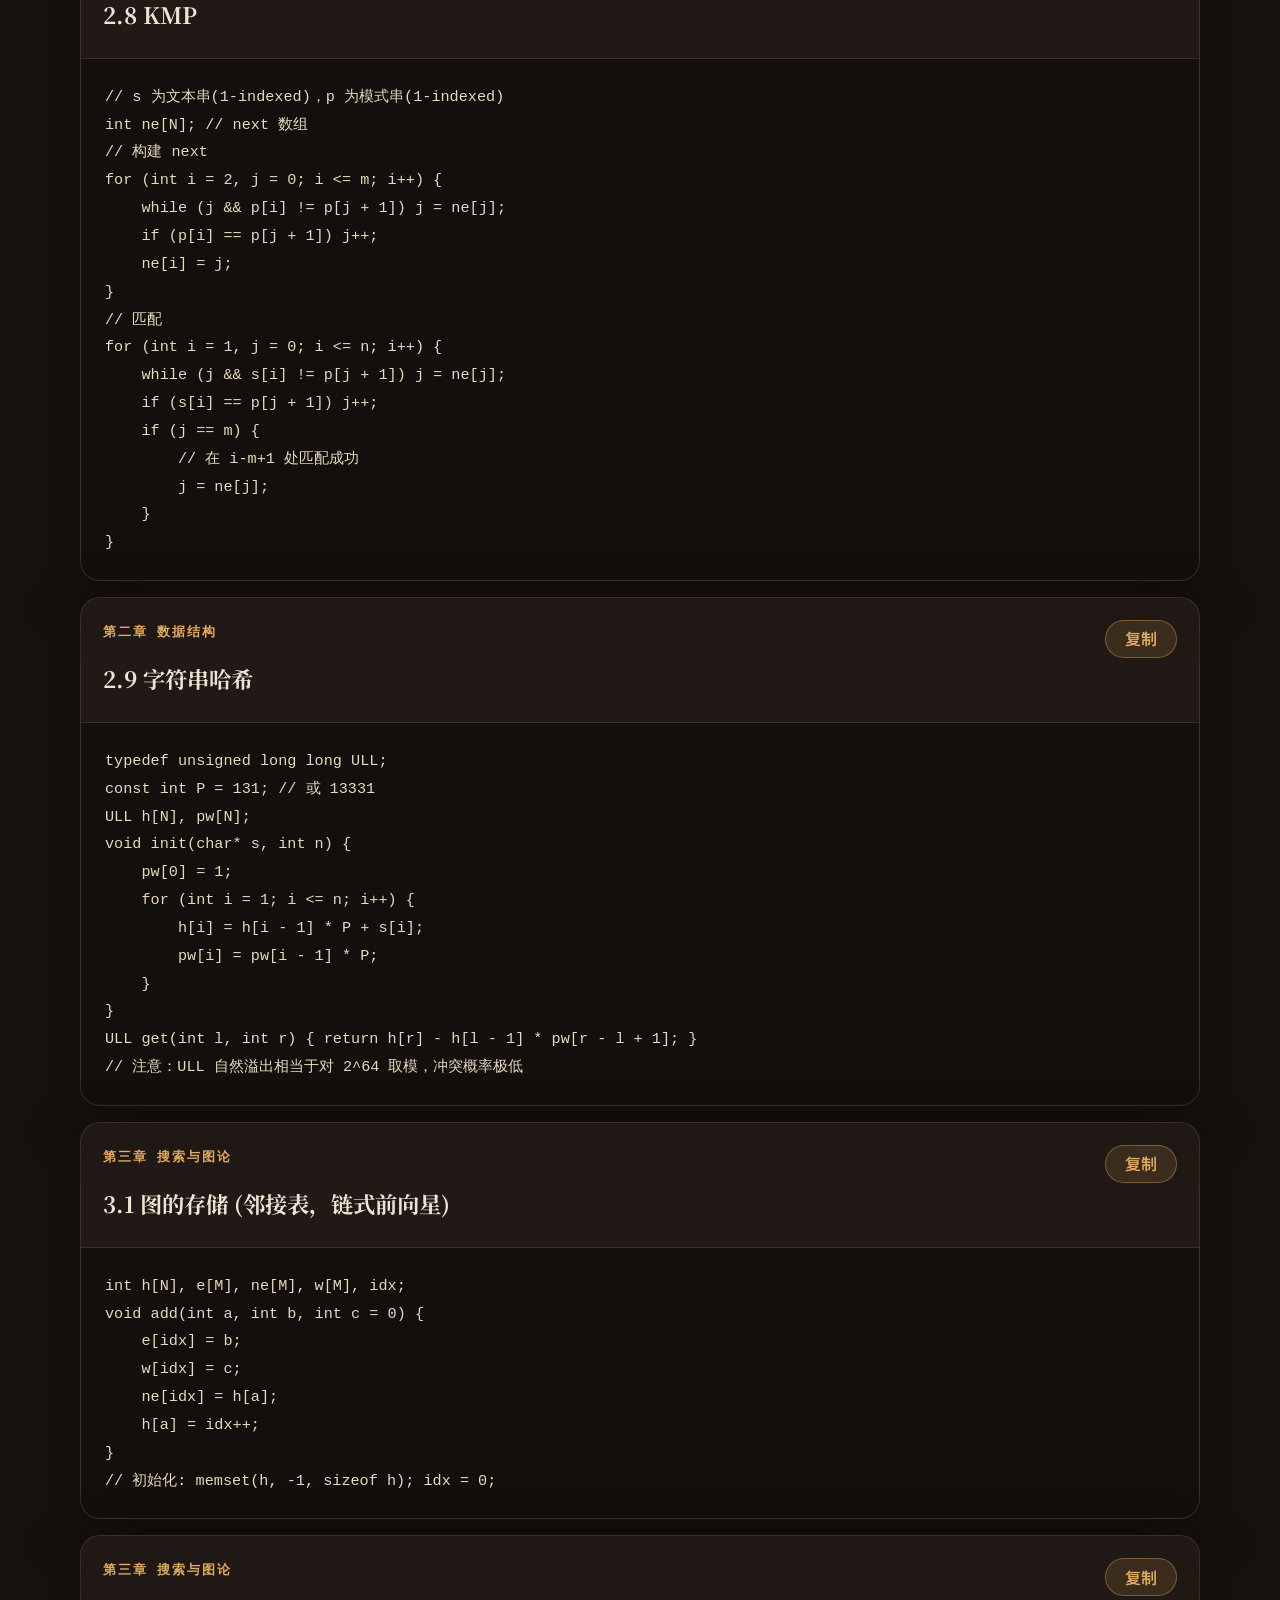
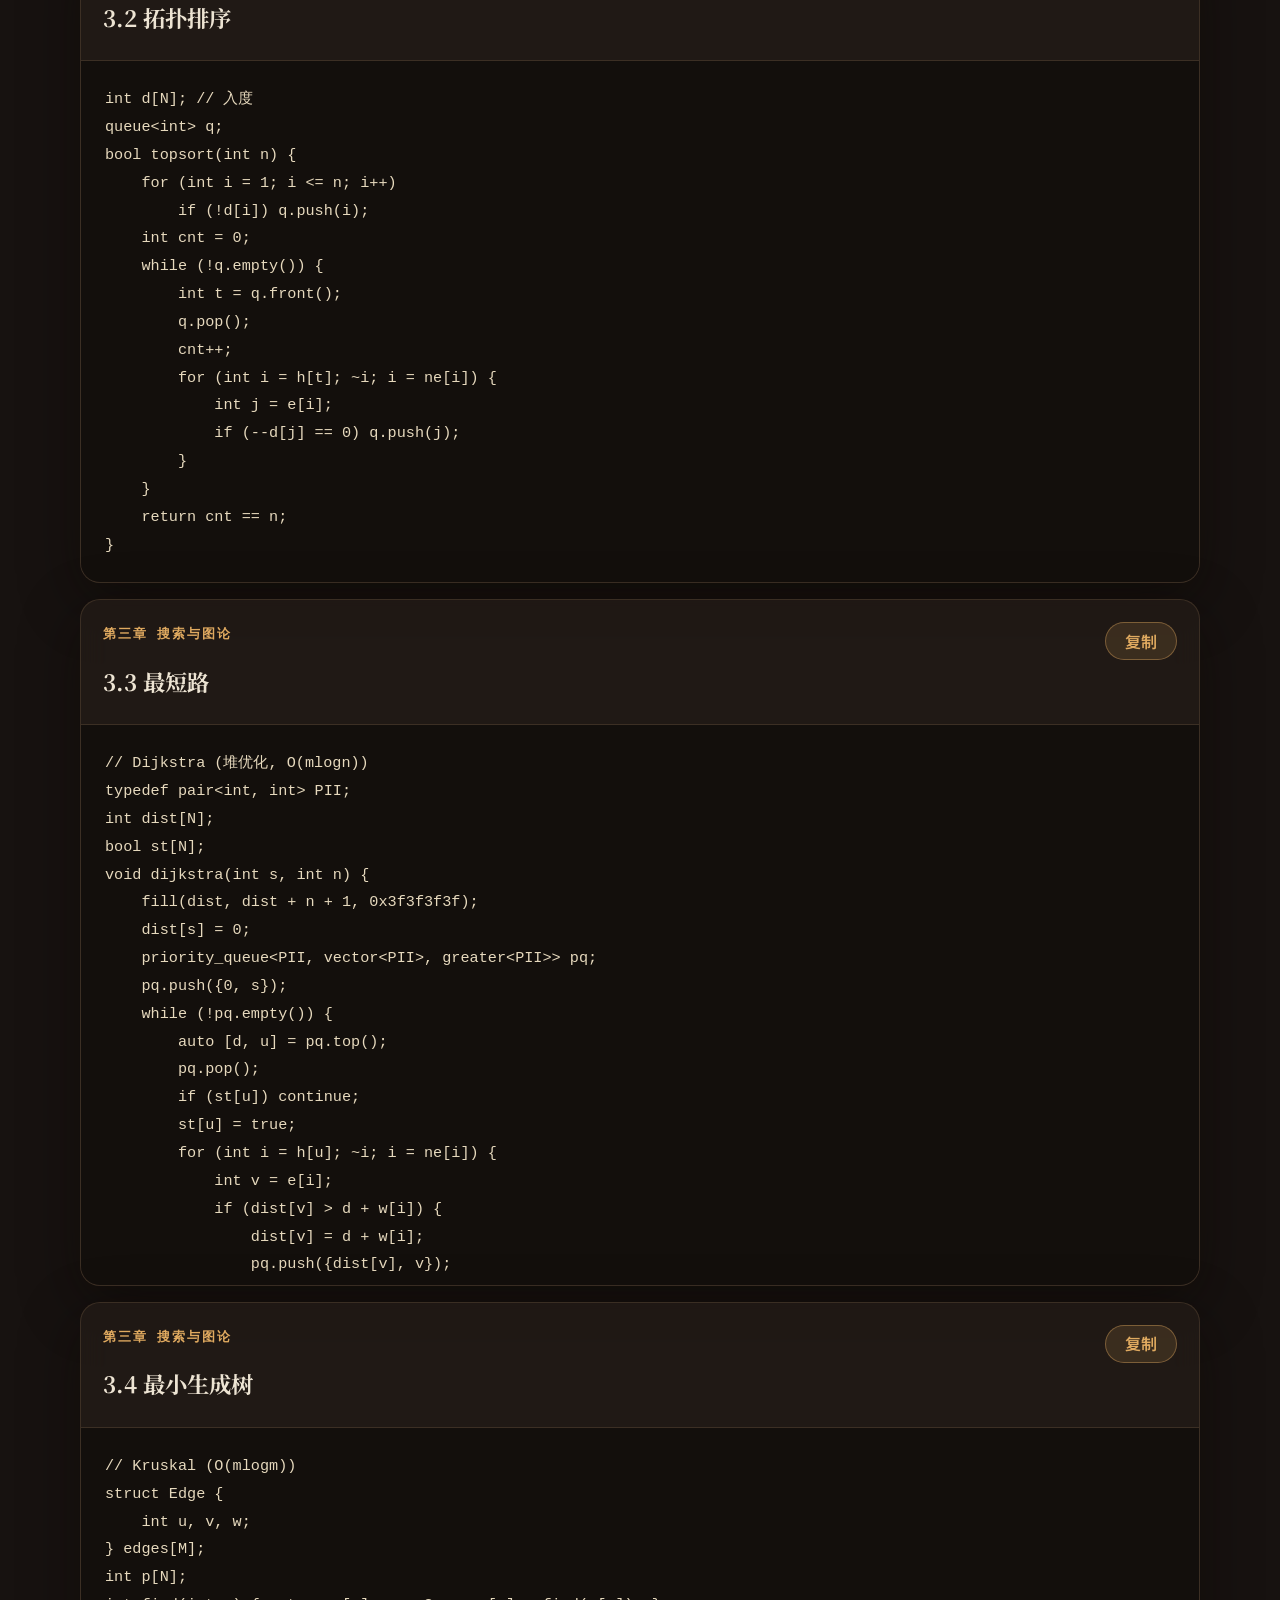
==== commit 1a7ba1e9: "播放器改为三段式悬浮窗：小唱片-播放条-弹出歌单，支持点选切歌" ====
--- a/acm.html
+++ b/acm.html
@@ -9,7 +9,7 @@
   <link rel="preconnect" href="https://fonts.gstatic.com" crossorigin>
   <link href="https://fonts.googleapis.com/css2?family=Noto+Sans+SC:wght@400;500;700&family=Noto+Serif+SC:wght@500;600;700&family=JetBrains+Mono:wght@400;600&display=swap" rel="stylesheet">
   <link rel="icon" href="data:image/svg+xml,<svg xmlns='http://www.w3.org/2000/svg' viewBox='0 0 100 100'><text y='.9em' font-size='90'>&#127982;</text></svg>">
-  <link rel="stylesheet" href="assets/css/style.css?v=20260709" />
+  <link rel="stylesheet" href="assets/css/style.css?v=20260711" />
 </head>
 <body class="template-page">
   <div class="site-bg"></div>
@@ -101,9 +101,9 @@
     <p>© <span id="year"></span> 失败尽常态 · ACM Templates</p>
   </footer>
 
-  <script src="assets/js/script.js?v=20260709"></script>
-  <script src="assets/data/acm-data.js?v=20260709"></script>
-  <script src="assets/js/acm.js?v=20260709"></script>
-  <script src="assets/js/player.js?v=20260709"></script>
+  <script src="assets/js/script.js?v=20260711"></script>
+  <script src="assets/data/acm-data.js?v=20260711"></script>
+  <script src="assets/js/acm.js?v=20260711"></script>
+  <script src="assets/js/player.js?v=20260711"></script>
 </body>
 </html>
--- a/assets/css/style.css
+++ b/assets/css/style.css
@@ -875,7 +875,8 @@
   color: var(--muted);
 }
 
-/* —— 悬浮音乐播放器 —— */
+/* —— 悬浮音乐播放器：平时是一张小唱片，点一下横向伸长成播放条，
+   条上的歌单按钮再向上弹出歌单 —— */
 .music-player {
   position: fixed;
   right: 22px;
@@ -883,38 +884,33 @@
   z-index: 40;
   display: flex;
   align-items: center;
-  gap: 12px;
-  max-width: calc(100vw - 44px);
-  padding: 10px 16px 10px 10px;
+  max-width: calc(100vw - 24px);
+  padding: 8px;
   border: 1px solid rgba(224, 186, 128, 0.22);
   border-radius: 999px;
   background: rgba(30, 23, 18, 0.92);
   box-shadow: 0 14px 44px rgba(8, 5, 3, 0.55);
   backdrop-filter: blur(18px);
-  transition: transform 0.35s ease, opacity 0.35s ease;
-}
-
-.music-player.collapsed .mp-body {
-  display: none;
-}
-
-.music-player.collapsed {
-  padding: 8px;
 }
 
 .mp-disc {
   position: relative;
   flex: none;
-  width: 44px;
-  height: 44px;
+  width: 52px;
+  height: 52px;
   border: none;
   border-radius: 50%;
   background:
     radial-gradient(circle at 50% 50%, #e0aa60 0 17%, #2a211a 18% 30%, #1c1512 31% 44%, #2a211a 45% 58%, #1c1512 59% 74%, #2a211a 75% 100%);
-  box-shadow: inset 0 0 0 1px rgba(224, 186, 128, 0.3), 0 4px 14px rgba(8, 5, 3, 0.5);
+  box-shadow: inset 0 0 0 1px rgba(224, 186, 128, 0.3), 0 10px 26px rgba(8, 5, 3, 0.55);
   cursor: pointer;
   animation: mp-spin 9s linear infinite;
   animation-play-state: paused;
+  transition: box-shadow 0.25s ease;
+}
+
+.mp-disc:hover {
+  box-shadow: inset 0 0 0 1px rgba(224, 186, 128, 0.55), 0 10px 30px rgba(8, 5, 3, 0.65);
 }
 
 .music-player.playing .mp-disc {
@@ -939,16 +935,115 @@
   }
 }
 
+/* 播放条主体：收起时宽度归零，展开时横向伸长 */
 .mp-body {
   display: flex;
   align-items: center;
   gap: 12px;
   min-width: 0;
+  max-width: 380px;
+  padding-left: 12px;
+  overflow: hidden;
+  opacity: 1;
+  transition: max-width 0.4s ease, opacity 0.25s ease 0.12s, padding-left 0.4s ease;
+}
+
+.music-player.collapsed .mp-body {
+  max-width: 0;
+  padding-left: 0;
+  opacity: 0;
+  transition: max-width 0.4s ease, opacity 0.18s ease, padding-left 0.4s ease;
+}
+
+/* 歌单弹层：挂在播放条上方 */
+.mp-panel {
+  position: absolute;
+  right: 0;
+  bottom: calc(100% + 12px);
+  width: min(300px, calc(100vw - 44px));
+  padding: 10px;
+  border: 1px solid rgba(224, 186, 128, 0.22);
+  border-radius: 16px;
+  background: rgba(30, 23, 18, 0.94);
+  box-shadow: 0 14px 44px rgba(8, 5, 3, 0.55);
+  backdrop-filter: blur(18px);
+  transform-origin: bottom right;
+  opacity: 0;
+  visibility: hidden;
+  transform: translateY(14px) scale(0.94);
+  pointer-events: none;
+  transition: opacity 0.28s ease, transform 0.28s ease, visibility 0.28s;
+}
+
+.music-player.list-open .mp-panel {
+  opacity: 1;
+  visibility: visible;
+  transform: none;
+  pointer-events: auto;
+}
+
+.mp-list {
+  display: flex;
+  flex-direction: column;
+  gap: 2px;
+  max-height: min(250px, 44vh);
+  padding-right: 4px;
+  overflow-y: auto;
+  scrollbar-width: thin;
+  scrollbar-color: rgba(224, 186, 128, 0.3) transparent;
+}
+
+.mp-list::-webkit-scrollbar {
+  width: 6px;
+}
+
+.mp-list::-webkit-scrollbar-thumb {
+  border-radius: 999px;
+  background: rgba(224, 186, 128, 0.3);
+}
+
+.mp-list button {
+  display: flex;
+  gap: 9px;
+  align-items: baseline;
+  padding: 7px 9px;
+  border: none;
+  border-radius: 8px;
+  background: none;
+  color: var(--muted);
+  font-size: 0.82rem;
+  text-align: left;
+  cursor: pointer;
+  transition: background 0.2s ease, color 0.2s ease;
+}
+
+.mp-list button:hover {
+  color: var(--text);
+  background: rgba(224, 186, 128, 0.08);
+}
+
+.mp-list button.active {
+  color: var(--accent);
+  background: var(--accent-soft);
+}
+
+.mp-list .mp-no {
+  flex: none;
+  font-family: var(--mono);
+  font-size: 0.68rem;
+  opacity: 0.55;
+}
+
+.mp-list .mp-song {
+  overflow: hidden;
+  white-space: nowrap;
+  text-overflow: ellipsis;
 }
 
 .mp-info {
+  flex: none;
+  width: 168px;
   min-width: 0;
-  max-width: 200px;
 }
 
 .mp-title {
@@ -962,8 +1057,8 @@
 
 .mp-progress {
   position: relative;
-  height: 3px;
-  margin-top: 6px;
+  height: 4px;
+  margin-top: 7px;
   border-radius: 999px;
   background: rgba(224, 186, 128, 0.16);
   cursor: pointer;
@@ -1010,6 +1105,11 @@
   color: var(--accent);
 }
 
+.music-player.list-open .mp-list-btn {
+  color: var(--accent);
+  background: var(--accent-soft);
+}
+
 .mp-controls svg {
   display: block;
   width: 14px;
@@ -1142,6 +1242,10 @@
   }
 
   .mp-info {
+    width: clamp(72px, calc(100vw - 292px), 168px);
+  }
+
+  .mp-info {
     max-width: 120px;
   }
 }
